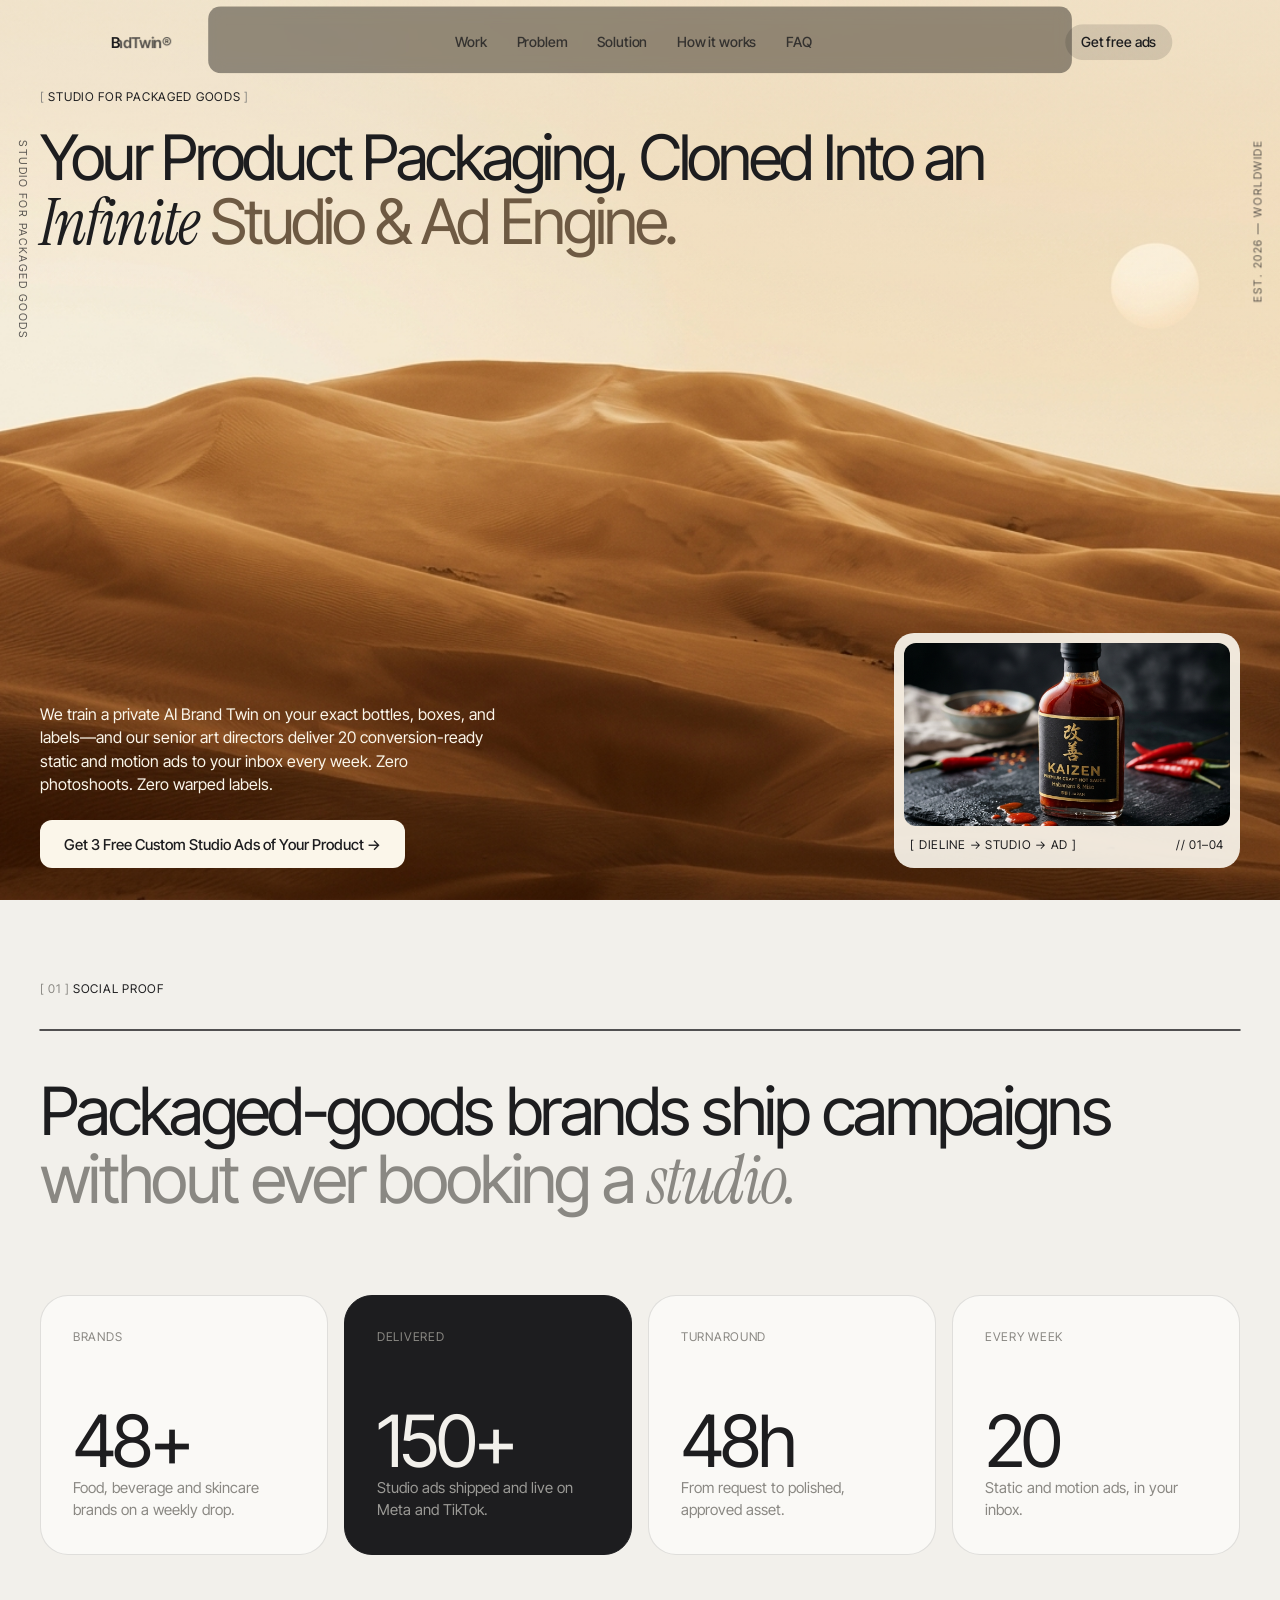
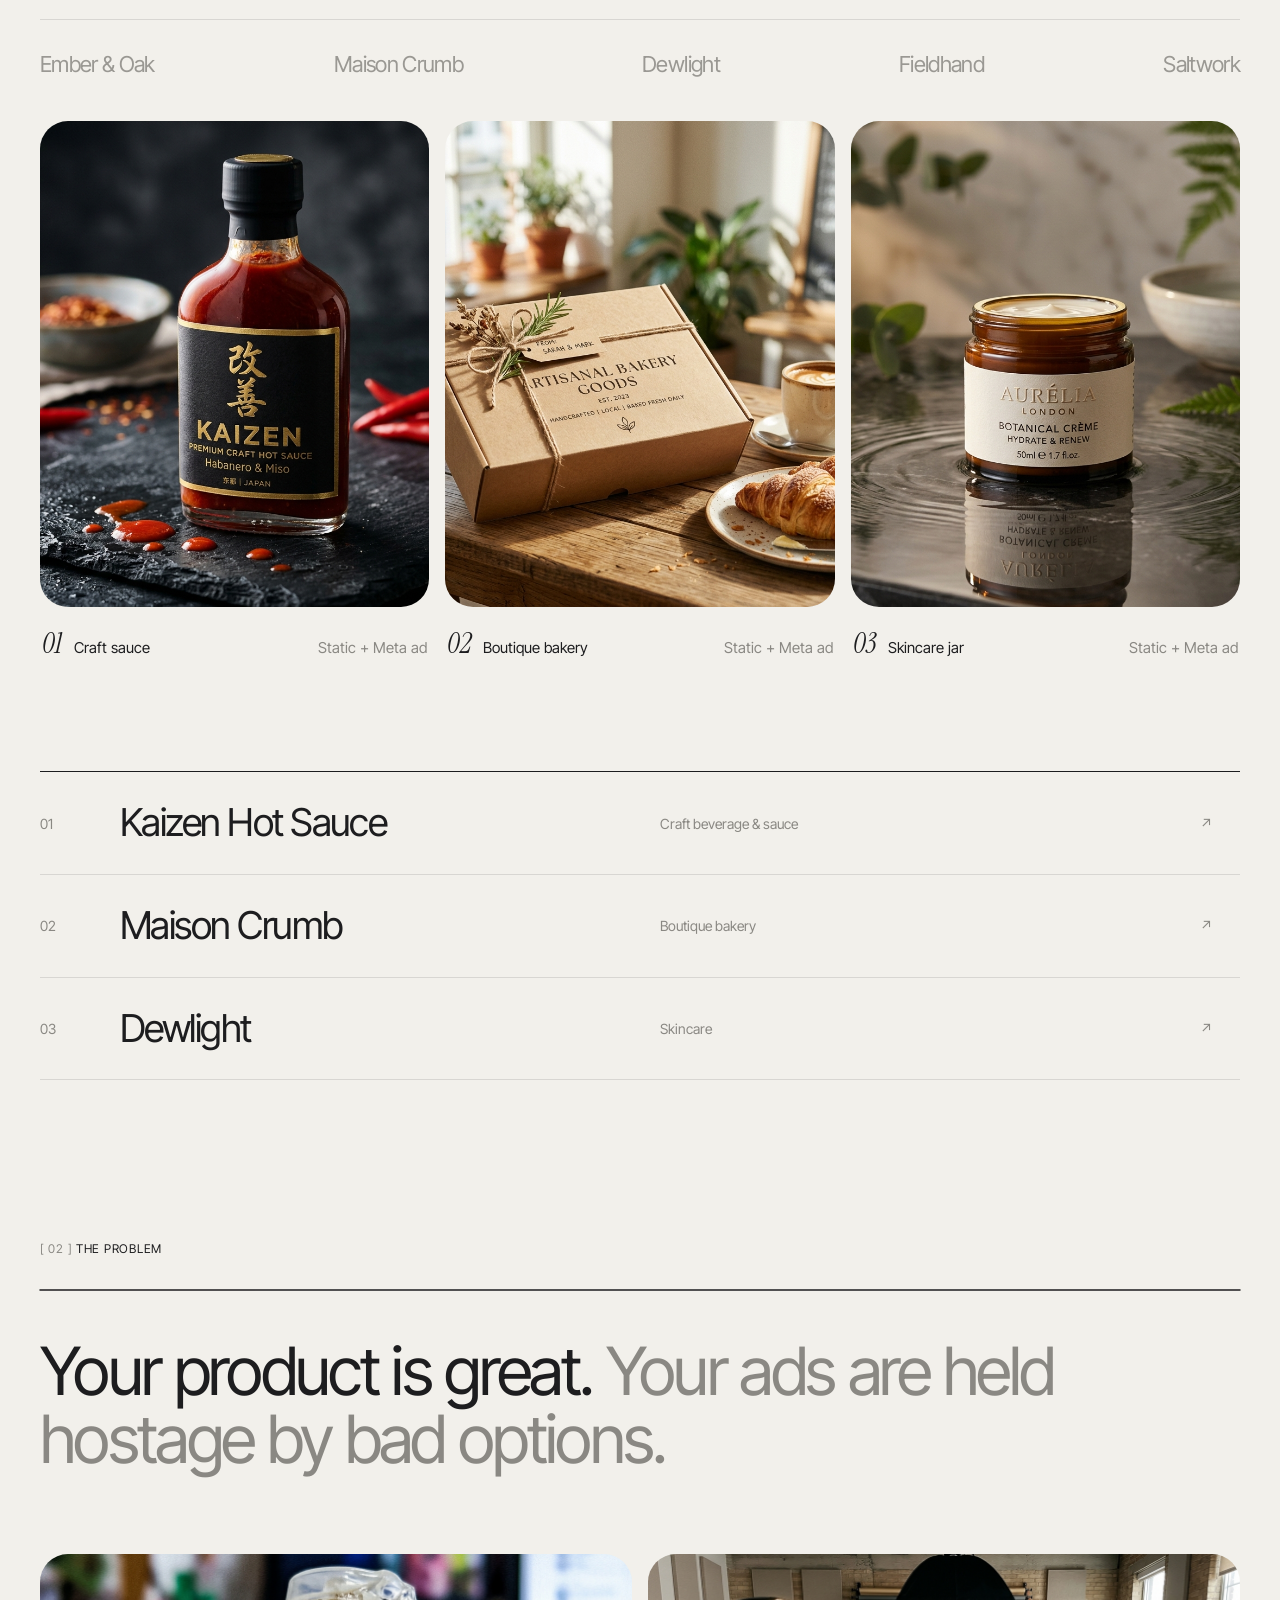
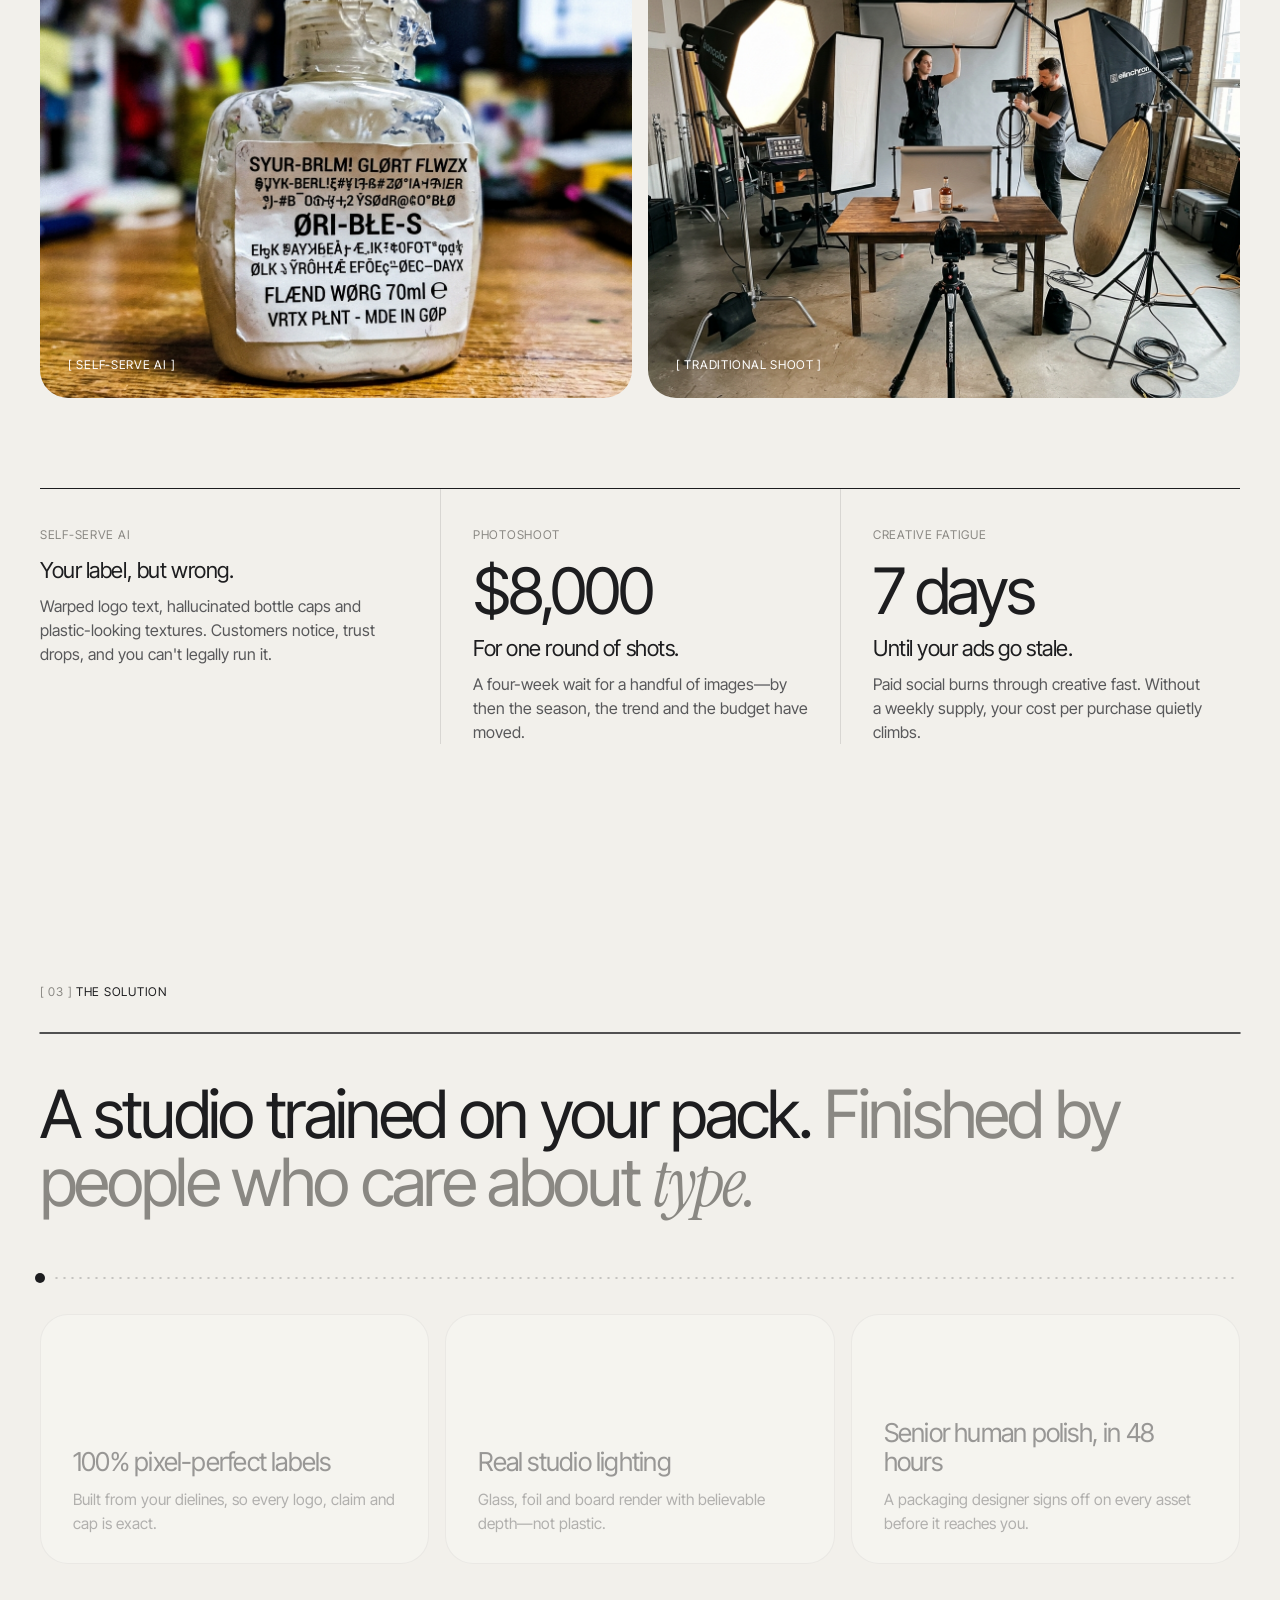
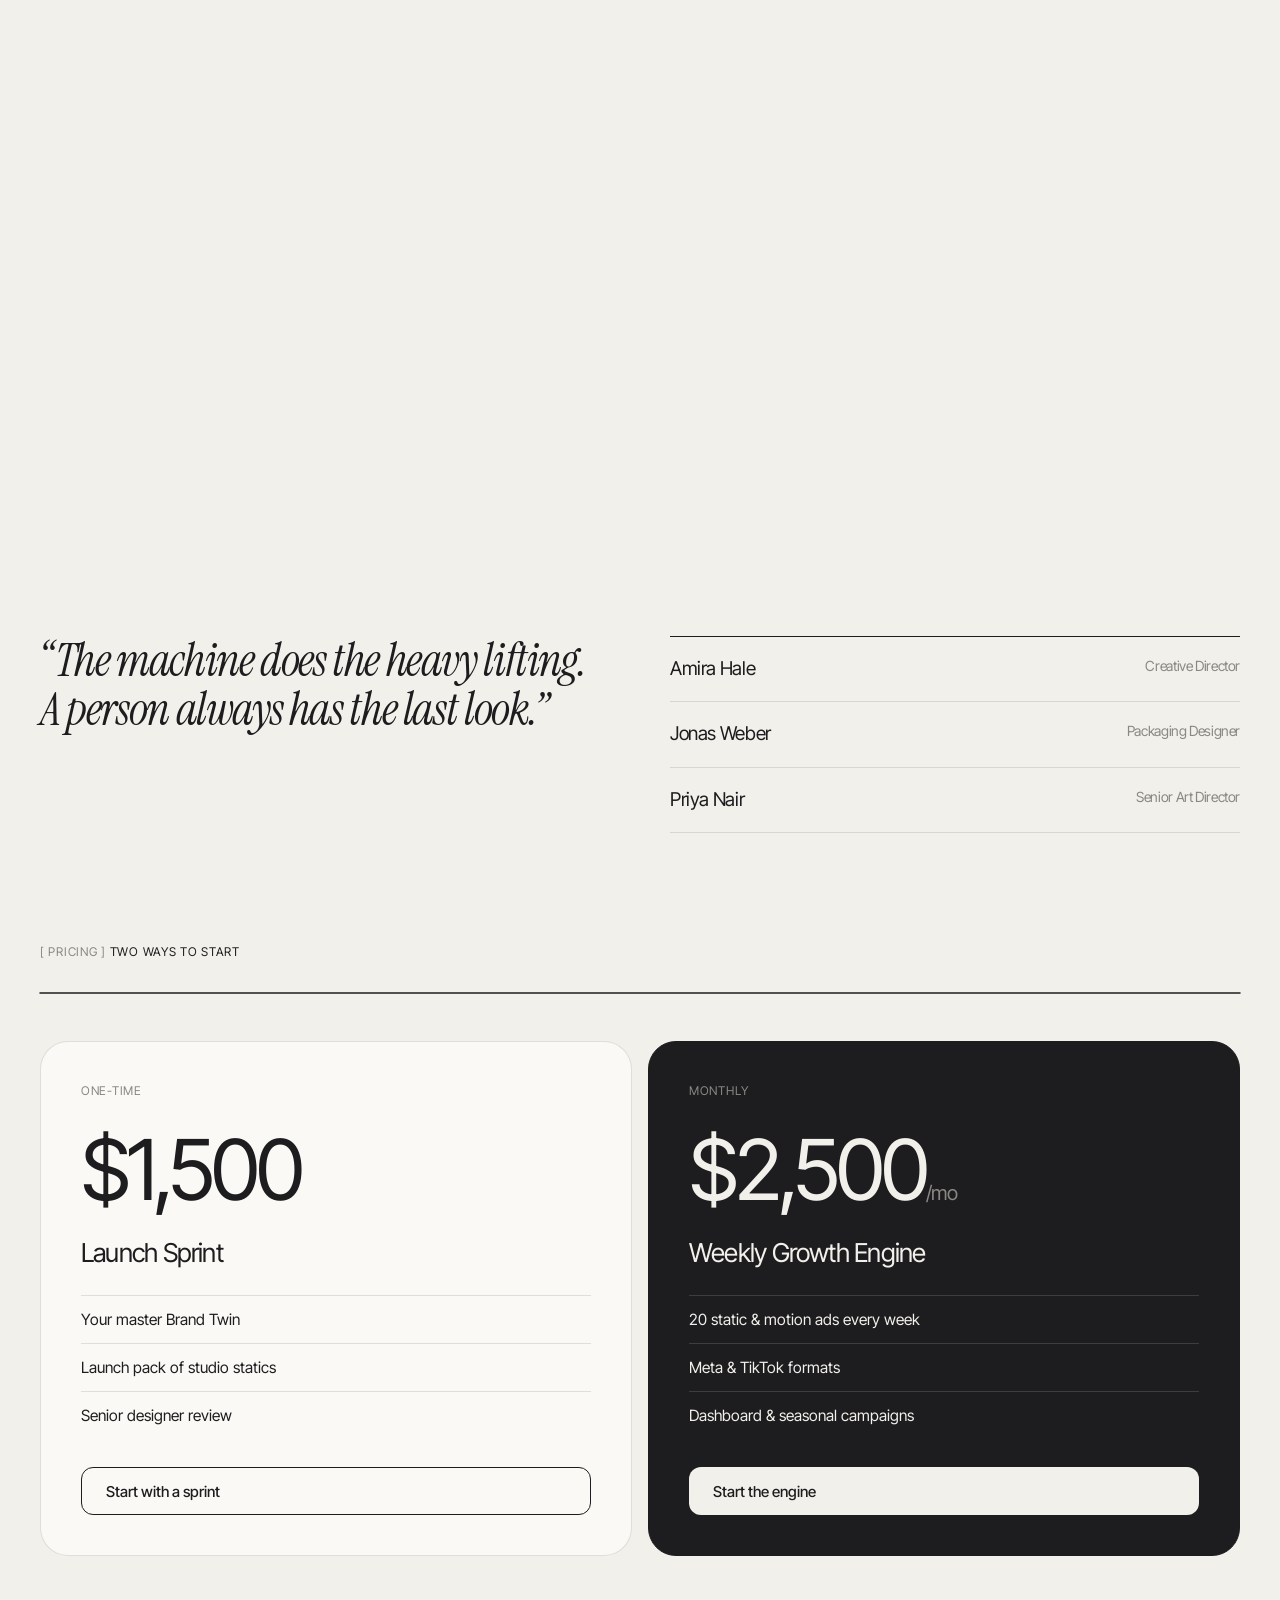
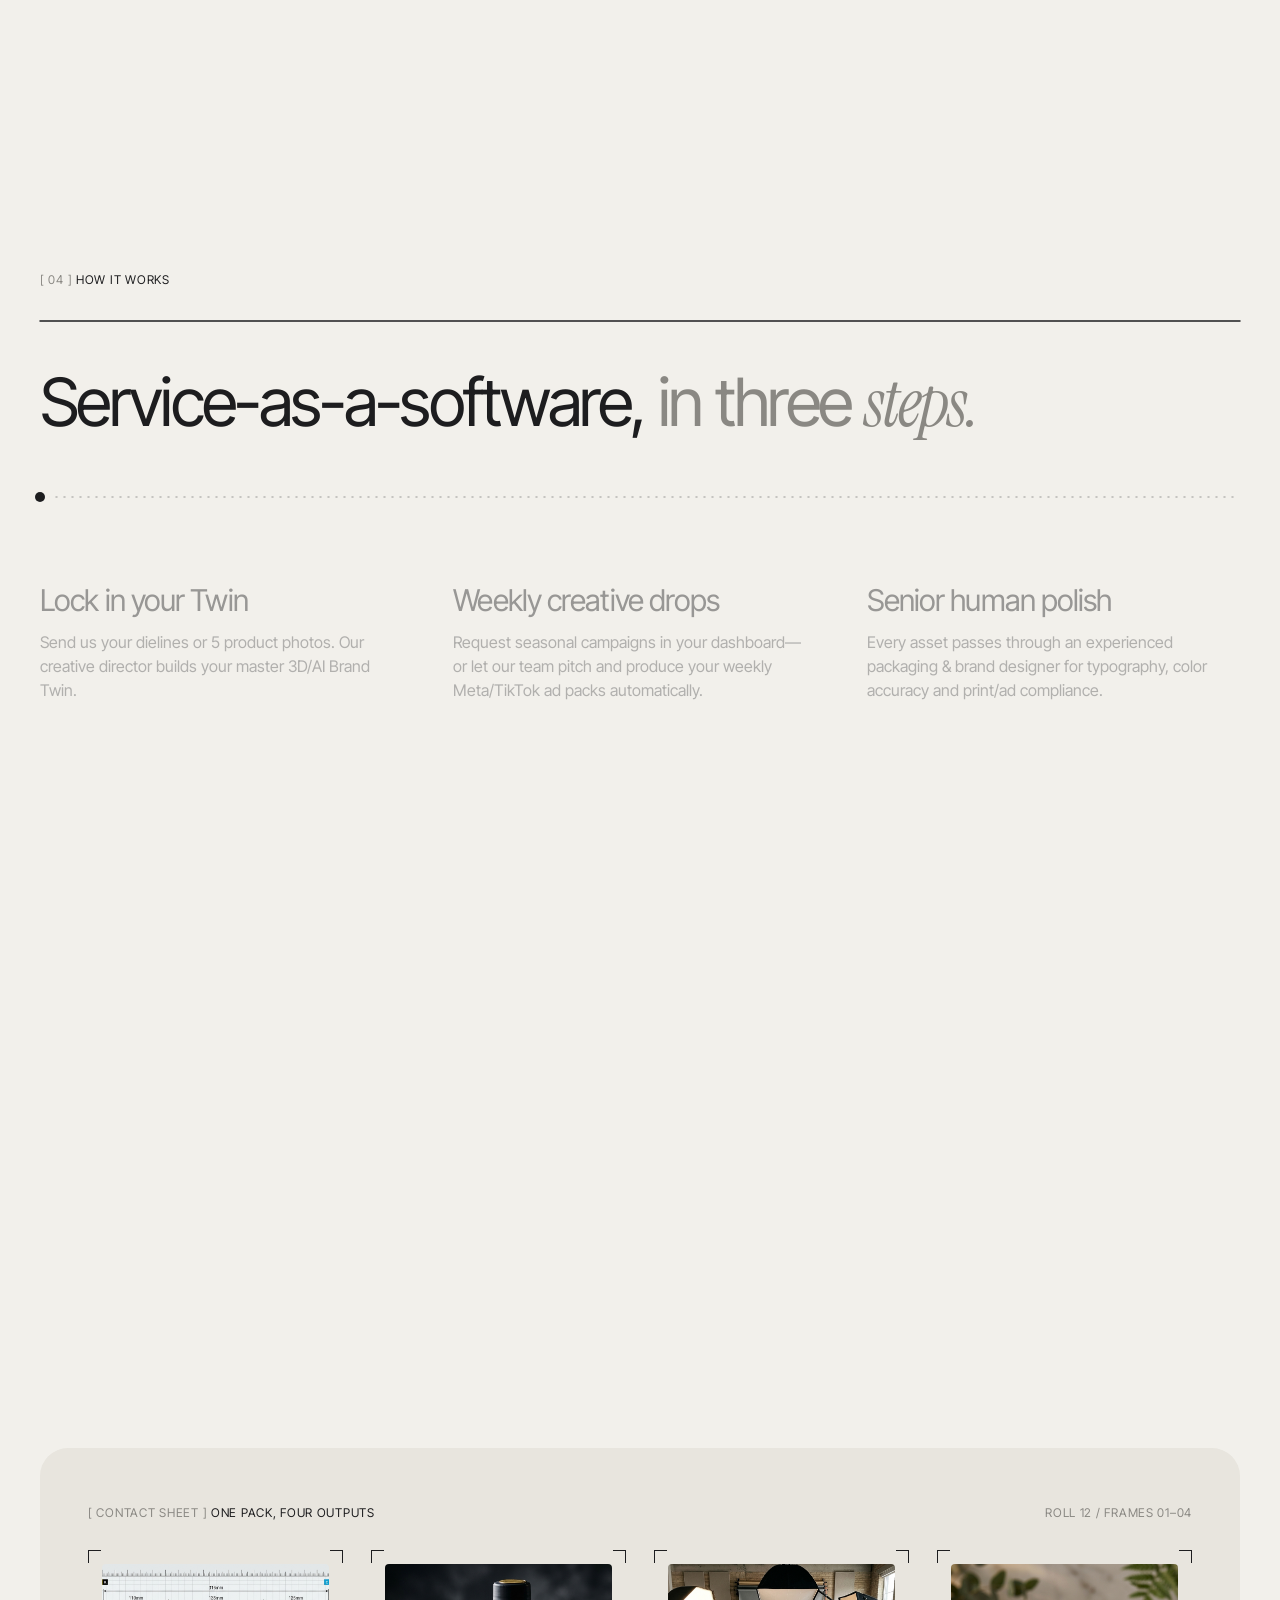
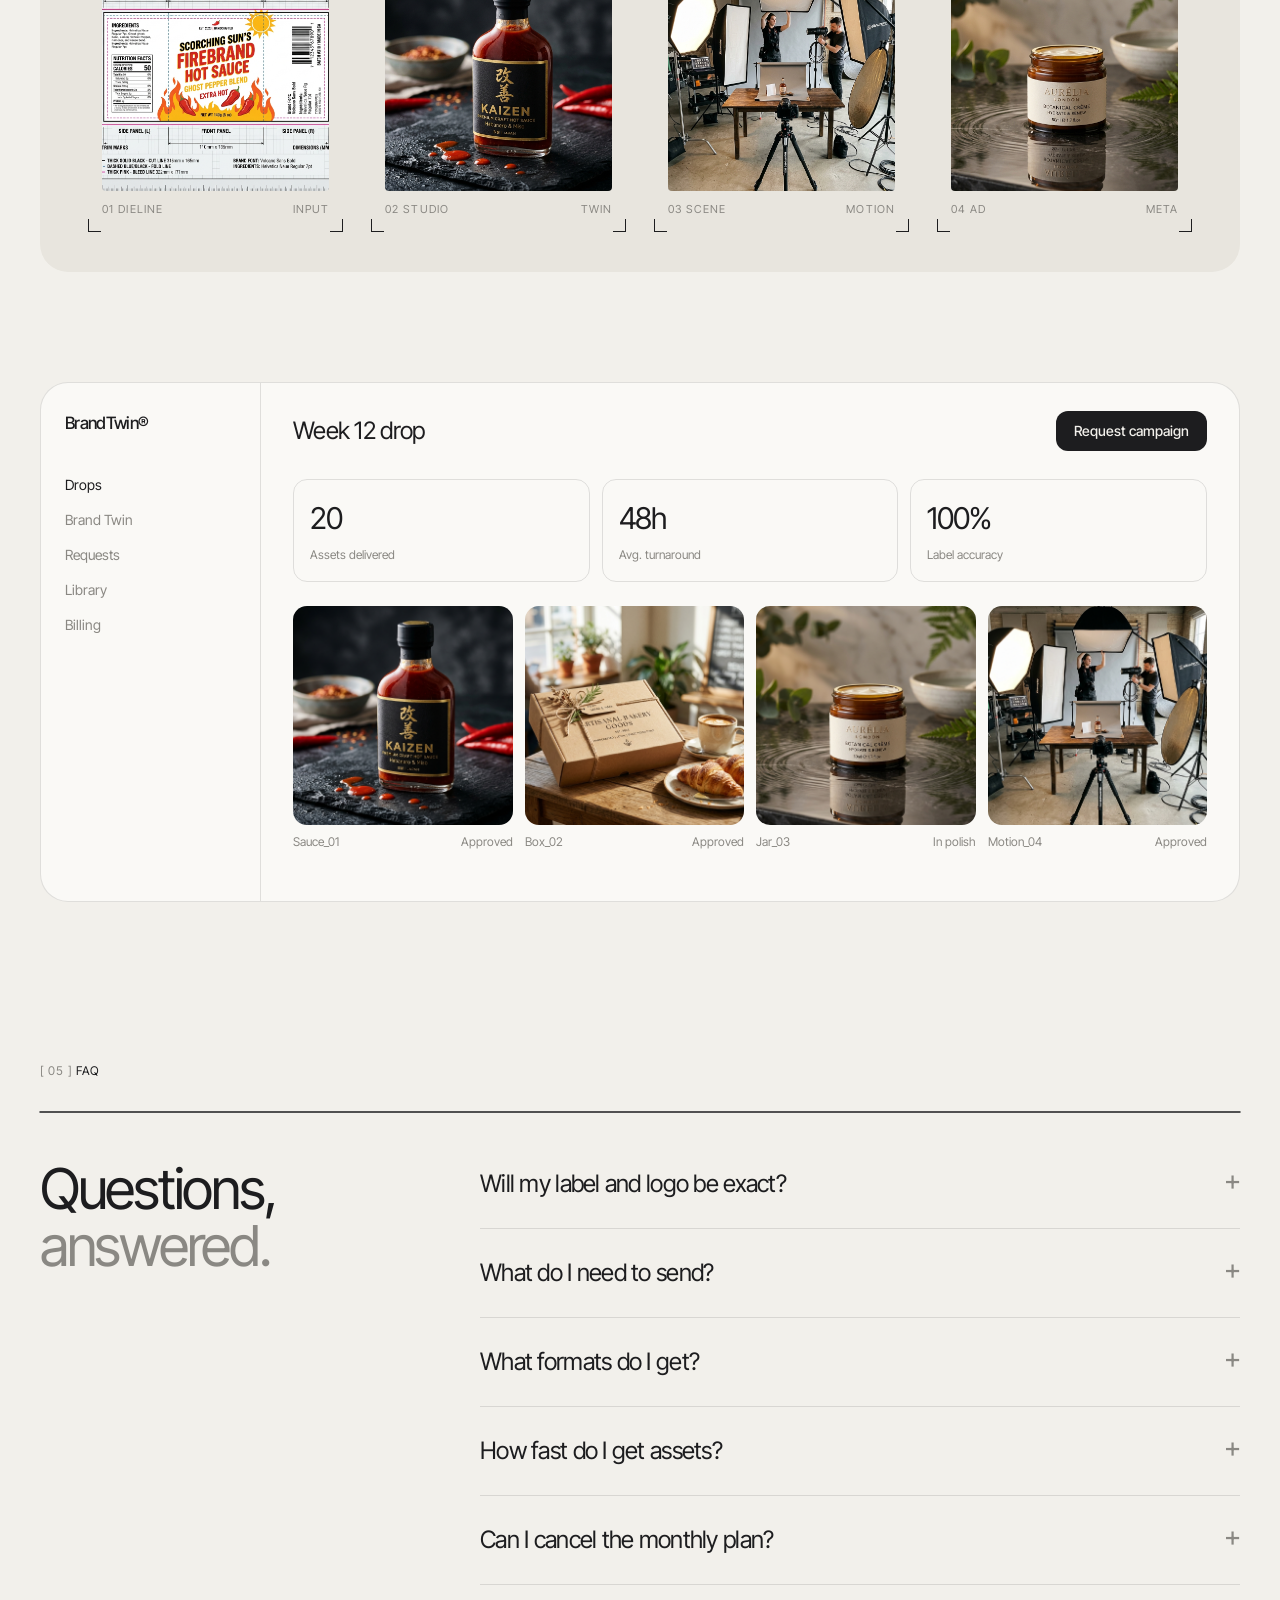
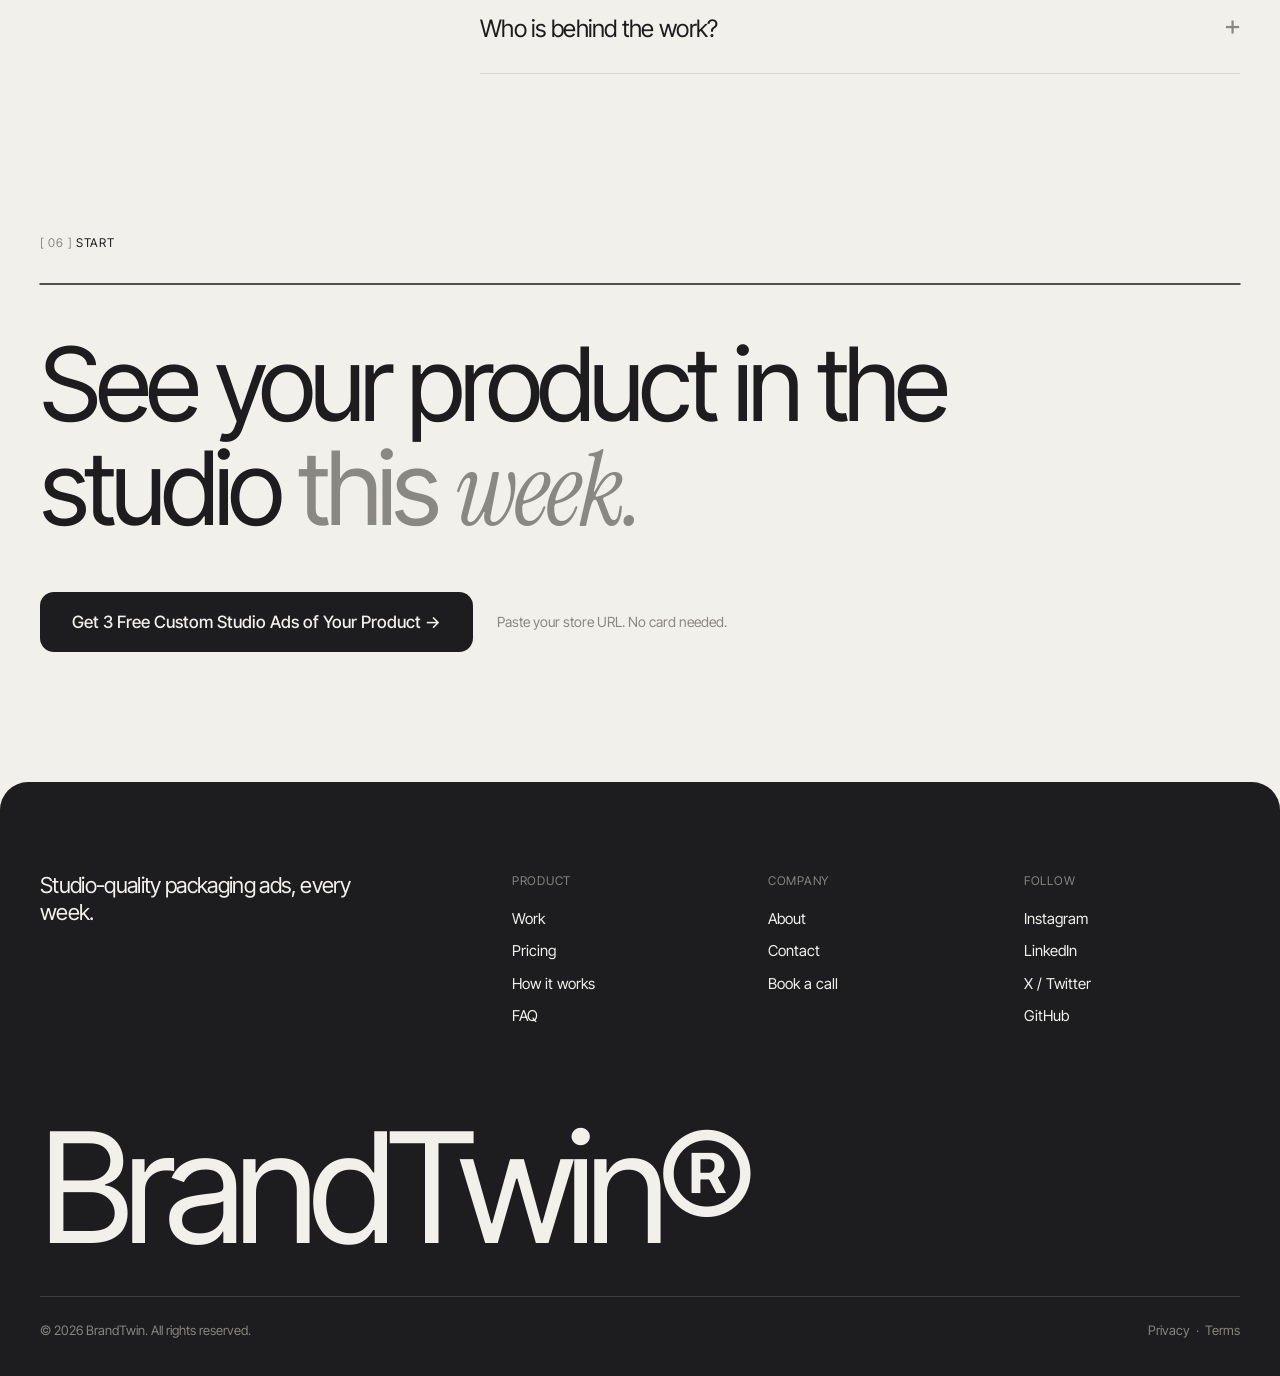
==== index.html @ da875413 "Increase process-rail scroll sensitivity so each scroll tick advances one step" ====
<!DOCTYPE html>
<html lang="en">
<head>
<meta charset="utf-8">
<meta name="viewport" content="width=device-width, initial-scale=1">
<title>BrandTwin — Your Product Packaging, Cloned Into an Infinite Studio & Ad Engine</title>
<meta name="description" content="A private AI Brand Twin trained on your packaging, polished by senior art directors. 20 conversion-ready ads every week.">
<link rel="preconnect" href="https://fonts.googleapis.com">
<link rel="preconnect" href="https://fonts.gstatic.com" crossorigin>
<link href="https://fonts.googleapis.com/css2?family=Inter+Tight:wght@300;400;500&family=Instrument+Serif:ital@0;1&display=swap" rel="stylesheet">
<link rel="stylesheet" href="floating-navbar.css">
<link rel="stylesheet" href="elastic-divider.css">
<link rel="stylesheet" href="process-rail.css">
<style>
:root{--bg:#F2F0EB;--ink:#1D1D1F;--mute:#8A8883;--line:rgba(29,29,31,.12);--card:#FAF9F6;--accent:#CC5500;--r:28px}
*{box-sizing:border-box;margin:0;padding:0}
html{scroll-behavior:smooth}
body{background:var(--bg);color:var(--ink);font-family:'Inter Tight',-apple-system,'Helvetica Neue',Arial,sans-serif;font-weight:400;line-height:1.5;-webkit-font-smoothing:antialiased}
img,video{display:block;max-width:100%}
a{color:inherit;text-decoration:none}
.wrap{max-width:1360px;margin:0 auto;padding:0 40px}
.cap{font-size:12px;letter-spacing:.06em;text-transform:uppercase;color:var(--mute);font-weight:400}
.cap b{font-weight:400;color:var(--ink)}
h1,h2,h3{font-weight:400;letter-spacing:-.04em;line-height:1.02}
h2{font-size:clamp(36px,5.2vw,76px)}
h2 em,h1 em{font-style:normal;color:var(--mute)}
section{padding:80px 0}
.logo{font-size:20px;letter-spacing:-.04em;font-weight:500}
.btn{display:inline-flex;align-items:center;gap:10px;height:48px;padding:0 24px;border-radius:12px;background:var(--ink);color:var(--bg);font:500 15px 'Inter Tight',sans-serif;border:0;cursor:pointer;transition:background .25s}
.btn:hover{background:var(--accent)}
.btn.sm{height:40px;padding:0 18px;font-size:14px}
.btn.ghost{background:transparent;color:var(--ink);border:1px solid var(--ink)}
.btn.ghost:hover{background:var(--ink);color:var(--bg)}
/* hero */
.hero{padding:120px 0 80px;border:0}
.hero h1{font-size:clamp(44px,7.4vw,118px);letter-spacing:-.05em;max-width:1200px;margin:28px 0 36px}
.hero-row{display:grid;grid-template-columns:1.1fr .9fr;gap:60px;align-items:end;margin-bottom:56px}
.hero-row p{font-size:19px;line-height:1.45;color:#4a4a4c;max-width:560px}
.hero-act{display:flex;gap:20px;align-items:center;flex-wrap:wrap;justify-content:flex-end}
.hero-act span{font-size:13px;color:var(--mute)}
.frame{position:relative;border-radius:var(--r);overflow:hidden;background:#ddd;aspect-ratio:16/8}
.frame video,.frame img{width:100%;height:100%;object-fit:cover}
.frame .tag{position:absolute;left:28px;bottom:24px;color:#fff;font-size:12px;letter-spacing:.06em;text-transform:uppercase}
.frame .ct{position:absolute;right:28px;bottom:24px;color:#fff;font-size:12px;letter-spacing:.06em}
/* proof */
.stats{display:grid;grid-template-columns:repeat(4,1fr);gap:16px;margin-top:80px}
.stat{border-radius:var(--r);background:var(--card);border:1px solid var(--line);padding:32px;min-height:260px;display:flex;flex-direction:column;justify-content:space-between}
.stat strong{font-weight:400;font-size:72px;letter-spacing:-.05em;line-height:1}
.stat p{font-size:15px;color:var(--mute);max-width:200px}
.stat.dark{background:var(--ink);color:var(--bg);border-color:var(--ink)}
.stat.dark p{color:#9b9a96}
.brands{display:flex;justify-content:space-between;flex-wrap:wrap;gap:20px;margin-top:64px;padding-top:28px;border-top:1px solid var(--line);font-size:22px;letter-spacing:-.03em;color:#9a9893}
.cases{display:grid;grid-template-columns:repeat(3,1fr);gap:16px;margin-top:40px}
.case .frame{aspect-ratio:4/5;border-radius:var(--r)}
.case .ph{display:flex;justify-content:space-between;padding:16px 2px;font-size:15px}
.case .ph span{color:var(--mute)}
.case .frame img{transition:transform .8s cubic-bezier(.2,.7,.2,1)}
.case:hover .frame img{transform:scale(1.04)}
/* problem */
.prob-top{display:grid;grid-template-columns:1fr 2fr;gap:60px}
.cost{display:grid;grid-template-columns:repeat(3,1fr);margin-top:90px;border-top:1px solid var(--ink)}
.cost>div{padding:32px 32px 0 0}
.cost>div+div{padding-left:32px;border-left:1px solid var(--line)}
.cost h3{font-size:22px;letter-spacing:-.02em;margin:14px 0 12px}
.cost .big{font-size:64px;letter-spacing:-.05em;line-height:1}
.cost p{color:#58585a;font-size:16px;max-width:340px}
.pair{display:grid;grid-template-columns:1fr 1fr;gap:16px;margin-top:80px}
.pair .frame{aspect-ratio:4/3}
.pair .frame .tag{color:#fff}
/* solution */
.sol-grid{display:grid;grid-template-columns:repeat(3,1fr);gap:16px;margin-top:80px}
.sol{background:var(--card);border:1px solid var(--line);border-radius:var(--r);padding:28px 32px;min-height:250px;display:flex;flex-direction:column;justify-content:space-between;cursor:pointer}
.sol h3{font-size:26px;letter-spacing:-.03em;margin-bottom:12px;line-height:1.1}
.sol p{color:#58585a;font-size:15.5px}
.price{display:grid;grid-template-columns:1fr 1fr;gap:16px;margin-top:16px}
.tier{border-radius:var(--r);padding:40px;border:1px solid var(--line);background:var(--card);display:flex;flex-direction:column;gap:28px;min-height:380px}
.tier.dark{background:var(--ink);color:var(--bg);border-color:var(--ink)}
.tier .amt{font-size:84px;letter-spacing:-.05em;line-height:1}
.tier .amt small{font-size:20px;color:var(--mute);letter-spacing:-.02em}
.tier ul{list-style:none;margin-top:auto;font-size:15.5px}
.tier li{padding:12px 0;border-top:1px solid var(--line)}
.tier.dark li{border-color:rgba(255,255,255,.14)}
.tier.dark .btn{background:var(--bg);color:var(--ink)}
.tier.dark .btn:hover{background:var(--accent);color:#fff}
/* how */
.steps{display:grid;grid-template-columns:repeat(3,1fr);gap:40px;margin:80px 0}
.steps-rail{column-gap:40px}
.step{padding-top:8px;cursor:pointer}
.step h3{font-size:30px;letter-spacing:-.03em;margin:32px 0 14px}
.step p{color:#58585a;max-width:360px}
.dash{border-radius:var(--r);background:var(--card);border:1px solid var(--line);overflow:hidden;display:grid;grid-template-columns:220px 1fr;min-height:520px}
.dash aside{border-right:1px solid var(--line);padding:28px 24px;font-size:14px;display:flex;flex-direction:column;gap:14px;color:var(--mute)}
.dash aside .logo{color:var(--ink);margin-bottom:24px;font-size:17px}
.dash aside .on{color:var(--ink)}
.dash main{padding:28px 32px}
.dh{display:flex;justify-content:space-between;align-items:center;margin-bottom:28px}
.dh h4{font-weight:400;font-size:24px;letter-spacing:-.03em}
.dg{display:grid;grid-template-columns:repeat(4,1fr);gap:12px}
.dg img{border-radius:14px;aspect-ratio:1;object-fit:cover;width:100%}
.dg .it{font-size:12px;color:var(--mute);display:flex;justify-content:space-between;margin-top:8px}
.dm{display:grid;grid-template-columns:repeat(3,1fr);gap:12px;margin-bottom:24px}
.dm div{border:1px solid var(--line);border-radius:14px;padding:16px}
.dm strong{display:block;font-weight:400;font-size:30px;letter-spacing:-.04em}
.dm span{font-size:12px;color:var(--mute)}
/* faq */
.faq-grid{display:grid;grid-template-columns:1fr 2fr;gap:60px}
details{border-top:1px solid var(--line);padding:26px 0}
details:last-child{border-bottom:1px solid var(--line)}
summary{list-style:none;cursor:pointer;display:flex;justify-content:space-between;font-size:24px;letter-spacing:-.03em}
summary::-webkit-details-marker{display:none}
summary::after{content:"+";color:var(--mute);font-size:28px;line-height:1}
details[open] summary::after{content:"–"}
details p{margin-top:16px;color:#58585a;max-width:620px;font-size:16.5px}
/* cta */
.cta{text-align:left}
.cta h2{font-size:clamp(44px,8vw,128px);letter-spacing:-.05em;margin:28px 0 48px;max-width:1100px}
.cta .row{display:flex;gap:24px;align-items:center;flex-wrap:wrap}
.cta .row span{color:var(--mute);font-size:14px}
.btn.lg{height:60px;padding:0 32px;font-size:17px;border-radius:14px}
/* footer */
footer{background:var(--ink);color:var(--bg);padding:90px 0 36px;border-radius:var(--r) var(--r) 0 0}
.fg{display:grid;grid-template-columns:2fr 1fr 1fr 1fr;gap:40px}
.fl{font-size:clamp(60px,12vw,190px);letter-spacing:-.06em;line-height:.9;margin-top:90px;font-weight:400}
footer h5{font-weight:400;font-size:12px;letter-spacing:.06em;text-transform:uppercase;color:#85847f;margin-bottom:18px}
footer ul{list-style:none;display:grid;gap:10px;font-size:15px}
footer a:hover{color:var(--accent)}
footer .lead{font-size:22px;letter-spacing:-.03em;max-width:340px;line-height:1.25}
.fb{display:flex;justify-content:space-between;margin-top:40px;padding-top:24px;border-top:1px solid rgba(255,255,255,.14);font-size:13px;color:#85847f}
/* modal */
.md{position:fixed;inset:0;background:rgba(20,20,20,.5);display:none;align-items:center;justify-content:center;z-index:100;padding:20px}
.md.on{display:flex}
.box{background:var(--bg);border-radius:var(--r);padding:40px;width:100%;max-width:480px}
.box h3{font-size:32px;letter-spacing:-.04em;margin:12px 0 24px}
.box input{width:100%;height:52px;border:1px solid var(--line);background:var(--card);border-radius:12px;padding:0 16px;font:400 16px 'Inter Tight',sans-serif;margin-bottom:12px;color:var(--ink)}
.box input:focus{outline:2px solid var(--ink);outline-offset:1px}
.box .x{float:right;background:none;border:0;font-size:14px;color:var(--mute);cursor:pointer}
.rv{opacity:0;transform:translateY(24px);transition:opacity .9s cubic-bezier(.2,.7,.2,1),transform .9s cubic-bezier(.2,.7,.2,1)}
.rv.in{opacity:1;transform:none}
section{padding:80px 0}
section.cta{padding-bottom:130px}
.eldv_block{margin-bottom:-28px}
.eldv_divider{margin-bottom:-12px}
.faq-grid details:first-child{border-top:0;padding-top:6px}
@media(prefers-reduced-motion:reduce){.rv{opacity:0;transform:none;transition:none}html{scroll-behavior:auto}}
@media(max-width:900px){
.wrap{padding:0 20px}section{padding:48px 0}section.cta{padding-bottom:88px}.links{display:none}
.eldv_block{margin-bottom:-20px}.eldv_divider{margin-bottom:-8px}
.hero-row,.prob-top,.faq-grid,.pair,.price,.sol-grid,.cases,.steps,.cost,.fg{grid-template-columns:1fr}
.hero-act{justify-content:flex-start}.stats{grid-template-columns:1fr 1fr}.stat strong{font-size:48px}.stat{min-height:200px;padding:22px}
.frame{aspect-ratio:4/3}.cost>div+div{padding-left:0;border-left:0}.cost>div{padding-right:0}
.dash{grid-template-columns:1fr}.dash aside{display:none}.dg,.dm{grid-template-columns:1fr 1fr}.tier .amt{font-size:60px}
.fb{flex-direction:column;gap:8px}summary{font-size:20px}
}

.ser{font-family:'Instrument Serif',Georgia,serif;font-style:italic;font-weight:400;letter-spacing:-.03em;color:var(--ink)}
h2 em .ser,h1 em .ser{color:inherit}
.hero{position:relative;overflow:hidden;padding:120px 0 0;background:#E9E6DF}
.hero-bg{position:absolute;left:0;right:0;top:-8%;height:116%;background:url(hero_landscape.jpg) center bottom/cover no-repeat;will-change:transform}
.hero-bg::after{content:"";position:absolute;inset:0;background:linear-gradient(to bottom,rgba(242,240,235,.55),rgba(242,240,235,0) 45%,rgba(242,240,235,0) 80%,var(--bg))}
.hero .wrap{position:relative}
.vt{position:absolute;top:140px;font-size:11px;letter-spacing:.14em;text-transform:uppercase;color:var(--ink);writing-mode:vertical-rl;opacity:.7;z-index:2}
.vt.l{left:14px}.vt.r{right:14px;transform:rotate(180deg)}
.stage{position:relative;margin-top:30px;padding-bottom:120px}
.stage .frame{aspect-ratio:16/9;width:78%;margin-left:auto}
.stage .mini{position:absolute;left:0;bottom:60px;width:28%;aspect-ratio:4/5;border-radius:var(--r);overflow:hidden;transform:rotate(-3deg);border:8px solid var(--bg)}
.stage .mini img{width:100%;height:100%;object-fit:cover}
.note{position:absolute;left:24%;top:-30px;font-family:'Instrument Serif',serif;font-style:italic;font-size:26px;color:var(--ink);transform:rotate(-4deg);white-space:nowrap;z-index:2}
.note svg{display:block;margin:2px 0 0 40px}
.hero-row{margin-bottom:0}
.cases{align-items:start}
.case:nth-child(2){margin-top:90px}
.case:nth-child(3){margin-top:30px}
.case:nth-child(2) .frame{aspect-ratio:3/4}
.case .num{font-family:'Instrument Serif',serif;font-style:italic;font-weight:400;font-size:28px;color:var(--ink)}
.case .ph{align-items:baseline;gap:12px}
.idx{margin-top:90px;border-top:1px solid var(--ink)}
.idx a{display:grid;grid-template-columns:80px 1fr 1fr 40px;align-items:center;padding:22px 0;border-bottom:1px solid var(--line);font-size:clamp(24px,3vw,44px);letter-spacing:-.04em;transition:padding .35s,color .35s}
.idx a span{font-size:14px;color:var(--mute);letter-spacing:0}
.idx a:hover{padding-left:20px;color:var(--accent)}
.sheet{margin:80px 0 110px;background:#E8E5DE;border-radius:var(--r);padding:56px 48px 40px}
.sheet-row{display:grid;grid-template-columns:repeat(4,1fr);gap:28px}
.cs{position:relative;padding:14px}
.cs::before,.cs::after,.cs i::before,.cs i::after{content:"";position:absolute;width:12px;height:12px;border:0 solid var(--ink)}
.cs::before{left:0;top:0;border-width:1px 0 0 1px}.cs::after{right:0;top:0;border-width:1px 1px 0 0}
.cs i::before{left:0;bottom:0;border-width:0 0 1px 1px}.cs i::after{right:0;bottom:0;border-width:0 1px 1px 0}
.cs img{aspect-ratio:1;object-fit:cover;width:100%;border-radius:4px}
.cs figcaption{display:flex;justify-content:space-between;font-size:11px;letter-spacing:.1em;text-transform:uppercase;color:var(--mute);margin-top:10px}
.sheet-top{display:flex;justify-content:space-between;margin-bottom:28px}
.team{display:grid;grid-template-columns:1fr 1fr;gap:60px;margin-top:80px;align-items:start}
.team .quote{font-family:'Instrument Serif',serif;font-style:italic;font-size:clamp(30px,3.6vw,52px);line-height:1.08;letter-spacing:-.03em}
.ppl{border-top:1px solid var(--ink)}
.ppl div{display:flex;justify-content:space-between;padding:18px 0;border-bottom:1px solid var(--line);font-size:19px;letter-spacing:-.02em}
.ppl span{color:var(--mute);font-size:14px}
@media(max-width:900px){.vt{display:none}.stage .frame{width:100%}.stage .mini{position:relative;bottom:auto;width:50%;margin-top:-60px;margin-left:10px}.stage{padding-bottom:60px}.note{display:none}
.case:nth-child(n){margin-top:0}.idx a{grid-template-columns:40px 1fr}.idx a span:nth-of-type(2),.idx a span:last-child{display:none}.sheet-row{grid-template-columns:1fr 1fr}.sheet{padding:28px 16px}.team{grid-template-columns:1fr}}

/* v4 hero: one-viewport landscape */
.hero{height:100vh;height:100svh;min-height:620px;padding:0;display:flex;flex-direction:column;background:#E9D9BC}
.hero-bg{top:0;height:100%;background-position:center bottom;transform:none!important}
.hero-bg::after{background:linear-gradient(to bottom,rgba(242,236,222,.35),rgba(242,236,222,0) 40%)}
.hero>.wrap{flex:1;display:flex;flex-direction:column;width:100%;padding-top:96px;padding-bottom:36px}
.hero h1{font-size:clamp(38px,5.6vw,92px);margin:20px 0 0;max-width:1000px}
.hero h1 em{color:#6e5a43}
.hero-low{margin-top:auto;display:flex;justify-content:space-between;align-items:flex-end;gap:40px}
.hero-low p{font-size:clamp(15px,1.25vw,18px);line-height:1.45;color:var(--ink);max-width:460px;margin-bottom:24px}
.vcard{width:clamp(280px,27vw,400px);background:rgba(250,246,236,.92);border-radius:20px;padding:10px;flex:none}
.vcard video{width:100%;aspect-ratio:16/9;object-fit:cover;border-radius:12px;background:#ddd}
.vcard .cap{display:flex;justify-content:space-between;padding:10px 6px 4px;color:var(--ink)}
.case:nth-child(2),.case:nth-child(3){margin-top:0}
.case:nth-child(2) .frame{aspect-ratio:4/5}
.hero-low p{color:#FBF6EA}
.hero-low .btn{background:#FBF6EA;color:var(--ink)}
.hero-low .btn:hover{background:var(--accent);color:#fff}
.hero h1{font-size:clamp(38px,4.9vw,84px)}
.hero>.wrap{padding-top:88px;padding-bottom:32px}
@media(max-width:900px){.hero-low p{color:var(--ink)}.hero-low .btn{background:var(--ink);color:var(--bg)}.hero{height:auto;min-height:100svh}.hero>.wrap{padding-top:88px}.hero-low{flex-direction:column;align-items:flex-start;gap:20px;margin-top:36px}.vcard{width:100%}.hero-low p{margin-bottom:0}.hero-bg{background-position:60% bottom}}
@media(max-height:700px) and (min-width:901px){.hero h1{font-size:clamp(38px,4.6vw,70px)}}
</style>
</head>
<body>
<header
  class="fnb_wrap"
  data-anm-floating-navbar
  data-anm-dock-threshold="80"
  data-anm-dock-duration="0.42"
  data-anm-dock-ease="annnimate"
  data-anm-dock-mode="toggle"
  data-anm-dock-offset="12"
  data-anm-dock-mark="B"
>
  <div class="fnb_bg" data-anm-fnb-bg aria-hidden="true"></div>

  <nav class="fnb_nav" data-anm-fnb-nav aria-label="Main">
    <a class="fnb_logo" data-anm-fnb-logo href="#top" aria-label="BrandTwin">
      <span class="fnb_logo_text" data-anm-fnb-logo-text>BrandTwin®</span>
    </a>

    <ul class="fnb_links">
      <li class="fnb_links_item"><a class="fnb_link" data-anm-fnb-link href="#proof">Work</a></li>
      <li class="fnb_links_item"><a class="fnb_link" data-anm-fnb-link href="#problem">Problem</a></li>
      <li class="fnb_links_item"><a class="fnb_link" data-anm-fnb-link href="#solution">Solution</a></li>
      <li class="fnb_links_item"><a class="fnb_link" data-anm-fnb-link href="#how">How it works</a></li>
      <li class="fnb_links_item"><a class="fnb_link" data-anm-fnb-link href="#faq">FAQ</a></li>
    </ul>

    <a class="fnb_cta" data-anm-fnb-cta href="#cta" data-open>Get free ads</a>
  </nav>
</header>

<header class="hero" id="top"><div class="hero-bg" id="hbg"></div><span class="vt l">Studio for packaged goods</span><span class="vt r">Est. 2026 — Worldwide</span><div class="wrap">
<div class="cap rv">[ <b>Studio for packaged goods</b> ]</div>
<h1 class="rv">Your Product Packaging, Cloned Into an <span class="ser">Infinite</span> <em>Studio &amp; Ad Engine.</em></h1>
<div class="hero-low rv">
<div><p>We train a private AI Brand Twin on your exact bottles, boxes, and labels—and our senior art directors deliver 20 conversion-ready static and motion ads to your inbox every week. Zero photoshoots. Zero warped labels.</p>
<button class="btn" data-open>Get 3 Free Custom Studio Ads of Your Product →</button></div>
<div class="vcard"><video autoplay muted loop playsinline poster="sauce_studio.jpg"><source src="hero_split_screen.mp4" type="video/mp4"></video>
<div class="cap"><span>[ Dieline → Studio → Ad ]</span><span>// 01–04</span></div></div>
</div>
</div></header>

<section id="proof" data-anm-fnb-hide-start><div class="wrap">
<div class="eldv_block rv"><div class="cap">[ 01 ] <b>Social proof</b></div></div>
<div class="eldv_divider" data-anm-elastic-divider data-anm-color="#1D1D1F" data-anm-weight="1.5" data-anm-frequency="2.6" data-anm-damping="0.72" data-anm-sensitivity="1" data-anm-max-amplitude="38"><svg class="eldv_svg" data-anm-elastic-divider-svg aria-hidden="true" focusable="false"><path class="eldv_path" data-anm-elastic-divider-path fill="none" stroke-linecap="round"></path></svg></div>
<h2 class="rv" style="max-width:1100px">Packaged-goods brands ship campaigns <em>without ever booking a <span class="ser">studio.</span></em></h2>
<div class="stats rv">
<div class="stat"><span class="cap">Brands</span><div><strong>48+</strong><p>Food, beverage and skincare brands on a weekly drop.</p></div></div>
<div class="stat dark"><span class="cap">Delivered</span><div><strong>150+</strong><p>Studio ads shipped and live on Meta and TikTok.</p></div></div>
<div class="stat"><span class="cap">Turnaround</span><div><strong>48h</strong><p>From request to polished, approved asset.</p></div></div>
<div class="stat"><span class="cap">Every week</span><div><strong>20</strong><p>Static and motion ads, in your inbox.</p></div></div>
</div>
<div class="brands rv"><span>Ember &amp; Oak</span><span>Maison Crumb</span><span>Dewlight</span><span>Fieldhand</span><span>Saltwork</span></div>
<div class="cases rv">
<div class="case"><div class="frame"><img src="sauce_studio.jpg" alt="Craft sauce studio shot"></div><div class="ph"><b class="num">01</b><b style="font-weight:400;margin-right:auto">Craft sauce</b><span>Static + Meta ad</span></div></div>
<div class="case"><div class="frame"><img src="bakery_studio.jpg" alt="Bakery box studio shot"></div><div class="ph"><b class="num">02</b><b style="font-weight:400;margin-right:auto">Boutique bakery</b><span>Static + Meta ad</span></div></div>
<div class="case"><div class="frame"><img src="cosmetics_studio.jpg" alt="Skincare jar studio shot"></div><div class="ph"><b class="num">03</b><b style="font-weight:400;margin-right:auto">Skincare jar</b><span>Static + Meta ad</span></div></div>
</div>
<div class="idx rv">
<a href="#proof"><span>01</span>Kaizen Hot Sauce<span>Craft beverage &amp; sauce</span><span>↗</span></a>
<a href="#proof"><span>02</span>Maison Crumb<span>Boutique bakery</span><span>↗</span></a>
<a href="#proof"><span>03</span>Dewlight<span>Skincare</span><span>↗</span></a>
</div>
</div></section>

<section id="problem"><div class="wrap">
<div class="eldv_block rv"><div class="cap">[ 02 ] <b>The problem</b></div></div>
<div class="eldv_divider" data-anm-elastic-divider data-anm-color="#1D1D1F" data-anm-weight="1.5" data-anm-frequency="2.6" data-anm-damping="0.72" data-anm-sensitivity="1" data-anm-max-amplitude="38"><svg class="eldv_svg" data-anm-elastic-divider-svg aria-hidden="true" focusable="false"><path class="eldv_path" data-anm-elastic-divider-path fill="none" stroke-linecap="round"></path></svg></div>
<h2 class="rv" style="max-width:1100px">Your product is great. <em>Your ads are held hostage by bad options.</em></h2>
<div class="pair rv">
<div class="frame"><img src="generic_ai.jpg" alt="Generic AI output with warped label"><span class="tag">[ Self-serve AI ]</span></div>
<div class="frame"><img src="studio_shoot.jpg" alt="Traditional photoshoot"><span class="tag">[ Traditional shoot ]</span></div>
</div>
<div class="cost rv">
<div><span class="cap">Self-serve AI</span><h3>Your label, but wrong.</h3><p>Warped logo text, hallucinated bottle caps and plastic-looking textures. Customers notice, trust drops, and you can't legally run it.</p></div>
<div><span class="cap">Photoshoot</span><div class="big" style="margin-top:14px">$8,000</div><h3>For one round of shots.</h3><p>A four-week wait for a handful of images—by then the season, the trend and the budget have moved.</p></div>
<div><span class="cap">Creative fatigue</span><div class="big" style="margin-top:14px">7 days</div><h3>Until your ads go stale.</h3><p>Paid social burns through creative fast. Without a weekly supply, your cost per purchase quietly climbs.</p></div>
</div>
</div></section>

<section id="solution" style="padding-top:0"><div class="wrap">
<div class="prl_wrap" data-anm-process-rail data-anm-scrub="0.25" data-anm-bead-size="10" data-anm-sticky="true" data-anm-stagger="0.08">
  <div class="prl_stage">
    <div>
      <div class="eldv_block rv"><div class="cap">[ 03 ] <b>The solution</b></div></div>
      <div class="eldv_divider" data-anm-elastic-divider data-anm-color="#1D1D1F" data-anm-weight="1.5" data-anm-frequency="2.6" data-anm-damping="0.72" data-anm-sensitivity="1" data-anm-max-amplitude="38"><svg class="eldv_svg" data-anm-elastic-divider-svg aria-hidden="true" focusable="false"><path class="eldv_path" data-anm-elastic-divider-path fill="none" stroke-linecap="round"></path></svg></div>
      <h2 class="rv" style="max-width:1100px">A studio trained on your pack. <em>Finished by people who care about <span class="ser">type.</span></em></h2>
    </div>
    <div class="prl_rail" data-anm-prl-rail>
      <svg class="prl_svg prl_svg_desktop" viewBox="0 0 1200 40" aria-hidden="true" focusable="false">
        <path class="prl_path" data-anm-prl-path="desktop" d="M 20 20 L 1180 20" />
      </svg>
      <svg class="prl_svg prl_svg_mobile" viewBox="0 0 80 560" aria-hidden="true" focusable="false">
        <path class="prl_path" data-anm-prl-path="mobile" d="M 40 16 L 40 544" />
      </svg>
      <span class="prl_bead" data-anm-prl-bead></span>
      <ol class="prl_steps">
        <li class="prl_step sol" data-anm-prl-step>
          <span class="cap prl_step_num" data-anm-prl-num aria-hidden="true">01</span>
          <div><h3>100% pixel-perfect labels</h3><p>Built from your dielines, so every logo, claim and cap is exact.</p></div>
        </li>
        <li class="prl_step sol" data-anm-prl-step>
          <span class="cap prl_step_num" data-anm-prl-num aria-hidden="true">02</span>
          <div><h3>Real studio lighting</h3><p>Glass, foil and board render with believable depth—not plastic.</p></div>
        </li>
        <li class="prl_step sol" data-anm-prl-step>
          <span class="cap prl_step_num" data-anm-prl-num aria-hidden="true">03</span>
          <div><h3>Senior human polish, in 48 hours</h3><p>A packaging designer signs off on every asset before it reaches you.</p></div>
        </li>
      </ol>
    </div>
  </div>
</div>
<div class="team rv"><div class="quote">“The machine does the heavy lifting. A person always has the last look.”</div>
<div class="ppl"><div>Amira Hale<span>Creative Director</span></div><div>Jonas Weber<span>Packaging Designer</span></div><div>Priya Nair<span>Senior Art Director</span></div></div></div>
<div class="eldv_block rv" style="margin-top:110px"><div class="cap">[ Pricing ] <b>Two ways to start</b></div></div>
<div class="eldv_divider" data-anm-elastic-divider data-anm-color="#1D1D1F" data-anm-weight="1.5" data-anm-frequency="2.6" data-anm-damping="0.72" data-anm-sensitivity="1" data-anm-max-amplitude="38"><svg class="eldv_svg" data-anm-elastic-divider-svg aria-hidden="true" focusable="false"><path class="eldv_path" data-anm-elastic-divider-path fill="none" stroke-linecap="round"></path></svg></div>
<div class="price rv" style="margin-top:0">
<div class="tier"><span class="cap">One-time</span><div class="amt">$1,500</div><div><h3 style="font-size:26px;letter-spacing:-.03em">Launch Sprint</h3></div>
<ul><li>Your master Brand Twin</li><li>Launch pack of studio statics</li><li>Senior designer review</li></ul><button class="btn ghost" data-open>Start with a sprint</button></div>
<div class="tier dark"><span class="cap">Monthly</span><div class="amt">$2,500<small>/mo</small></div><div><h3 style="font-size:26px;letter-spacing:-.03em">Weekly Growth Engine</h3></div>
<ul><li>20 static &amp; motion ads every week</li><li>Meta &amp; TikTok formats</li><li>Dashboard &amp; seasonal campaigns</li></ul><button class="btn" data-open>Start the engine</button></div>
</div>
</div></section>

<section id="how" style="padding-top:0"><div class="wrap">
<div class="prl_wrap" data-anm-process-rail data-anm-scrub="0.25" data-anm-bead-size="10" data-anm-sticky="true" data-anm-stagger="0.08">
  <div class="prl_stage">
    <div>
      <div class="eldv_block rv"><div class="cap">[ 04 ] <b>How it works</b></div></div>
      <div class="eldv_divider" data-anm-elastic-divider data-anm-color="#1D1D1F" data-anm-weight="1.5" data-anm-frequency="2.6" data-anm-damping="0.72" data-anm-sensitivity="1" data-anm-max-amplitude="38"><svg class="eldv_svg" data-anm-elastic-divider-svg aria-hidden="true" focusable="false"><path class="eldv_path" data-anm-elastic-divider-path fill="none" stroke-linecap="round"></path></svg></div>
      <h2 class="rv">Service-as-a-software, <em>in three <span class="ser">steps.</span></em></h2>
    </div>
    <div class="prl_rail" data-anm-prl-rail>
      <svg class="prl_svg prl_svg_desktop" viewBox="0 0 1200 40" aria-hidden="true" focusable="false">
        <path class="prl_path" data-anm-prl-path="desktop" d="M 20 20 L 1180 20" />
      </svg>
      <svg class="prl_svg prl_svg_mobile" viewBox="0 0 80 560" aria-hidden="true" focusable="false">
        <path class="prl_path" data-anm-prl-path="mobile" d="M 40 16 L 40 544" />
      </svg>
      <span class="prl_bead" data-anm-prl-bead></span>
      <ol class="prl_steps steps-rail">
        <li class="prl_step step" data-anm-prl-step>
          <span class="cap prl_step_num" data-anm-prl-num aria-hidden="true">Step 01</span>
          <h3>Lock in your Twin</h3>
          <p>Send us your dielines or 5 product photos. Our creative director builds your master 3D/AI Brand Twin.</p>
        </li>
        <li class="prl_step step" data-anm-prl-step>
          <span class="cap prl_step_num" data-anm-prl-num aria-hidden="true">Step 02</span>
          <h3>Weekly creative drops</h3>
          <p>Request seasonal campaigns in your dashboard—or let our team pitch and produce your weekly Meta/TikTok ad packs automatically.</p>
        </li>
        <li class="prl_step step" data-anm-prl-step>
          <span class="cap prl_step_num" data-anm-prl-num aria-hidden="true">Step 03</span>
          <h3>Senior human polish</h3>
          <p>Every asset passes through an experienced packaging &amp; brand designer for typography, color accuracy and print/ad compliance.</p>
        </li>
      </ol>
    </div>
  </div>
</div>
<div class="sheet rv">
<div class="sheet-top"><span class="cap">[ Contact sheet ] <b>One pack, four outputs</b></span><span class="cap">Roll 12 / Frames 01–04</span></div>
<div class="sheet-row">
<figure class="cs"><i></i><img src="sauce_dieline.jpg" alt="Dieline"><figcaption><span>01 Dieline</span><span>Input</span></figcaption></figure>
<figure class="cs"><i></i><img src="sauce_studio.jpg" alt="Studio"><figcaption><span>02 Studio</span><span>Twin</span></figcaption></figure>
<figure class="cs"><i></i><img src="studio_shoot.jpg" alt="Scene"><figcaption><span>03 Scene</span><span>Motion</span></figcaption></figure>
<figure class="cs"><i></i><img src="cosmetics_studio.jpg" alt="Ad"><figcaption><span>04 Ad</span><span>Meta</span></figcaption></figure>
</div></div>
<div class="dash rv">
<aside><div class="logo">BrandTwin®</div><span class="on">Drops</span><span>Brand Twin</span><span>Requests</span><span>Library</span><span>Billing</span></aside>
<main>
<div class="dh"><h4>Week 12 drop</h4><span class="btn sm">Request campaign</span></div>
<div class="dm"><div><strong>20</strong><span>Assets delivered</span></div><div><strong>48h</strong><span>Avg. turnaround</span></div><div><strong>100%</strong><span>Label accuracy</span></div></div>
<div class="dg">
<div><img src="sauce_studio.jpg" alt=""><div class="it"><span>Sauce_01</span><span>Approved</span></div></div>
<div><img src="bakery_studio.jpg" alt=""><div class="it"><span>Box_02</span><span>Approved</span></div></div>
<div><img src="cosmetics_studio.jpg" alt=""><div class="it"><span>Jar_03</span><span>In polish</span></div></div>
<div><img src="studio_shoot.jpg" alt=""><div class="it"><span>Motion_04</span><span>Approved</span></div></div>
</div></main></div>
</div></section>

<section id="faq"><div class="wrap">
<div class="eldv_block rv"><div class="cap">[ 05 ] <b>FAQ</b></div></div>
<div class="eldv_divider" data-anm-elastic-divider data-anm-color="#1D1D1F" data-anm-weight="1.5" data-anm-frequency="2.6" data-anm-damping="0.72" data-anm-sensitivity="1" data-anm-max-amplitude="38"><svg class="eldv_svg" data-anm-elastic-divider-svg aria-hidden="true" focusable="false"><path class="eldv_path" data-anm-elastic-divider-path fill="none" stroke-linecap="round"></path></svg></div>
<div class="faq-grid">
<div><h2 class="rv" style="font-size:clamp(36px,4.4vw,64px)">Questions, <em>answered.</em></h2></div>
<div class="rv">
<details><summary>Will my label and logo be exact?</summary><p>Yes. We build from your dielines and vector artwork, and a senior designer checks every asset against them before delivery.</p></details>
<details><summary>What do I need to send?</summary><p>Your dielines, or five clear product photos. That's enough for us to build your master Brand Twin.</p></details>
<details><summary>What formats do I get?</summary><p>Static and motion ads sized for Meta and TikTok, plus clean studio shots for your store.</p></details>
<details><summary>How fast do I get assets?</summary><p>Requests are delivered within 48 hours, and your weekly pack of 20 lands in your inbox automatically.</p></details>
<details><summary>Can I cancel the monthly plan?</summary><p>Yes, anytime. The Brand Twin built for you stays yours.</p></details>
<details><summary>Who is behind the work?</summary><p>AI does the heavy lifting; senior art directors and packaging designers direct and finish every piece.</p></details>
</div></div></div></section>

<section class="cta" id="cta"><div class="wrap">
<div class="eldv_block rv"><div class="cap">[ 06 ] <b>Start</b></div></div>
<div class="eldv_divider" data-anm-elastic-divider data-anm-color="#1D1D1F" data-anm-weight="1.5" data-anm-frequency="2.6" data-anm-damping="0.72" data-anm-sensitivity="1" data-anm-max-amplitude="38"><svg class="eldv_svg" data-anm-elastic-divider-svg aria-hidden="true" focusable="false"><path class="eldv_path" data-anm-elastic-divider-path fill="none" stroke-linecap="round"></path></svg></div>
<h2 class="rv" style="margin-top:0">See your product in the studio <em>this <span class="ser">week.</span></em></h2>
<div class="row rv"><button class="btn lg" data-open>Get 3 Free Custom Studio Ads of Your Product →</button><span>Paste your store URL. No card needed.</span></div>
</div></section>

<footer><div class="wrap">
<div class="fg">
<div class="lead">Studio-quality packaging ads, every week.</div>
<div><h5>Product</h5><ul><li><a href="#proof">Work</a></li><li><a href="#solution">Pricing</a></li><li><a href="#how">How it works</a></li><li><a href="#faq">FAQ</a></li></ul></div>
<div><h5>Company</h5><ul><li><a href="#top">About</a></li><li><a href="mailto:hello@brandtwin.com">Contact</a></li><li><a href="#" data-open>Book a call</a></li></ul></div>
<div><h5>Follow</h5><ul><li><a href="#">Instagram</a></li><li><a href="#">LinkedIn</a></li><li><a href="#">X / Twitter</a></li><li><a href="https://github.com/Waqasdevs/brandtwin">GitHub</a></li></ul></div>
</div>
<div class="fl">BrandTwin®</div>
<div class="fb"><span>© 2026 BrandTwin. All rights reserved.</span><span><a href="#">Privacy</a> &nbsp;·&nbsp; <a href="#">Terms</a></span></div>
</div></footer>

<div class="md" id="md"><form class="box" id="f">
<button type="button" class="x" id="cl">Close</button>
<div class="cap">[ Free offer ]</div>
<div id="fb"><h3>Get 3 free studio ads</h3>
<input name="n" placeholder="Your name" required><input type="email" name="e" placeholder="Email" required><input type="url" name="u" placeholder="Store URL — https://" required>
<button class="btn" style="width:100%;justify-content:center">Send my 3 free ads</button></div>
</form></div>

<script>
const md=document.getElementById('md');
document.querySelectorAll('[data-open]').forEach(b=>b.addEventListener('click',e=>{e.preventDefault();md.classList.add('on')}));
document.getElementById('cl').onclick=()=>md.classList.remove('on');
md.addEventListener('click',e=>{if(e.target===md)md.classList.remove('on')});
document.getElementById('f').addEventListener('submit',e=>{e.preventDefault();document.getElementById('fb').innerHTML='<h3>Thank you.</h3><p style="color:#58585a">We\'ll send your 3 free studio ads within 48 hours.</p>'});
const io=new IntersectionObserver(es=>es.forEach(x=>{if(x.isIntersecting){x.target.classList.add('in');io.unobserve(x.target)}}),{threshold:.1});
document.querySelectorAll('.rv').forEach(el=>io.observe(el));
</script>
<script src="gsap.min.js"></script>
<script src="ScrollTrigger.min.js"></script>
<script src="CustomEase.min.js"></script>
<script src="MotionPathPlugin.min.js"></script>
<script src="DrawSVGPlugin.min.js"></script>
<script src="floating-navbar.js"></script>
<script src="elastic-divider.js"></script>
<script src="process-rail.js"></script>
</body>
</html>
---- floating-navbar.css ----
@font-face {
  font-family: 'Switzer';
  src: url('/fonts/Switzer-Variable.woff2') format('woff2');
  font-weight: 100 900;
  font-display: swap;
}

.fnb_wrap {
  --fnb-margin: 40px;
  --fnb-bar-h: 88px;
  --fnb-fg: #1D1D1F;
  --fnb-ring: rgba(29, 29, 31, 0.35);
  --fnb-sans: 'Inter Tight', -apple-system, BlinkMacSystemFont, 'Helvetica Neue', Arial, sans-serif;

  position: fixed;
  top: 0;
  left: 0;
  right: 0;
  z-index: 50;
  height: var(--fnb-bar-h);
  font-family: var(--fnb-sans);
  -webkit-font-smoothing: antialiased;
  pointer-events: none;
  transition: transform 0.42s cubic-bezier(0.3, 0.9, 0.1, 1);
}

.fnb_wrap.is-docked {
  --fnb-fg: rgba(255, 250, 242, 0.94);
  --fnb-ring: rgba(255, 255, 255, 0.35);
}

.fnb_wrap.is-hidden {
  transform: translateY(-100%);
  transition: transform 0.36s cubic-bezier(0.7, 0, 0.16, 1);
}

.fnb_wrap.is-hidden:focus-within {
  transform: none;
}

/* The glass layer is taller than the bar so a low-floating pill never runs out of box to clip into. */
.fnb_bg {
  --fnb-ct: 0px;
  --fnb-cx: 0px;
  --fnb-cb: 32px;
  --fnb-cr: 0px;
  --fnb-fill: 0;
  --fnb-blur: 0px;
  --fnb-sat: 1;

  position: absolute;
  top: 0;
  left: 0;
  right: 0;
  height: calc(var(--fnb-bar-h) + 32px);
  background-color: rgba(29, 29, 31, var(--fnb-fill));
  -webkit-backdrop-filter: blur(var(--fnb-blur)) saturate(var(--fnb-sat));
  backdrop-filter: blur(var(--fnb-blur)) saturate(var(--fnb-sat));
  clip-path: inset(var(--fnb-ct) var(--fnb-cx) var(--fnb-cb) var(--fnb-cx) round var(--fnb-cr));
  pointer-events: none;
  will-change: clip-path;
}

.fnb_nav {
  position: relative;
  display: grid;
  grid-template-columns: 1fr auto 1fr;
  align-items: center;
  height: 100%;
  padding: 0 var(--fnb-margin);
  color: var(--fnb-fg);
  transition: color 0.32s cubic-bezier(0.3, 0.9, 0.1, 1);
}

.fnb_logo {
  grid-column: 1;
  justify-self: start;
  display: inline-flex;
  align-items: baseline;
  font-size: 15px;
  font-weight: 600;
  letter-spacing: -0.02em;
  line-height: 1;
  color: inherit;
  text-decoration: none;
  border-radius: 2px;
  pointer-events: auto;
}

.fnb_logo_text {
  display: inline-flex;
  align-items: baseline;
}

.fnb_logo_mark {
  display: inline-block;
  border-radius: 2px;
}

/* Static mask: clips the folding letters at the mark's right edge, with vertical headroom. */
.fnb_logo_tail {
  display: inline-block;
  clip-path: inset(-0.3em 0 -0.3em 0);
}

.fnb_logo_tail_inner {
  display: inline-block;
  will-change: transform;
}

.fnb_links {
  grid-column: 2;
  display: flex;
  align-items: center;
  gap: 32px;
  margin: 0;
  padding: 0;
  list-style: none;
}

.fnb_links_item {
  display: block;
}

.fnb_link {
  display: inline-block;
  padding: 6px 0;
  font-size: 14px;
  font-weight: 500;
  letter-spacing: -0.01em;
  line-height: 1;
  color: inherit;
  text-decoration: none;
  opacity: 0.8;
  border-radius: 2px;
  pointer-events: auto;
  transition: opacity 0.18s cubic-bezier(0.7, 0, 0.16, 1);
}

.fnb_link:hover {
  opacity: 1;
}

.fnb_cta {
  grid-column: 3;
  justify-self: end;
  position: relative;
  isolation: isolate;
  display: inline-flex;
  align-items: center;
  height: 36px;
  padding: 0 16px;
  border-radius: 999px;
  font-size: 14px;
  font-weight: 500;
  letter-spacing: -0.01em;
  line-height: 1;
  color: inherit;
  text-decoration: none;
  pointer-events: auto;
}

.fnb_cta::before {
  content: '';
  position: absolute;
  inset: 0;
  z-index: -1;
  border-radius: inherit;
  background-color: currentColor;
  opacity: 0.14;
  transition: opacity 0.2s cubic-bezier(0.7, 0, 0.16, 1);
}

.fnb_cta:hover::before {
  opacity: 0.24;
}

.fnb_logo:focus-visible,
.fnb_link:focus-visible,
.fnb_cta:focus-visible {
  outline: 1px solid var(--fnb-ring);
  outline-offset: 2px;
}

.fnb_wrap.is-docked .fnb_logo:focus-visible {
  outline: none;
}

.fnb_wrap.is-docked .fnb_logo:focus-visible .fnb_logo_mark {
  outline: 1px solid var(--fnb-ring);
  outline-offset: 2px;
}

/* Docked layout, applied for one synchronous measurement only - the JS reads it, then removes it. */
.fnb_wrap.is-measuring .fnb_nav {
  display: flex;
  justify-content: center;
}

.fnb_wrap.is-measuring .fnb_logo {
  margin-right: 24px;
}

.fnb_wrap.is-measuring .fnb_logo_tail {
  display: none;
}

.fnb_wrap.is-measuring .fnb_links {
  gap: 20px;
  margin-right: 10px;
}

.fnb_page {
  position: relative;
  width: 100%;
  font-family: 'Switzer', -apple-system, BlinkMacSystemFont, sans-serif;
  -webkit-font-smoothing: antialiased;
}

.fnb_hero {
  position: relative;
  height: 100vh;
  height: 100dvh;
  min-height: 560px;
  overflow: hidden;
  background-color: #101010;
}

.fnb_hero_img {
  position: absolute;
  inset: 0;
  width: 100%;
  height: 100%;
  object-fit: cover;
  object-position: 66% 50%;
  filter: brightness(0.86) saturate(0.92);
}

.fnb_hero_scrim {
  position: absolute;
  inset: 0;
  background:
    linear-gradient(to bottom, rgba(16, 16, 16, 0.42) 0%, rgba(16, 16, 16, 0) 22%),
    linear-gradient(to top, rgba(16, 16, 16, 0.5) 0%, rgba(16, 16, 16, 0) 42%);
  pointer-events: none;
}

.fnb_hero_title {
  position: absolute;
  left: 40px;
  bottom: 40px;
  max-width: 7.4em;
  margin: 0;
  font-size: clamp(64px, 11vw, 176px);
  font-weight: 500;
  letter-spacing: -0.045em;
  line-height: 0.92;
  color: rgba(255, 250, 242, 0.92);
}

.fnb_body {
  display: grid;
  grid-template-columns: repeat(12, minmax(0, 1fr));
  column-gap: 20px;
  row-gap: 18vh;
  align-content: start;
  min-height: 200vh;
  padding: 22vh 40px 24vh;
  box-sizing: border-box;
  background-color: #ebebe9;
}

.fnb_text {
  grid-column: 9 / 13;
  max-width: 340px;
  margin: 0;
  font-size: 15px;
  font-weight: 380;
  line-height: 1.55;
  letter-spacing: -0.01em;
  color: rgba(16, 16, 16, 0.78);
}

.fnb_media {
  position: relative;
  margin: 0;
  overflow: hidden;
  background-color: #dededc;
}

.fnb_media_wide {
  grid-column: 1 / 8;
  aspect-ratio: 3 / 2;
}

.fnb_media_tall {
  grid-column: 9 / 12;
  align-self: end;
  margin-top: 30vh;
  aspect-ratio: 4 / 5;
}

.fnb_media_img {
  position: absolute;
  inset: 0;
  width: 100%;
  height: 100%;
  object-fit: cover;
}

@media (prefers-reduced-motion: reduce) {
  .fnb_wrap,
  .fnb_wrap.is-hidden {
    transition: none;
  }
}

@media (max-width: 767px) {
  .fnb_wrap {
    --fnb-margin: 20px;
    --fnb-bar-h: 72px;
  }

  .fnb_links {
    display: none;
  }

  .fnb_hero_title {
    left: 20px;
    bottom: 28px;
  }

  .fnb_body {
    grid-template-columns: minmax(0, 1fr);
    row-gap: 12vh;
    padding: 16vh 20px 20vh;
  }

  .fnb_text,
  .fnb_media_wide {
    grid-column: 1;
  }

  .fnb_media_tall {
    grid-column: 1;
    justify-self: end;
    width: 68%;
    margin-top: 0;
  }
}
---- elastic-divider.css ----
.eldv_stage {
  --eldv-bg:        #ebebe9;
  --eldv-fg:        rgba(16, 16, 16, 0.92);
  --eldv-fg-dim:    rgba(16, 16, 16, 0.6);
  --eldv-margin:    40px;
  --eldv-container: 1080px;
  --eldv-sans:      'Switzer', -apple-system, BlinkMacSystemFont, sans-serif;
  box-sizing: border-box;
  width: 100%;
  min-height: 100vh;
  min-height: 100dvh;
  padding: var(--eldv-margin);
  display: flex;
  align-items: center;
  justify-content: center;
  background: var(--eldv-bg);
  font-family: var(--eldv-sans);
  -webkit-font-smoothing: antialiased;
  /* The preview template's overlay layer is pointer-events: none; the stage must be hit-testable again. */
  pointer-events: auto;
}

.eldv_container {
  width: 100%;
  max-width: var(--eldv-container);
}

.eldv_block {
  display: flex;
  align-items: flex-end;
  justify-content: space-between;
  gap: 40px;
  /* Sits close above the line, just clear of the string's widest swing. */
  margin-bottom: -20px;
}

.eldv_label {
  font-size: 13px;
  font-weight: 500;
  letter-spacing: -0.01em;
  color: var(--eldv-fg);
}

.eldv_text {
  margin: 0;
  white-space: nowrap;
  font-size: 15px;
  font-weight: 380;
  line-height: 1.55;
  letter-spacing: -0.01em;
  color: var(--eldv-fg-dim);
}

/* The separator: as wide as its container, and tall enough that the string has room to swing both ways. */
.eldv_divider {
  position: relative;
  width: 100%;
  height: 120px;
  /* A sideways swipe flicks the line; a vertical drag stays with the browser and scrolls the page. */
  touch-action: pan-y;
}

.eldv_svg {
  position: absolute;
  inset: 0;
  display: block;
  width: 100%;
  height: 100%;
  overflow: visible;
  pointer-events: none;
}

.eldv_path {
  fill: none;
}

@media (max-width: 767px) {
  .eldv_stage {
    --eldv-margin: 20px;
  }

  .eldv_block {
    flex-direction: column;
    align-items: flex-start;
    gap: 10px;
    margin-bottom: -12px;
  }

  .eldv_text {
    white-space: normal;
  }

  .eldv_divider {
    height: 96px;
  }
}
---- process-rail.css ----
/* the scroll track; JS makes it tall where the stage sticks, auto elsewhere */
.prl_wrap {
  position: relative;
  width: 100%;
  height: var(--prl-track, auto);
  background: transparent;
  color: inherit;
  font-family: inherit;
  -webkit-font-smoothing: antialiased;
}

/* the visible block: CSS sticky holds it while the track scrolls past, no JS pin */
.prl_stage {
  position: sticky;
  top: 0;
  display: grid;
  align-content: center;
  width: 100%;
  min-height: 100vh;
  min-height: 100svh;
  padding: 40px 0;
}

.prl_wrap[data-anm-sticky="false"] .prl_stage {
  position: relative;
  min-height: 0;
  padding: 0;
}

.prl_rail {
  position: relative;
  align-self: center;
  width: 100%;
  max-width: 1360px;
  margin: 48px auto 0;
}

/* JS fits the line to the steps; the svg is a fixed-height strip above them */
.prl_svg {
  display: block;
  width: 100%;
  height: 24px;
  overflow: visible;
}

.prl_svg_mobile {
  display: none;
}

.prl_path,
.prl_path_ghost {
  fill: none;
  stroke: var(--ink, #1D1D1F);
  stroke-width: 1.5;
  stroke-linecap: round;
  stroke-linejoin: round;
}

.prl_path {
  opacity: 0.85;
}

/* the route is dotted underneath so the eye knows where the bead is headed */
.prl_path_ghost {
  opacity: 0.28;
  stroke-dasharray: 1 7;
}

.prl_bead {
  position: absolute;
  top: 0;
  left: 0;
  z-index: 2;
  width: var(--prl-bead, 10px);
  height: var(--prl-bead, 10px);
  border-radius: 50%;
  background: var(--ink, #1D1D1F);
  box-shadow: 0 0 0 calc(var(--prl-bead, 10px) * 0.5) var(--bg, #F2F0EB);
  pointer-events: none;
  will-change: transform;
}

/* equal columns: even spacing, and each step's anchor is its column's middle */
.prl_steps {
  display: grid;
  grid-auto-flow: column;
  grid-auto-columns: 1fr;
  column-gap: 16px;
  margin: 24px 0 0;
  padding: 0;
  list-style: none;
}

.prl_step {
  position: relative;
  min-width: 0;
  will-change: opacity;
}

.prl_step_btn {
  display: block;
  width: 100%;
  margin: 0;
  padding: 0;
  border: 0;
  border-radius: 4px;
  background: transparent;
  color: inherit;
  font: inherit;
  text-align: left;
  cursor: pointer;
  -webkit-tap-highlight-color: transparent;
}

.prl_step_btn:focus-visible {
  outline: 1px solid rgba(16, 16, 16, 0.3);
  outline-offset: 4px;
}

.prl_step_num {
  display: block;
  height: 1em;
  font-size: 13px;
  font-weight: 500;
  line-height: 1;
  letter-spacing: -0.01em;
  color: rgba(16, 16, 16, 0.62);
  font-variant-numeric: tabular-nums;
}

/* a digit is a 1em window over a strip of glyphs; overflow clip plus the
   invisible in-flow glyph keeps the baseline where text expects it */
.prl_col {
  position: relative;
  display: inline-block;
  overflow: clip;
  width: 0.64em;
  height: 1em;
  line-height: 1;
  vertical-align: baseline;
}

.prl_col::before {
  content: '0';
  visibility: hidden;
}

.prl_strip {
  position: absolute;
  top: 0;
  left: 0;
  width: 100%;
  will-change: transform;
}

.prl_glyph {
  display: block;
  height: 1em;
  line-height: 1;
  text-align: center;
}

.prl_step_title {
  display: block;
  margin-top: 12px;
  font-size: 15px;
  font-weight: 500;
  line-height: 1.2;
  letter-spacing: -0.01em;
}

.prl_step_text {
  display: block;
  margin-top: 6px;
  font-size: 13px;
  line-height: 1.5;
  letter-spacing: -0.01em;
  color: rgba(16, 16, 16, 0.62);
}

/* the active step's image; its space is reserved so a card never changes height */
.prl_step_media {
  display: block;
  width: 100%;
  margin-top: 16px;
  aspect-ratio: 4 / 3;
  overflow: hidden;
  transform-origin: 50% 0;
  will-change: transform, opacity;
}

.prl_step_media img {
  display: block;
  width: 100%;
  height: 100%;
  object-fit: cover;
}

@media (max-width: 767px) {
  /* phones never stick: the stacked steps are taller than the screen */
  .prl_stage {
    position: relative;
    padding: 20px;
  }

  /* the steps stack beside a vertical line JS fits to them */
  .prl_rail {
    padding-left: 72px;
    padding-bottom: 0;
  }

  .prl_svg_desktop {
    display: none;
  }

  .prl_svg_mobile {
    display: block;
    position: absolute;
    top: 0;
    left: 0;
    width: 72px;
    height: 100%;
  }

  /* equal-height rows: every step holds the room its image needs, so nothing
     shifts when an image comes in and the bead spacing stays even */
  .prl_steps {
    grid-auto-flow: row;
    grid-auto-rows: 1fr;
    row-gap: 48px;
    column-gap: 0;
    margin-top: 0;
  }
}

@media (prefers-reduced-motion: reduce) {
  .prl_bead,
  .prl_step,
  .prl_strip,
  .prl_step_media {
    will-change: auto;
  }
}
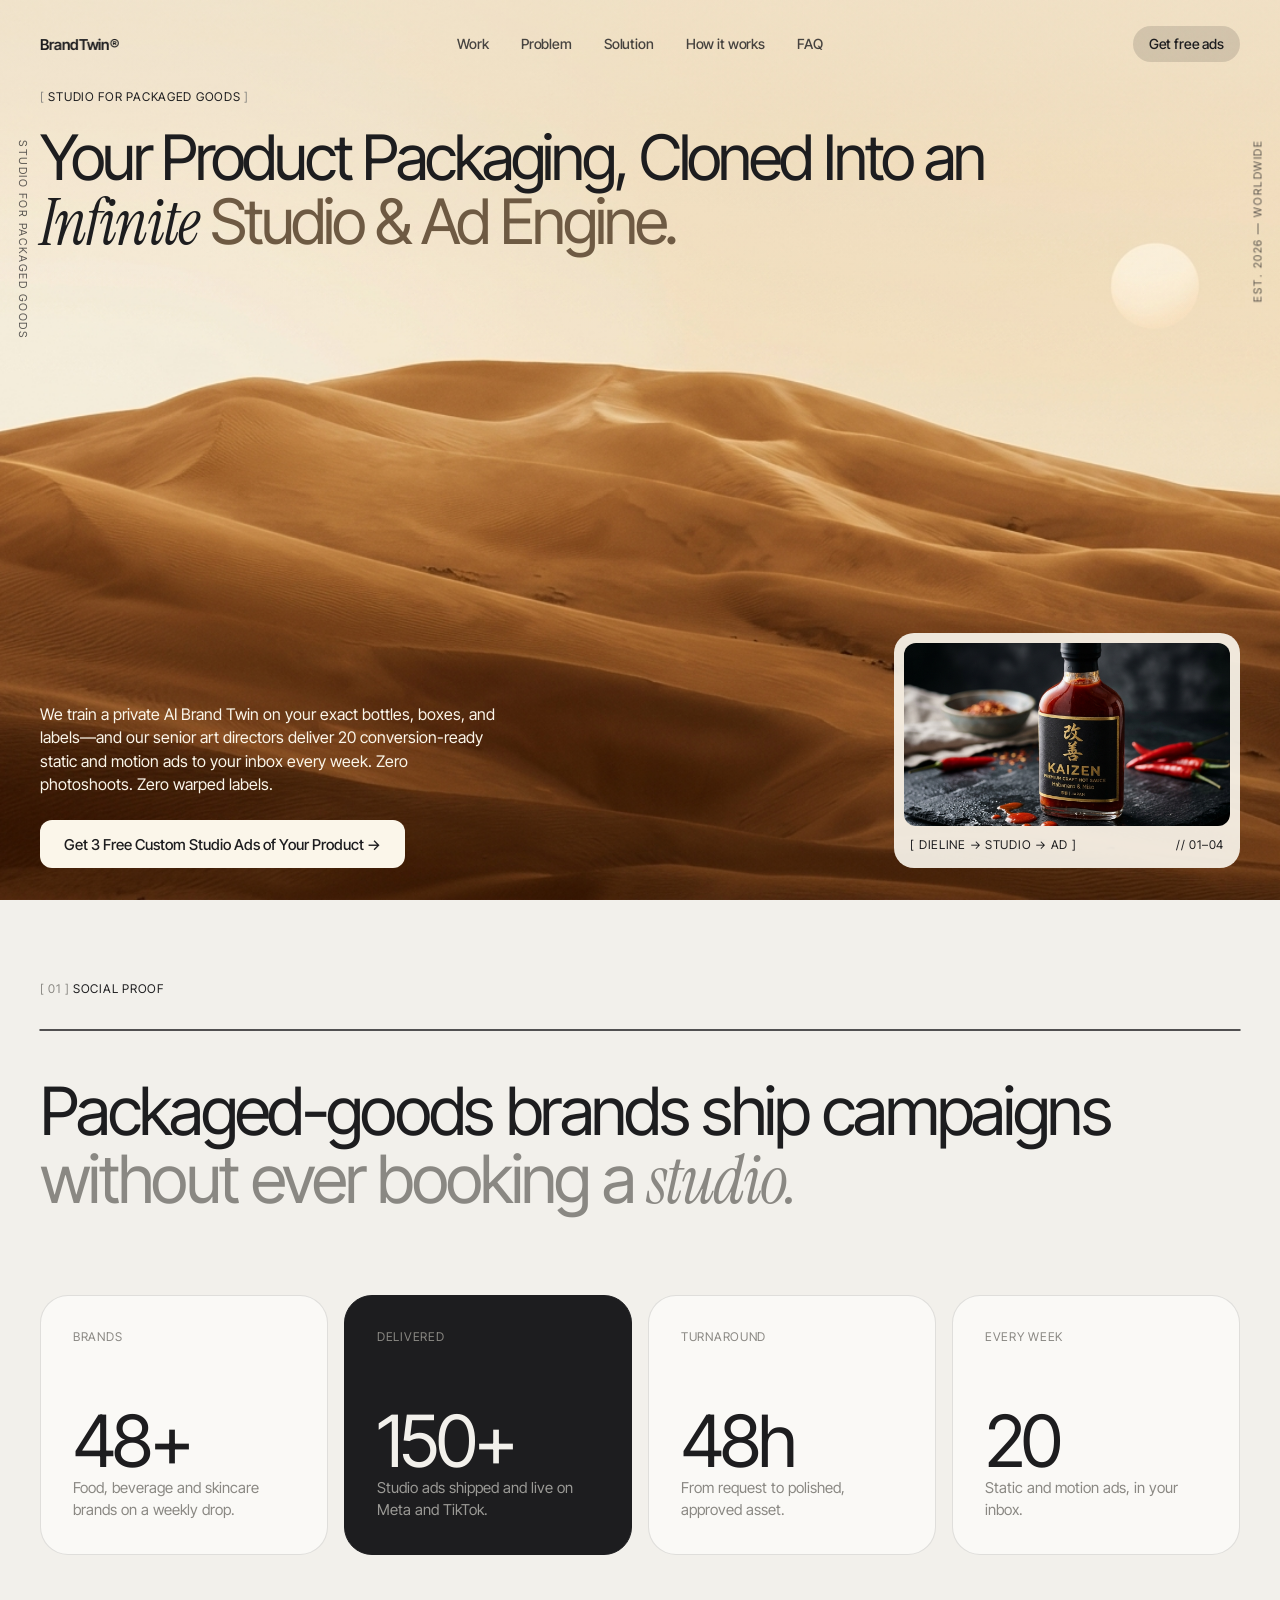
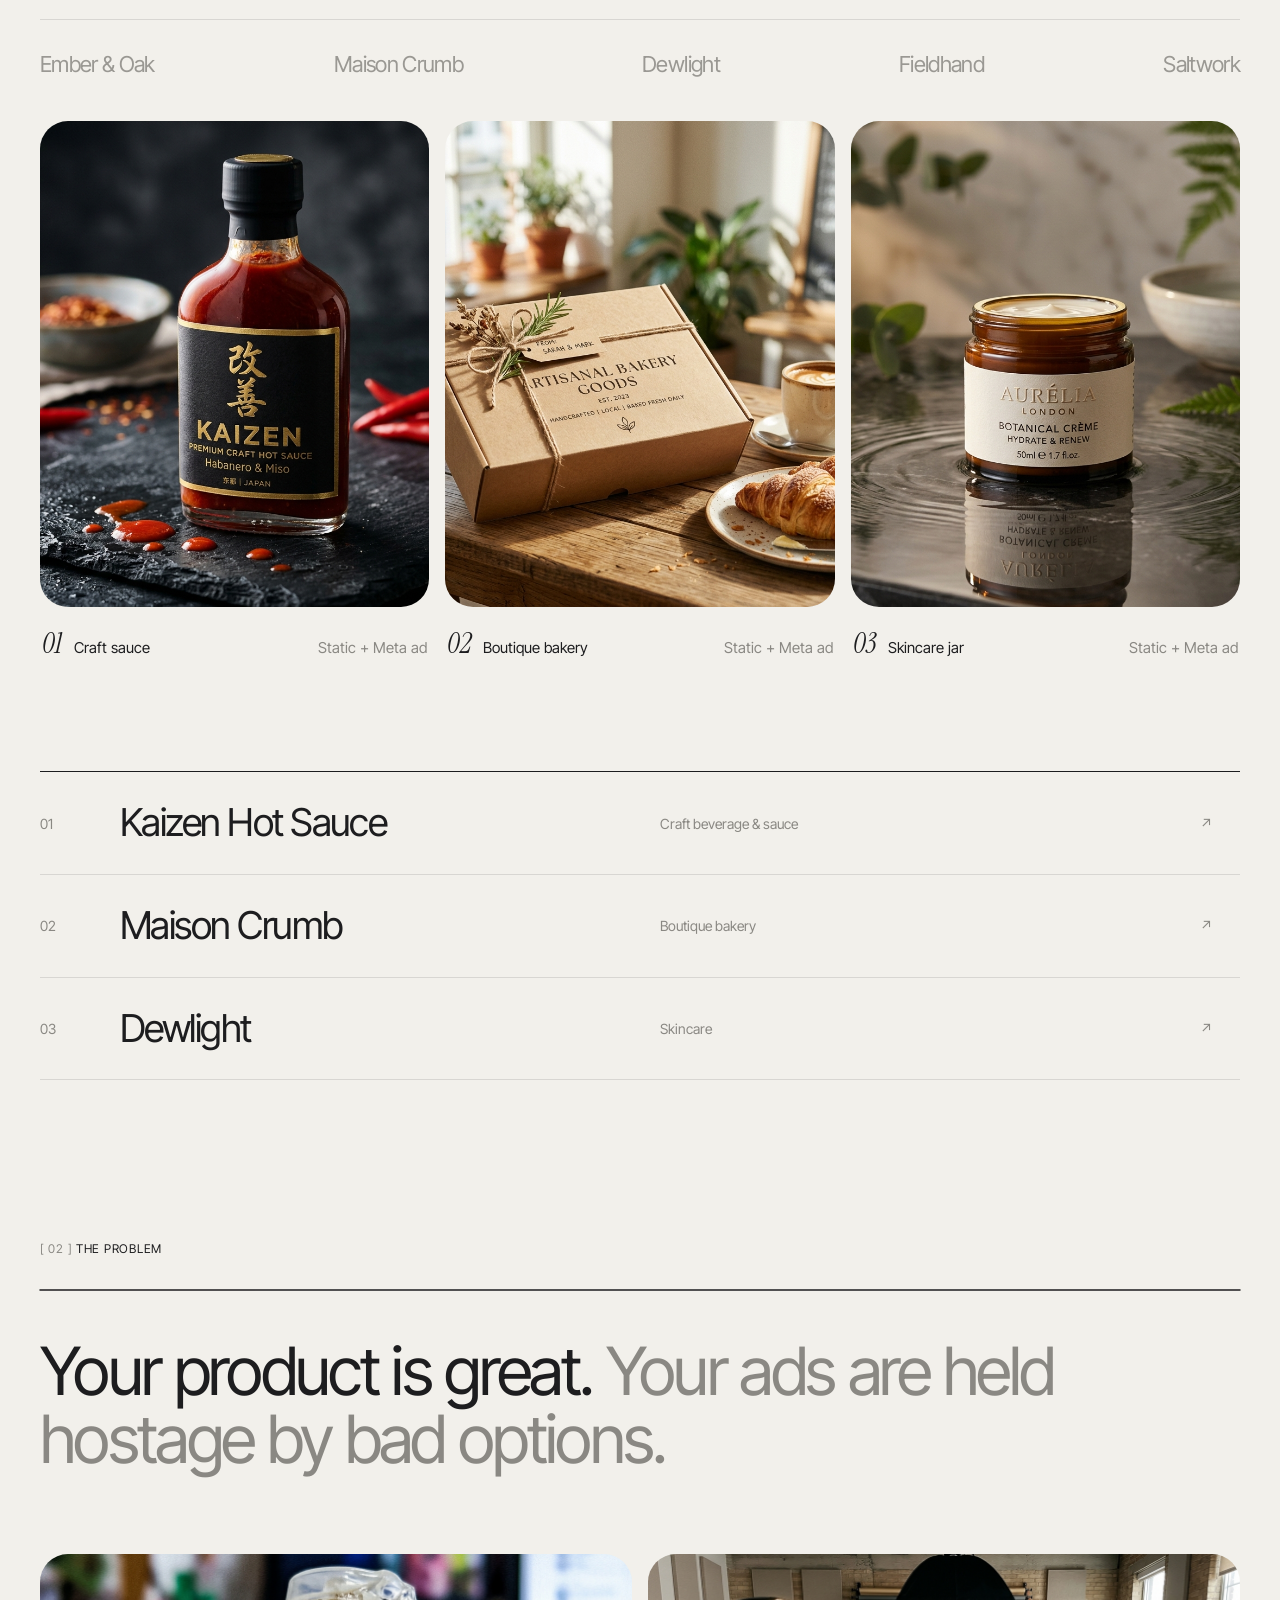
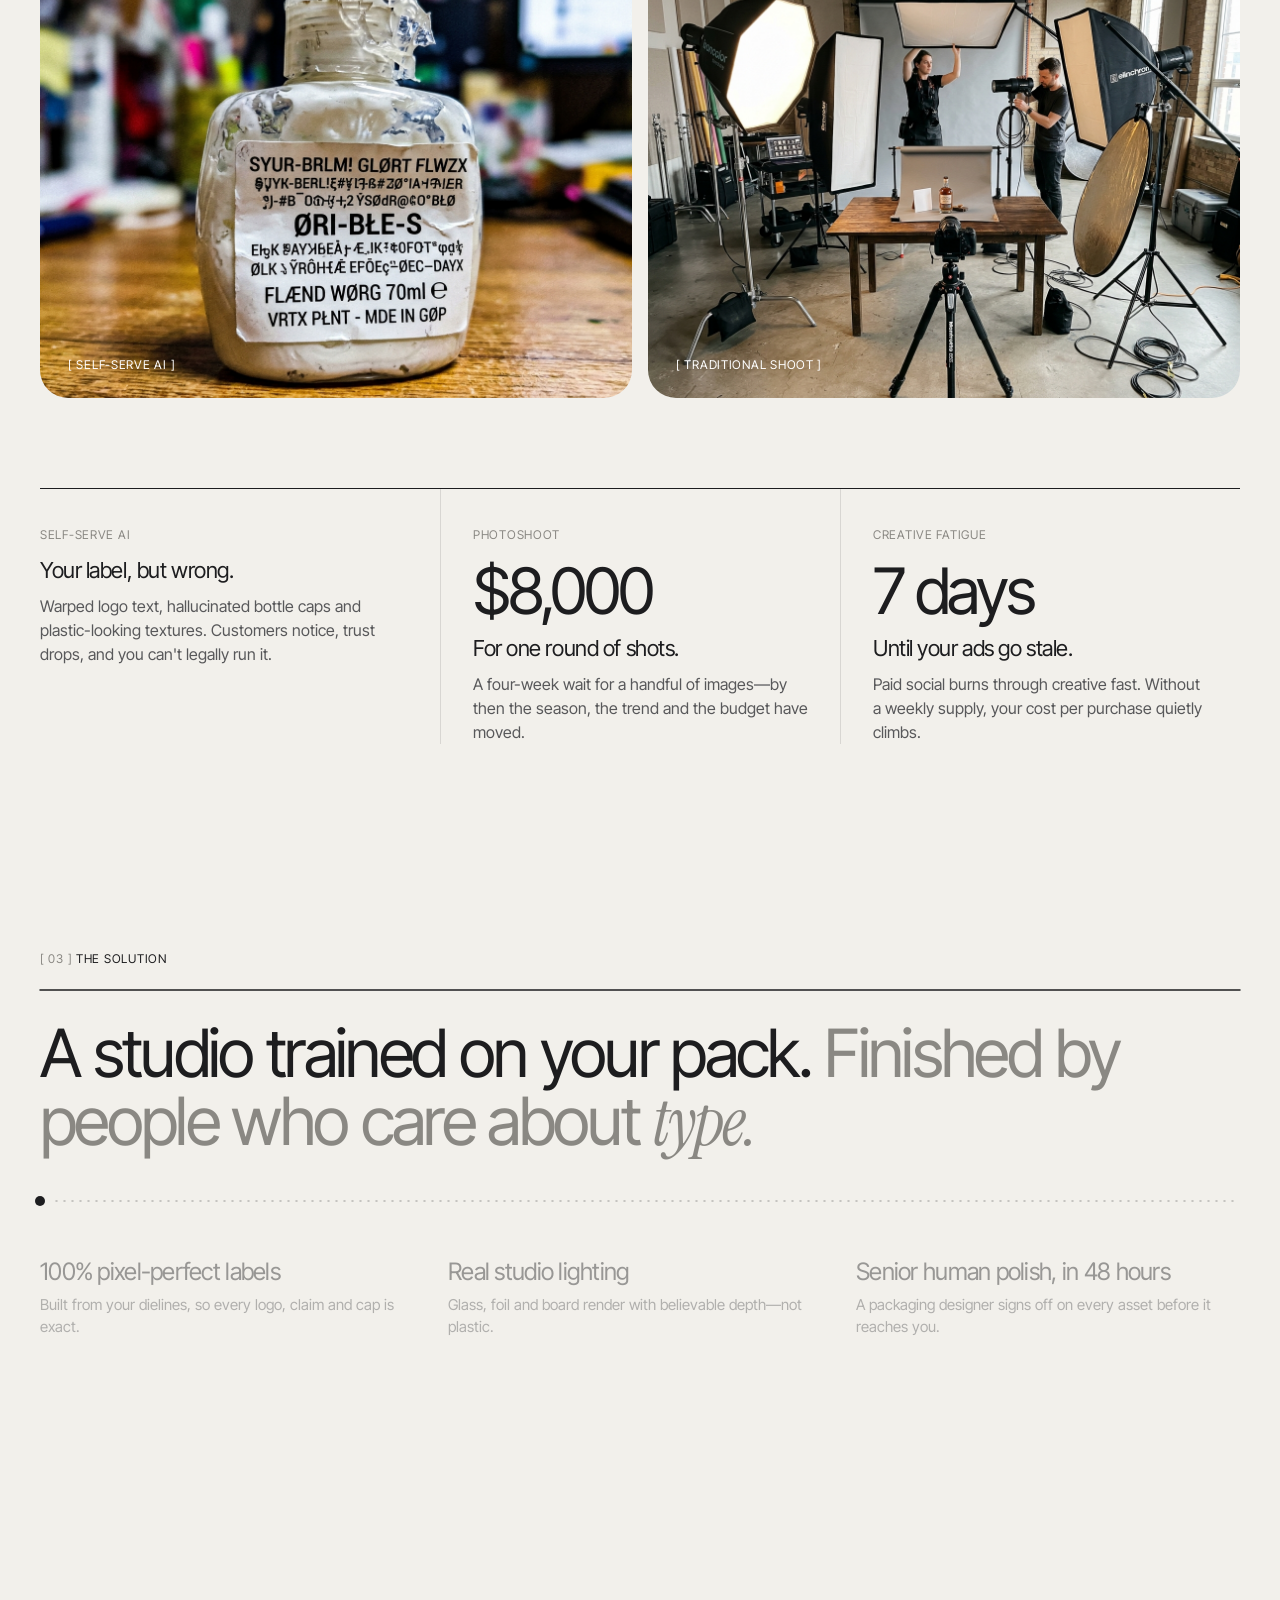
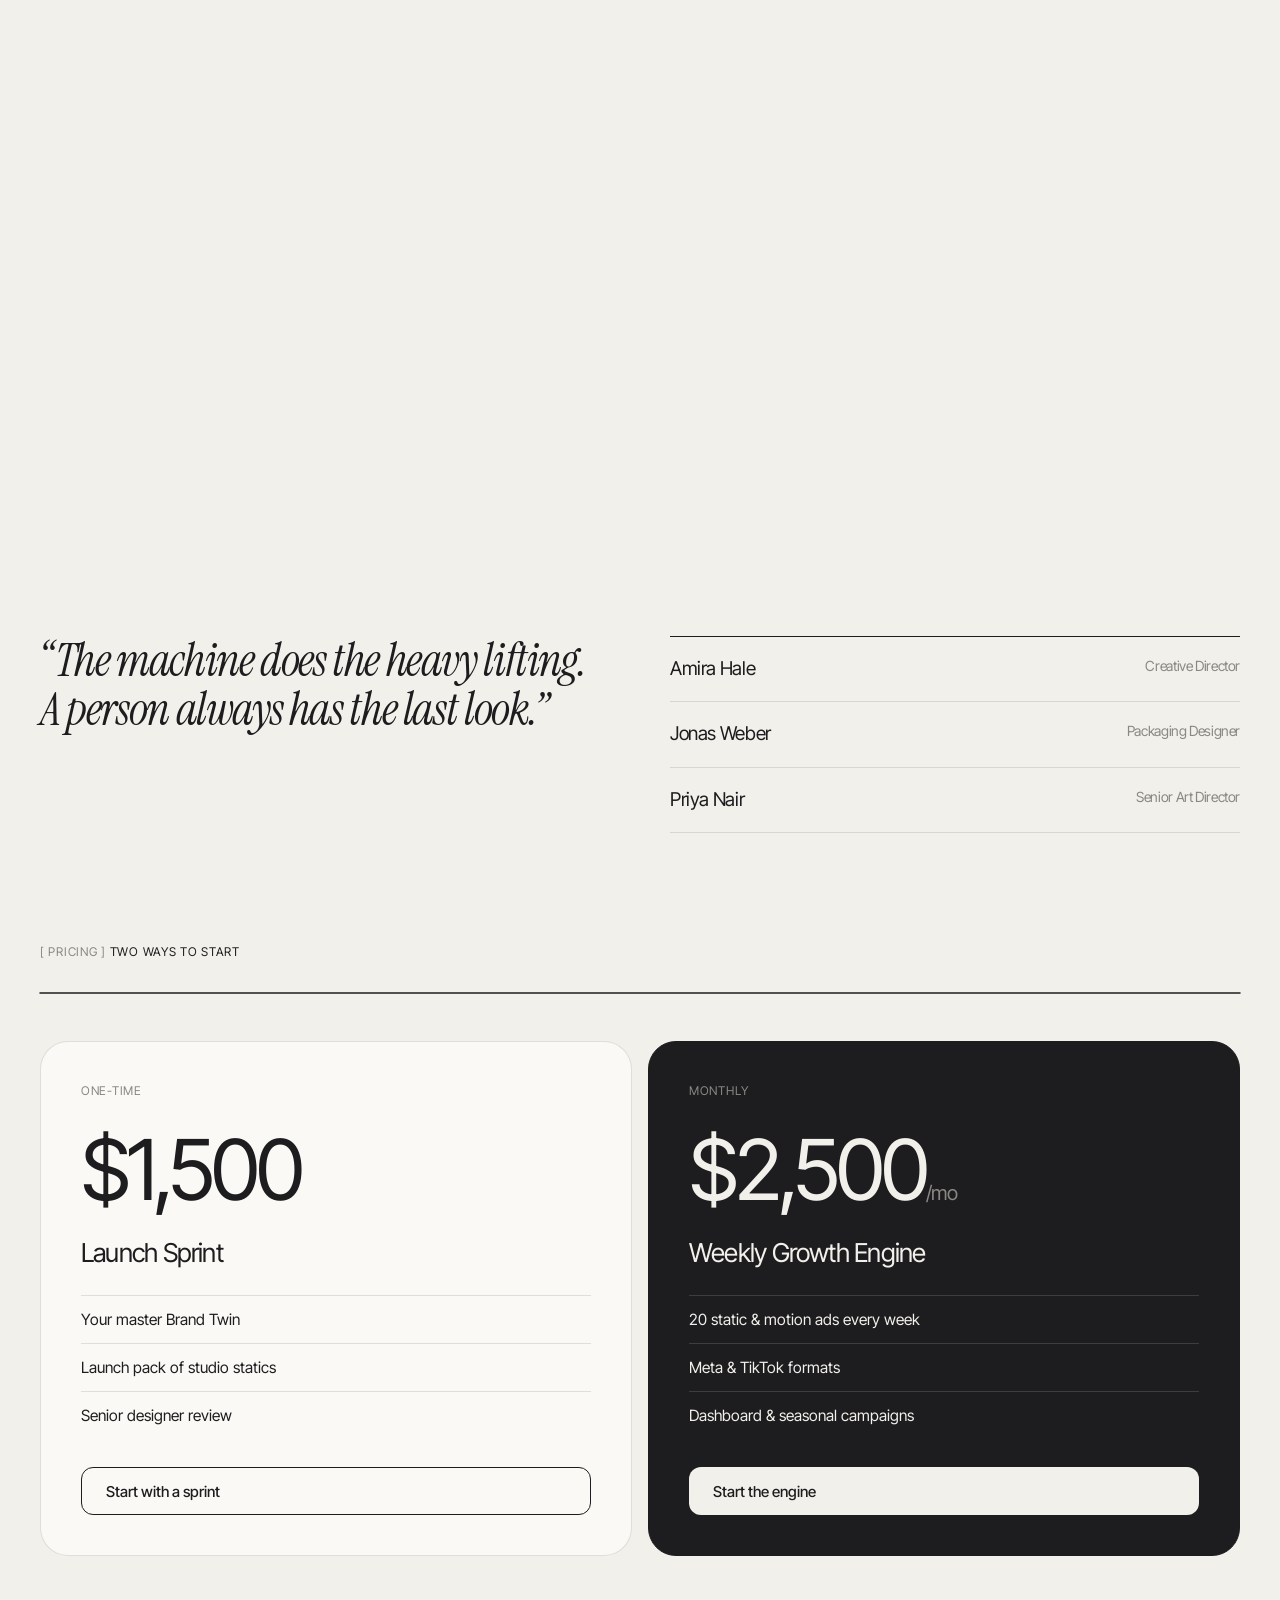
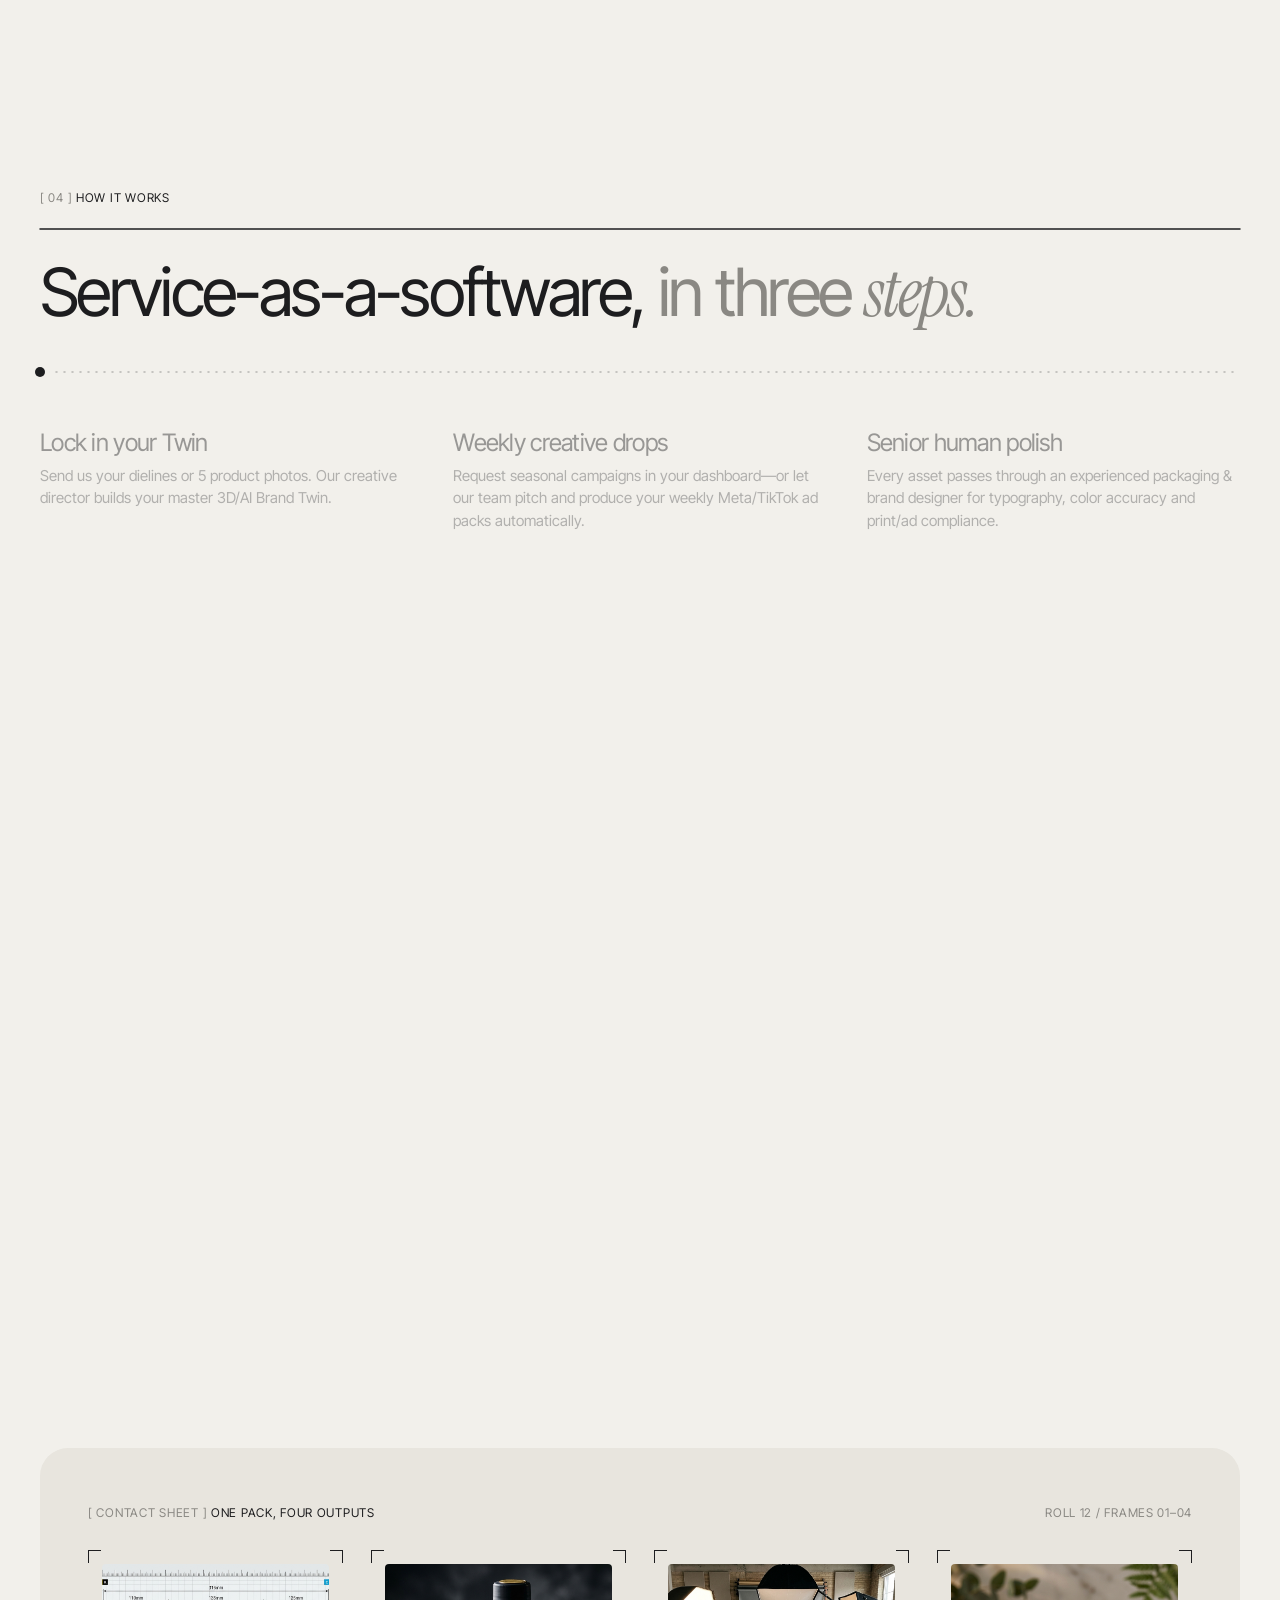
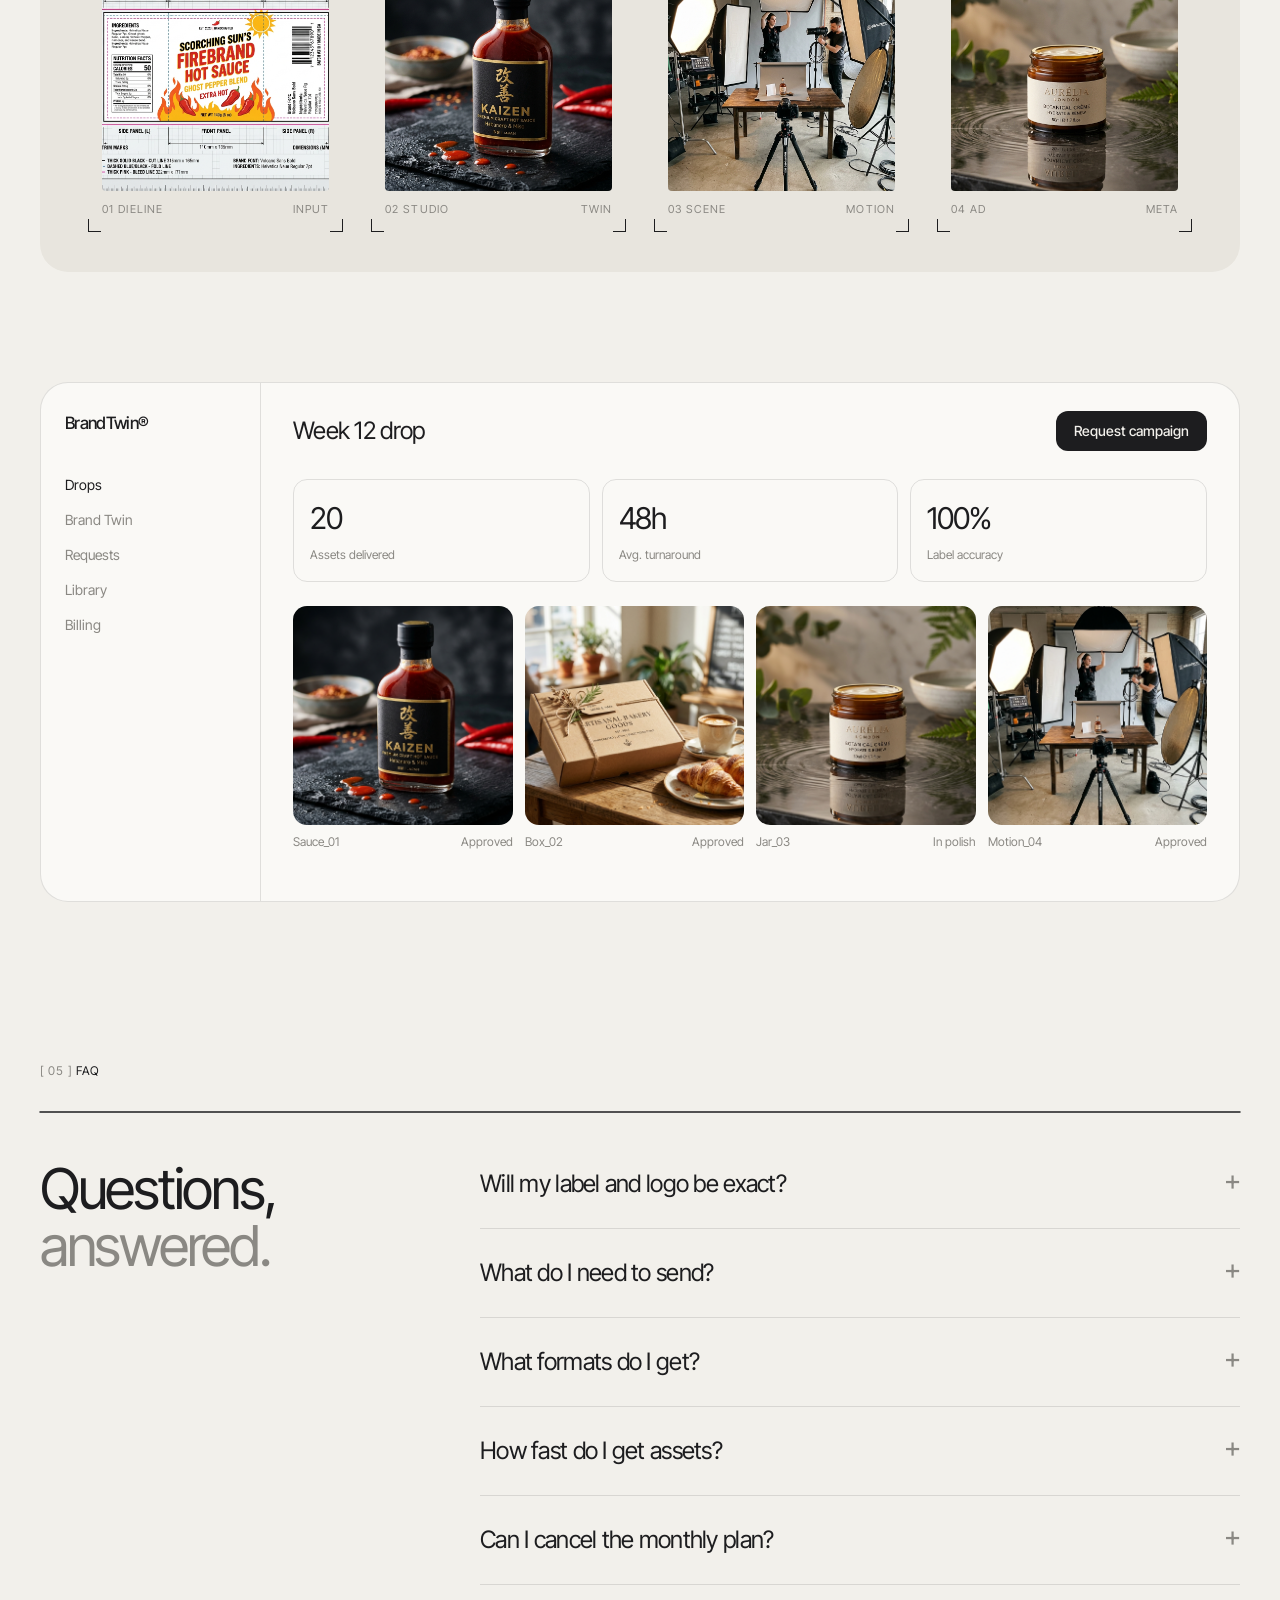
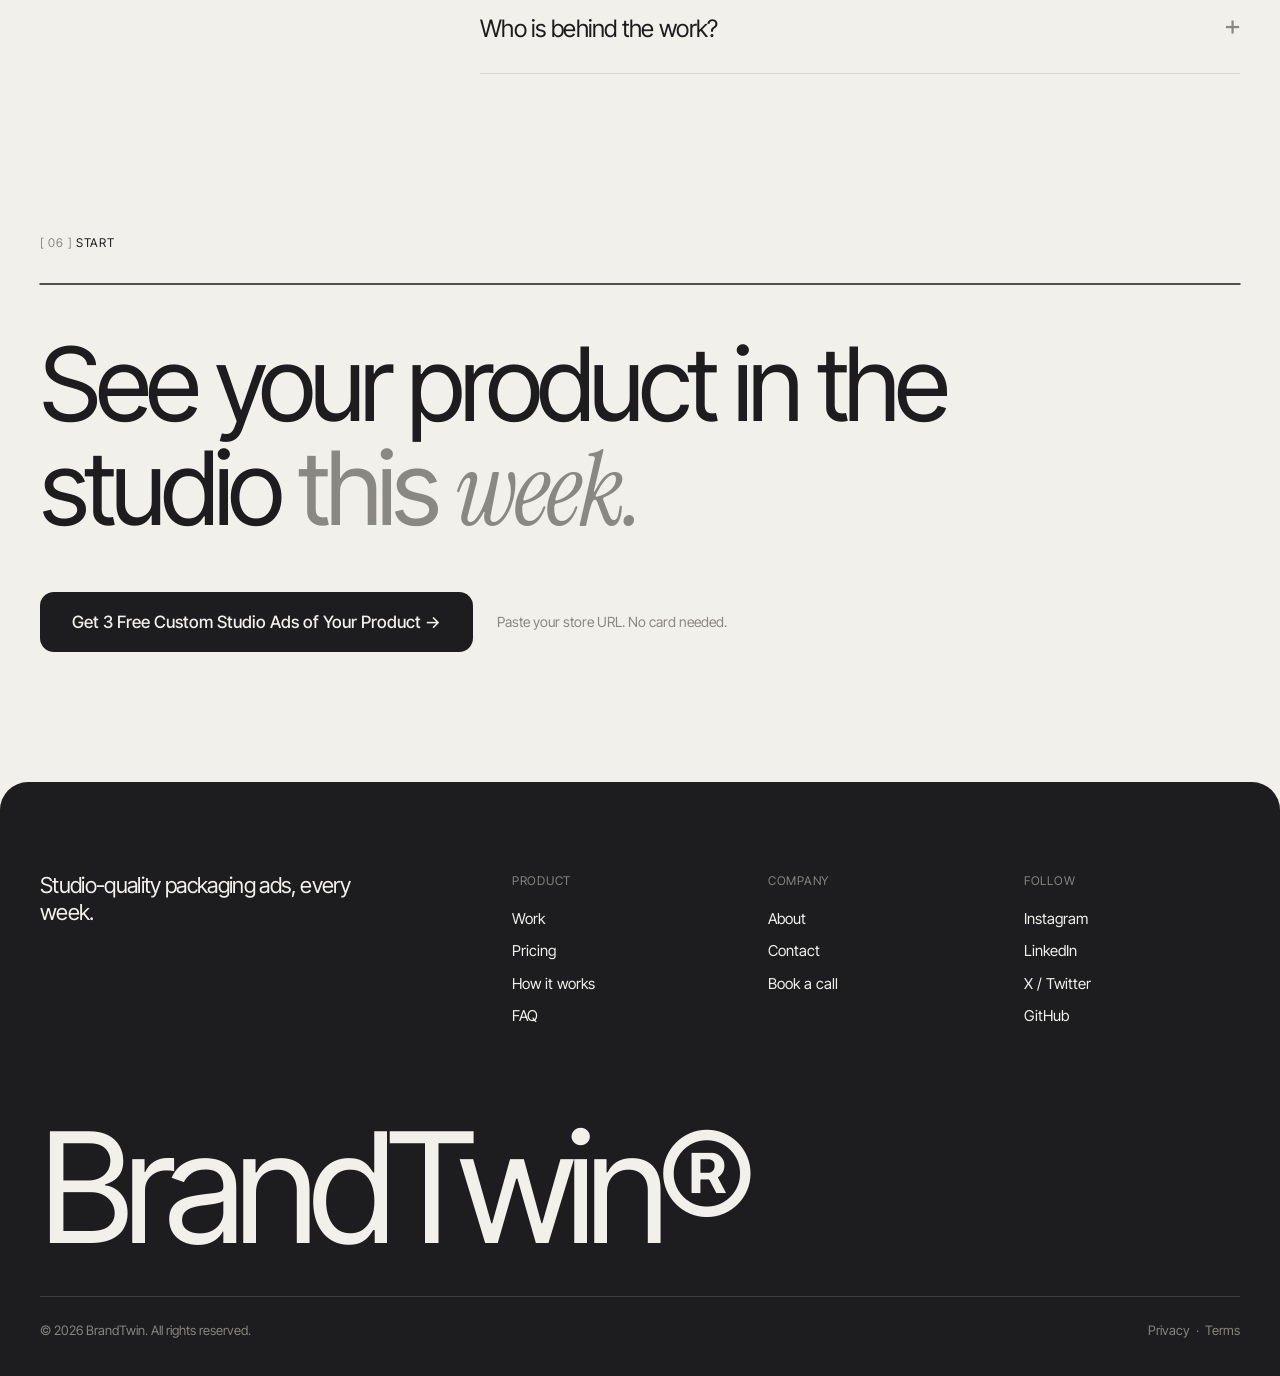
==== commit 5c408d2a: "Add step media images to process-rail in The Solution and How It Works" ====
--- a/index.html
+++ b/index.html
@@ -313,17 +313,35 @@
       </svg>
       <span class="prl_bead" data-anm-prl-bead></span>
       <ol class="prl_steps">
-        <li class="prl_step sol" data-anm-prl-step>
-          <span class="cap prl_step_num" data-anm-prl-num aria-hidden="true">01</span>
-          <div><h3>100% pixel-perfect labels</h3><p>Built from your dielines, so every logo, claim and cap is exact.</p></div>
-        </li>
-        <li class="prl_step sol" data-anm-prl-step>
-          <span class="cap prl_step_num" data-anm-prl-num aria-hidden="true">02</span>
-          <div><h3>Real studio lighting</h3><p>Glass, foil and board render with believable depth—not plastic.</p></div>
-        </li>
-        <li class="prl_step sol" data-anm-prl-step>
-          <span class="cap prl_step_num" data-anm-prl-num aria-hidden="true">03</span>
-          <div><h3>Senior human polish, in 48 hours</h3><p>A packaging designer signs off on every asset before it reaches you.</p></div>
+        <li class="prl_step" data-anm-prl-step>
+          <button type="button" class="prl_step_btn">
+            <span class="prl_step_num" data-anm-prl-num aria-hidden="true">01</span>
+            <span class="prl_step_title">100% pixel-perfect labels</span>
+            <span class="prl_step_text">Built from your dielines, so every logo, claim and cap is exact.</span>
+            <span class="prl_step_media" data-anm-prl-media>
+              <img src="sauce_dieline.jpg" alt="100% pixel-perfect labels built from dielines" loading="lazy" />
+            </span>
+          </button>
+        </li>
+        <li class="prl_step" data-anm-prl-step>
+          <button type="button" class="prl_step_btn">
+            <span class="prl_step_num" data-anm-prl-num aria-hidden="true">02</span>
+            <span class="prl_step_title">Real studio lighting</span>
+            <span class="prl_step_text">Glass, foil and board render with believable depth—not plastic.</span>
+            <span class="prl_step_media" data-anm-prl-media>
+              <img src="sauce_studio.jpg" alt="Real studio lighting on glass and foil packaging" loading="lazy" />
+            </span>
+          </button>
+        </li>
+        <li class="prl_step" data-anm-prl-step>
+          <button type="button" class="prl_step_btn">
+            <span class="prl_step_num" data-anm-prl-num aria-hidden="true">03</span>
+            <span class="prl_step_title">Senior human polish, in 48 hours</span>
+            <span class="prl_step_text">A packaging designer signs off on every asset before it reaches you.</span>
+            <span class="prl_step_media" data-anm-prl-media>
+              <img src="cosmetics_studio.jpg" alt="Senior human polish on studio packaging shot" loading="lazy" />
+            </span>
+          </button>
         </li>
       </ol>
     </div>
@@ -358,20 +376,35 @@
       </svg>
       <span class="prl_bead" data-anm-prl-bead></span>
       <ol class="prl_steps steps-rail">
-        <li class="prl_step step" data-anm-prl-step>
-          <span class="cap prl_step_num" data-anm-prl-num aria-hidden="true">Step 01</span>
-          <h3>Lock in your Twin</h3>
-          <p>Send us your dielines or 5 product photos. Our creative director builds your master 3D/AI Brand Twin.</p>
-        </li>
-        <li class="prl_step step" data-anm-prl-step>
-          <span class="cap prl_step_num" data-anm-prl-num aria-hidden="true">Step 02</span>
-          <h3>Weekly creative drops</h3>
-          <p>Request seasonal campaigns in your dashboard—or let our team pitch and produce your weekly Meta/TikTok ad packs automatically.</p>
-        </li>
-        <li class="prl_step step" data-anm-prl-step>
-          <span class="cap prl_step_num" data-anm-prl-num aria-hidden="true">Step 03</span>
-          <h3>Senior human polish</h3>
-          <p>Every asset passes through an experienced packaging &amp; brand designer for typography, color accuracy and print/ad compliance.</p>
+        <li class="prl_step" data-anm-prl-step>
+          <button type="button" class="prl_step_btn">
+            <span class="prl_step_num" data-anm-prl-num aria-hidden="true">Step 01</span>
+            <span class="prl_step_title">Lock in your Twin</span>
+            <span class="prl_step_text">Send us your dielines or 5 product photos. Our creative director builds your master 3D/AI Brand Twin.</span>
+            <span class="prl_step_media" data-anm-prl-media>
+              <img src="bakery_dieline.jpg" alt="Lock in your Brand Twin from packaging dielines" loading="lazy" />
+            </span>
+          </button>
+        </li>
+        <li class="prl_step" data-anm-prl-step>
+          <button type="button" class="prl_step_btn">
+            <span class="prl_step_num" data-anm-prl-num aria-hidden="true">Step 02</span>
+            <span class="prl_step_title">Weekly creative drops</span>
+            <span class="prl_step_text">Request seasonal campaigns in your dashboard—or let our team pitch and produce your weekly Meta/TikTok ad packs automatically.</span>
+            <span class="prl_step_media" data-anm-prl-media>
+              <img src="bakery_studio.jpg" alt="Weekly creative drops of studio packaging ads" loading="lazy" />
+            </span>
+          </button>
+        </li>
+        <li class="prl_step" data-anm-prl-step>
+          <button type="button" class="prl_step_btn">
+            <span class="prl_step_num" data-anm-prl-num aria-hidden="true">Step 03</span>
+            <span class="prl_step_title">Senior human polish</span>
+            <span class="prl_step_text">Every asset passes through an experienced packaging &amp; brand designer for typography, color accuracy and print/ad compliance.</span>
+            <span class="prl_step_media" data-anm-prl-media>
+              <img src="studio_shoot.jpg" alt="Senior human polish and studio art direction" loading="lazy" />
+            </span>
+          </button>
         </li>
       </ol>
     </div>
--- a/process-rail.css
+++ b/process-rail.css
@@ -18,7 +18,16 @@
   width: 100%;
   min-height: 100vh;
   min-height: 100svh;
-  padding: 40px 0;
+  padding: 28px 0;
+}
+
+.prl_stage .eldv_block {
+  margin-bottom: -16px;
+}
+
+.prl_stage .eldv_divider {
+  height: 76px;
+  margin-bottom: -8px;
 }
 
 .prl_wrap[data-anm-sticky="false"] .prl_stage {
@@ -32,7 +41,7 @@
   align-self: center;
   width: 100%;
   max-width: 1360px;
-  margin: 48px auto 0;
+  margin: 32px auto 0;
 }
 
 /* JS fits the line to the steps; the svg is a fixed-height strip above them */
@@ -85,8 +94,8 @@
   display: grid;
   grid-auto-flow: column;
   grid-auto-columns: 1fr;
-  column-gap: 16px;
-  margin: 24px 0 0;
+  column-gap: 24px;
+  margin: 20px 0 0;
   padding: 0;
   list-style: none;
 }
@@ -98,7 +107,9 @@
 }
 
 .prl_step_btn {
-  display: block;
+  display: flex;
+  flex-direction: column;
+  height: 100%;
   width: 100%;
   margin: 0;
   padding: 0;
@@ -120,11 +131,12 @@
 .prl_step_num {
   display: block;
   height: 1em;
-  font-size: 13px;
-  font-weight: 500;
+  font-size: 12px;
+  font-weight: 400;
   line-height: 1;
-  letter-spacing: -0.01em;
-  color: rgba(16, 16, 16, 0.62);
+  letter-spacing: 0.06em;
+  text-transform: uppercase;
+  color: var(--mute, #8A8883);
   font-variant-numeric: tabular-nums;
 }
 
@@ -162,28 +174,30 @@
 
 .prl_step_title {
   display: block;
-  margin-top: 12px;
+  margin-top: 14px;
+  font-size: 24px;
+  font-weight: 400;
+  line-height: 1.12;
+  letter-spacing: -0.03em;
+  color: var(--ink, #1D1D1F);
+}
+
+.prl_step_text {
+  display: block;
+  margin-top: 8px;
+  margin-bottom: 18px;
   font-size: 15px;
-  font-weight: 500;
-  line-height: 1.2;
-  letter-spacing: -0.01em;
-}
-
-.prl_step_text {
-  display: block;
-  margin-top: 6px;
-  font-size: 13px;
-  line-height: 1.5;
-  letter-spacing: -0.01em;
-  color: rgba(16, 16, 16, 0.62);
+  line-height: 1.48;
+  color: #58585a;
 }
 
 /* the active step's image; its space is reserved so a card never changes height */
 .prl_step_media {
   display: block;
   width: 100%;
-  margin-top: 16px;
-  aspect-ratio: 4 / 3;
+  margin-top: auto;
+  aspect-ratio: 16 / 10;
+  border-radius: 18px;
   overflow: hidden;
   transform-origin: 50% 0;
   will-change: transform, opacity;
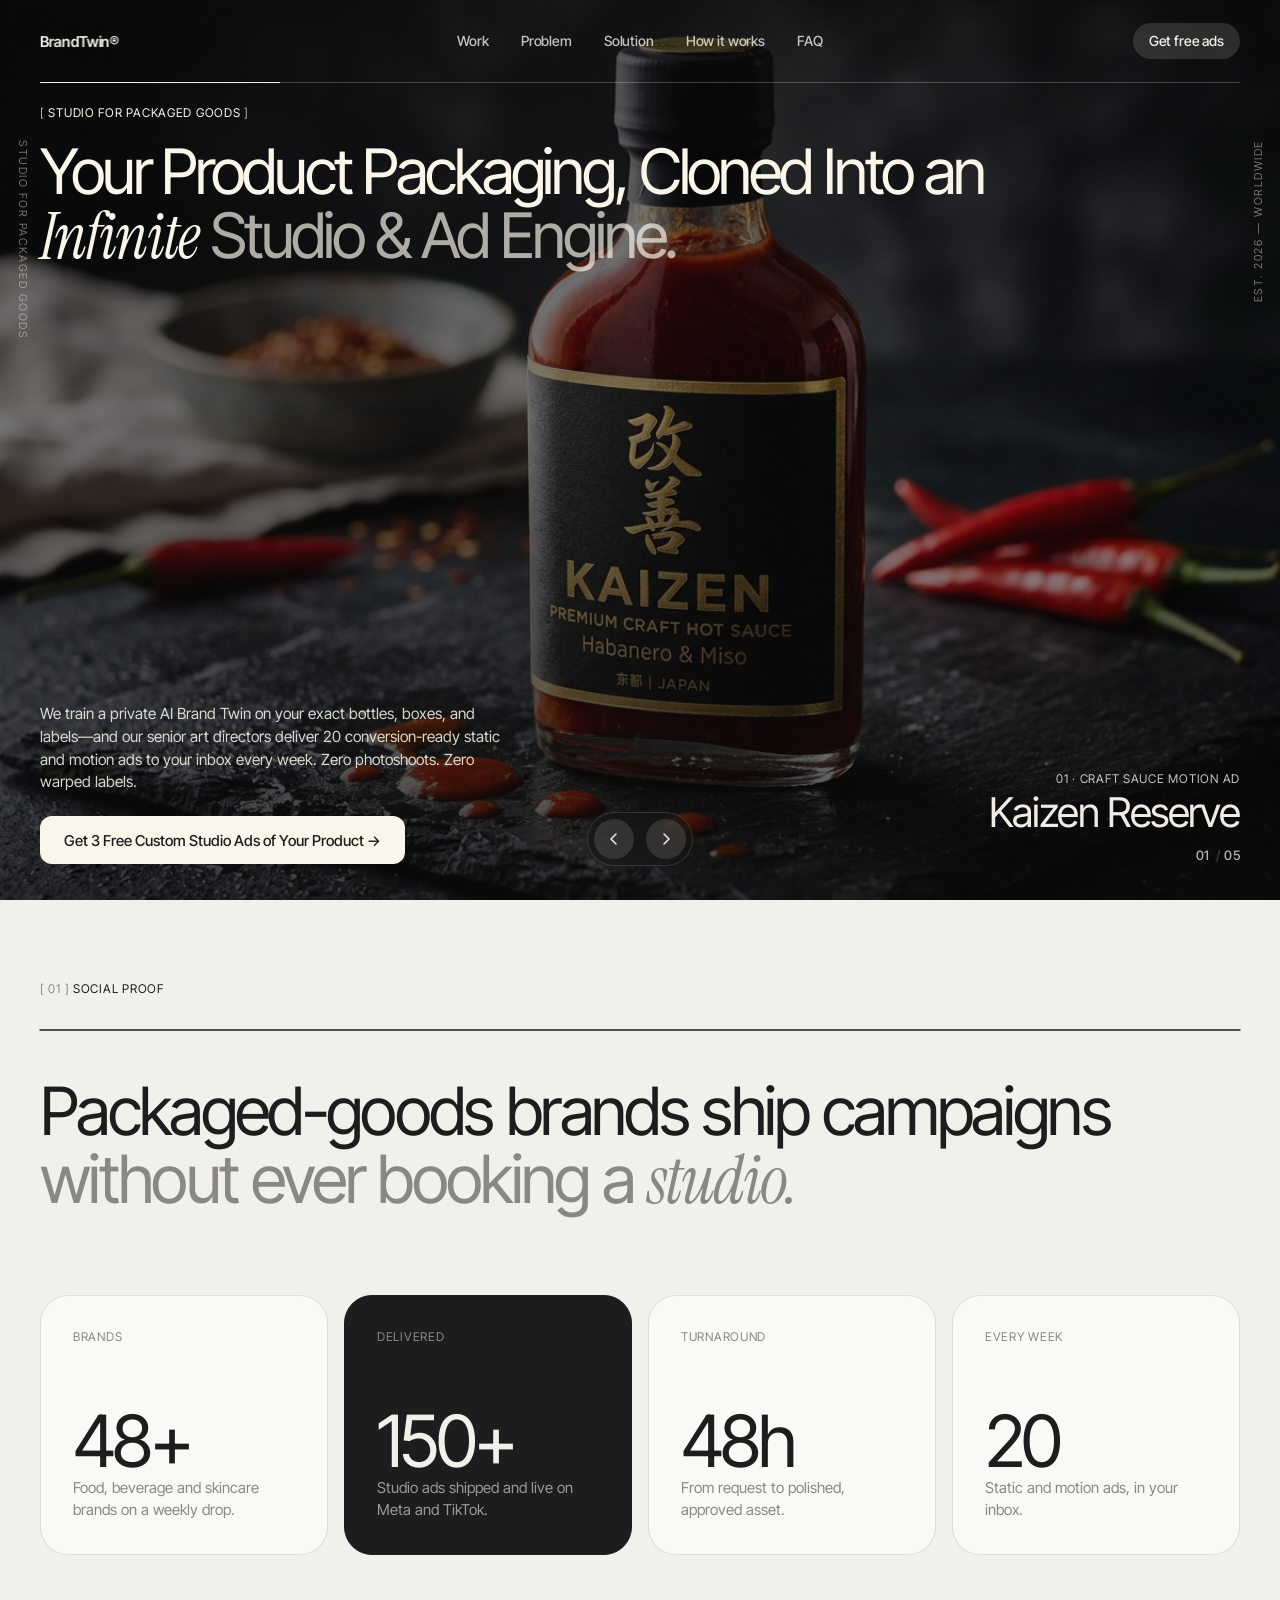
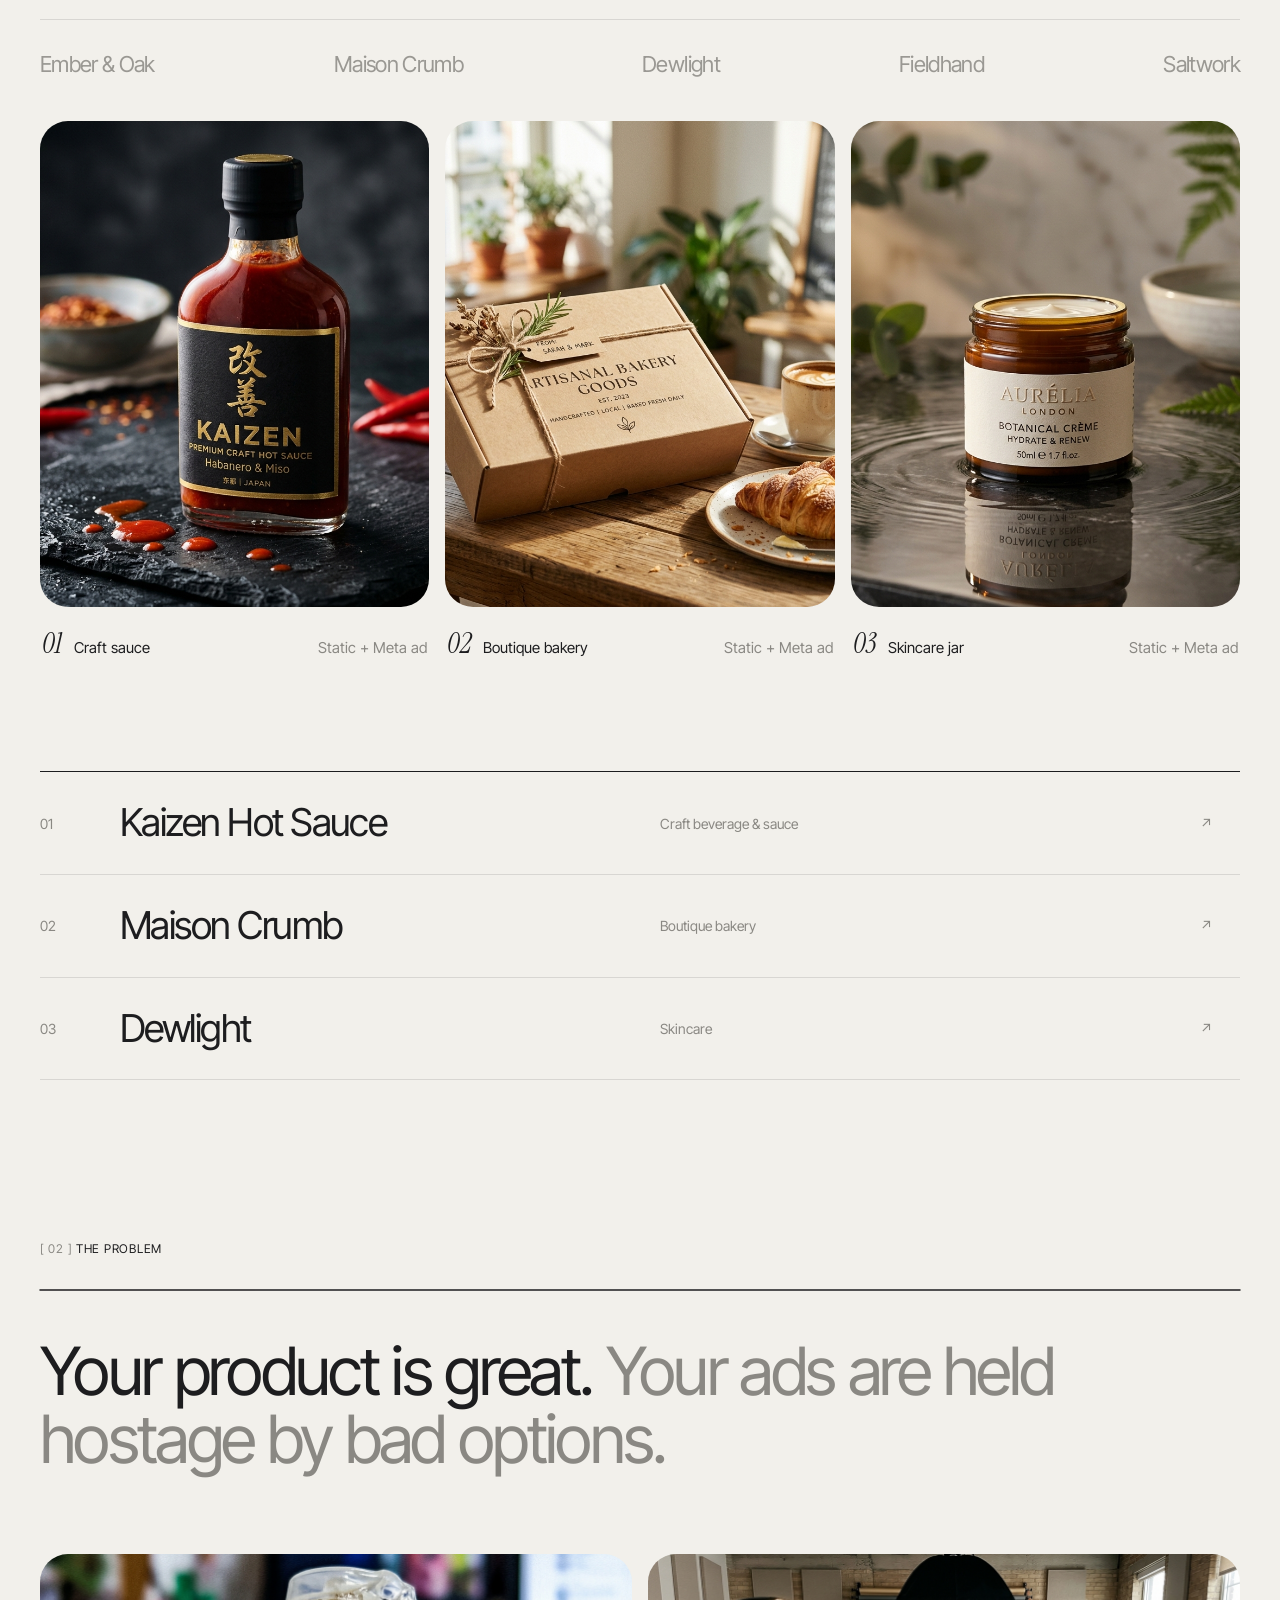
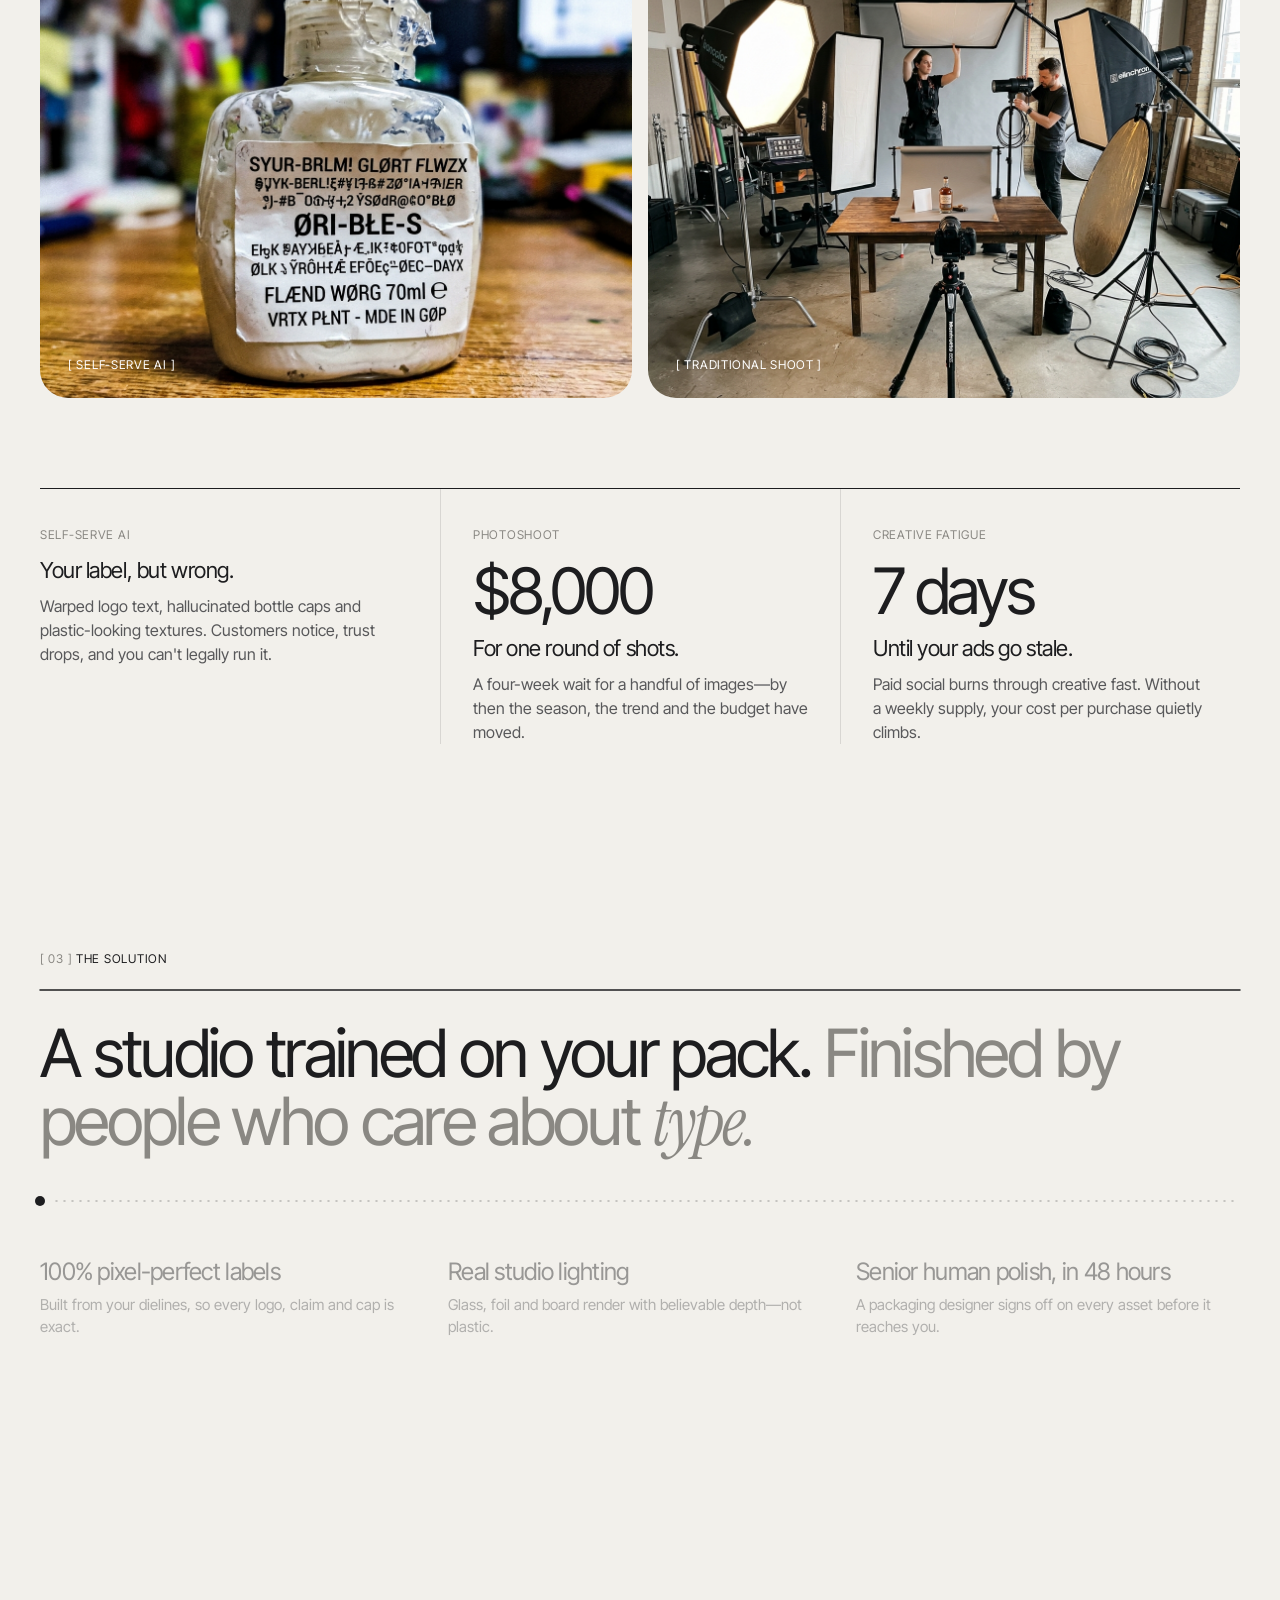
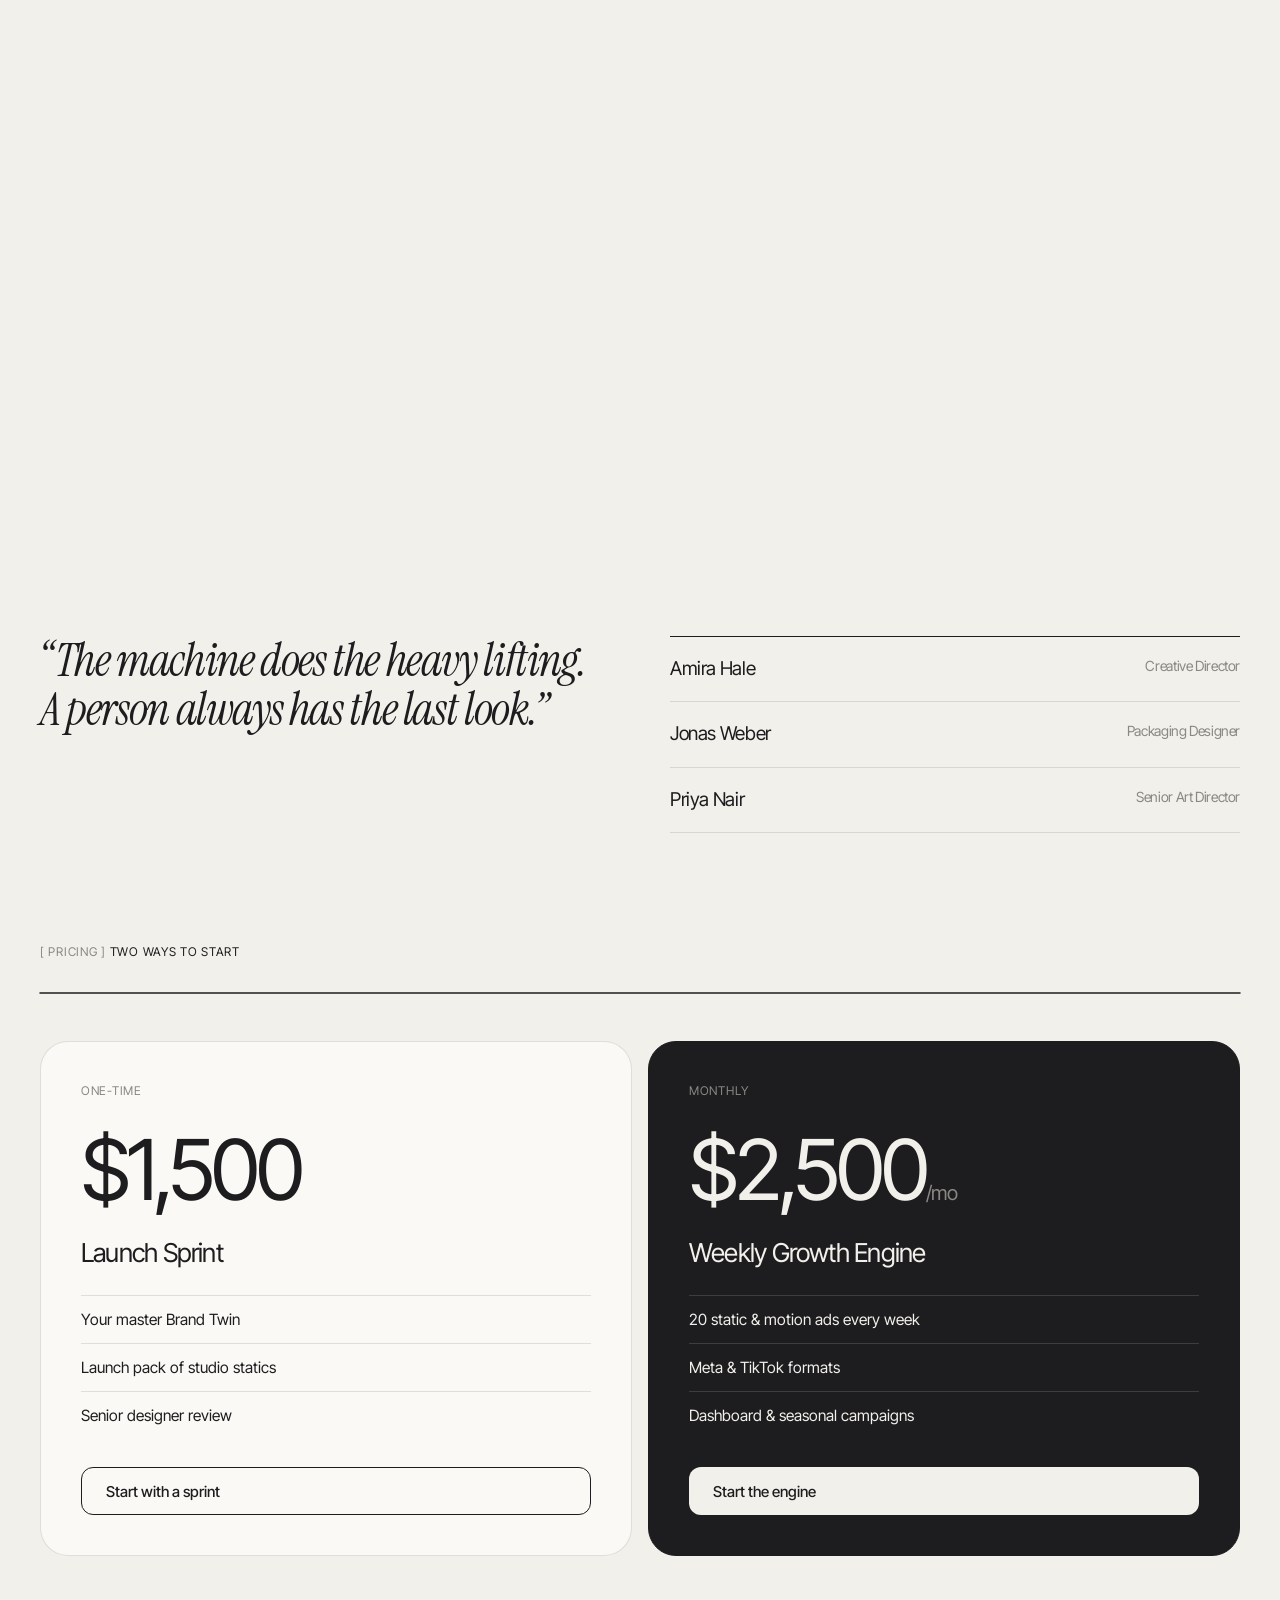
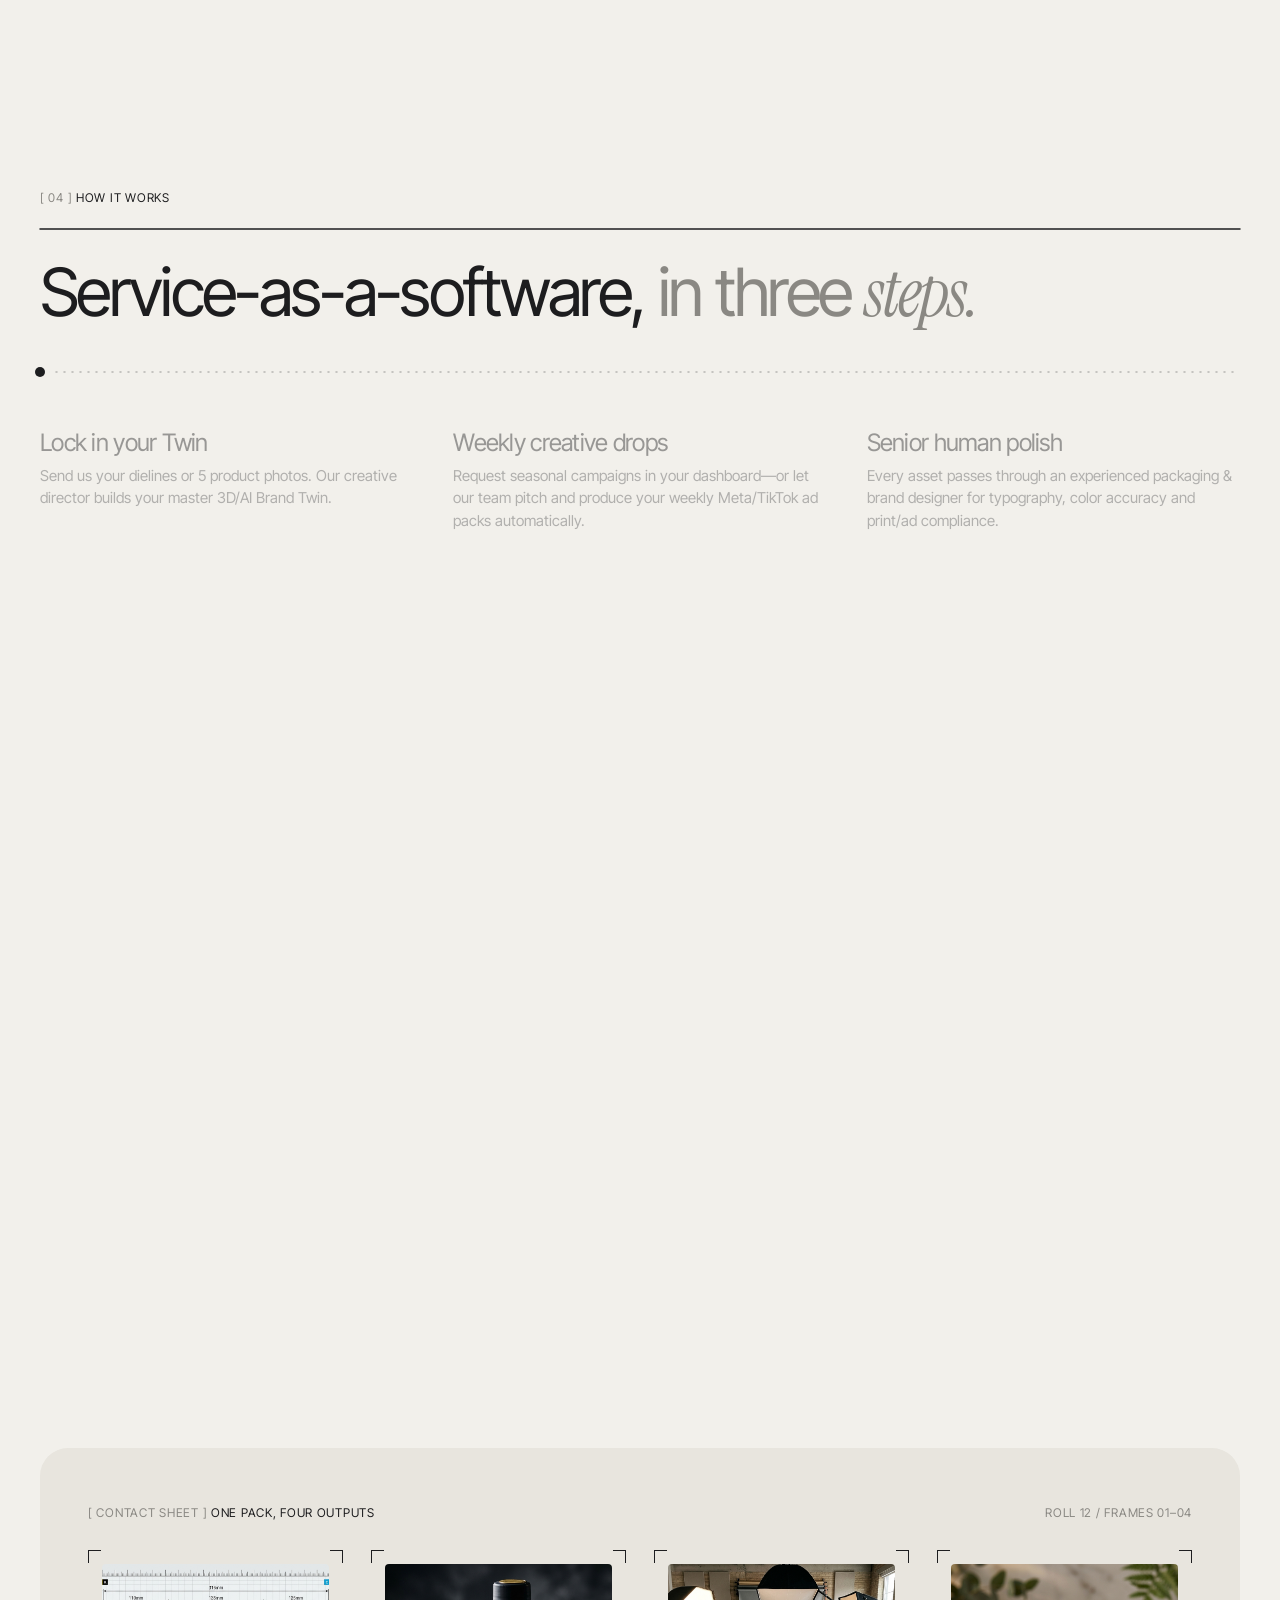
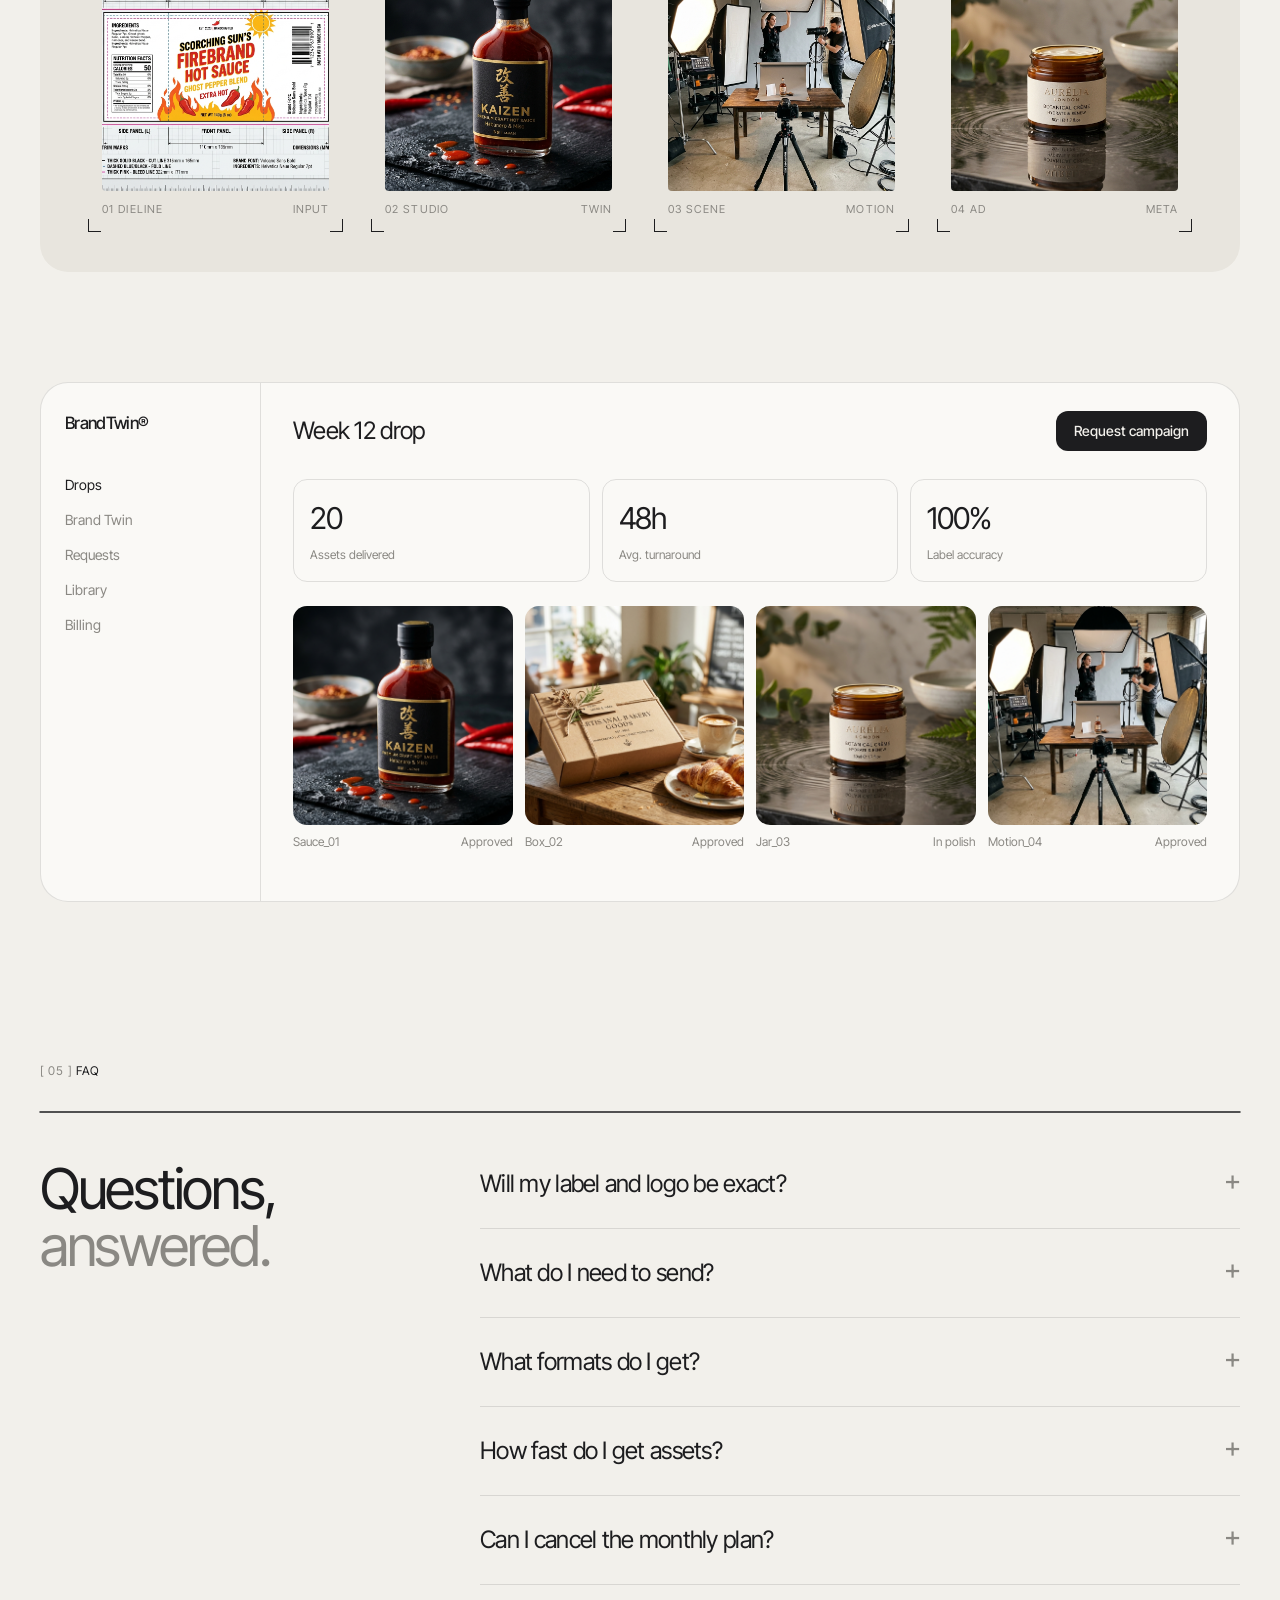
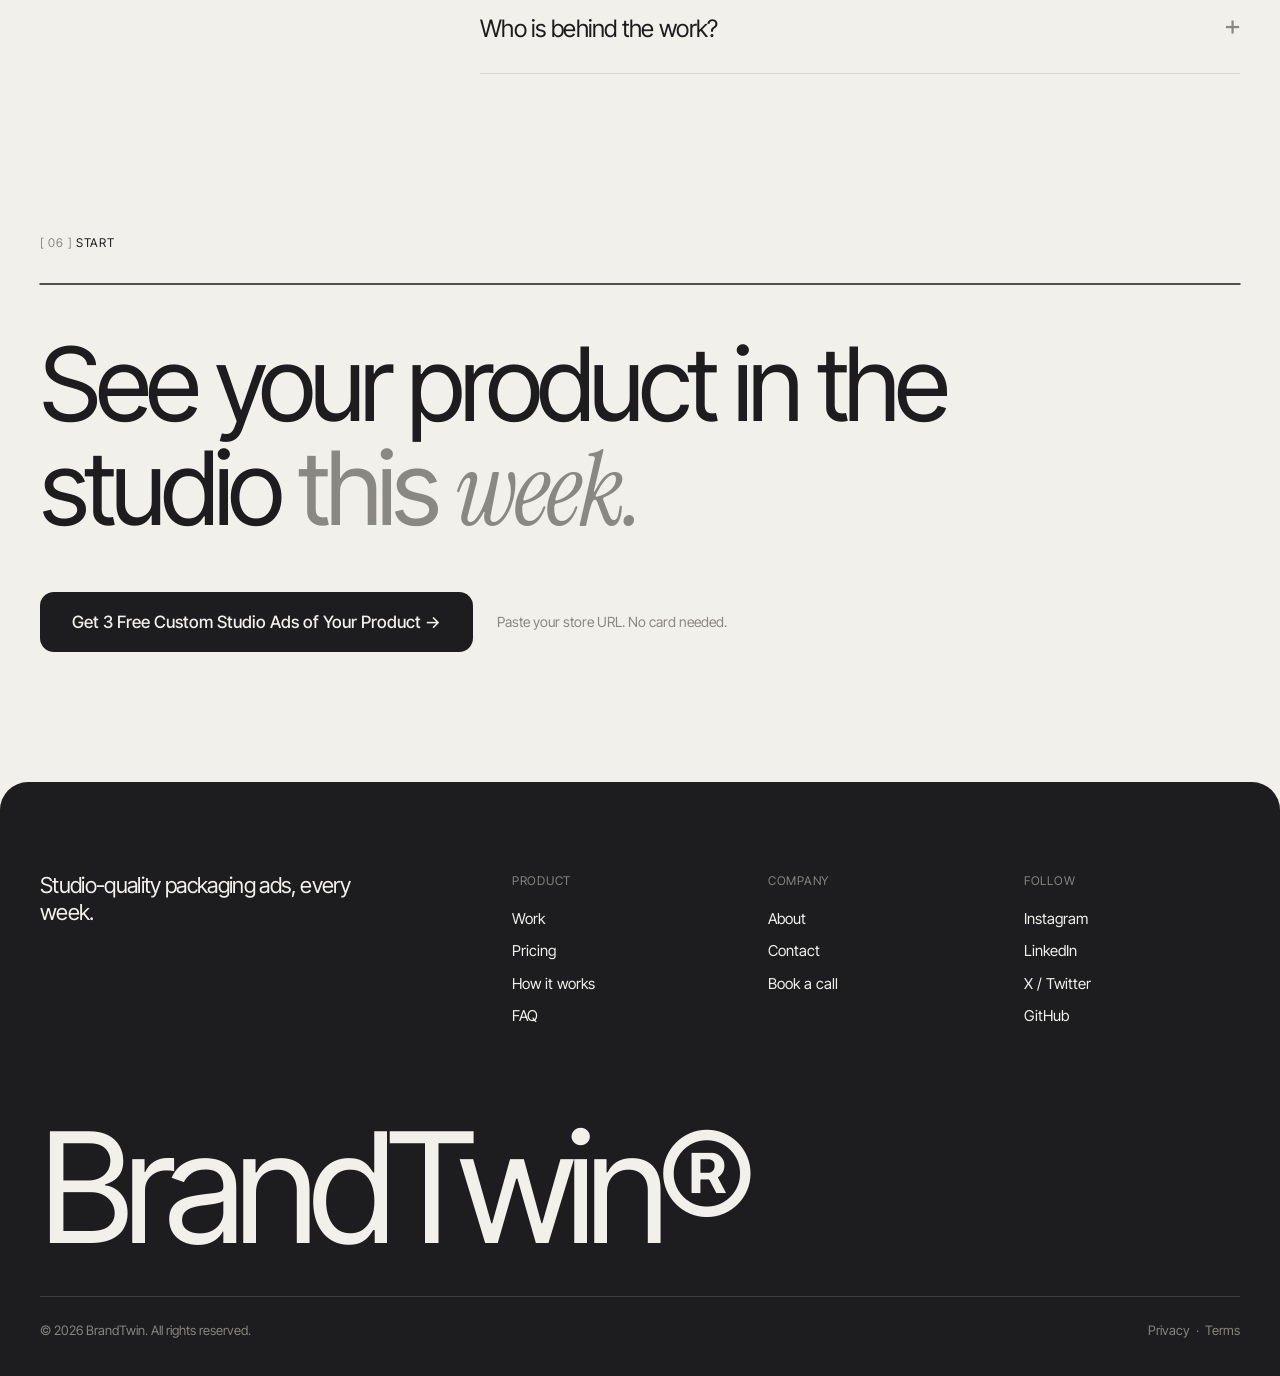
==== commit 776a6e1d: "Add Annnimate 12-column video curtain-slider to hero section background" ====
--- a/index.html
+++ b/index.html
@@ -11,6 +11,7 @@
 <link rel="stylesheet" href="floating-navbar.css">
 <link rel="stylesheet" href="elastic-divider.css">
 <link rel="stylesheet" href="process-rail.css">
+<link rel="stylesheet" href="curtain-slider.css">
 <style>
 :root{--bg:#F2F0EB;--ink:#1D1D1F;--mute:#8A8883;--line:rgba(29,29,31,.12);--card:#FAF9F6;--accent:#CC5500;--r:28px}
 *{box-sizing:border-box;margin:0;padding:0}
@@ -194,27 +195,23 @@
 @media(max-width:900px){.vt{display:none}.stage .frame{width:100%}.stage .mini{position:relative;bottom:auto;width:50%;margin-top:-60px;margin-left:10px}.stage{padding-bottom:60px}.note{display:none}
 .case:nth-child(n){margin-top:0}.idx a{grid-template-columns:40px 1fr}.idx a span:nth-of-type(2),.idx a span:last-child{display:none}.sheet-row{grid-template-columns:1fr 1fr}.sheet{padding:28px 16px}.team{grid-template-columns:1fr}}
 
-/* v4 hero: one-viewport landscape */
-.hero{height:100vh;height:100svh;min-height:620px;padding:0;display:flex;flex-direction:column;background:#E9D9BC}
-.hero-bg{top:0;height:100%;background-position:center bottom;transform:none!important}
-.hero-bg::after{background:linear-gradient(to bottom,rgba(242,236,222,.35),rgba(242,236,222,0) 40%)}
-.hero>.wrap{flex:1;display:flex;flex-direction:column;width:100%;padding-top:96px;padding-bottom:36px}
-.hero h1{font-size:clamp(38px,5.6vw,92px);margin:20px 0 0;max-width:1000px}
-.hero h1 em{color:#6e5a43}
+/* v4 hero: full-bleed 5-video curtain slider */
+.hero{height:100vh;height:100svh;min-height:660px;padding:0;display:flex;flex-direction:column;background:#101010;color:#FBF6EA}
+.hero>.wrap{flex:1;display:flex;flex-direction:column;width:100%;padding-top:104px;padding-bottom:36px;position:relative;z-index:3;pointer-events:none}
+.hero .cap{color:rgba(251,246,234,.72)}
+.hero .cap b{color:#FBF6EA}
+.hero h1{font-size:clamp(38px,4.9vw,84px);margin:18px 0 0;max-width:980px;color:#FBF6EA}
+.hero h1 .ser{color:#FBF6EA}
+.hero h1 em{color:rgba(251,246,234,.68)}
+.vt{color:rgba(251,246,234,.62);z-index:3;pointer-events:none}
 .hero-low{margin-top:auto;display:flex;justify-content:space-between;align-items:flex-end;gap:40px}
-.hero-low p{font-size:clamp(15px,1.25vw,18px);line-height:1.45;color:var(--ink);max-width:460px;margin-bottom:24px}
-.vcard{width:clamp(280px,27vw,400px);background:rgba(250,246,236,.92);border-radius:20px;padding:10px;flex:none}
-.vcard video{width:100%;aspect-ratio:16/9;object-fit:cover;border-radius:12px;background:#ddd}
-.vcard .cap{display:flex;justify-content:space-between;padding:10px 6px 4px;color:var(--ink)}
+.hero-low p{font-size:clamp(15px,1.2vw,17.5px);line-height:1.48;color:rgba(251,246,234,.86);max-width:460px;margin-bottom:22px}
+.hero-low .btn{background:#FBF6EA;color:var(--ink);pointer-events:auto}
+.hero-low .btn:hover{background:var(--accent);color:#fff}
 .case:nth-child(2),.case:nth-child(3){margin-top:0}
 .case:nth-child(2) .frame{aspect-ratio:4/5}
-.hero-low p{color:#FBF6EA}
-.hero-low .btn{background:#FBF6EA;color:var(--ink)}
-.hero-low .btn:hover{background:var(--accent);color:#fff}
-.hero h1{font-size:clamp(38px,4.9vw,84px)}
-.hero>.wrap{padding-top:88px;padding-bottom:32px}
-@media(max-width:900px){.hero-low p{color:var(--ink)}.hero-low .btn{background:var(--ink);color:var(--bg)}.hero{height:auto;min-height:100svh}.hero>.wrap{padding-top:88px}.hero-low{flex-direction:column;align-items:flex-start;gap:20px;margin-top:36px}.vcard{width:100%}.hero-low p{margin-bottom:0}.hero-bg{background-position:60% bottom}}
-@media(max-height:700px) and (min-width:901px){.hero h1{font-size:clamp(38px,4.6vw,70px)}}
+@media(max-width:900px){.hero{height:100svh;min-height:640px}.hero>.wrap{padding-top:90px;padding-bottom:96px}.hero-low{flex-direction:column;align-items:flex-start;gap:16px;margin-top:auto}.hero-low p{margin-bottom:14px}}
+@media(max-height:700px) and (min-width:901px){.hero h1{font-size:clamp(36px,4.4vw,66px)}}
 </style>
 </head>
 <body>
@@ -247,16 +244,48 @@
   </nav>
 </header>
 
-<header class="hero" id="top"><div class="hero-bg" id="hbg"></div><span class="vt l">Studio for packaged goods</span><span class="vt r">Est. 2026 — Worldwide</span><div class="wrap">
-<div class="cap rv">[ <b>Studio for packaged goods</b> ]</div>
-<h1 class="rv">Your Product Packaging, Cloned Into an <span class="ser">Infinite</span> <em>Studio &amp; Ad Engine.</em></h1>
-<div class="hero-low rv">
-<div><p>We train a private AI Brand Twin on your exact bottles, boxes, and labels—and our senior art directors deliver 20 conversion-ready static and motion ads to your inbox every week. Zero photoshoots. Zero warped labels.</p>
-<button class="btn" data-open>Get 3 Free Custom Studio Ads of Your Product →</button></div>
-<div class="vcard"><video autoplay muted loop playsinline poster="sauce_studio.jpg"><source src="hero_split_screen.mp4" type="video/mp4"></video>
-<div class="cap"><span>[ Dieline → Studio → Ad ]</span><span>// 01–04</span></div></div>
-</div>
-</div></header>
+<header class="hero" id="top">
+  <div
+    class="cs_wrap"
+    data-anm-curtain-slider
+    data-anm-duration="1.1"
+    data-anm-ease="annnimate"
+    data-anm-columns="12"
+    data-anm-auto="5"
+    data-anm-drag="true"
+  >
+    <div class="cs_slides" data-anm-cs-slides>
+      <div class="cs_slide" data-anm-cs-slide data-title="Kaizen Reserve" data-label="01 · Craft Sauce Motion Ad">
+        <video src="hero_ad_01.mp4" poster="sauce_studio.jpg" muted loop playsinline></video>
+      </div>
+      <div class="cs_slide" data-anm-cs-slide data-title="Dewlight Botanical" data-label="02 · Skincare Studio Film">
+        <video src="hero_ad_02.mp4" poster="cosmetics_studio.jpg" muted loop playsinline></video>
+      </div>
+      <div class="cs_slide" data-anm-cs-slide data-title="Maison Crumb" data-label="03 · Boutique Packaging Ad">
+        <video src="hero_ad_03.mp4" poster="bakery_studio.jpg" muted loop playsinline></video>
+      </div>
+      <div class="cs_slide" data-anm-cs-slide data-title="Virtual Studio Set" data-label="04 · Lighting &amp; Physics Engine">
+        <video src="hero_ad_04.mp4" poster="studio_shoot.jpg" muted loop playsinline></video>
+      </div>
+      <div class="cs_slide" data-anm-cs-slide data-title="Dieline to Final Ad" data-label="05 · End-to-End Pipeline">
+        <video src="hero_split_screen.mp4" poster="sauce_dieline.jpg" muted loop playsinline></video>
+      </div>
+    </div>
+    <div class="cs_stage" data-anm-cs-stage></div>
+  </div>
+  <span class="vt l">Studio for packaged goods</span>
+  <span class="vt r">Est. 2026 — Worldwide</span>
+  <div class="wrap">
+    <div class="cap rv">[ <b>Studio for packaged goods</b> ]</div>
+    <h1 class="rv">Your Product Packaging, Cloned Into an <span class="ser">Infinite</span> <em>Studio &amp; Ad Engine.</em></h1>
+    <div class="hero-low rv">
+      <div>
+        <p>We train a private AI Brand Twin on your exact bottles, boxes, and labels—and our senior art directors deliver 20 conversion-ready static and motion ads to your inbox every week. Zero photoshoots. Zero warped labels.</p>
+        <button class="btn" data-open>Get 3 Free Custom Studio Ads of Your Product →</button>
+      </div>
+    </div>
+  </div>
+</header>
 
 <section id="proof" data-anm-fnb-hide-start><div class="wrap">
 <div class="eldv_block rv"><div class="cap">[ 01 ] <b>Social proof</b></div></div>
@@ -488,5 +517,6 @@
 <script src="floating-navbar.js"></script>
 <script src="elastic-divider.js"></script>
 <script src="process-rail.js"></script>
+<script src="curtain-slider.js"></script>
 </body>
 </html>
--- a/floating-navbar.css
+++ b/floating-navbar.css
@@ -7,9 +7,9 @@
 
 .fnb_wrap {
   --fnb-margin: 40px;
-  --fnb-bar-h: 88px;
-  --fnb-fg: #1D1D1F;
-  --fnb-ring: rgba(29, 29, 31, 0.35);
+  --fnb-bar-h: 82px;
+  --fnb-fg: rgba(255, 250, 242, 0.94);
+  --fnb-ring: rgba(255, 250, 242, 0.45);
   --fnb-sans: 'Inter Tight', -apple-system, BlinkMacSystemFont, 'Helvetica Neue', Arial, sans-serif;
 
   position: fixed;
--- a/curtain-slider.css
+++ b/curtain-slider.css
@@ -0,0 +1,337 @@
+/* Curtain Slider - full-bleed drop-in video/image slider. Advancing runs a
+   direction-aware 12-column clip-path curtain wipe on the outgoing layer
+   while the incoming layer zoom-settles and brightens beneath. */
+
+.cs_wrap {
+  --cs-bg:      #101010;
+  --cs-fg:      rgba(255, 250, 242, 0.94);
+  --cs-fg-soft: rgba(255, 250, 242, 0.78);
+  --cs-fg-dim:  rgba(255, 250, 242, 0.72);
+  --cs-line:    rgba(255, 255, 255, 0.22);
+  --cs-line-on: rgba(255, 250, 242, 0.92);
+  --cs-pill-bg: rgba(20, 20, 20, 0.42);
+  --cs-circle:  rgba(255, 255, 255, 0.12);
+  --cs-circle-hover: rgba(204, 85, 0, 0.88);
+  --cs-margin:  40px;
+  --cs-sans:    'Inter Tight', -apple-system, BlinkMacSystemFont, sans-serif;
+}
+
+.cs_wrap {
+  position: absolute;
+  inset: 0;
+  width: 100%;
+  height: 100%;
+  z-index: 1;
+  overflow: hidden;
+  background: var(--cs-bg);
+  font-family: var(--cs-sans);
+  -webkit-font-smoothing: antialiased;
+  touch-action: pan-y;
+  outline: none;
+  cursor: grab;
+}
+
+.cs_wrap:active {
+  cursor: grabbing;
+}
+
+.cs_slides {
+  display: none;
+}
+
+.cs_stage {
+  position: relative;
+  width: 100%;
+  height: 100%;
+}
+
+/* ---- Media layers: each layer is N column strips. ---- */
+.cs_layers {
+  position: absolute;
+  inset: 0;
+  z-index: 1;
+}
+
+.cs_layer {
+  position: absolute;
+  inset: 0;
+}
+
+.cs_strip {
+  position: absolute;
+  top: 0;
+  height: 100%;
+  overflow: hidden;
+}
+
+.cs_strip_inner {
+  position: absolute;
+  top: 0;
+  height: 100%;
+}
+
+.cs_layer_img,
+.cs_strip_canvas {
+  position: absolute;
+  inset: 0;
+  width: 100%;
+  height: 100%;
+  object-fit: cover;
+  object-position: center;
+  transform-origin: 50% 50%;
+  display: block;
+}
+
+/* Per-strip darkening overlay - dimming tweens THIS element's opacity
+   (GPU-composited) instead of filter: brightness on the media. */
+.cs_shade {
+  position: absolute;
+  inset: 0;
+  background: #0a0a0a;
+  opacity: 0;
+  pointer-events: none;
+}
+
+/* ---- Scrim for text legibility ---- */
+.cs_scrim {
+  position: absolute;
+  inset: 0;
+  z-index: 2;
+  background:
+    linear-gradient(to bottom, rgba(12, 12, 12, 0.62) 0%, rgba(12, 12, 12, 0.34) 45%, rgba(12, 12, 12, 0.72) 100%),
+    radial-gradient(circle at 24% 42%, rgba(12, 12, 12, 0.42) 0%, rgba(12, 12, 12, 0) 65%);
+  pointer-events: none;
+}
+
+/* ---- Label, bottom-right above title ---- */
+.cs_label {
+  position: absolute;
+  right: var(--cs-margin);
+  bottom: 112px;
+  z-index: 4;
+  font-size: 12px;
+  font-weight: 400;
+  letter-spacing: 0.06em;
+  text-transform: uppercase;
+  color: var(--cs-fg-soft);
+  pointer-events: none;
+  text-align: right;
+}
+
+.cs_label_line {
+  position: relative;
+  display: block;
+  white-space: nowrap;
+  width: max-content;
+  margin-left: auto;
+  overflow: hidden;
+}
+
+/* ---- Display title, bottom-right ---- */
+.cs_title {
+  position: absolute;
+  right: var(--cs-margin);
+  bottom: 66px;
+  z-index: 4;
+  margin: 0;
+  font-size: clamp(28px, 3.2vw, 46px);
+  font-weight: 400;
+  letter-spacing: -0.035em;
+  line-height: 1.02;
+  color: var(--cs-fg);
+  width: max-content;
+  max-width: calc(100% - var(--cs-margin) * 2);
+  pointer-events: none;
+  text-align: right;
+}
+
+.cs_title_line {
+  position: relative;
+  display: block;
+  white-space: nowrap;
+  width: max-content;
+  margin-left: auto;
+  overflow-x: visible;
+  overflow-y: hidden;
+  padding-bottom: 0.18em;
+  margin-bottom: -0.18em;
+}
+
+.cs_title_char {
+  position: relative;
+  display: inline-block;
+}
+
+/* ---- Index roller, bottom-right ---- */
+.cs_index {
+  position: absolute;
+  right: var(--cs-margin);
+  bottom: 38px;
+  z-index: 4;
+  display: flex;
+  align-items: center;
+  line-height: 1;
+  font-size: 13px;
+  font-weight: 500;
+  letter-spacing: 0.02em;
+  color: var(--cs-fg-dim);
+  pointer-events: none;
+}
+
+.cs_digit_wrap {
+  position: relative;
+  display: inline-block;
+  overflow-x: visible;
+  overflow-y: hidden;
+  height: 1em;
+  width: 0.62em;
+  vertical-align: top;
+}
+
+.cs_digit_roller {
+  position: absolute;
+  left: 0;
+  top: 0;
+  display: flex;
+  flex-direction: column;
+}
+
+.cs_digit_roller span {
+  display: block;
+  height: 1em;
+  line-height: 1;
+}
+
+.cs_index_divider {
+  display: inline-block;
+  margin: 0 0.3em;
+  color: var(--cs-line);
+  line-height: 1;
+}
+
+.cs_index_total {
+  display: inline-block;
+  line-height: 1;
+}
+
+/* ---- Progress hairline, below top navbar ---- */
+.cs_progress {
+  position: absolute;
+  left: var(--cs-margin);
+  right: var(--cs-margin);
+  top: 82px;
+  z-index: 4;
+  height: 1px;
+  background: var(--cs-line);
+  overflow: hidden;
+  pointer-events: none;
+}
+
+.cs_progress_fill {
+  position: absolute;
+  inset: 0;
+  background: var(--cs-line-on);
+  transform: scaleX(0);
+}
+
+/* ---- Control pill, bottom center ---- */
+.cs_pill {
+  position: absolute;
+  left: 50%;
+  bottom: 34px;
+  z-index: 6;
+  display: flex;
+  align-items: center;
+  gap: 12px;
+  padding: 6px;
+  border-radius: 999px;
+  background: var(--cs-pill-bg);
+  border: 1px solid rgba(255, 255, 255, 0.14);
+  -webkit-backdrop-filter: blur(14px);
+  backdrop-filter: blur(14px);
+  transform: translateX(-50%);
+  cursor: default;
+}
+
+.cs_arrow {
+  position: relative;
+  display: flex;
+  align-items: center;
+  justify-content: center;
+  width: 40px;
+  height: 40px;
+  flex: 0 0 auto;
+  border-radius: 999px;
+  border: none;
+  background: var(--cs-circle);
+  color: var(--cs-fg);
+  cursor: pointer;
+  transition: background-color 0.2s ease;
+}
+
+.cs_arrow:hover {
+  background: var(--cs-circle-hover);
+}
+
+.cs_arrow:focus-visible {
+  outline: 2px solid rgba(255, 255, 255, 0.8);
+  outline-offset: 2px;
+}
+
+.cs_arrow_icon {
+  position: relative;
+  display: block;
+  width: 16px;
+  height: 16px;
+}
+
+/* ---- Screen-reader-only live region ---- */
+.cs_live {
+  position: absolute;
+  width: 1px;
+  height: 1px;
+  overflow: hidden;
+  clip: rect(0 0 0 0);
+  white-space: nowrap;
+}
+
+/* Outgoing text lines get lifted onto an absolute overlay inside the same
+   element so the exit tween keeps running while the new line animates in. */
+.cs_line_out {
+  position: absolute;
+  top: 0;
+  right: 0;
+  width: max-content;
+  min-width: 100%;
+}
+
+/* ---- Mobile ---- */
+@media (max-width: 900px) {
+  .cs_wrap {
+    --cs-margin: 20px;
+  }
+
+  .cs_progress {
+    top: 70px;
+  }
+
+  .cs_label {
+    bottom: 84px;
+    font-size: 11px;
+  }
+
+  .cs_title {
+    bottom: 52px;
+    font-size: clamp(20px, 5.5vw, 28px);
+  }
+
+  .cs_index {
+    bottom: 28px;
+  }
+
+  .cs_pill {
+    left: 20px;
+    bottom: 22px;
+    transform: none;
+  }
+}
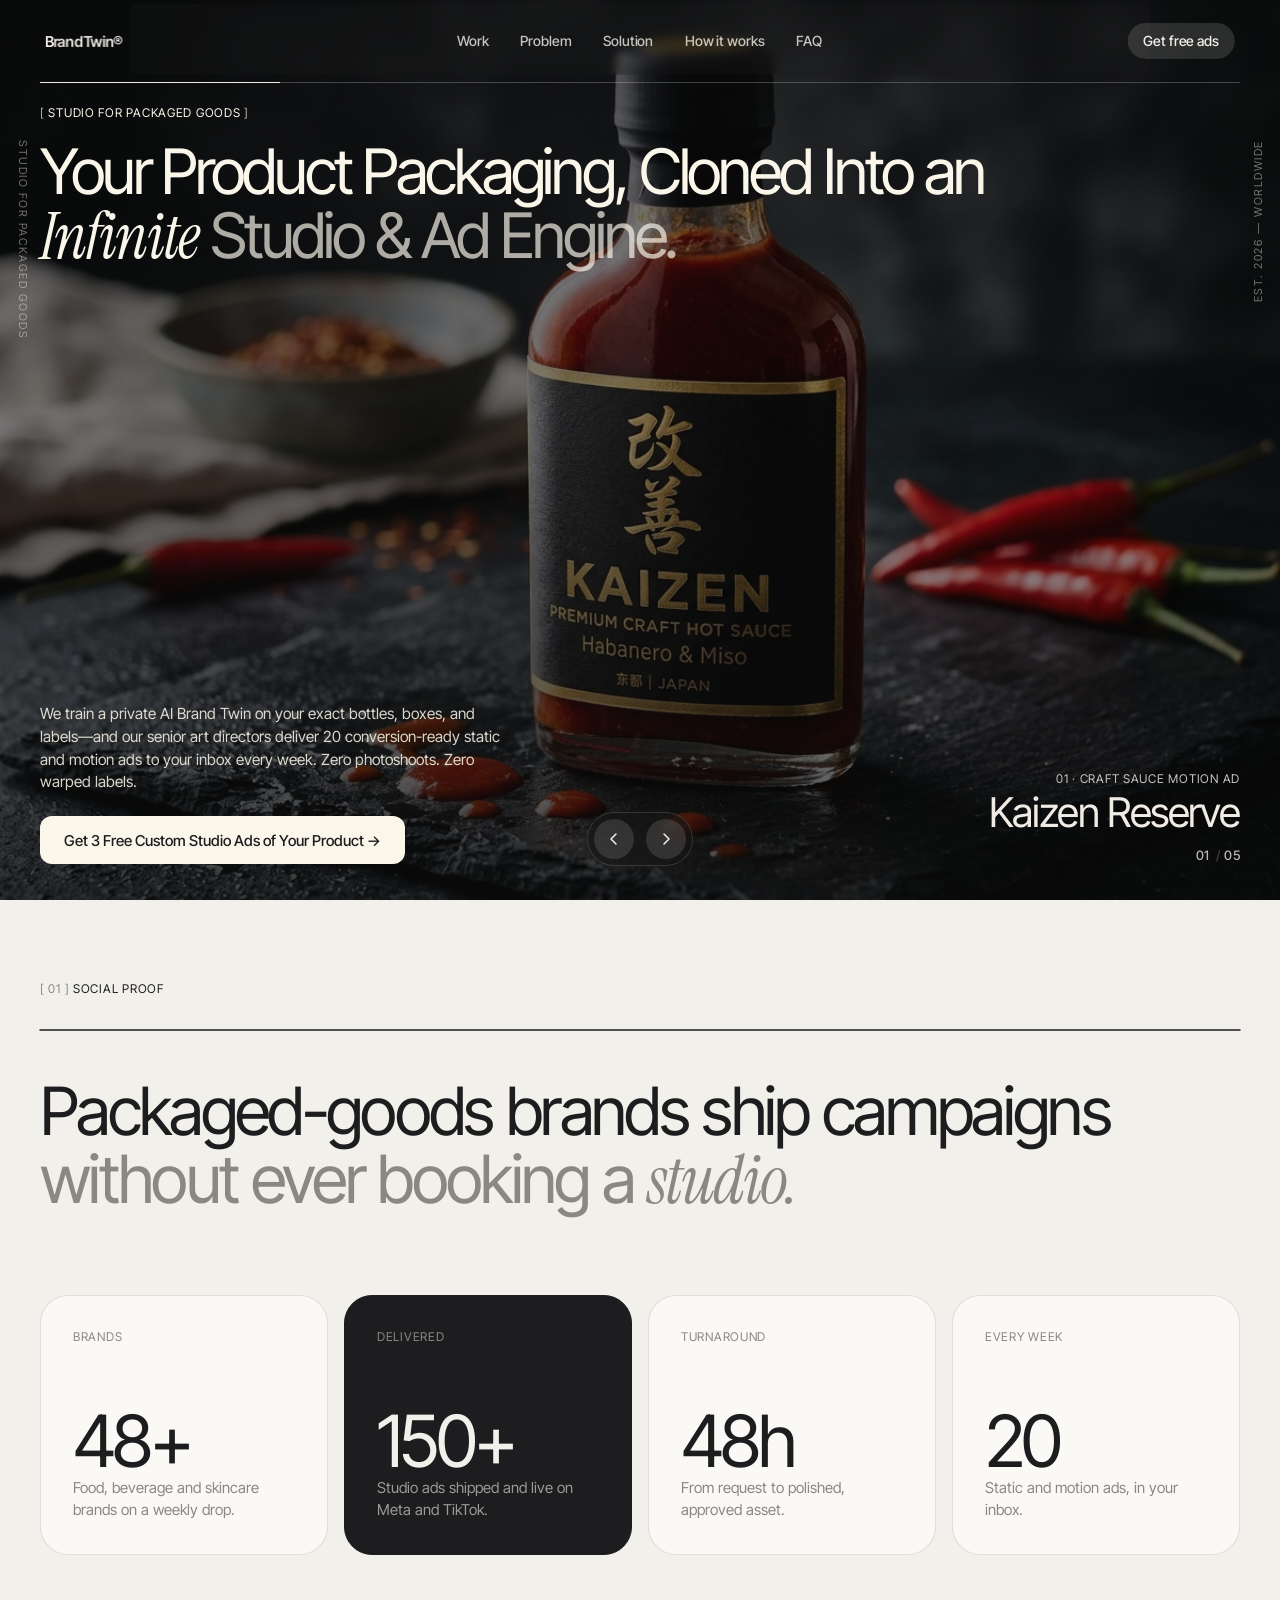
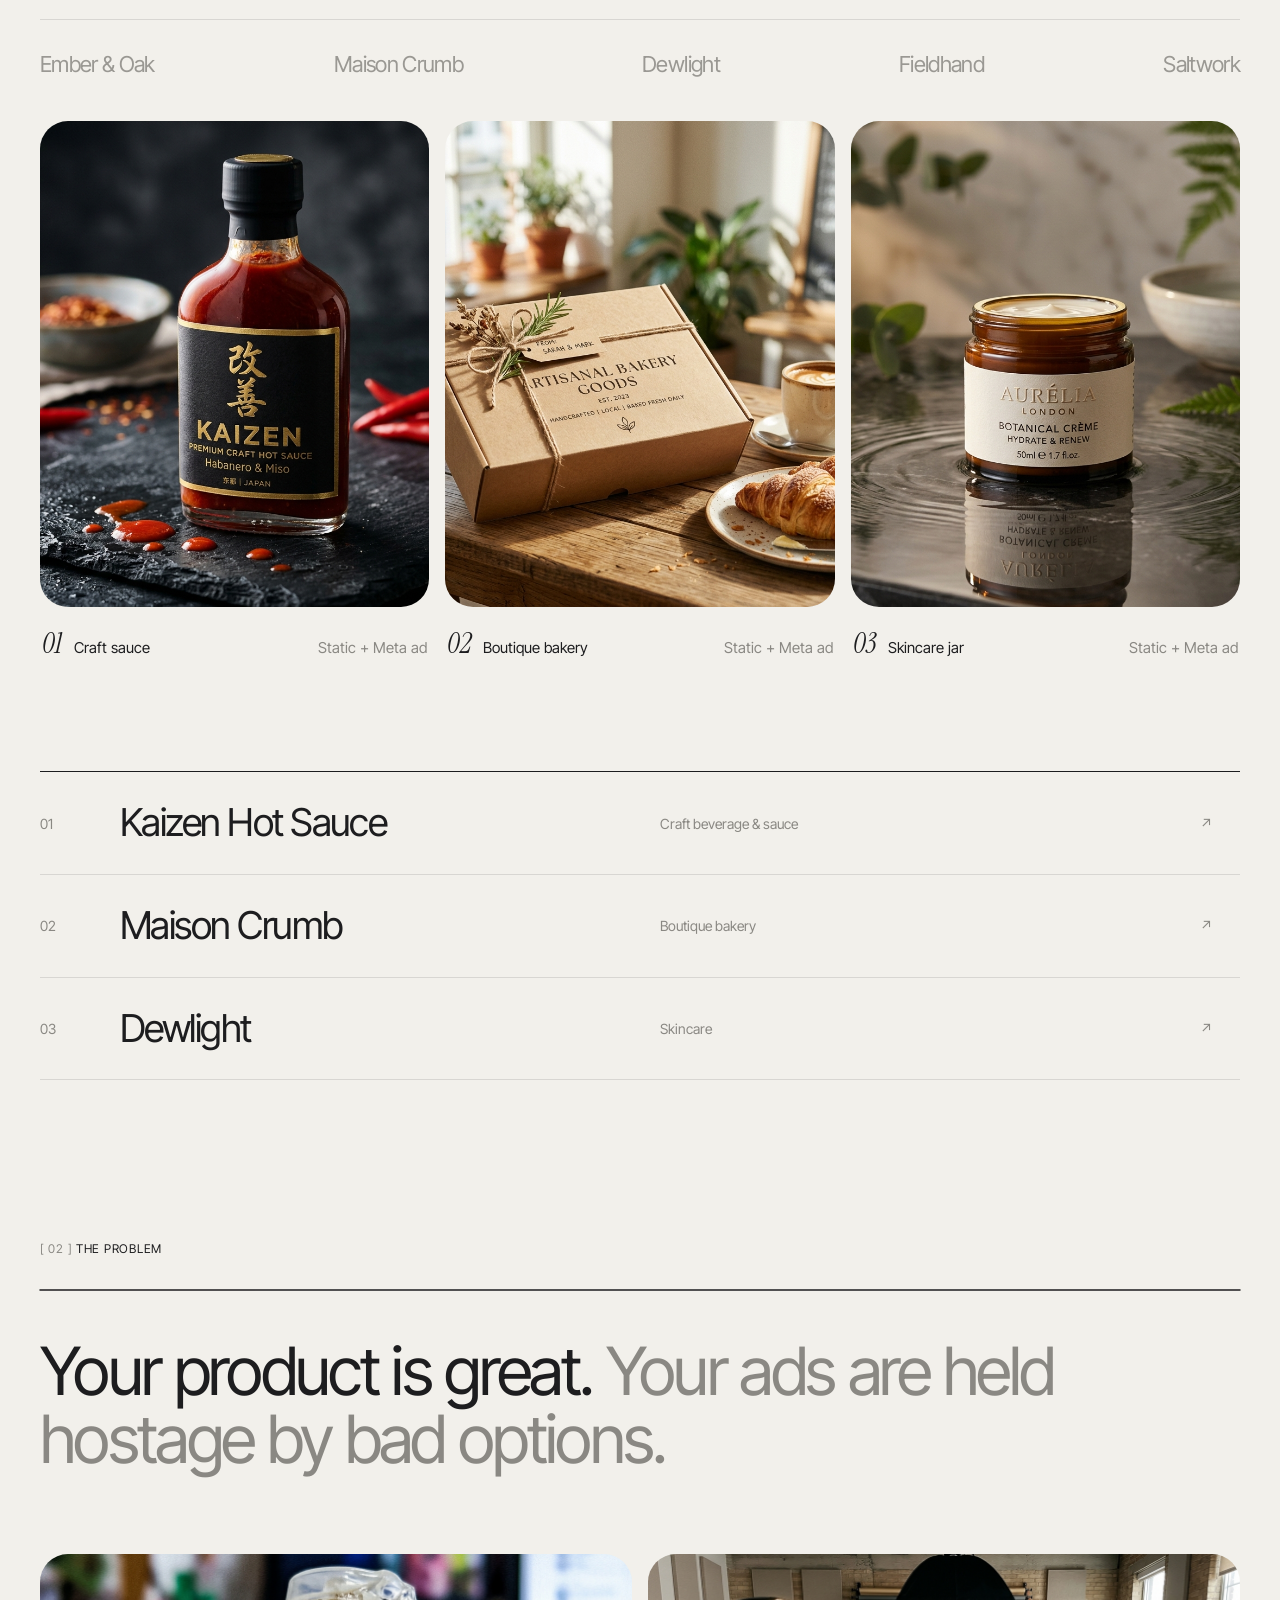
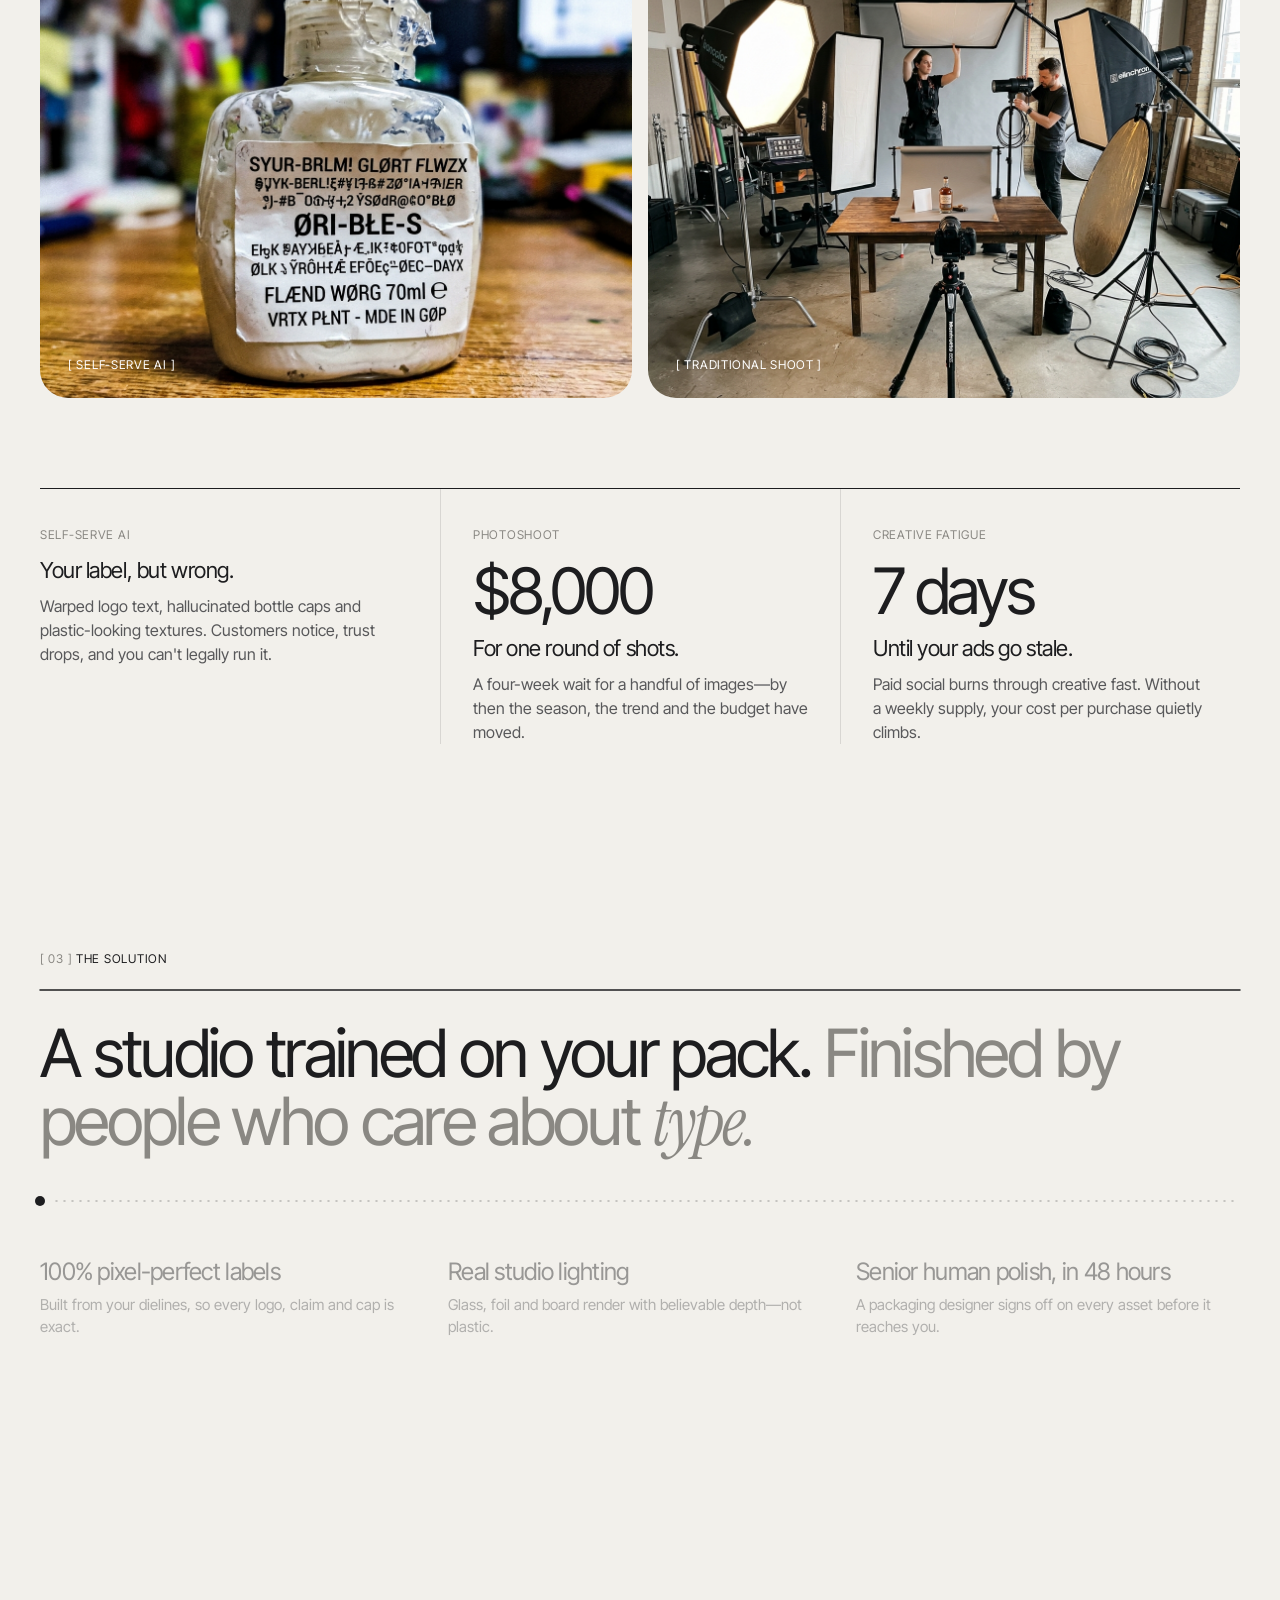
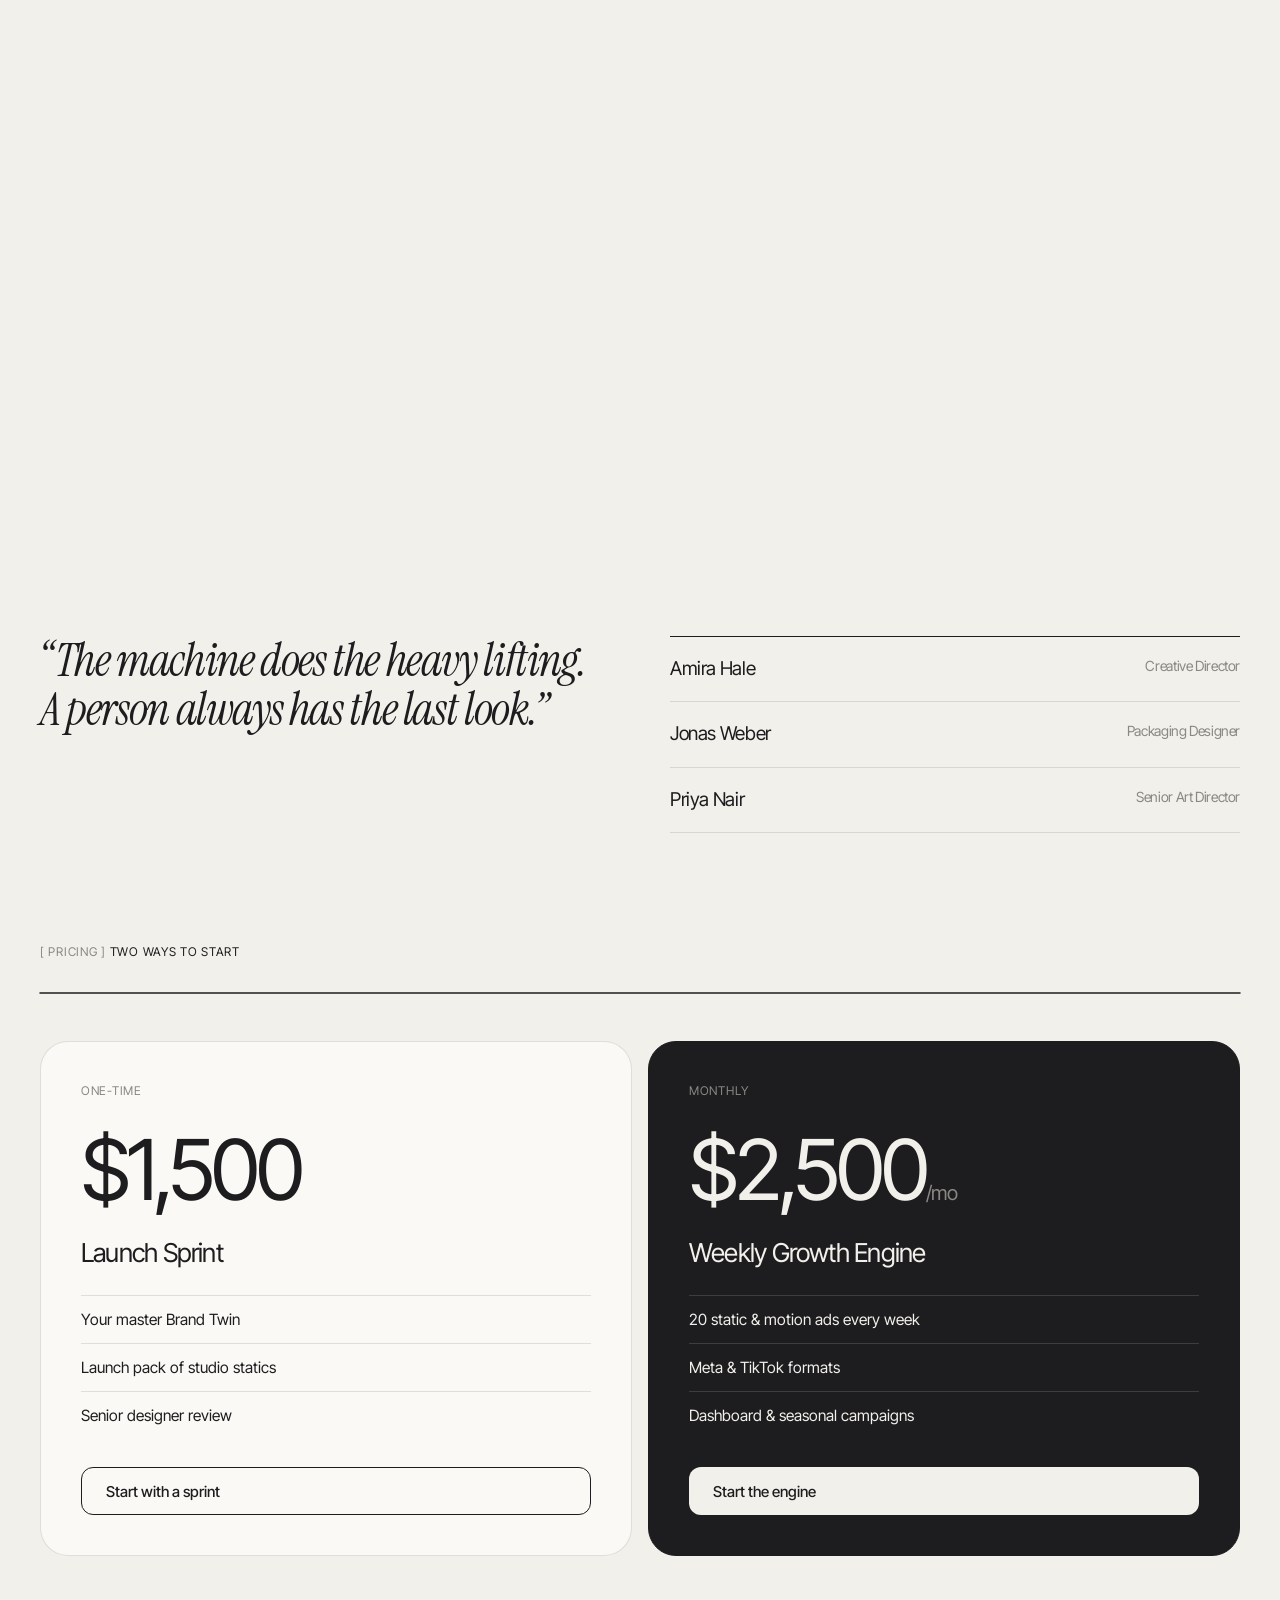
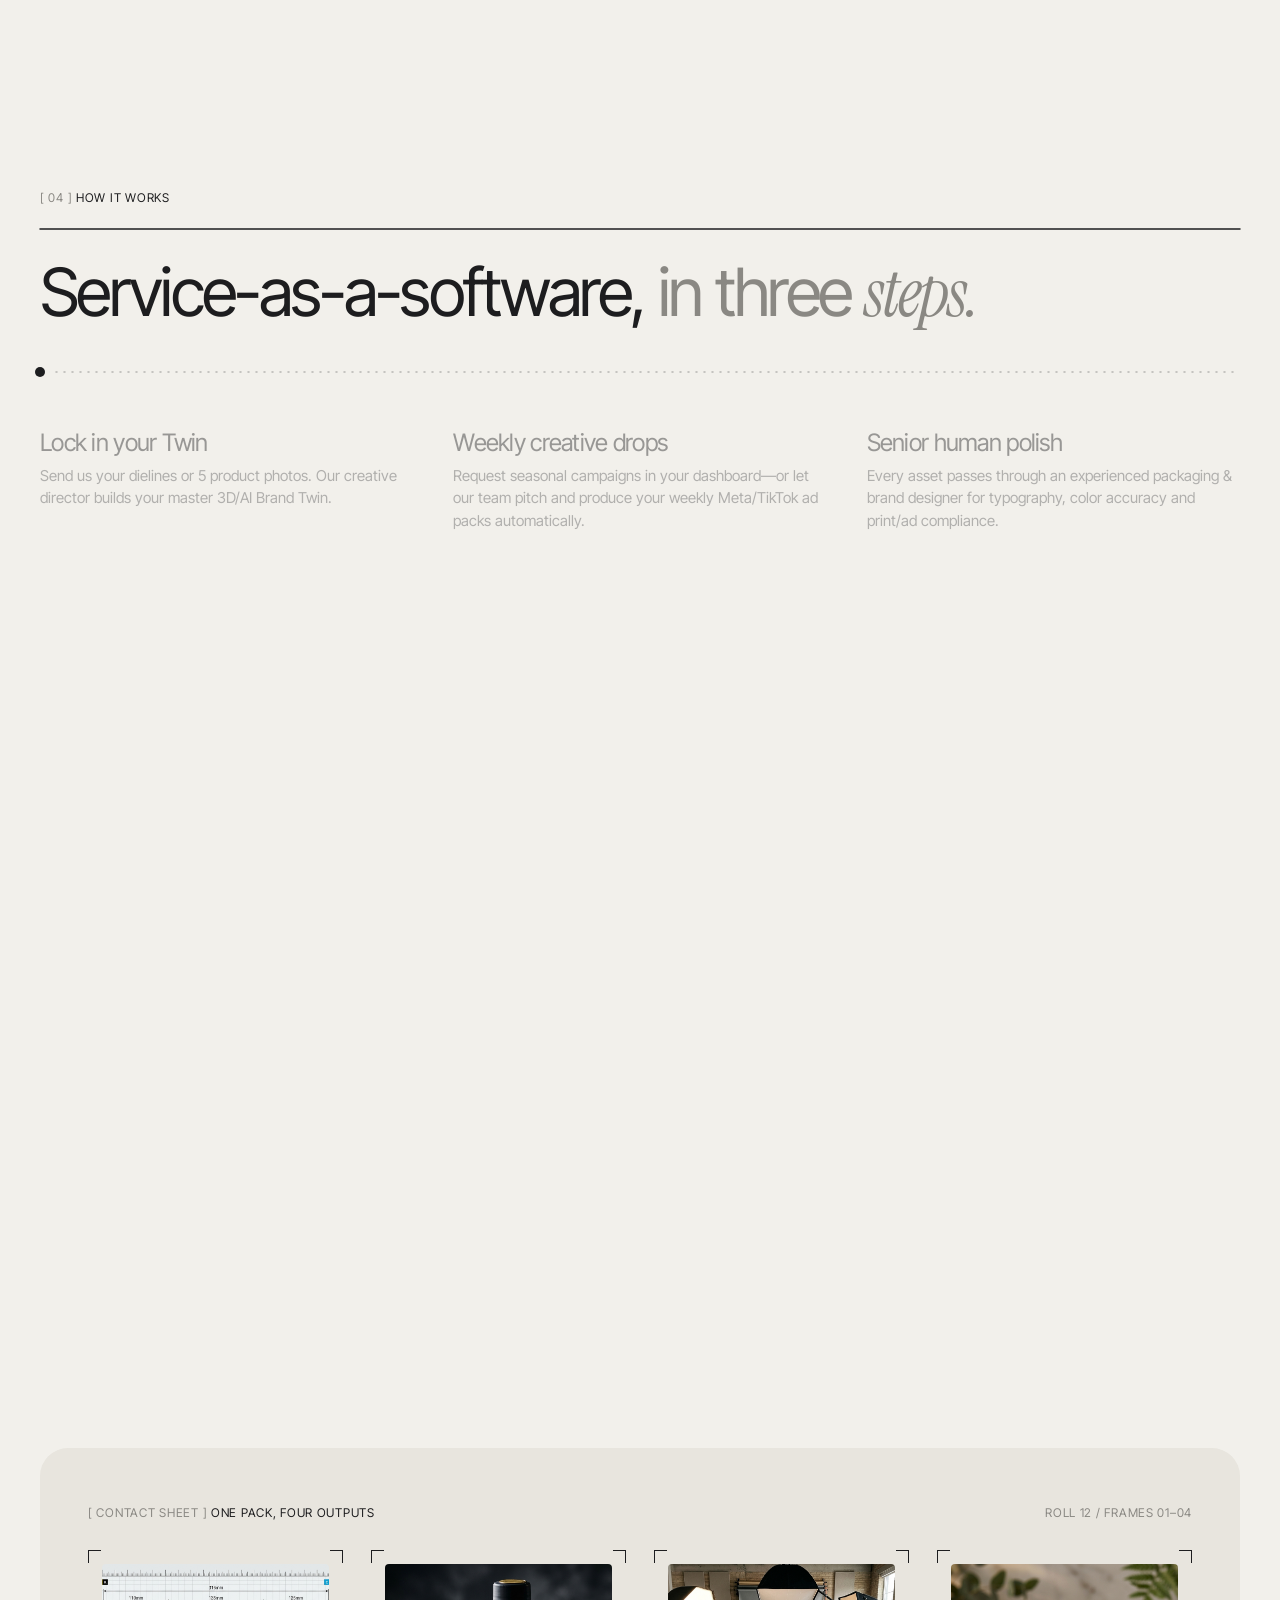
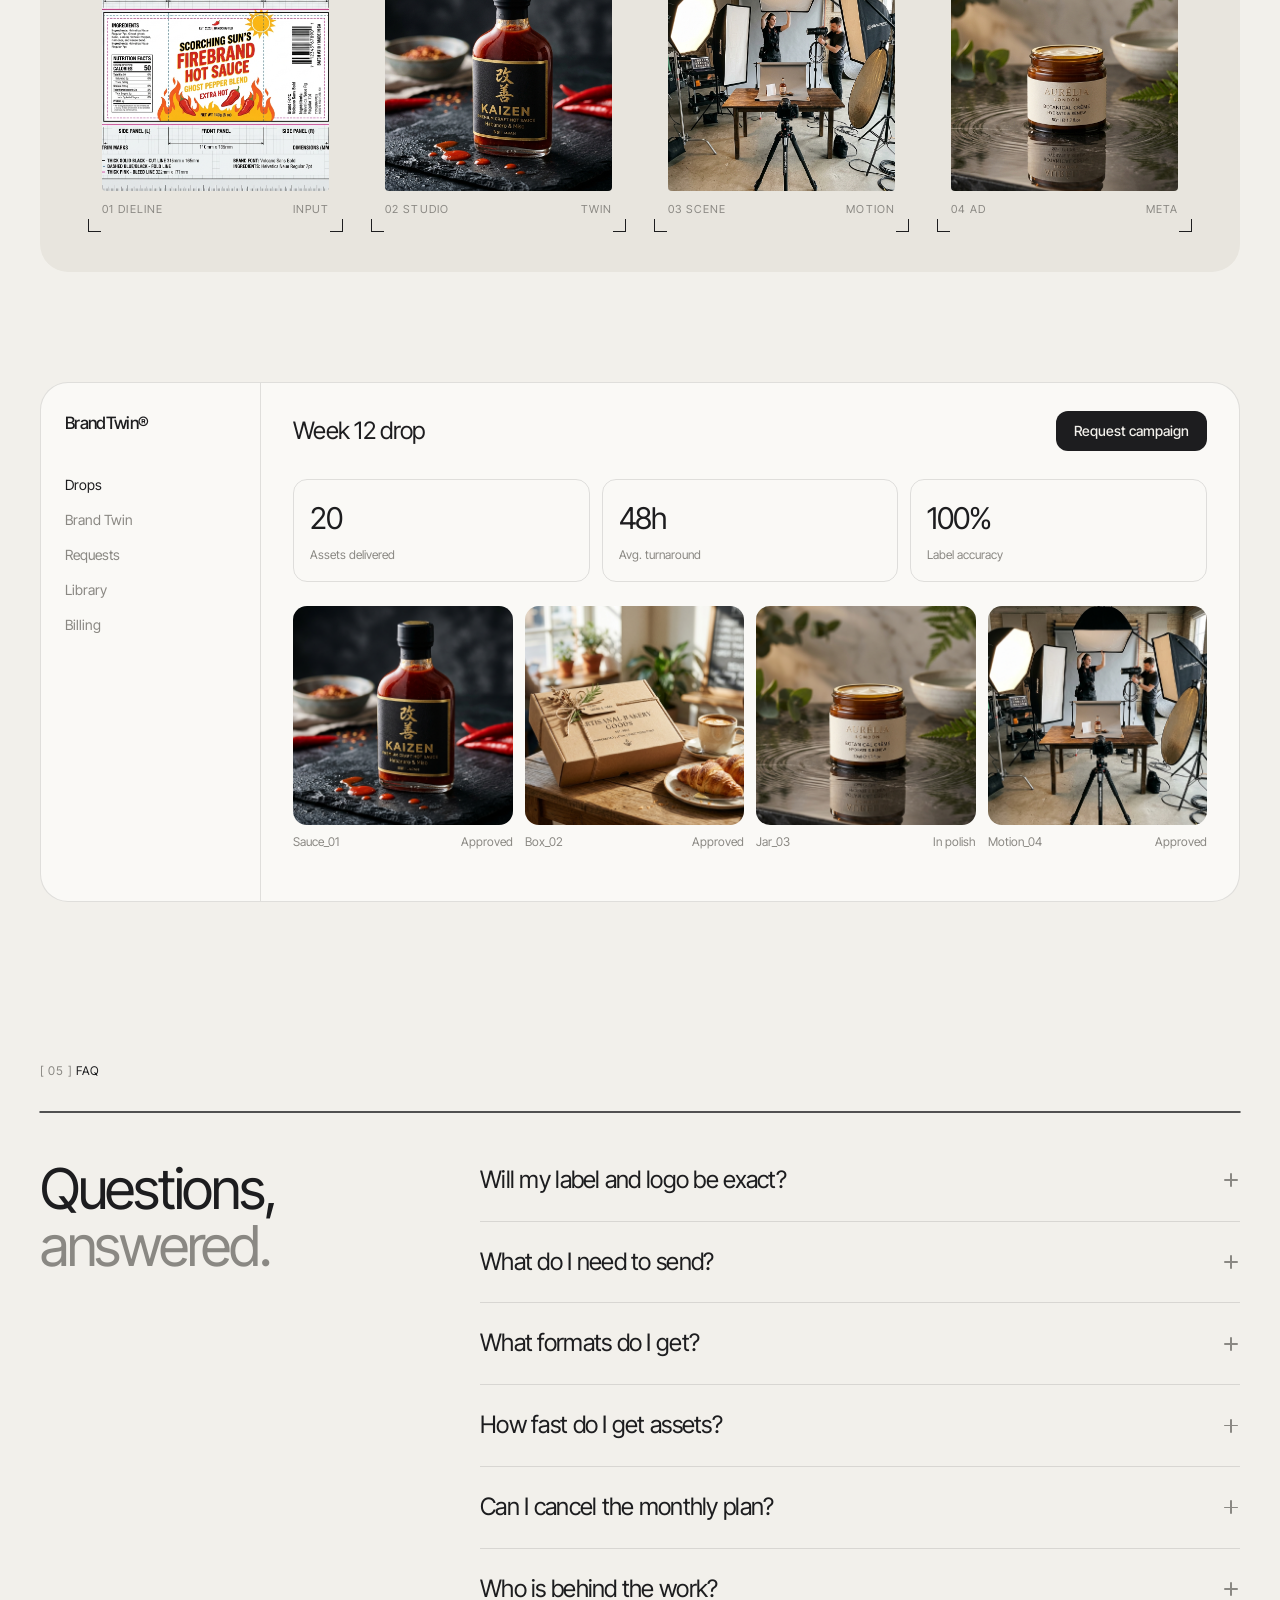
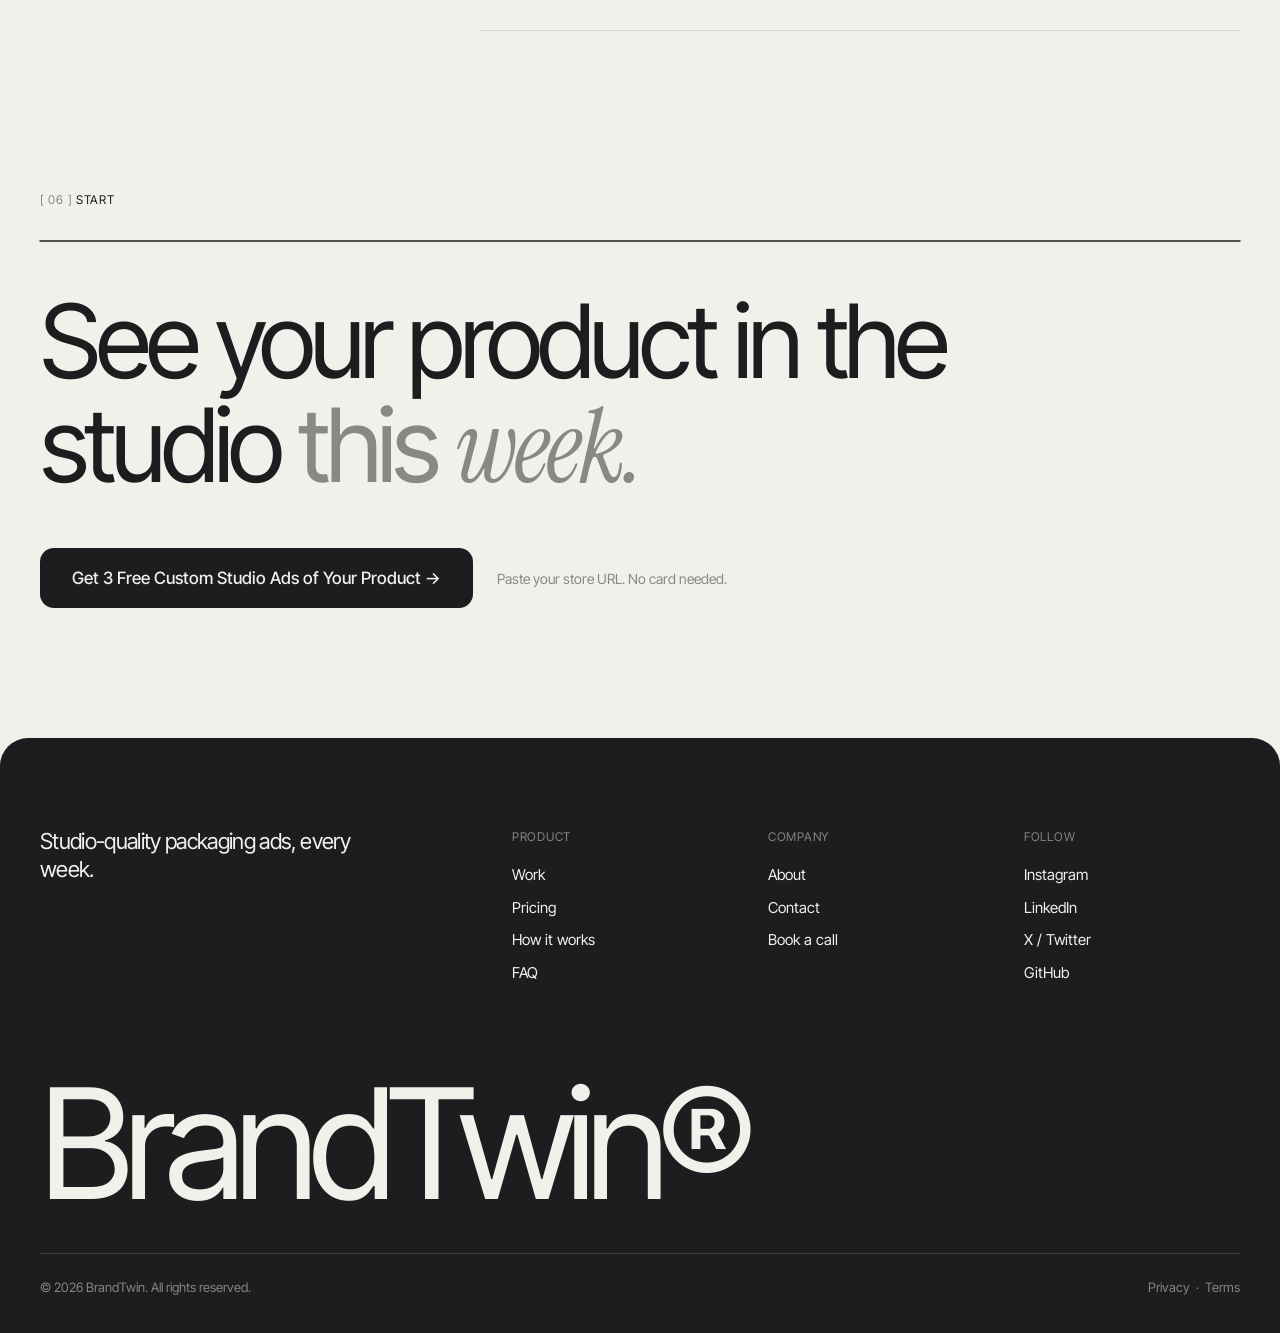
==== commit 33cd8ed6: "Add Annnimate accordion animation with SplitText line reveal to FAQ section" ====
--- a/index.html
+++ b/index.html
@@ -12,6 +12,7 @@
 <link rel="stylesheet" href="elastic-divider.css">
 <link rel="stylesheet" href="process-rail.css">
 <link rel="stylesheet" href="curtain-slider.css">
+<link rel="stylesheet" href="accordion.css">
 <style>
 :root{--bg:#F2F0EB;--ink:#1D1D1F;--mute:#8A8883;--line:rgba(29,29,31,.12);--card:#FAF9F6;--accent:#CC5500;--r:28px}
 *{box-sizing:border-box;margin:0;padding:0}
@@ -465,13 +466,91 @@
 <div class="eldv_divider" data-anm-elastic-divider data-anm-color="#1D1D1F" data-anm-weight="1.5" data-anm-frequency="2.6" data-anm-damping="0.72" data-anm-sensitivity="1" data-anm-max-amplitude="38"><svg class="eldv_svg" data-anm-elastic-divider-svg aria-hidden="true" focusable="false"><path class="eldv_path" data-anm-elastic-divider-path fill="none" stroke-linecap="round"></path></svg></div>
 <div class="faq-grid">
 <div><h2 class="rv" style="font-size:clamp(36px,4.4vw,64px)">Questions, <em>answered.</em></h2></div>
-<div class="rv">
-<details><summary>Will my label and logo be exact?</summary><p>Yes. We build from your dielines and vector artwork, and a senior designer checks every asset against them before delivery.</p></details>
-<details><summary>What do I need to send?</summary><p>Your dielines, or five clear product photos. That's enough for us to build your master Brand Twin.</p></details>
-<details><summary>What formats do I get?</summary><p>Static and motion ads sized for Meta and TikTok, plus clean studio shots for your store.</p></details>
-<details><summary>How fast do I get assets?</summary><p>Requests are delivered within 48 hours, and your weekly pack of 20 lands in your inbox automatically.</p></details>
-<details><summary>Can I cancel the monthly plan?</summary><p>Yes, anytime. The Brand Twin built for you stays yours.</p></details>
-<details><summary>Who is behind the work?</summary><p>AI does the heavy lifting; senior art directors and packaging designers direct and finish every piece.</p></details>
+<div class="accordion_section rv" data-anm-accordion data-anm-allow-multiple="false" data-anm-icon-mode="both">
+  <div class="accordion_item" data-anm-accordion-item data-anm-duration="0.55" data-anm-ease="expo.inOut">
+    <button type="button" class="accordion_trigger" data-anm-accordion-trigger>
+      <span class="accordion_title">Will my label and logo be exact?</span>
+      <span class="accordion_icon" data-anm-accordion-icon data-anm-icon-rotation="-180" aria-hidden="true">
+        <span class="accordion_icon_bar accordion_icon_h" data-anm-accordion-icon-horizontal></span>
+        <span class="accordion_icon_bar accordion_icon_v" data-anm-accordion-icon-vertical></span>
+      </span>
+    </button>
+    <div class="accordion_content" data-anm-accordion-content data-anm-accordion-stagger-text data-anm-stagger-start-delay="100">
+      <div class="accordion_inner">
+        <p class="accordion_text">Yes. We build from your dielines and vector artwork, and a senior designer checks every asset against them before delivery.</p>
+      </div>
+    </div>
+  </div>
+  <div class="accordion_item" data-anm-accordion-item data-anm-duration="0.55" data-anm-ease="expo.inOut">
+    <button type="button" class="accordion_trigger" data-anm-accordion-trigger>
+      <span class="accordion_title">What do I need to send?</span>
+      <span class="accordion_icon" data-anm-accordion-icon data-anm-icon-rotation="-180" aria-hidden="true">
+        <span class="accordion_icon_bar accordion_icon_h" data-anm-accordion-icon-horizontal></span>
+        <span class="accordion_icon_bar accordion_icon_v" data-anm-accordion-icon-vertical></span>
+      </span>
+    </button>
+    <div class="accordion_content" data-anm-accordion-content data-anm-accordion-stagger-text data-anm-stagger-start-delay="100">
+      <div class="accordion_inner">
+        <p class="accordion_text">Your dielines, or five clear product photos. That's enough for us to build your master Brand Twin.</p>
+      </div>
+    </div>
+  </div>
+  <div class="accordion_item" data-anm-accordion-item data-anm-duration="0.55" data-anm-ease="expo.inOut">
+    <button type="button" class="accordion_trigger" data-anm-accordion-trigger>
+      <span class="accordion_title">What formats do I get?</span>
+      <span class="accordion_icon" data-anm-accordion-icon data-anm-icon-rotation="-180" aria-hidden="true">
+        <span class="accordion_icon_bar accordion_icon_h" data-anm-accordion-icon-horizontal></span>
+        <span class="accordion_icon_bar accordion_icon_v" data-anm-accordion-icon-vertical></span>
+      </span>
+    </button>
+    <div class="accordion_content" data-anm-accordion-content data-anm-accordion-stagger-text data-anm-stagger-start-delay="100">
+      <div class="accordion_inner">
+        <p class="accordion_text">Static and motion ads sized for Meta and TikTok, plus clean studio shots for your store.</p>
+      </div>
+    </div>
+  </div>
+  <div class="accordion_item" data-anm-accordion-item data-anm-duration="0.55" data-anm-ease="expo.inOut">
+    <button type="button" class="accordion_trigger" data-anm-accordion-trigger>
+      <span class="accordion_title">How fast do I get assets?</span>
+      <span class="accordion_icon" data-anm-accordion-icon data-anm-icon-rotation="-180" aria-hidden="true">
+        <span class="accordion_icon_bar accordion_icon_h" data-anm-accordion-icon-horizontal></span>
+        <span class="accordion_icon_bar accordion_icon_v" data-anm-accordion-icon-vertical></span>
+      </span>
+    </button>
+    <div class="accordion_content" data-anm-accordion-content data-anm-accordion-stagger-text data-anm-stagger-start-delay="100">
+      <div class="accordion_inner">
+        <p class="accordion_text">Requests are delivered within 48 hours, and your weekly pack of 20 lands in your inbox automatically.</p>
+      </div>
+    </div>
+  </div>
+  <div class="accordion_item" data-anm-accordion-item data-anm-duration="0.55" data-anm-ease="expo.inOut">
+    <button type="button" class="accordion_trigger" data-anm-accordion-trigger>
+      <span class="accordion_title">Can I cancel the monthly plan?</span>
+      <span class="accordion_icon" data-anm-accordion-icon data-anm-icon-rotation="-180" aria-hidden="true">
+        <span class="accordion_icon_bar accordion_icon_h" data-anm-accordion-icon-horizontal></span>
+        <span class="accordion_icon_bar accordion_icon_v" data-anm-accordion-icon-vertical></span>
+      </span>
+    </button>
+    <div class="accordion_content" data-anm-accordion-content data-anm-accordion-stagger-text data-anm-stagger-start-delay="100">
+      <div class="accordion_inner">
+        <p class="accordion_text">Yes, anytime. The Brand Twin built for you stays yours.</p>
+      </div>
+    </div>
+  </div>
+  <div class="accordion_item" data-anm-accordion-item data-anm-duration="0.55" data-anm-ease="expo.inOut">
+    <button type="button" class="accordion_trigger" data-anm-accordion-trigger>
+      <span class="accordion_title">Who is behind the work?</span>
+      <span class="accordion_icon" data-anm-accordion-icon data-anm-icon-rotation="-180" aria-hidden="true">
+        <span class="accordion_icon_bar accordion_icon_h" data-anm-accordion-icon-horizontal></span>
+        <span class="accordion_icon_bar accordion_icon_v" data-anm-accordion-icon-vertical></span>
+      </span>
+    </button>
+    <div class="accordion_content" data-anm-accordion-content data-anm-accordion-stagger-text data-anm-stagger-start-delay="100">
+      <div class="accordion_inner">
+        <p class="accordion_text">AI does the heavy lifting; senior art directors and packaging designers direct and finish every piece.</p>
+      </div>
+    </div>
+  </div>
 </div></div></div></section>
 
 <section class="cta" id="cta"><div class="wrap">
@@ -514,9 +593,11 @@
 <script src="CustomEase.min.js"></script>
 <script src="MotionPathPlugin.min.js"></script>
 <script src="DrawSVGPlugin.min.js"></script>
+<script src="SplitText.min.js"></script>
 <script src="floating-navbar.js"></script>
 <script src="elastic-divider.js"></script>
 <script src="process-rail.js"></script>
 <script src="curtain-slider.js"></script>
+<script src="accordion.js"></script>
 </body>
 </html>
--- a/accordion.css
+++ b/accordion.css
@@ -0,0 +1,128 @@
+/* Accordion — smooth GSAP height + rotating/fading icon + SplitText line-by-line reveal */
+
+.accordion_section {
+  width: 100%;
+}
+
+.accordion_item {
+  border-top: 1px solid var(--line, rgba(29, 29, 31, 0.12));
+}
+
+.accordion_item:first-child {
+  border-top: 0;
+}
+
+.accordion_item:last-child {
+  border-bottom: 1px solid var(--line, rgba(29, 29, 31, 0.12));
+}
+
+.accordion_trigger {
+  width: 100%;
+  display: flex;
+  align-items: center;
+  justify-content: space-between;
+  gap: 24px;
+  padding: 26px 0;
+  background: none;
+  border: 0;
+  color: var(--ink, #1D1D1F);
+  font-family: inherit;
+  font-size: 24px;
+  font-weight: 400;
+  letter-spacing: -0.03em;
+  line-height: 1.2;
+  text-align: left;
+  cursor: pointer;
+  transition: color 0.25s ease;
+}
+
+.accordion_item:first-child .accordion_trigger {
+  padding-top: 6px;
+}
+
+.accordion_trigger:hover {
+  color: var(--accent, #CC5500);
+}
+
+.accordion_trigger:focus-visible {
+  outline: 1px solid var(--ink, #1D1D1F);
+  outline-offset: 4px;
+  border-radius: 4px;
+}
+
+.accordion_title {
+  flex: 1;
+}
+
+.accordion_icon {
+  position: relative;
+  width: 18px;
+  height: 18px;
+  flex: 0 0 18px;
+  display: inline-flex;
+  align-items: center;
+  justify-content: center;
+  color: var(--mute, #8A8883);
+  transform-origin: 50% 50%;
+  transition: color 0.25s ease;
+}
+
+.accordion_trigger:hover .accordion_icon {
+  color: var(--accent, #CC5500);
+}
+
+.accordion_icon_bar {
+  position: absolute;
+  background-color: currentColor;
+  border-radius: 1px;
+}
+
+.accordion_icon_h {
+  width: 14px;
+  height: 1.5px;
+}
+
+.accordion_icon_v {
+  width: 1.5px;
+  height: 14px;
+}
+
+.accordion_content {
+  overflow: hidden;
+  will-change: height;
+}
+
+.accordion_inner {
+  padding-bottom: 26px;
+}
+
+.accordion_text {
+  margin: 0;
+  color: #58585a;
+  max-width: 620px;
+  font-size: 16.5px;
+  line-height: 1.55;
+}
+
+.accordion_split_line-mask {
+  overflow: hidden;
+  display: block;
+  padding-bottom: 0.08em;
+  margin-bottom: -0.08em;
+}
+
+.accordion_split_line {
+  display: block;
+  will-change: transform;
+}
+
+@media (max-width: 900px) {
+  .accordion_trigger {
+    font-size: 20px;
+    padding: 22px 0;
+  }
+
+  .accordion_inner {
+    padding-bottom: 22px;
+  }
+}
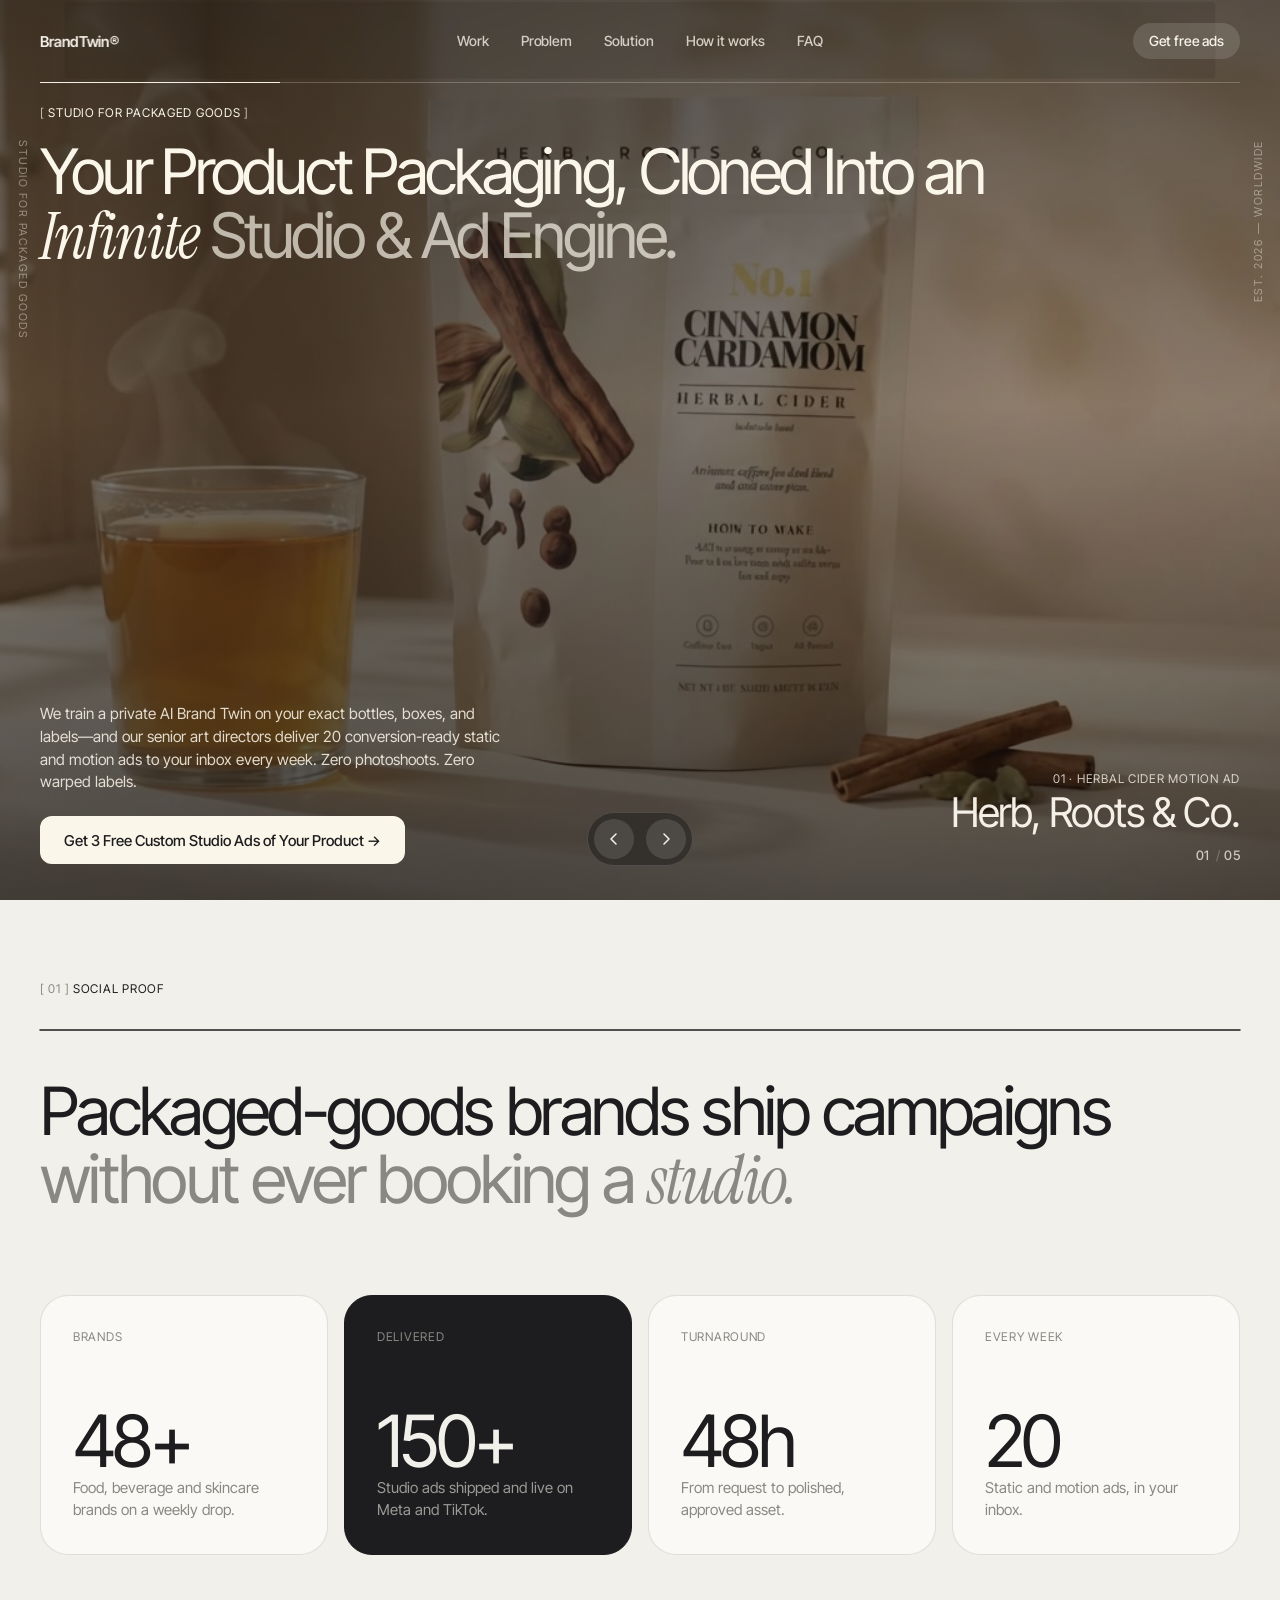
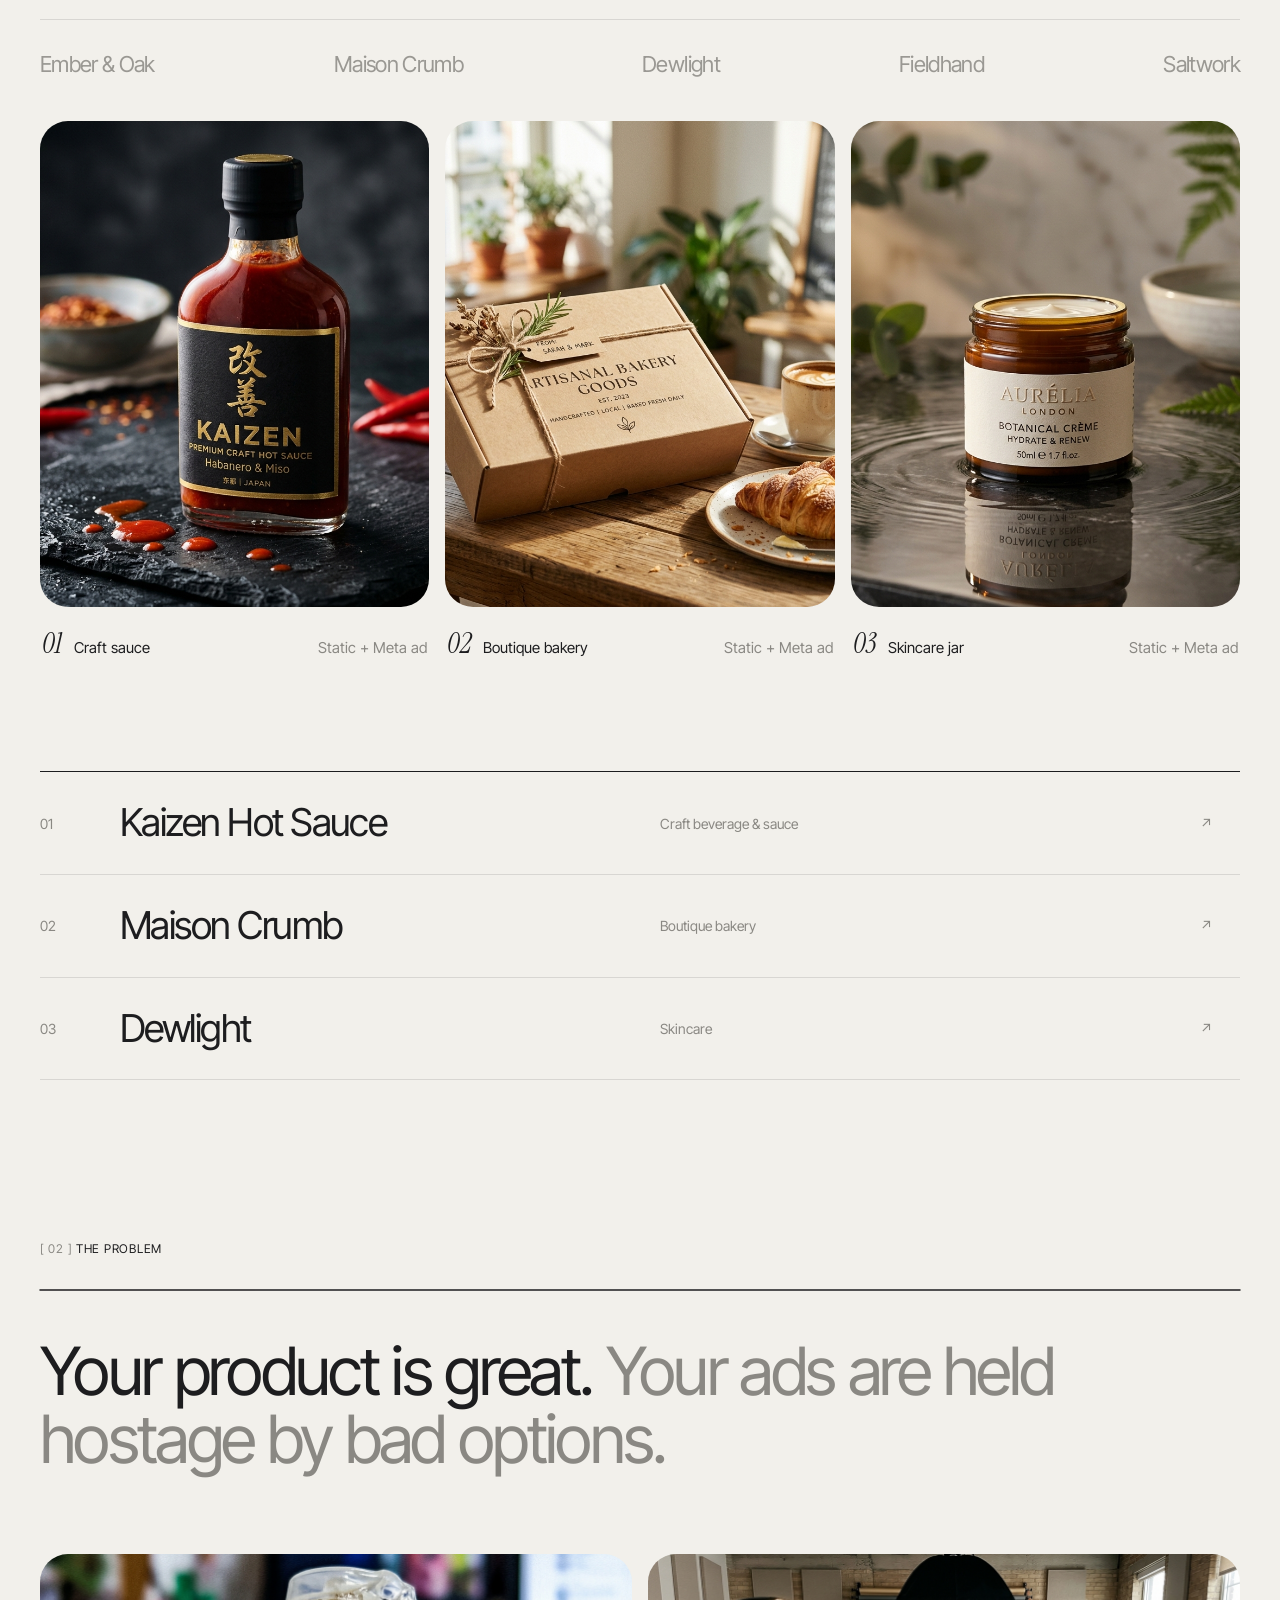
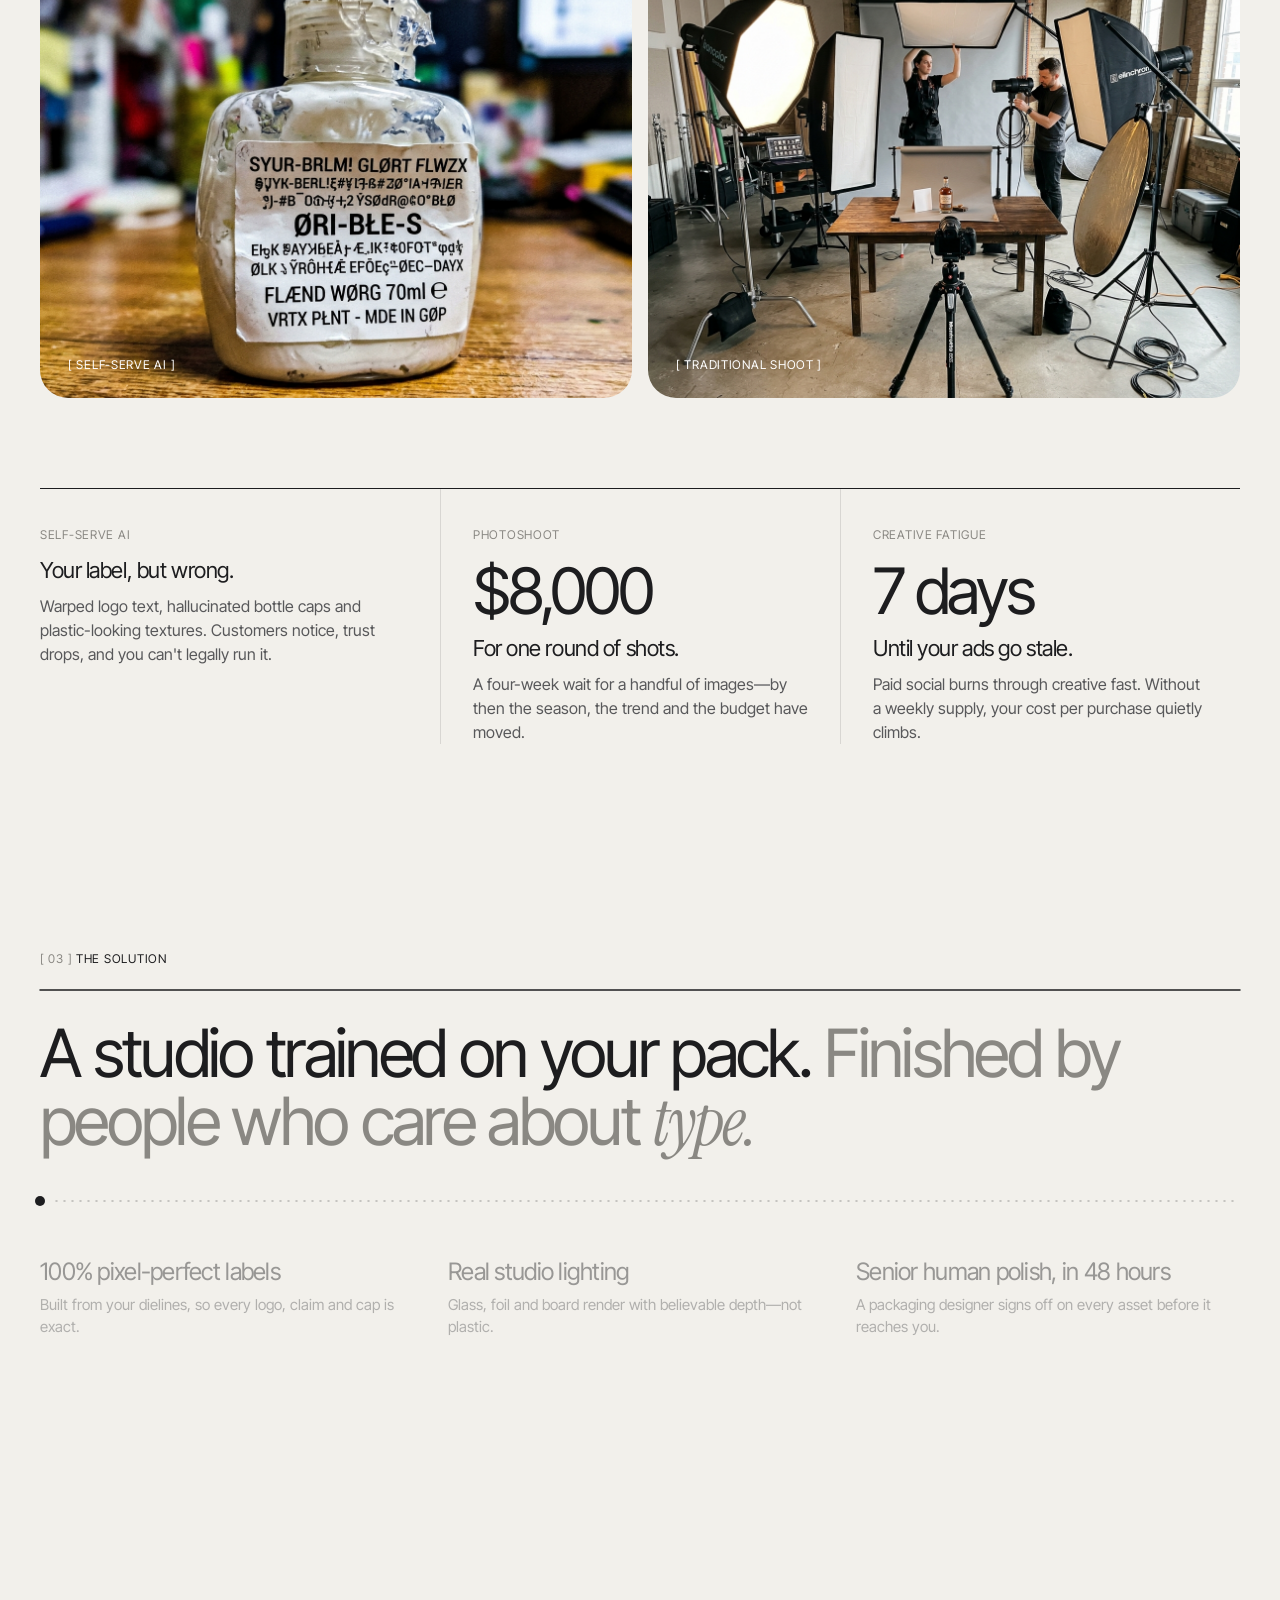
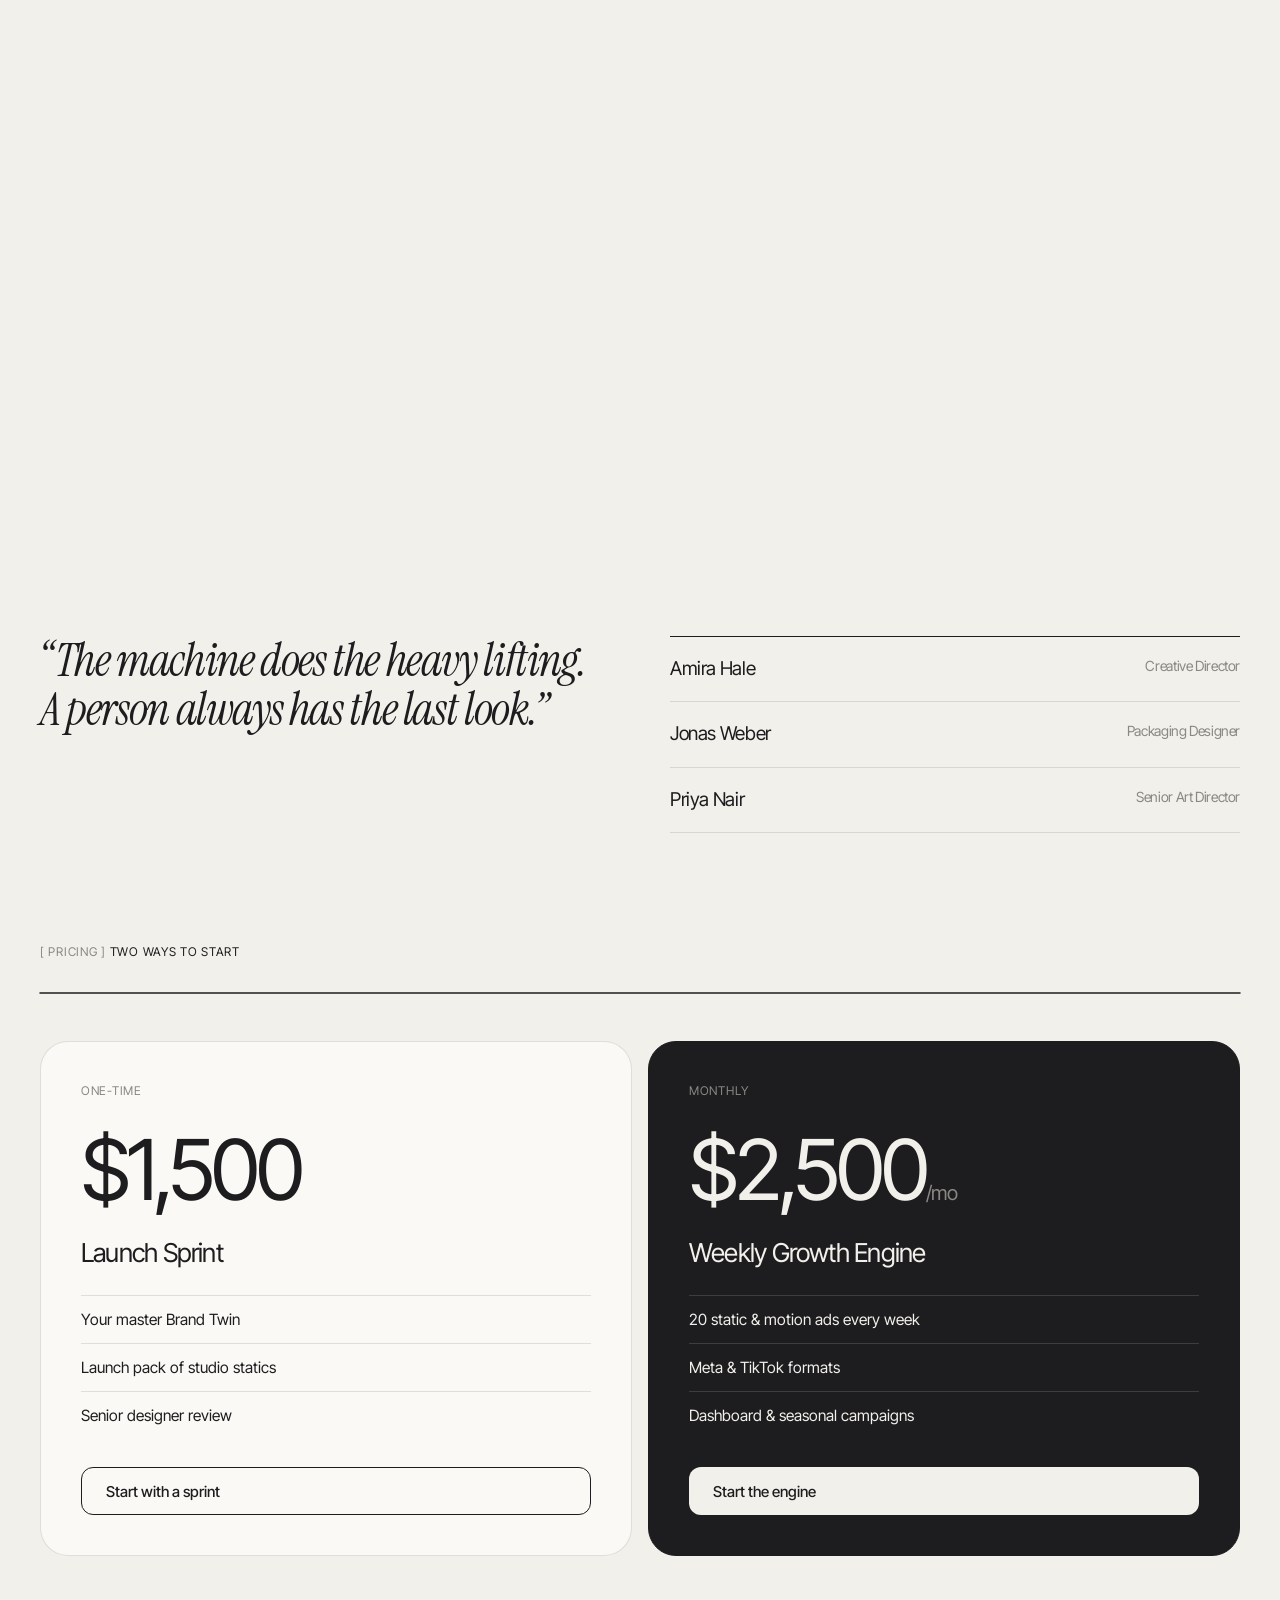
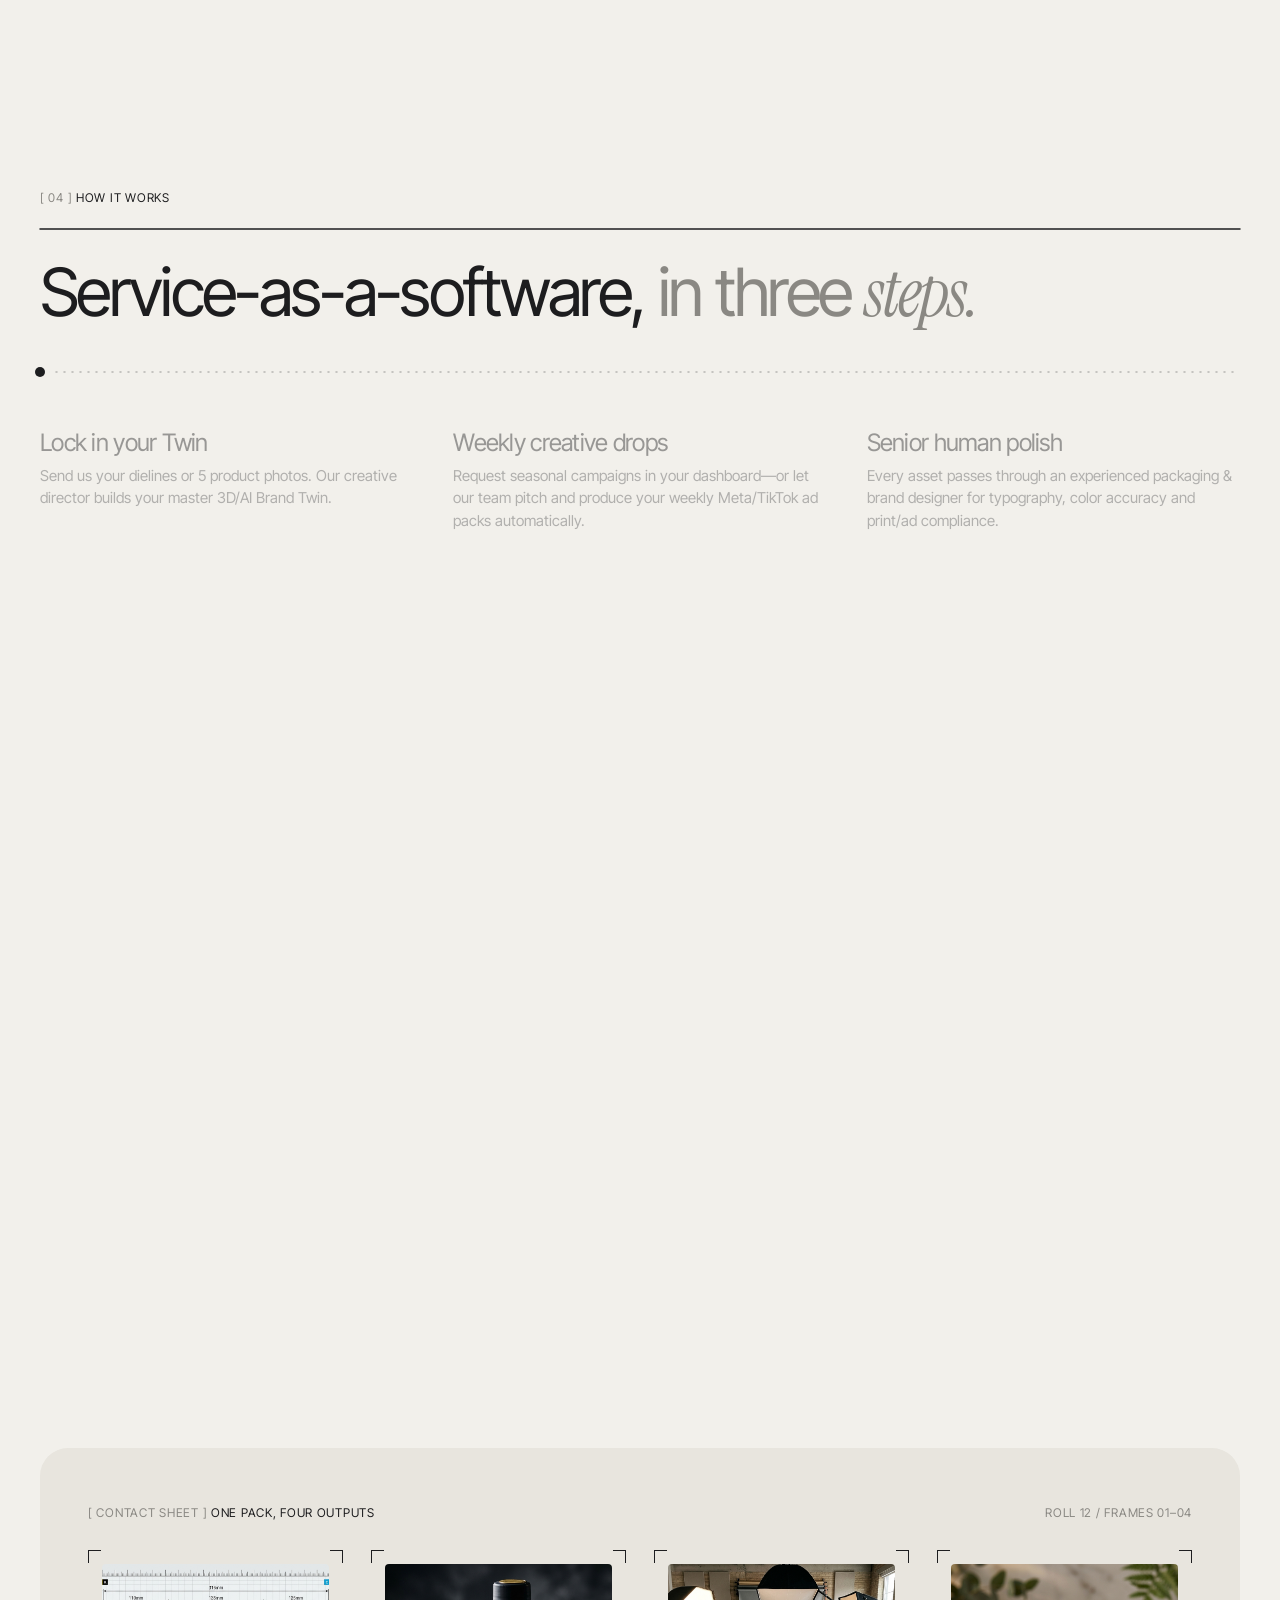
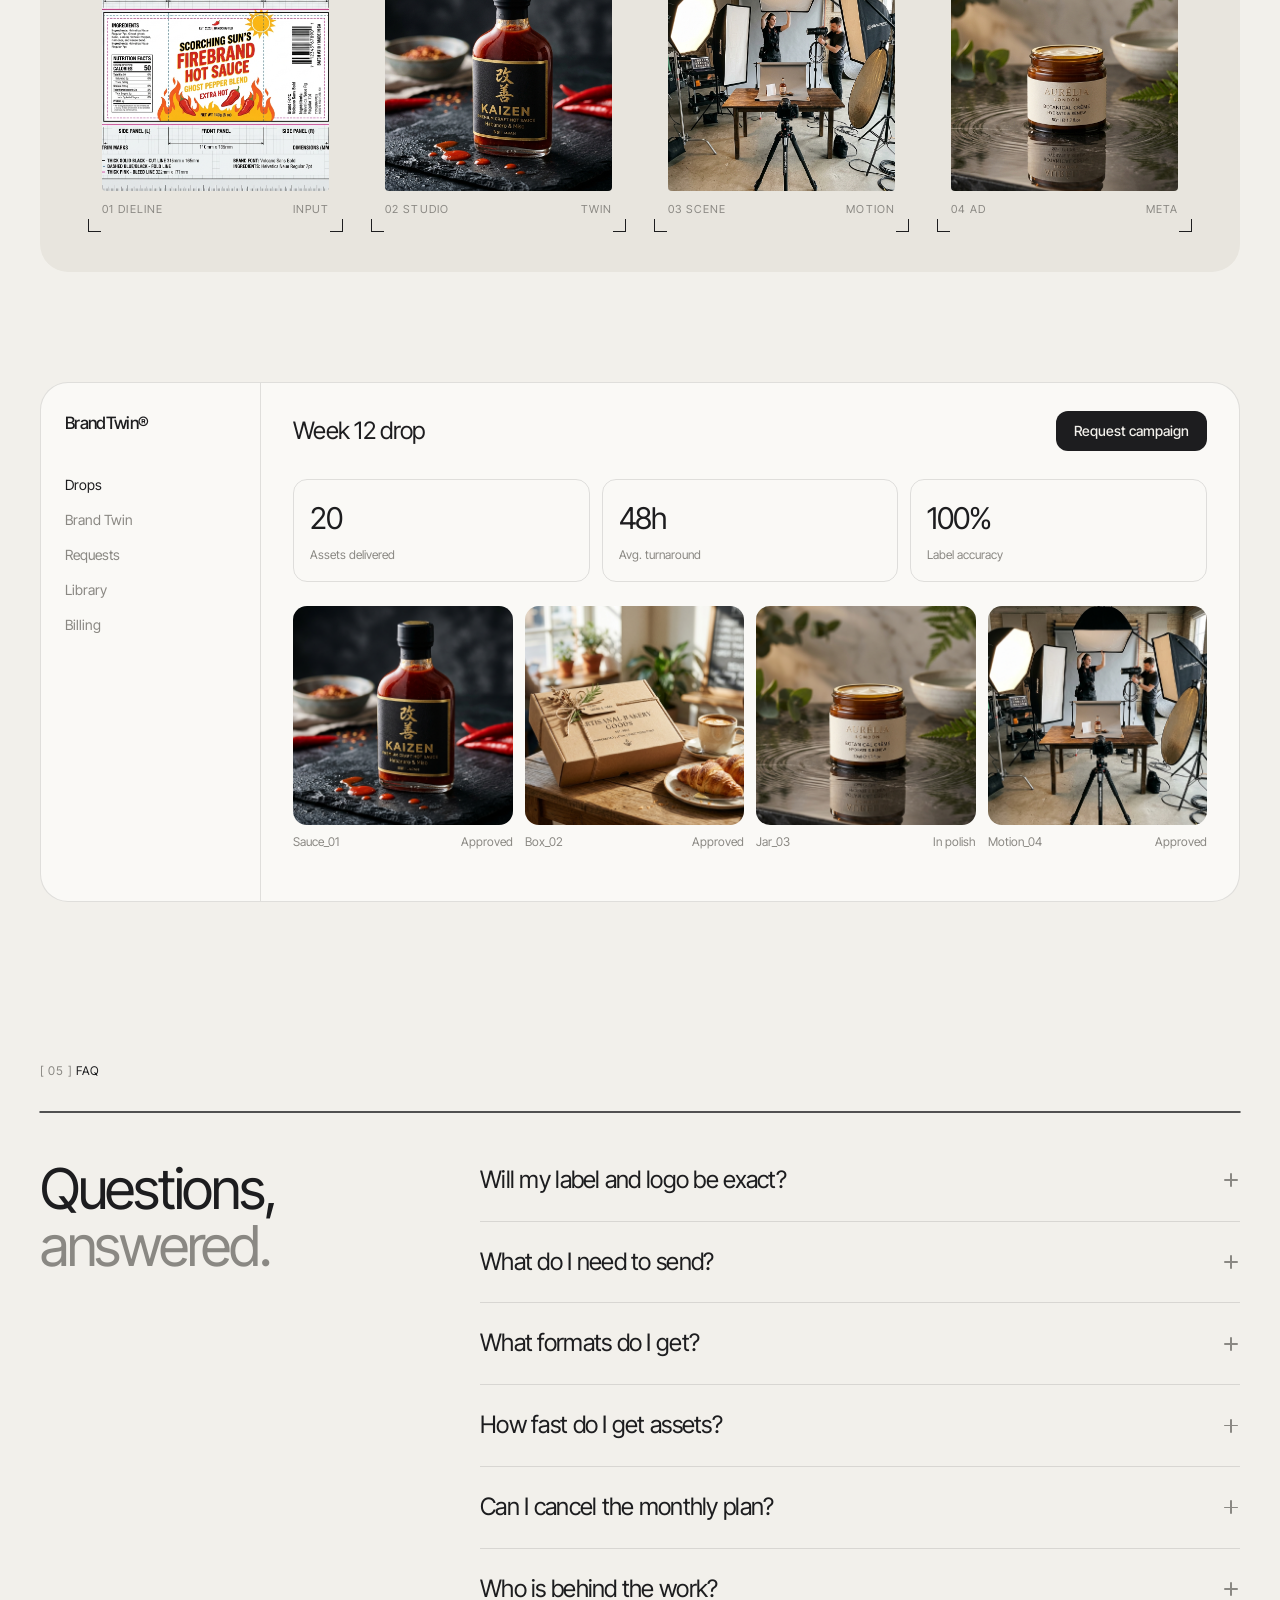
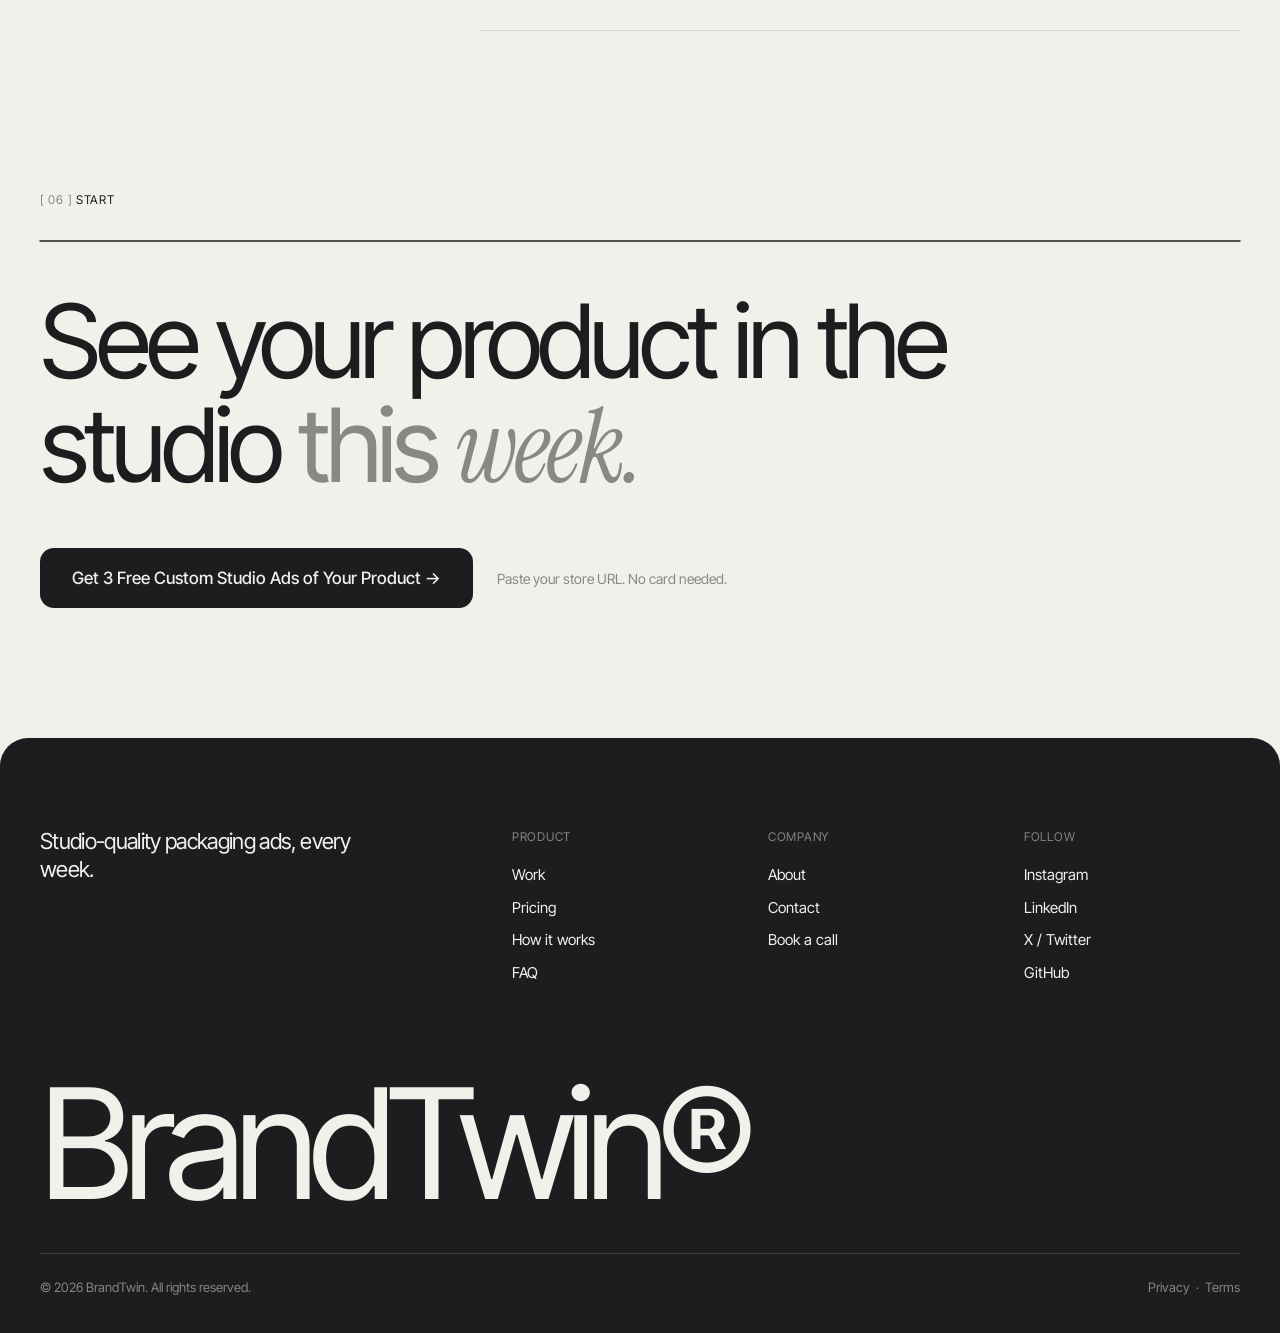
==== commit e119291e: "Replace hero slide 01 placeholder with Herb, Roots & Co. Herbal Cider ad" ====
--- a/index.html
+++ b/index.html
@@ -256,8 +256,8 @@
     data-anm-drag="true"
   >
     <div class="cs_slides" data-anm-cs-slides>
-      <div class="cs_slide" data-anm-cs-slide data-title="Kaizen Reserve" data-label="01 · Craft Sauce Motion Ad">
-        <video src="hero_ad_01.mp4" poster="sauce_studio.jpg" muted loop playsinline></video>
+      <div class="cs_slide" data-anm-cs-slide data-title="Herb, Roots &amp; Co." data-label="01 · Herbal Cider Motion Ad">
+        <video src="hero_herbal_cider.mp4" poster="hero_herbal_cider_poster.jpg" muted loop playsinline></video>
       </div>
       <div class="cs_slide" data-anm-cs-slide data-title="Dewlight Botanical" data-label="02 · Skincare Studio Film">
         <video src="hero_ad_02.mp4" poster="cosmetics_studio.jpg" muted loop playsinline></video>
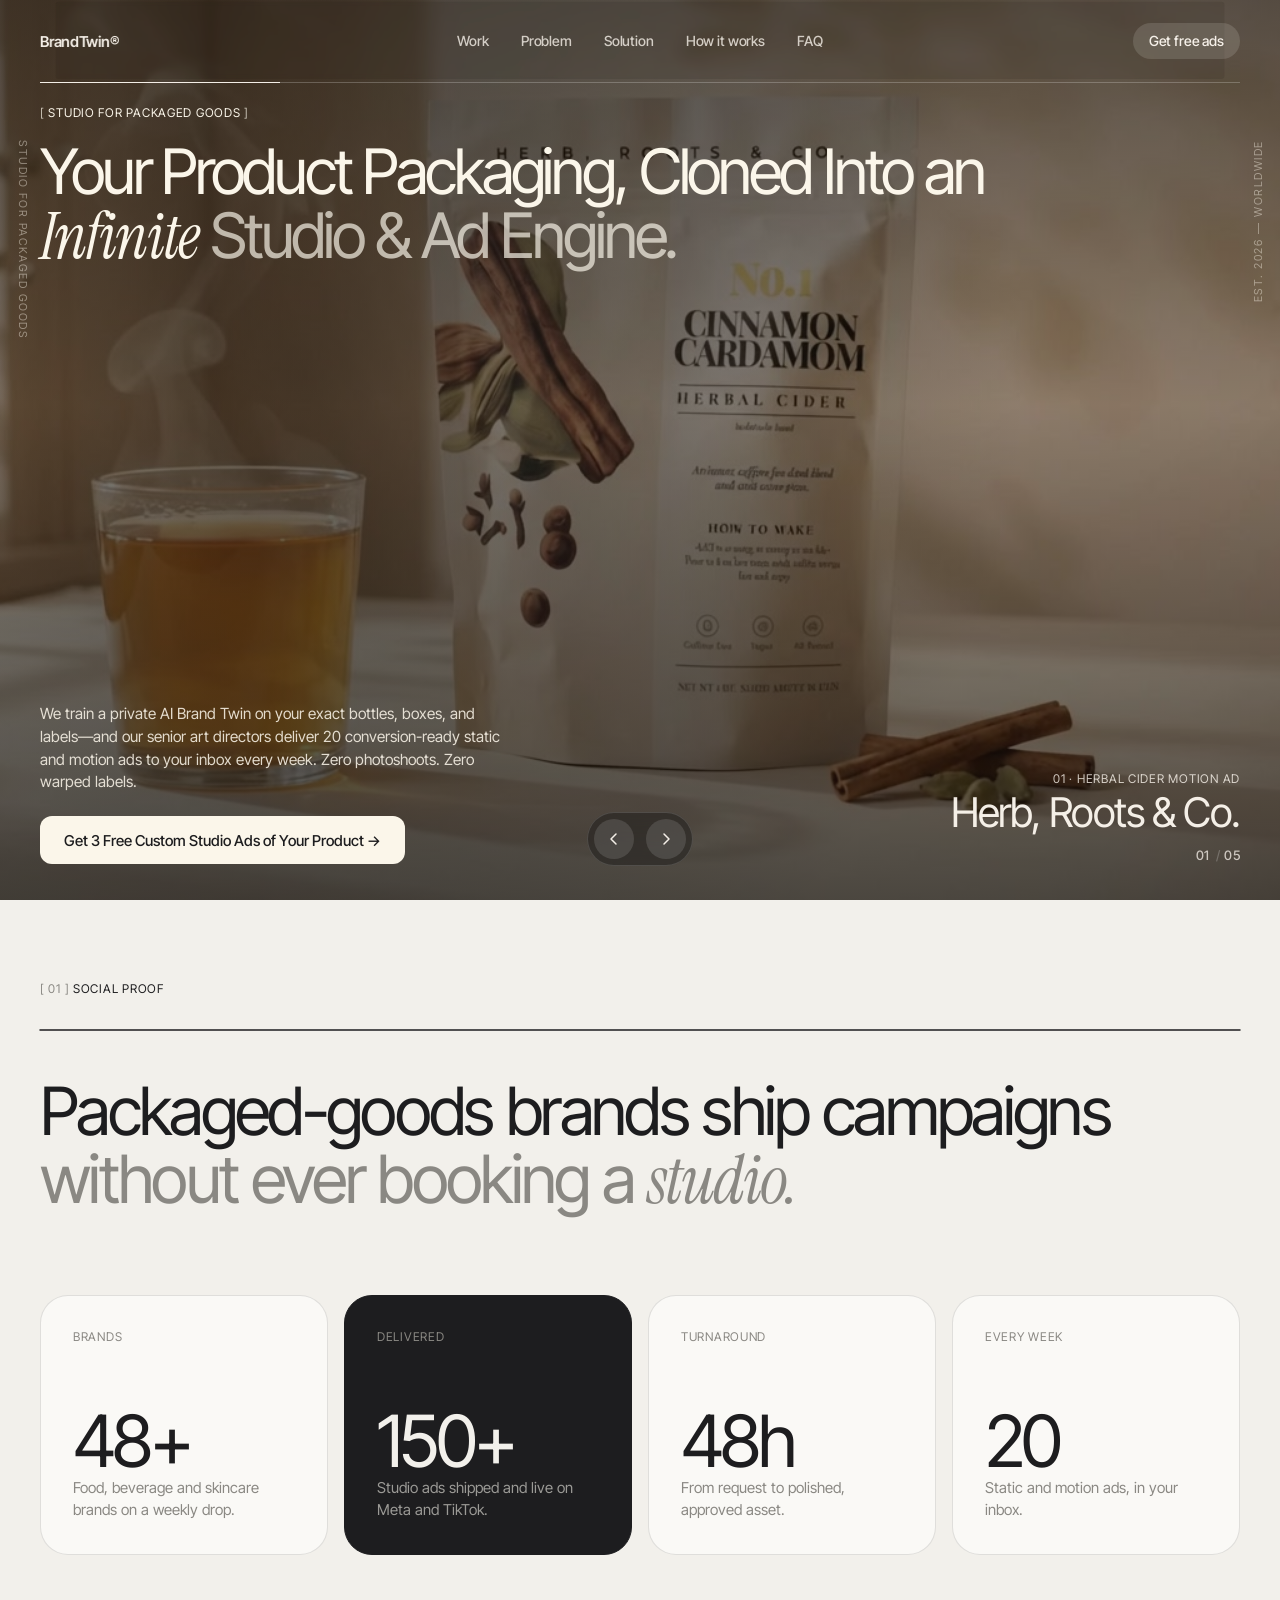
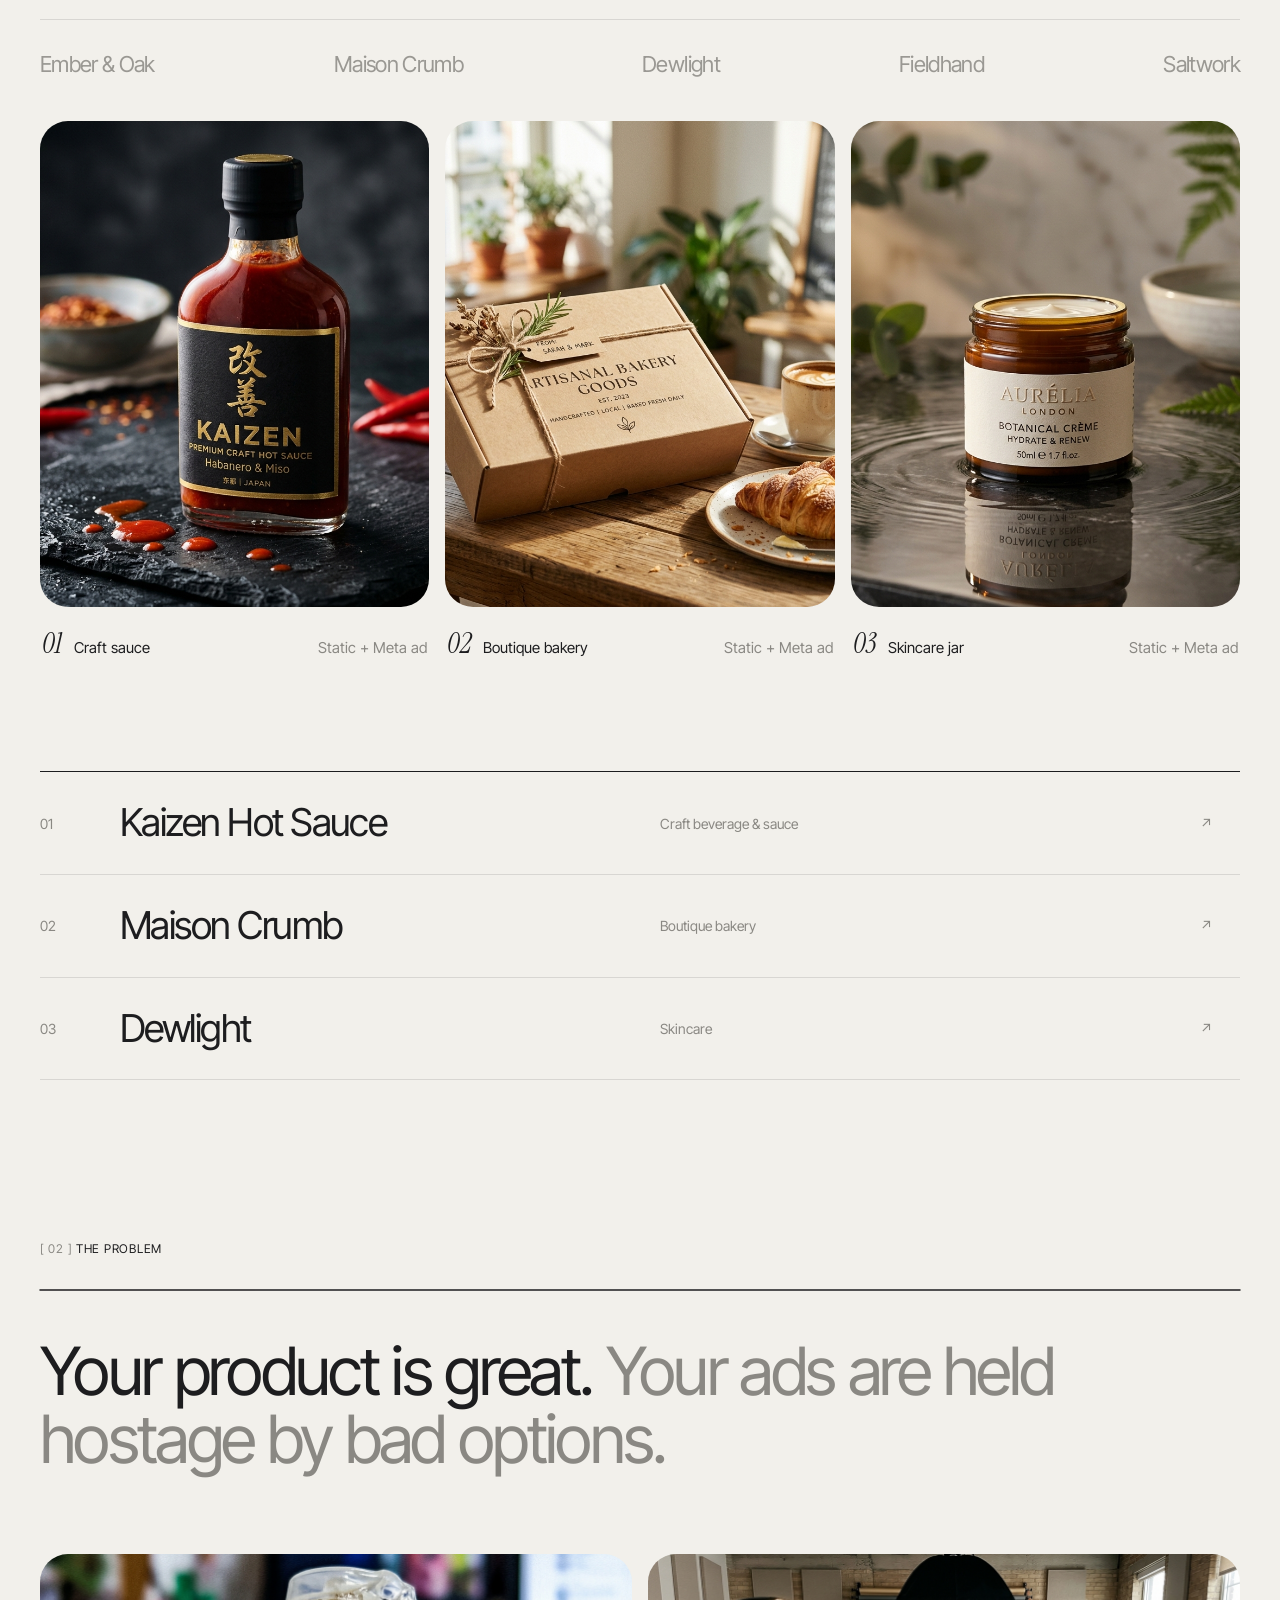
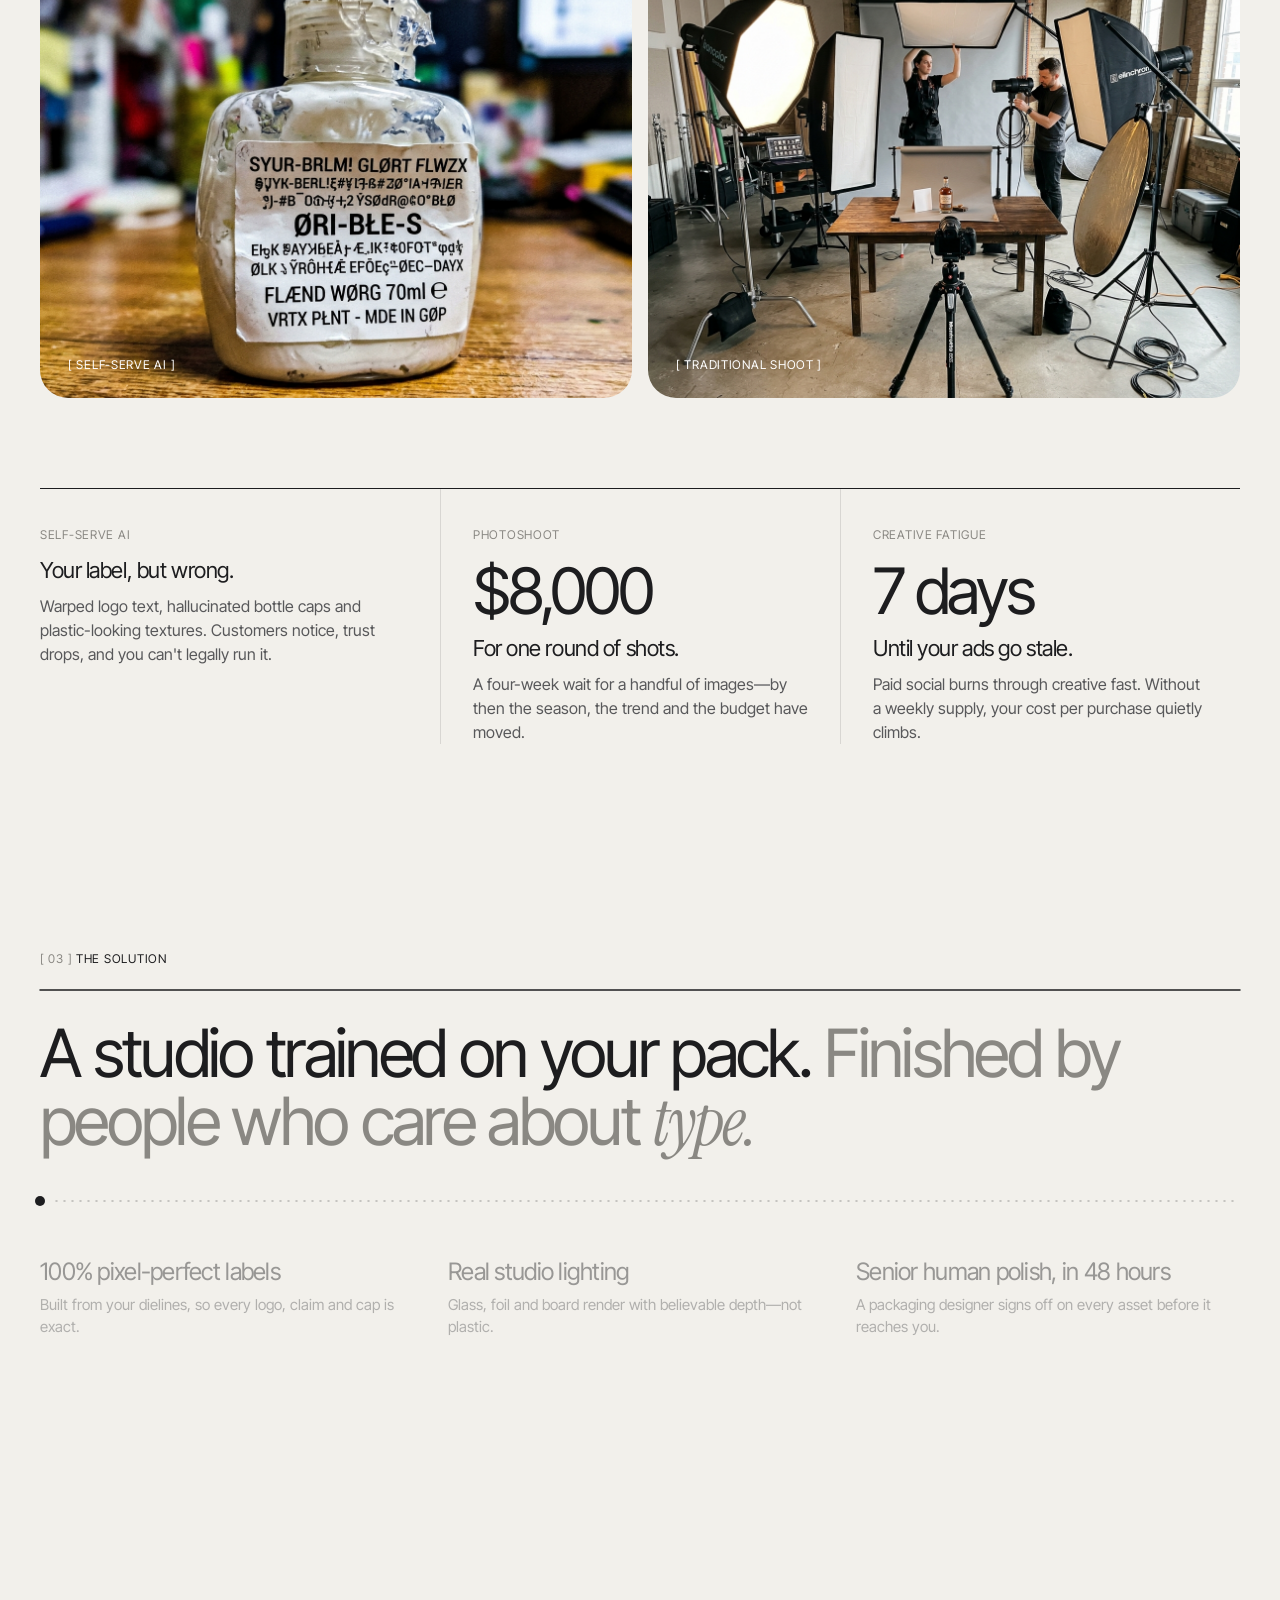
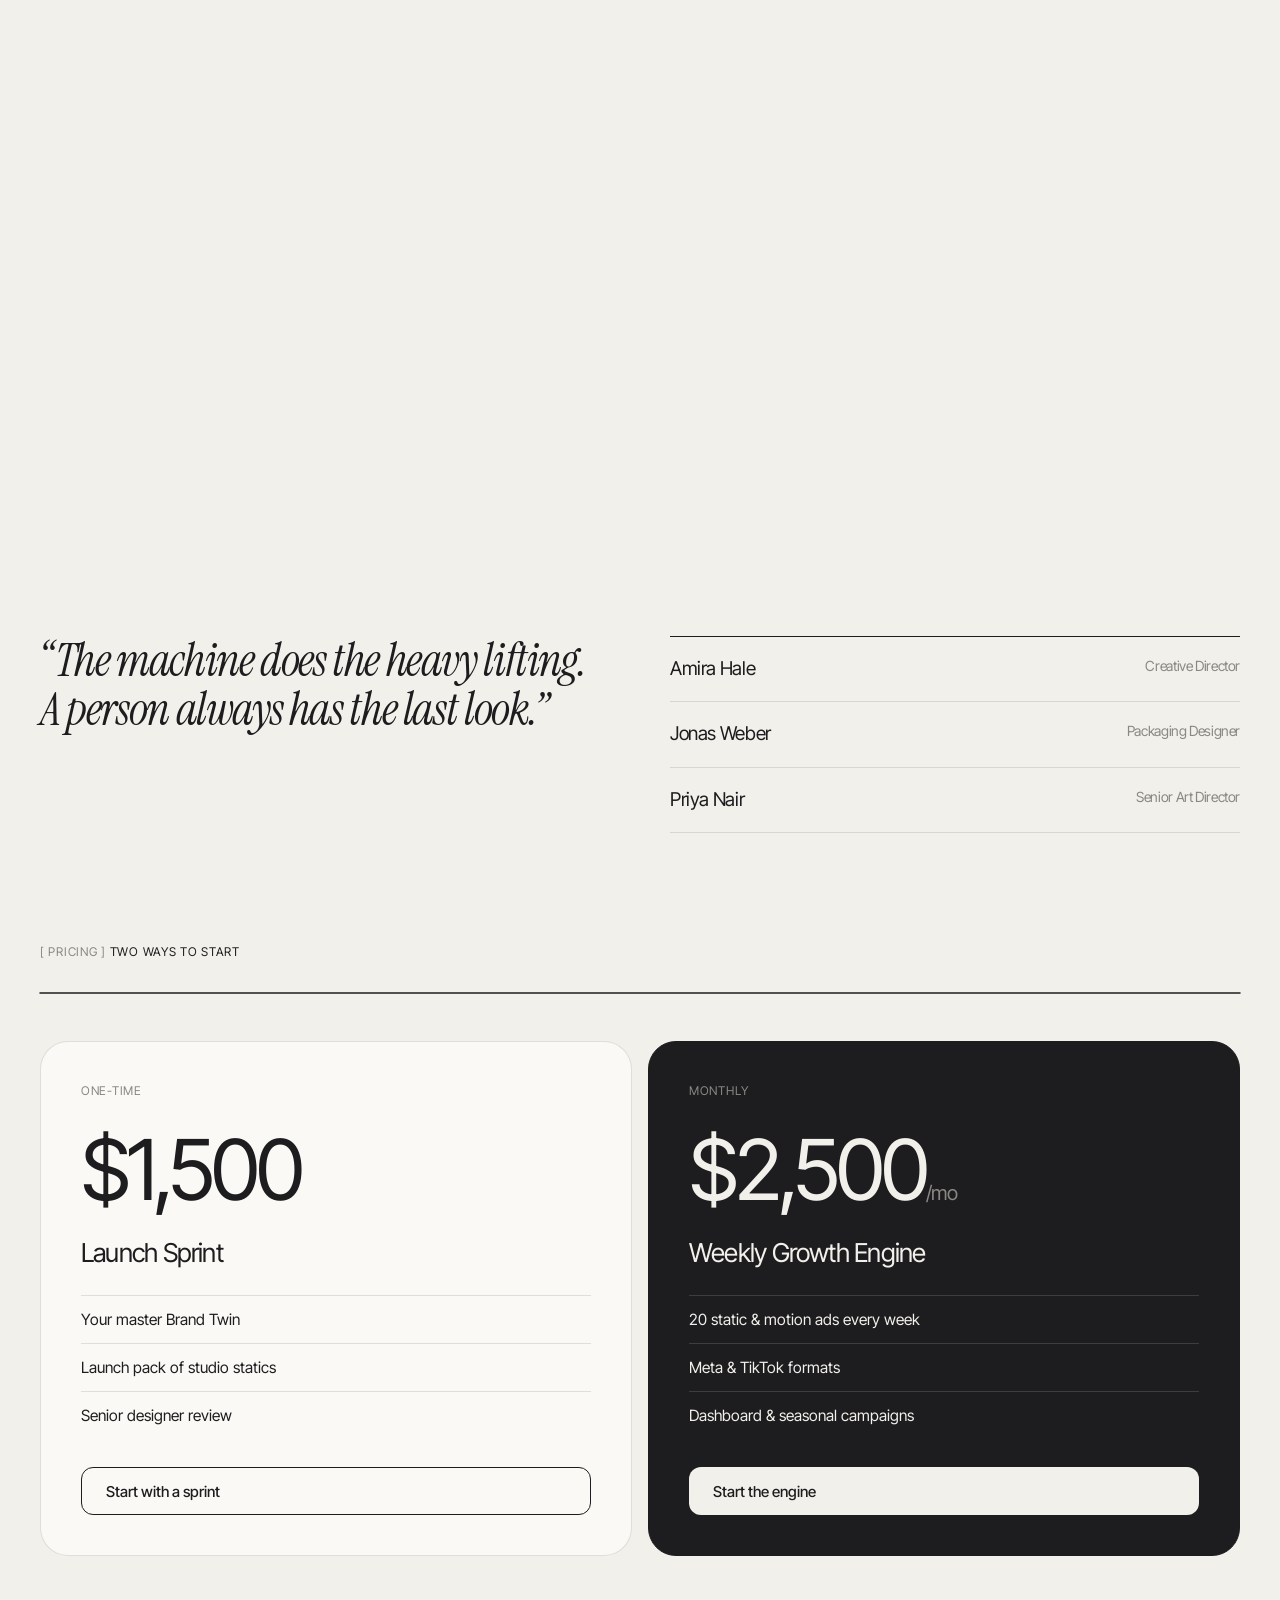
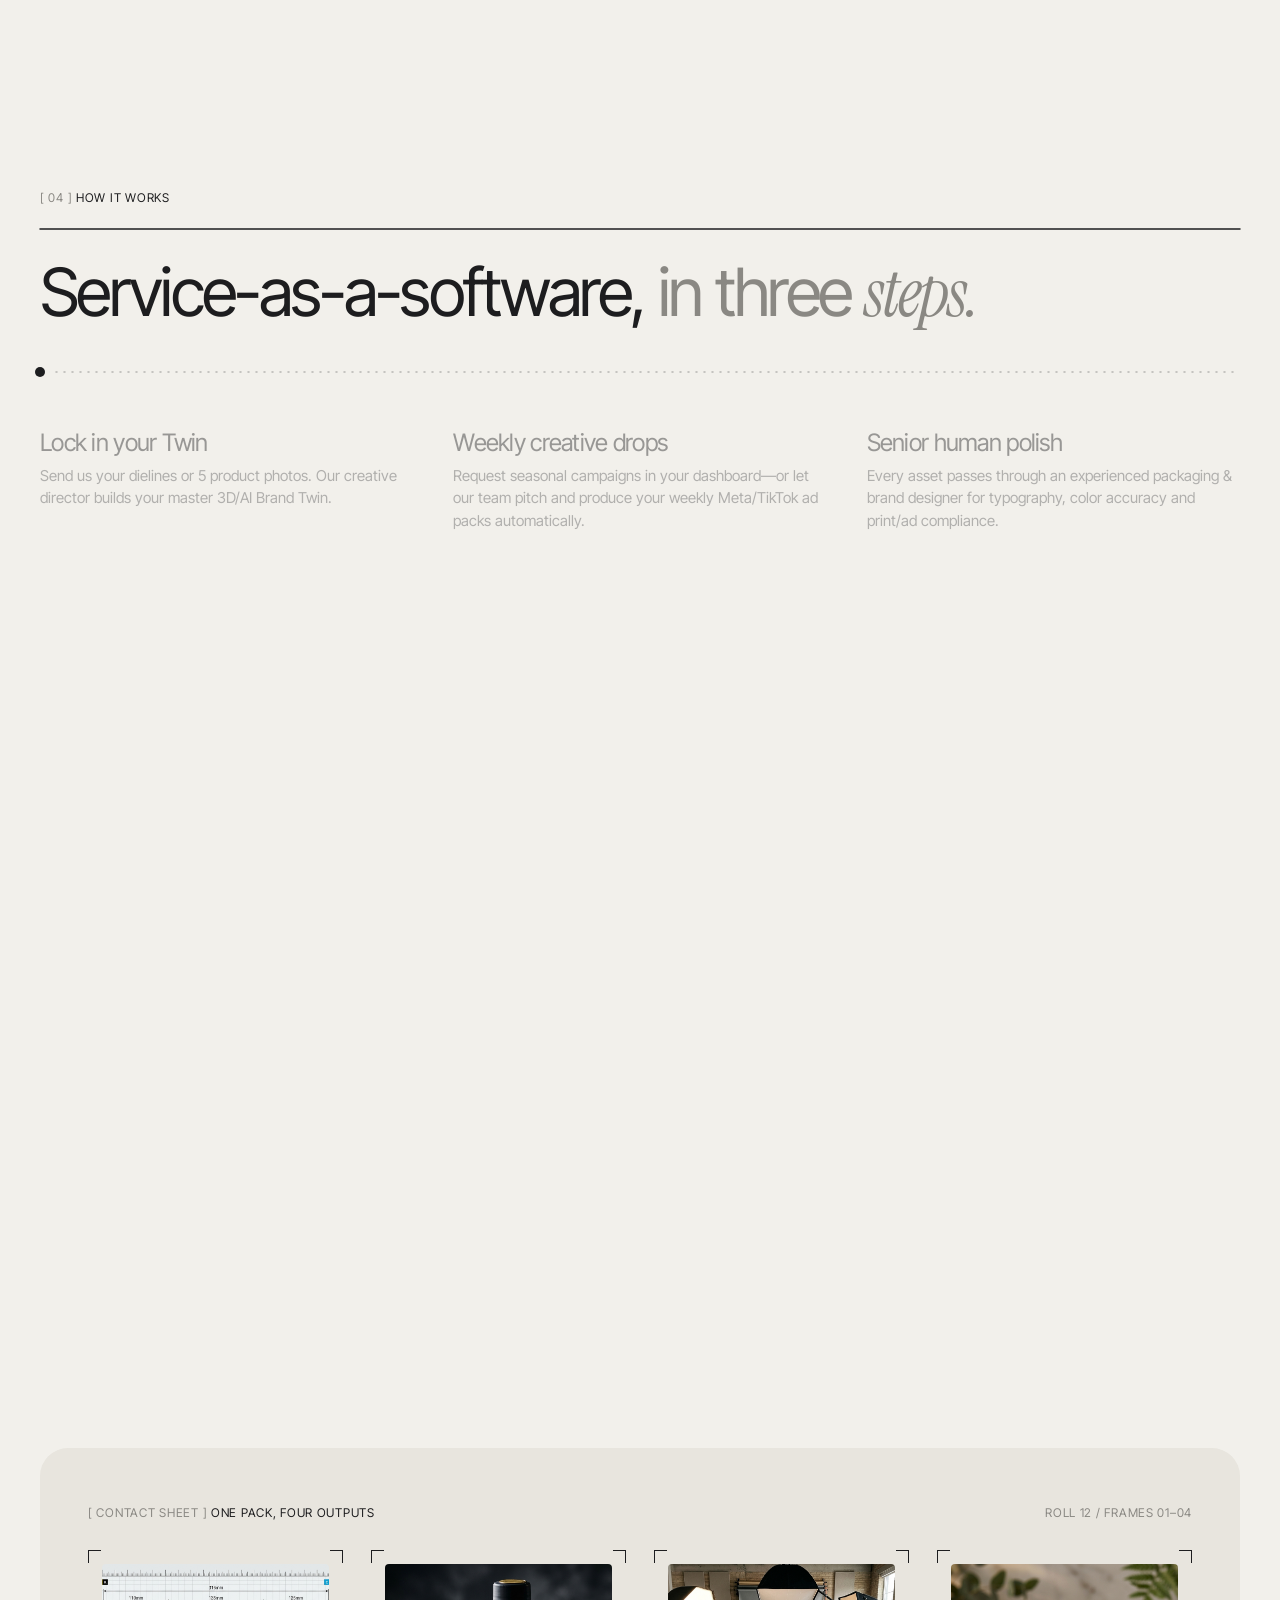
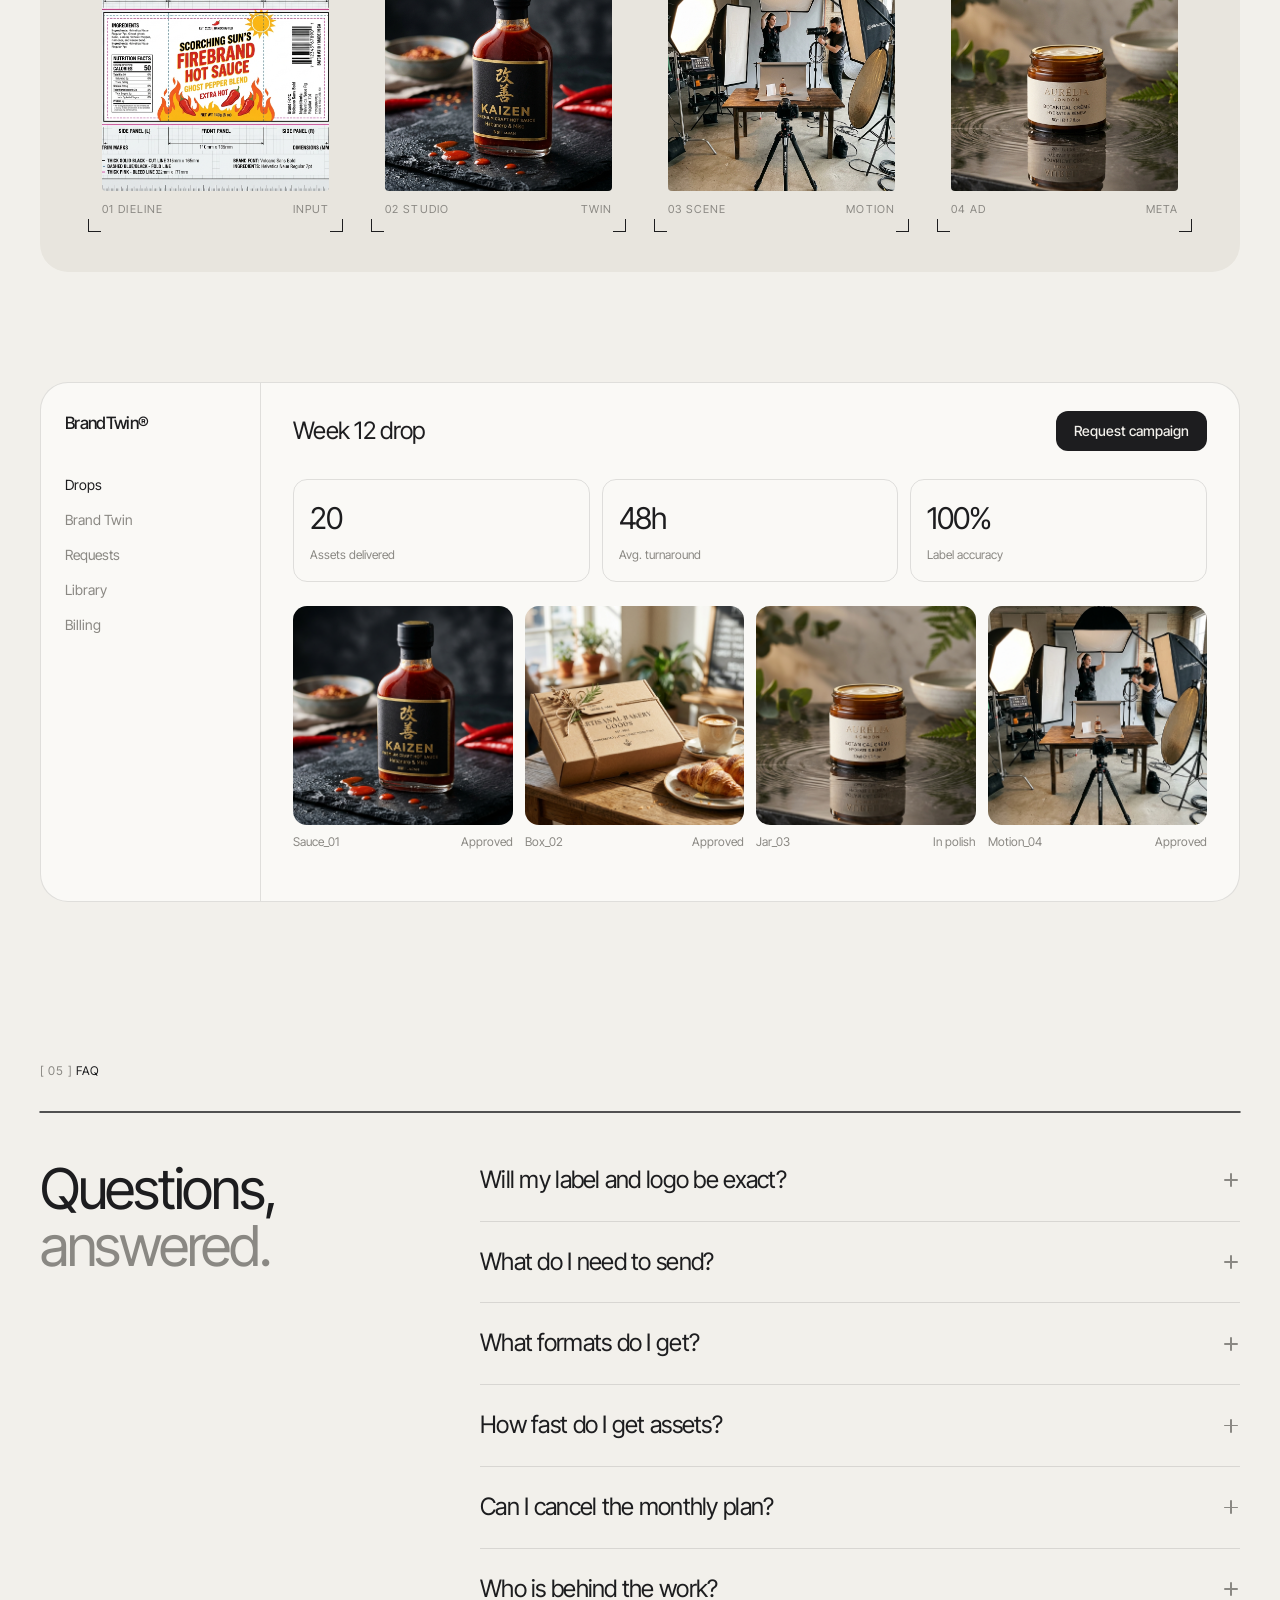
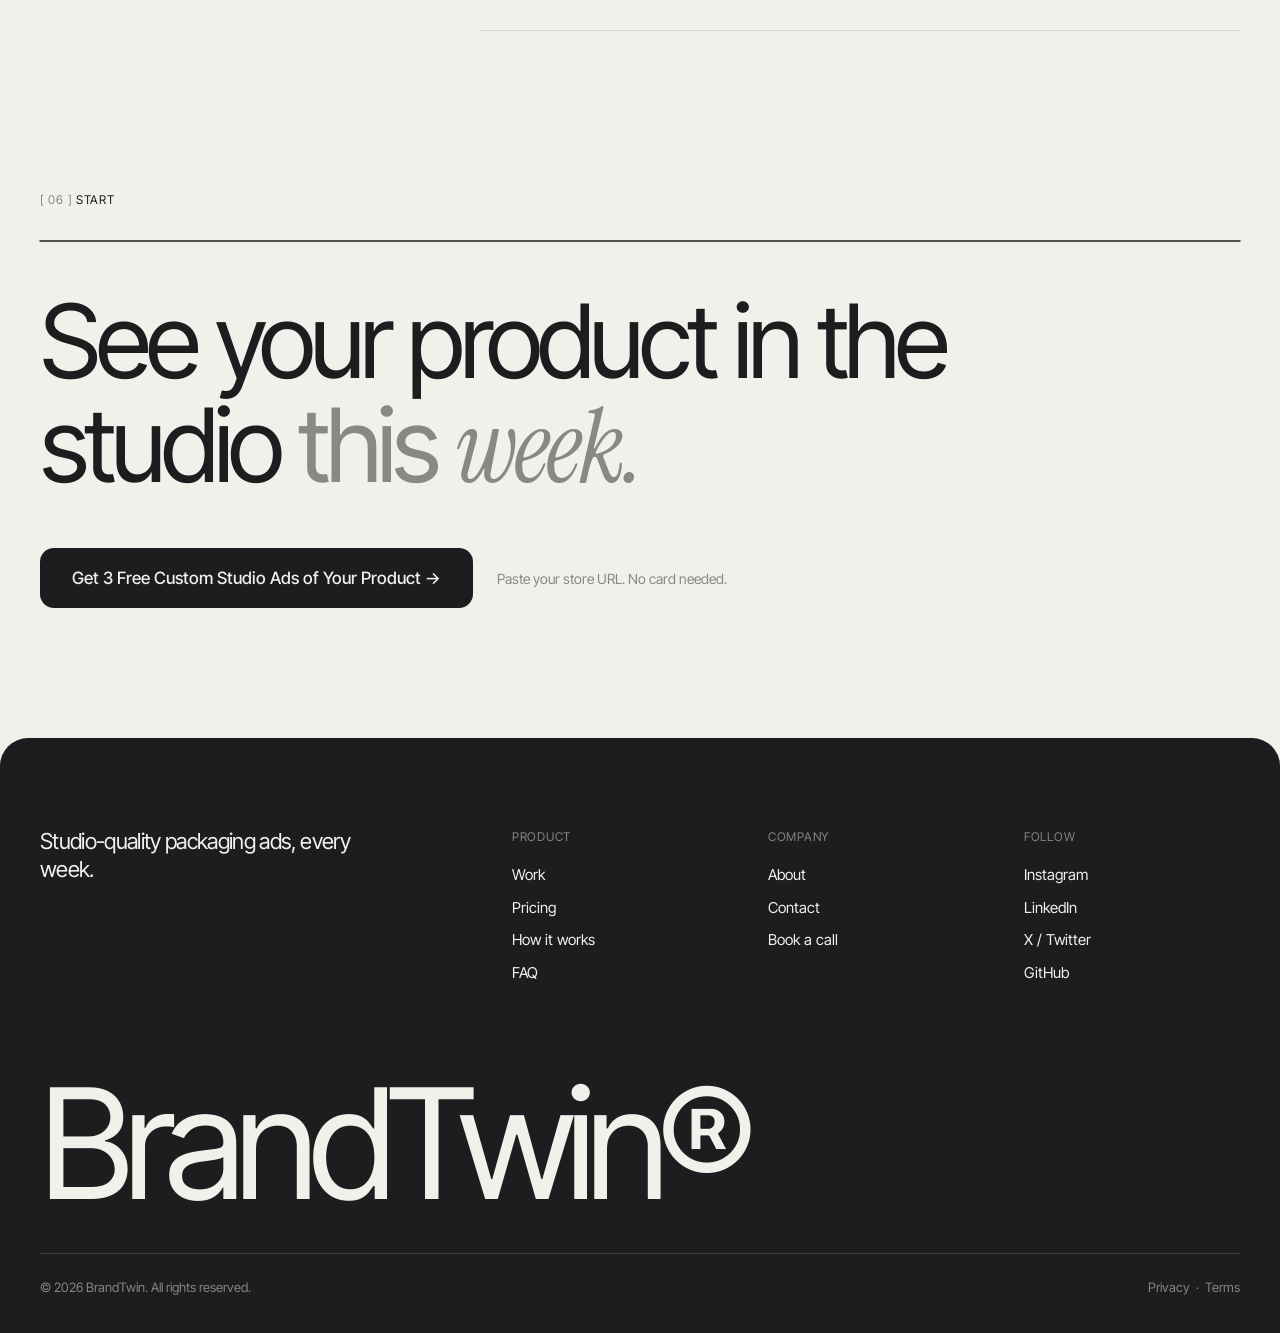
==== commit 734b9a9b: "Replace hero slide 02 placeholder with Asa Cha Ceremonial Matcha ad" ====
--- a/index.html
+++ b/index.html
@@ -259,8 +259,8 @@
       <div class="cs_slide" data-anm-cs-slide data-title="Herb, Roots &amp; Co." data-label="01 · Herbal Cider Motion Ad">
         <video src="hero_herbal_cider.mp4" poster="hero_herbal_cider_poster.jpg" muted loop playsinline></video>
       </div>
-      <div class="cs_slide" data-anm-cs-slide data-title="Dewlight Botanical" data-label="02 · Skincare Studio Film">
-        <video src="hero_ad_02.mp4" poster="cosmetics_studio.jpg" muted loop playsinline></video>
+      <div class="cs_slide" data-anm-cs-slide data-title="Asa Cha" data-label="02 · Ceremonial Matcha Film">
+        <video src="hero_ceremonial_matcha.mp4" poster="hero_ceremonial_matcha_poster.jpg" muted loop playsinline></video>
       </div>
       <div class="cs_slide" data-anm-cs-slide data-title="Maison Crumb" data-label="03 · Boutique Packaging Ad">
         <video src="hero_ad_03.mp4" poster="bakery_studio.jpg" muted loop playsinline></video>
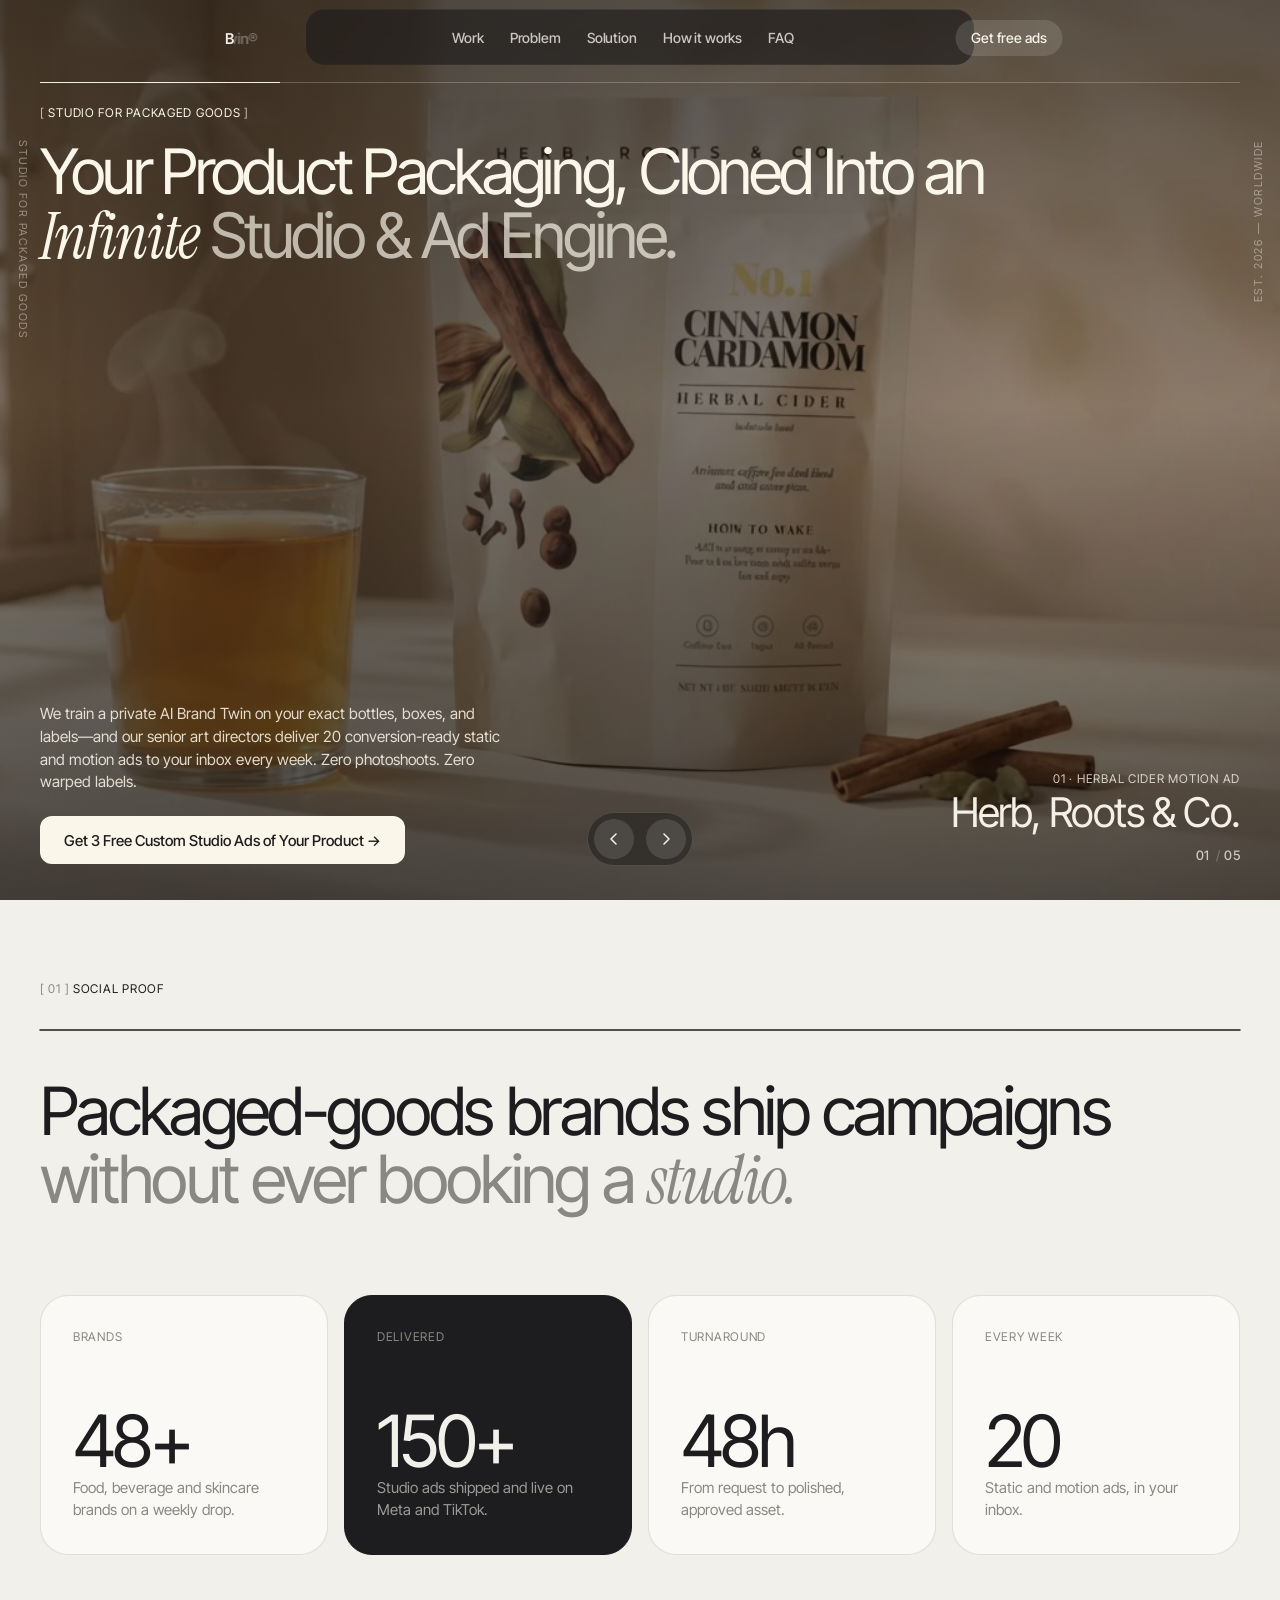
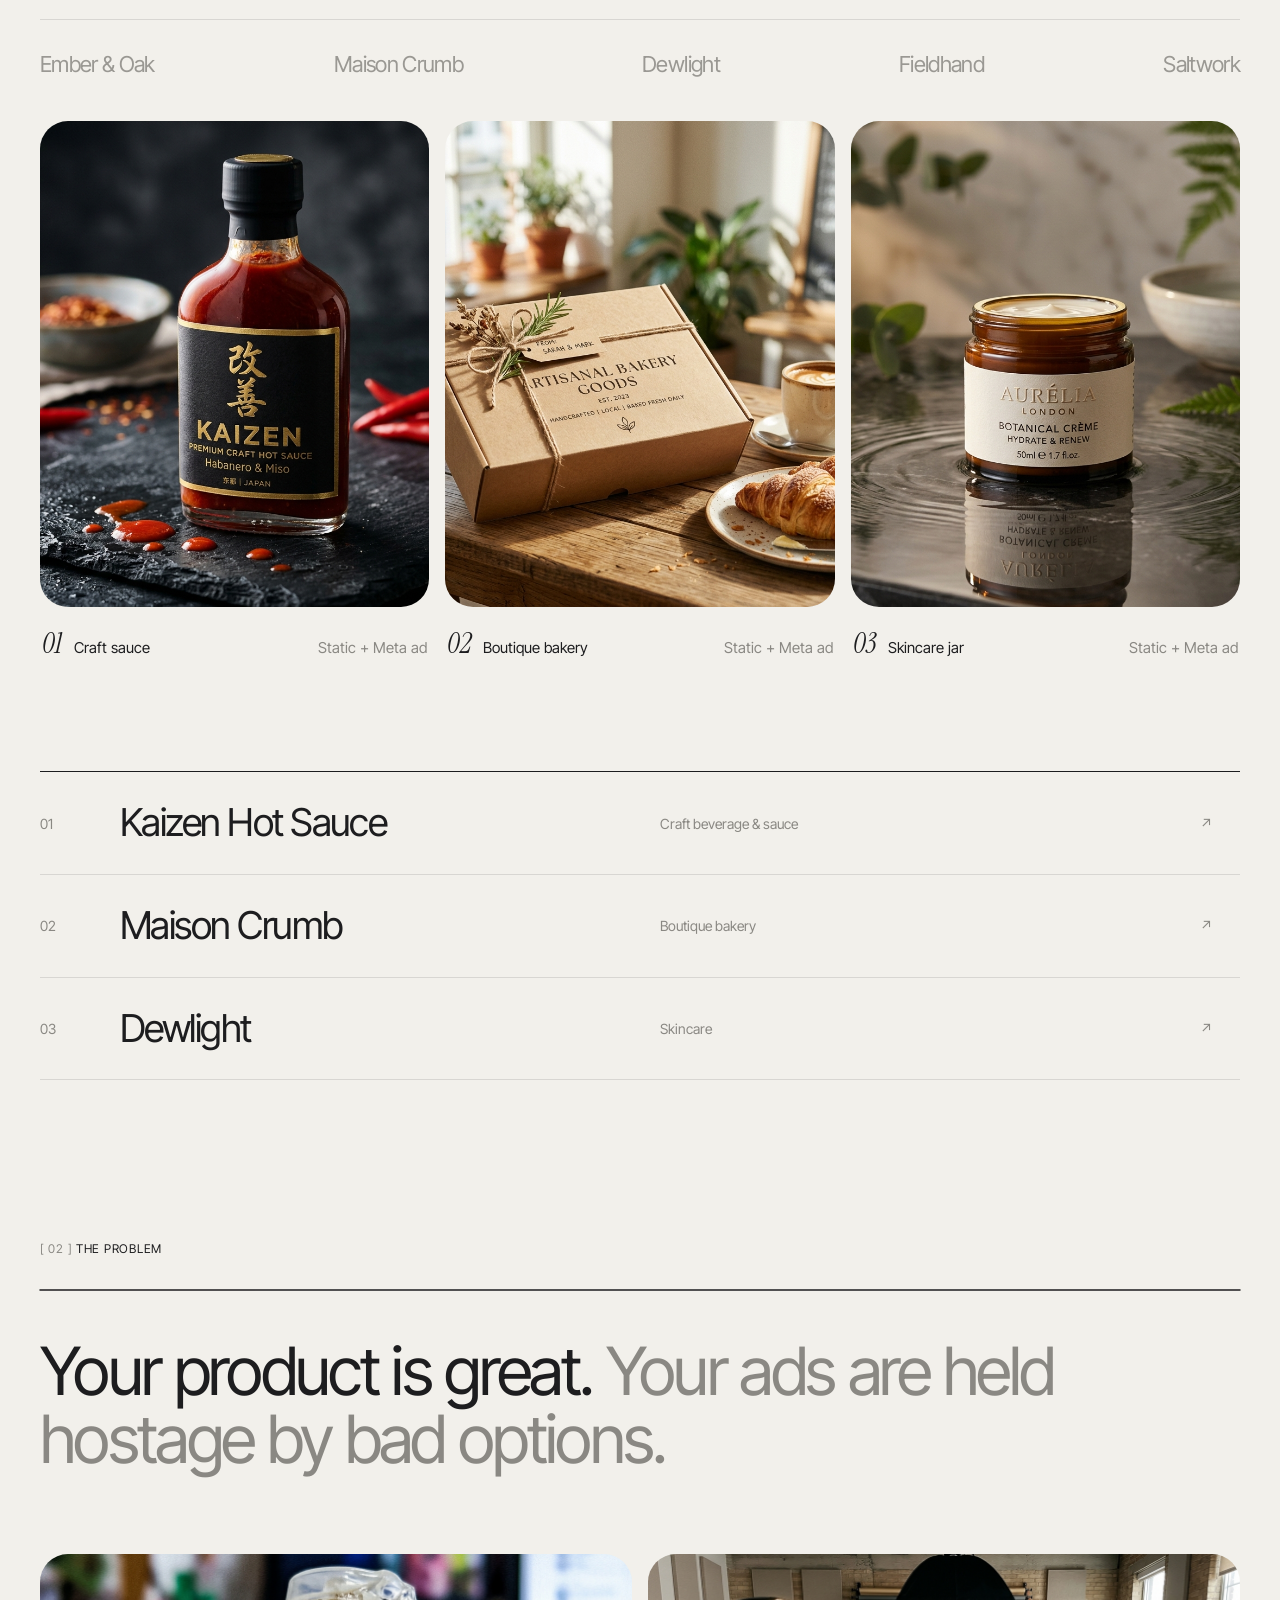
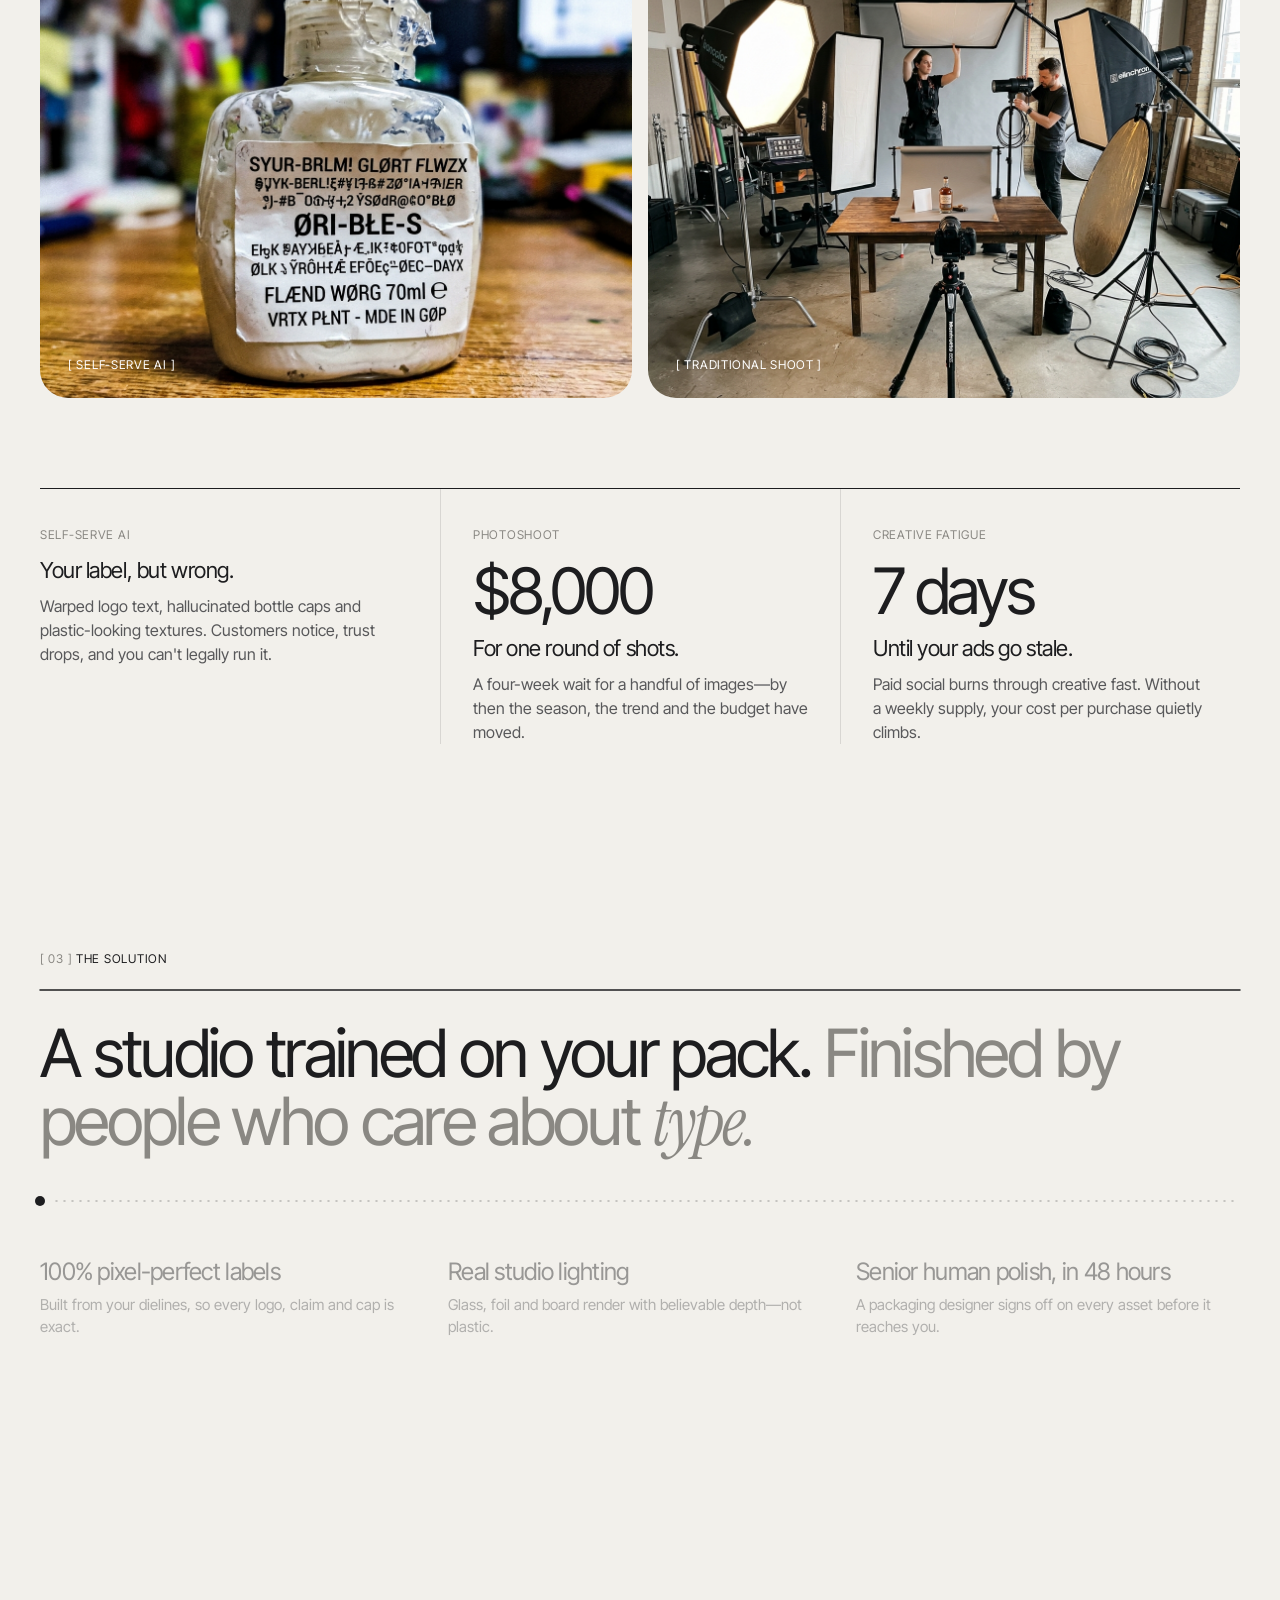
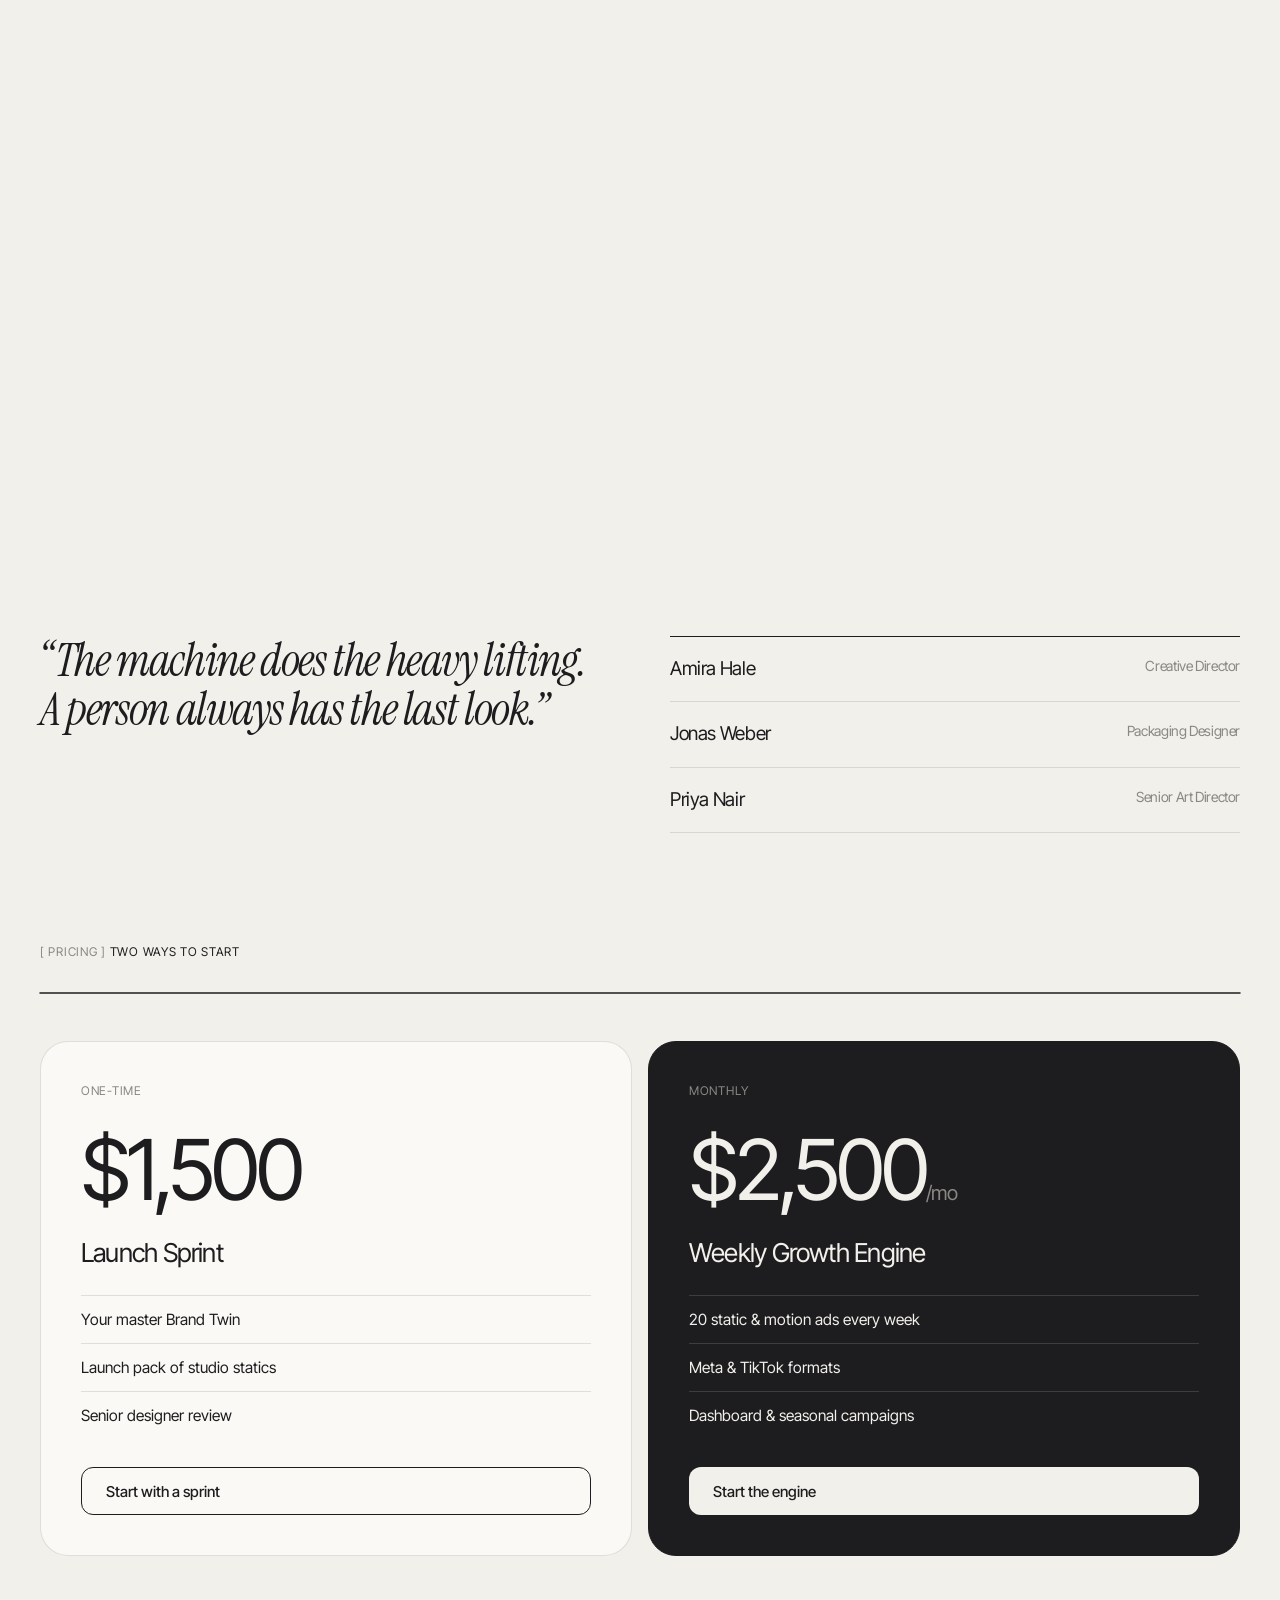
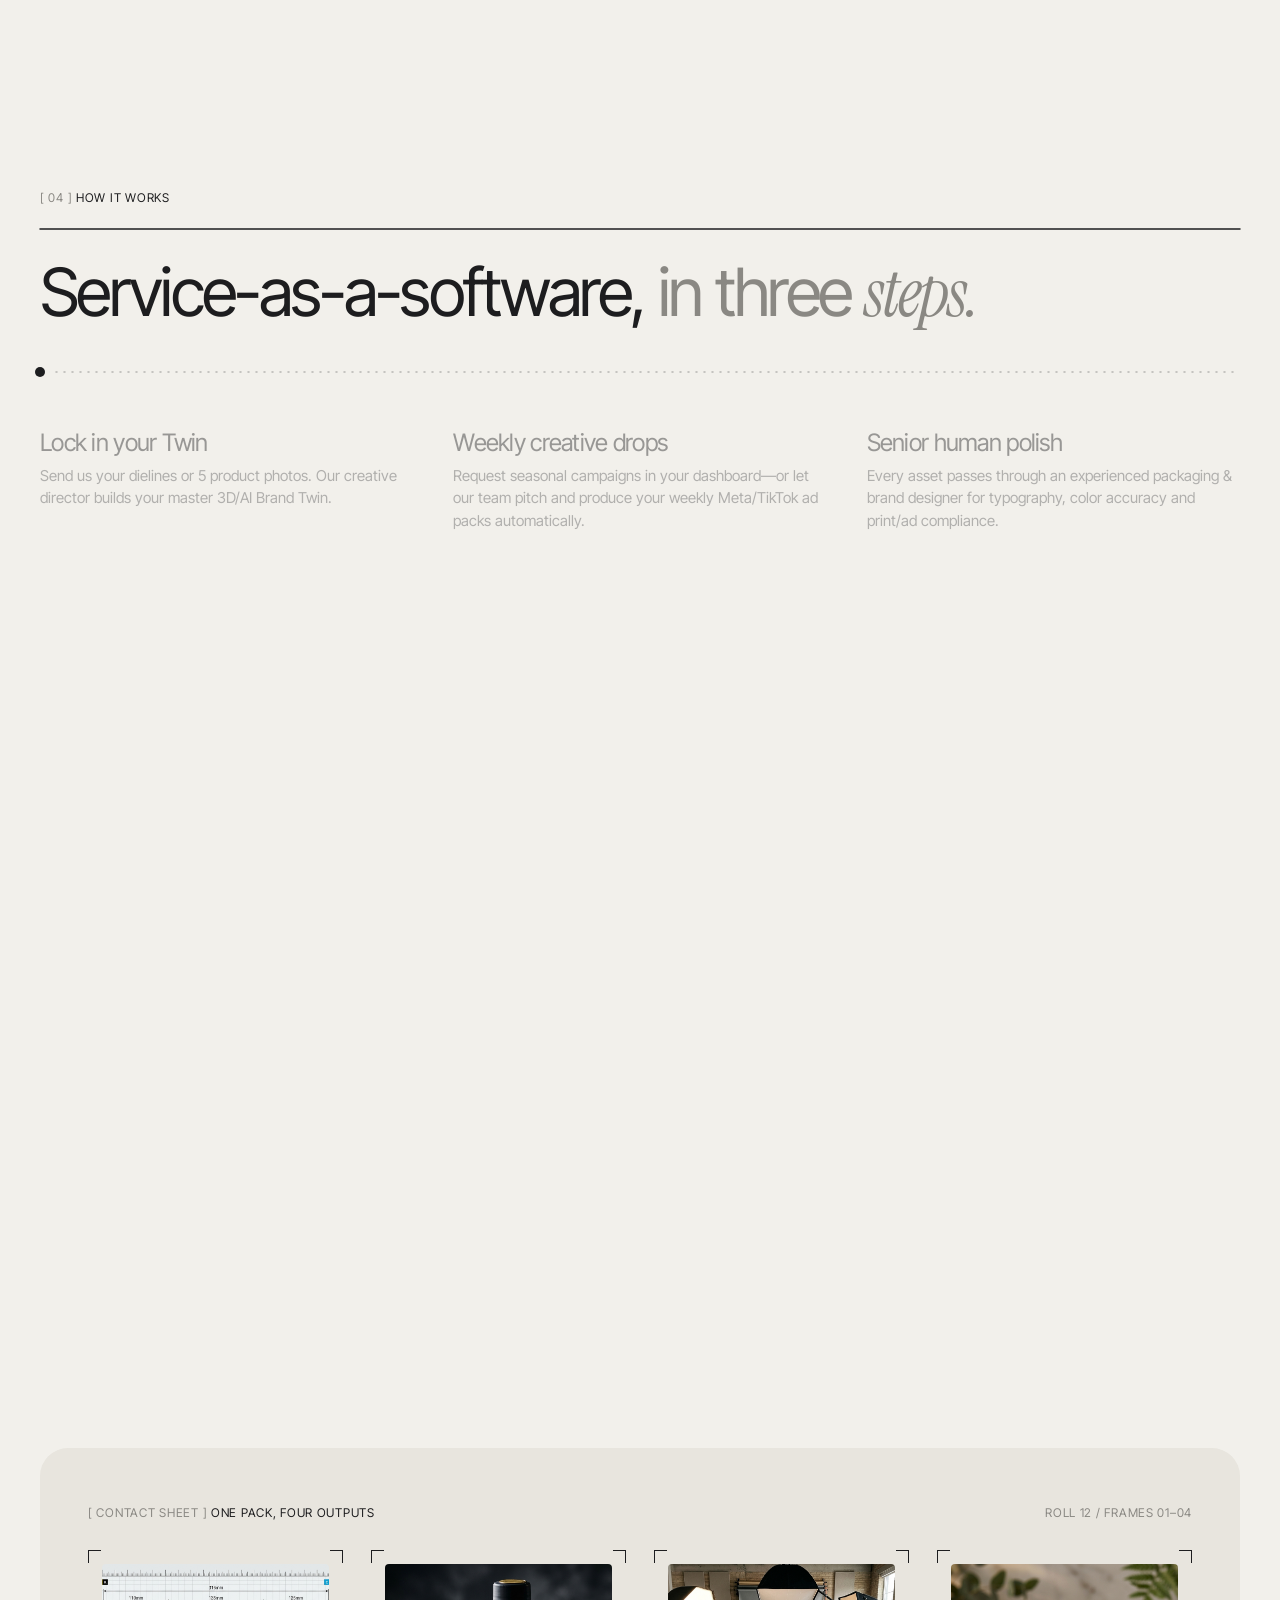
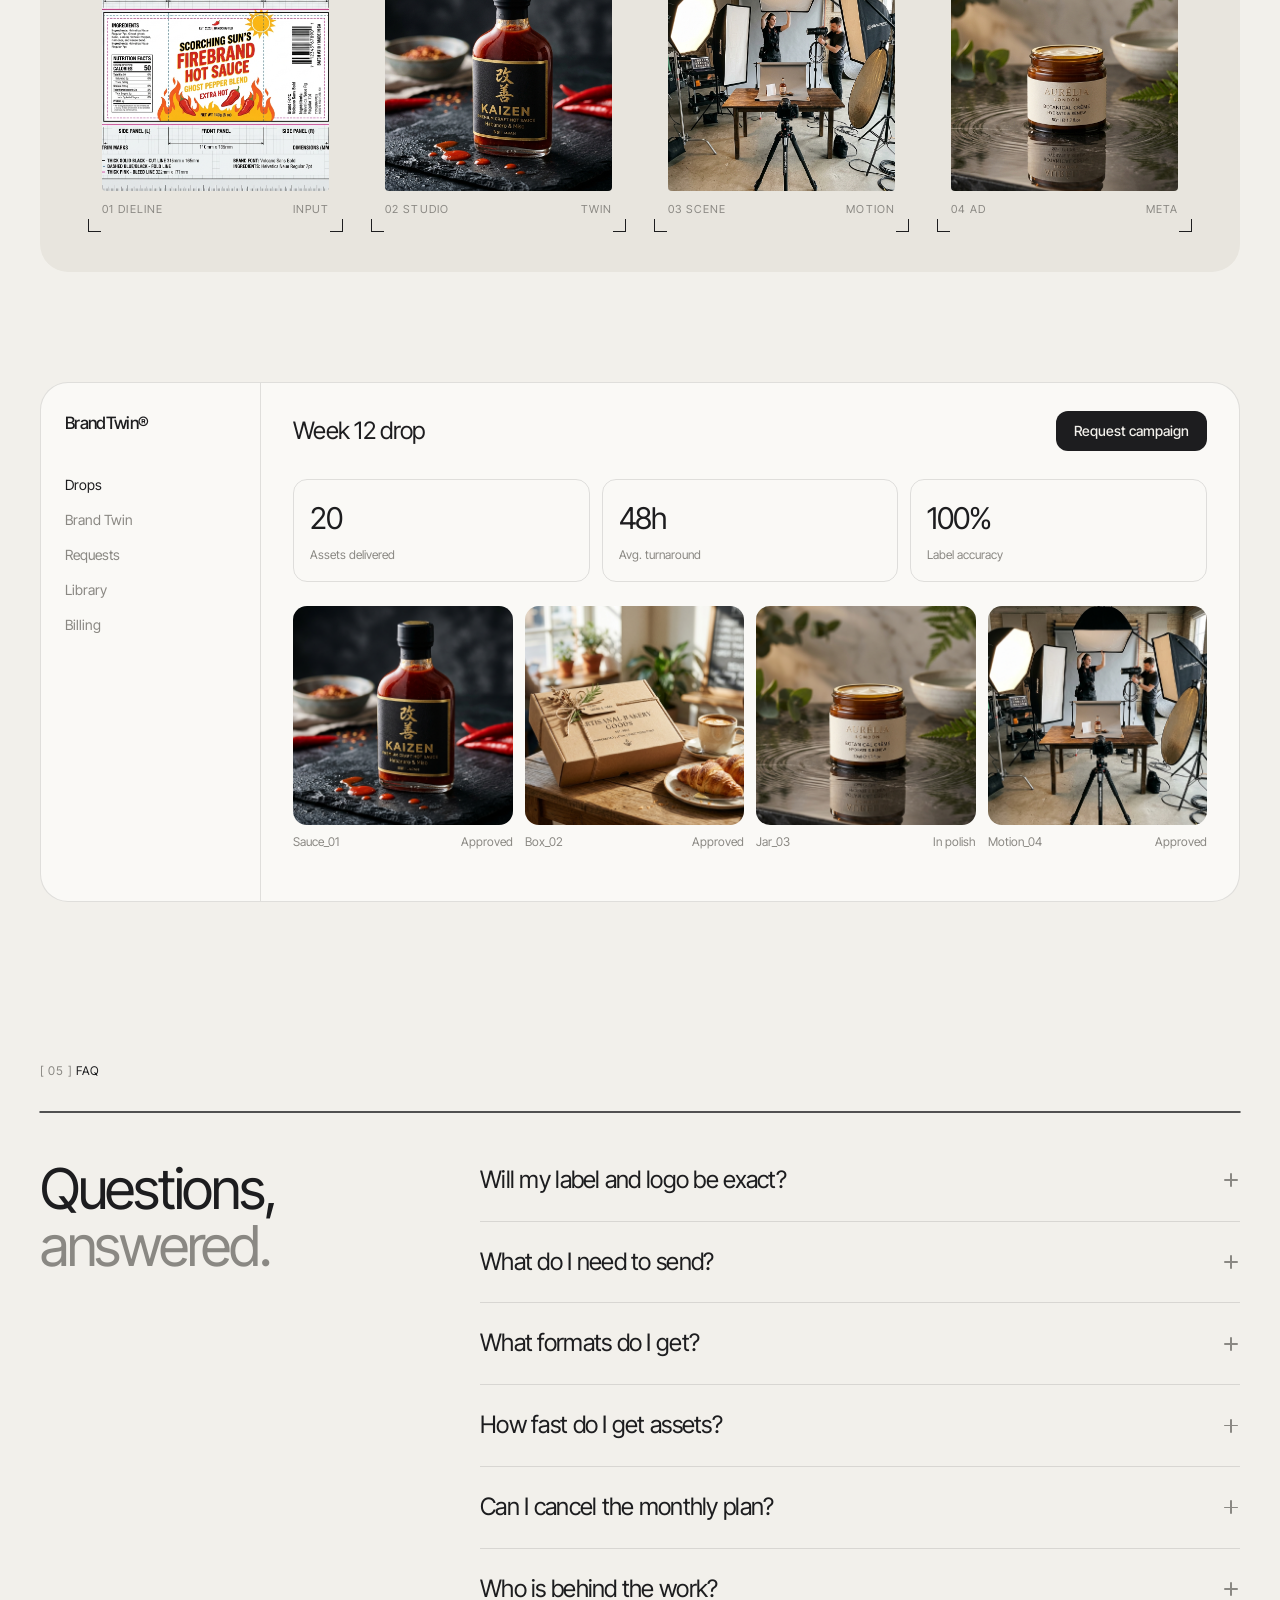
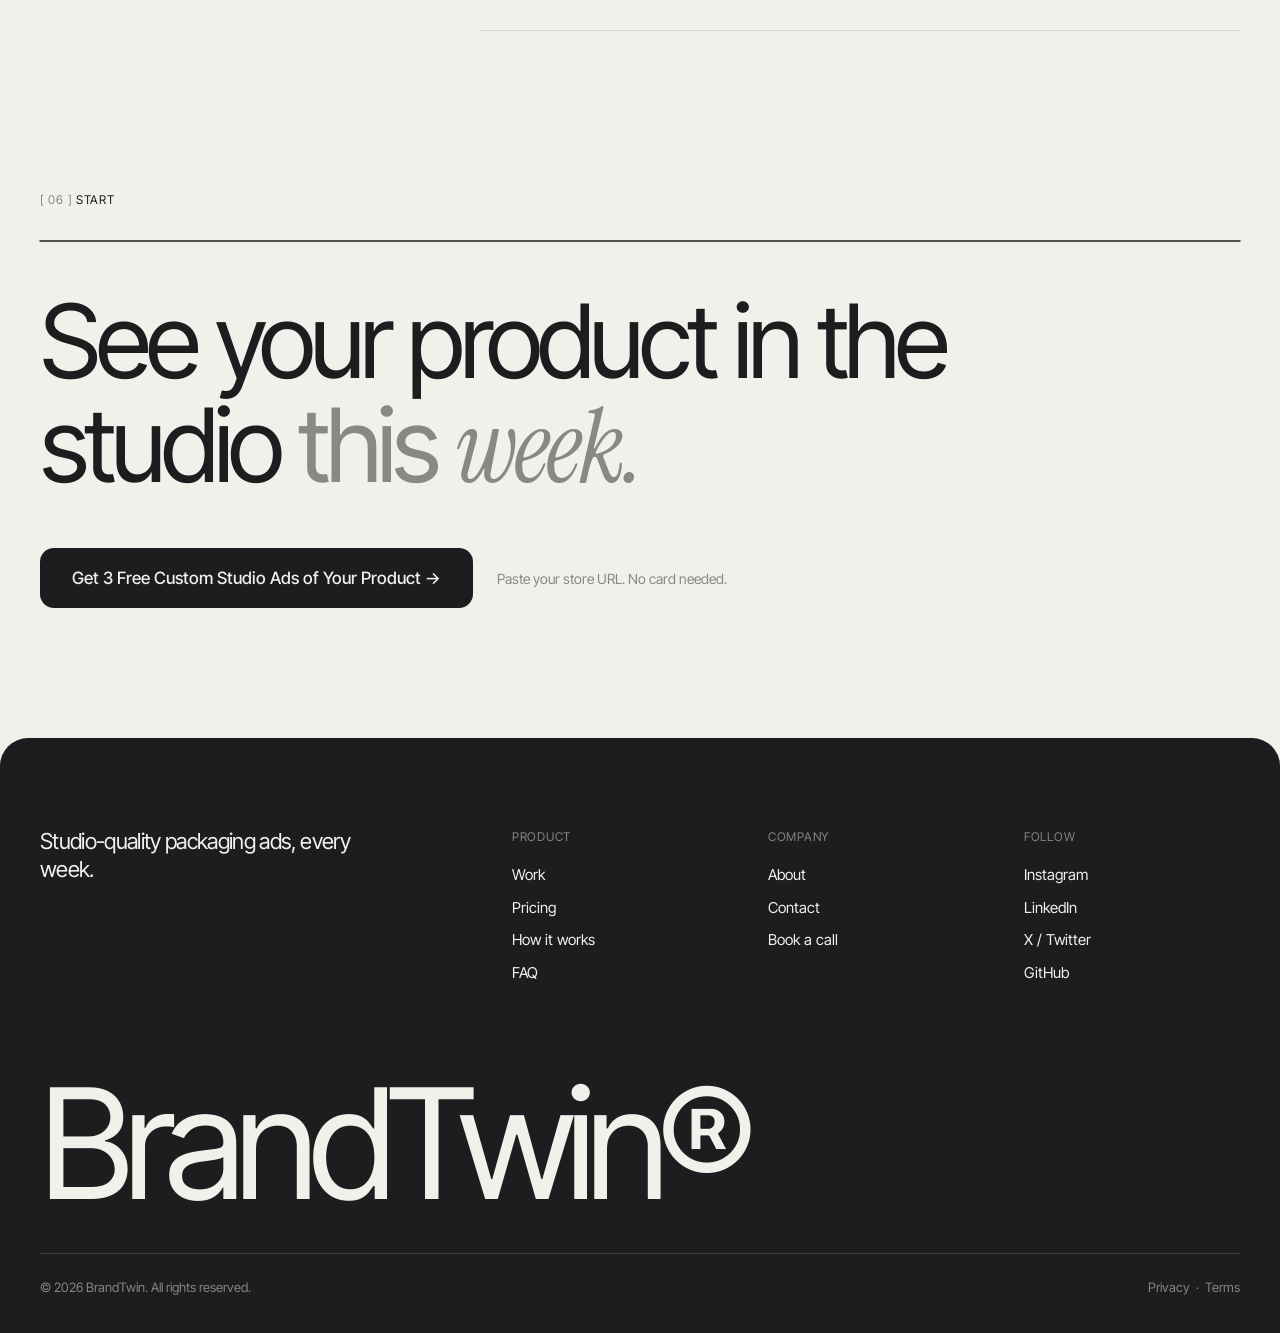
==== commit 0a2ae67f: "Replace hero slide 03 placeholder with Calibré Botanical Tallow Balm ad" ====
--- a/index.html
+++ b/index.html
@@ -262,8 +262,8 @@
       <div class="cs_slide" data-anm-cs-slide data-title="Asa Cha" data-label="02 · Ceremonial Matcha Film">
         <video src="hero_ceremonial_matcha.mp4" poster="hero_ceremonial_matcha_poster.jpg" muted loop playsinline></video>
       </div>
-      <div class="cs_slide" data-anm-cs-slide data-title="Maison Crumb" data-label="03 · Boutique Packaging Ad">
-        <video src="hero_ad_03.mp4" poster="bakery_studio.jpg" muted loop playsinline></video>
+      <div class="cs_slide" data-anm-cs-slide data-title="Calibré" data-label="03 · Botanical Tallow Balm Ad">
+        <video src="hero_tallow_balm.mp4" poster="hero_tallow_balm_poster.jpg" muted loop playsinline></video>
       </div>
       <div class="cs_slide" data-anm-cs-slide data-title="Virtual Studio Set" data-label="04 · Lighting &amp; Physics Engine">
         <video src="hero_ad_04.mp4" poster="studio_shoot.jpg" muted loop playsinline></video>
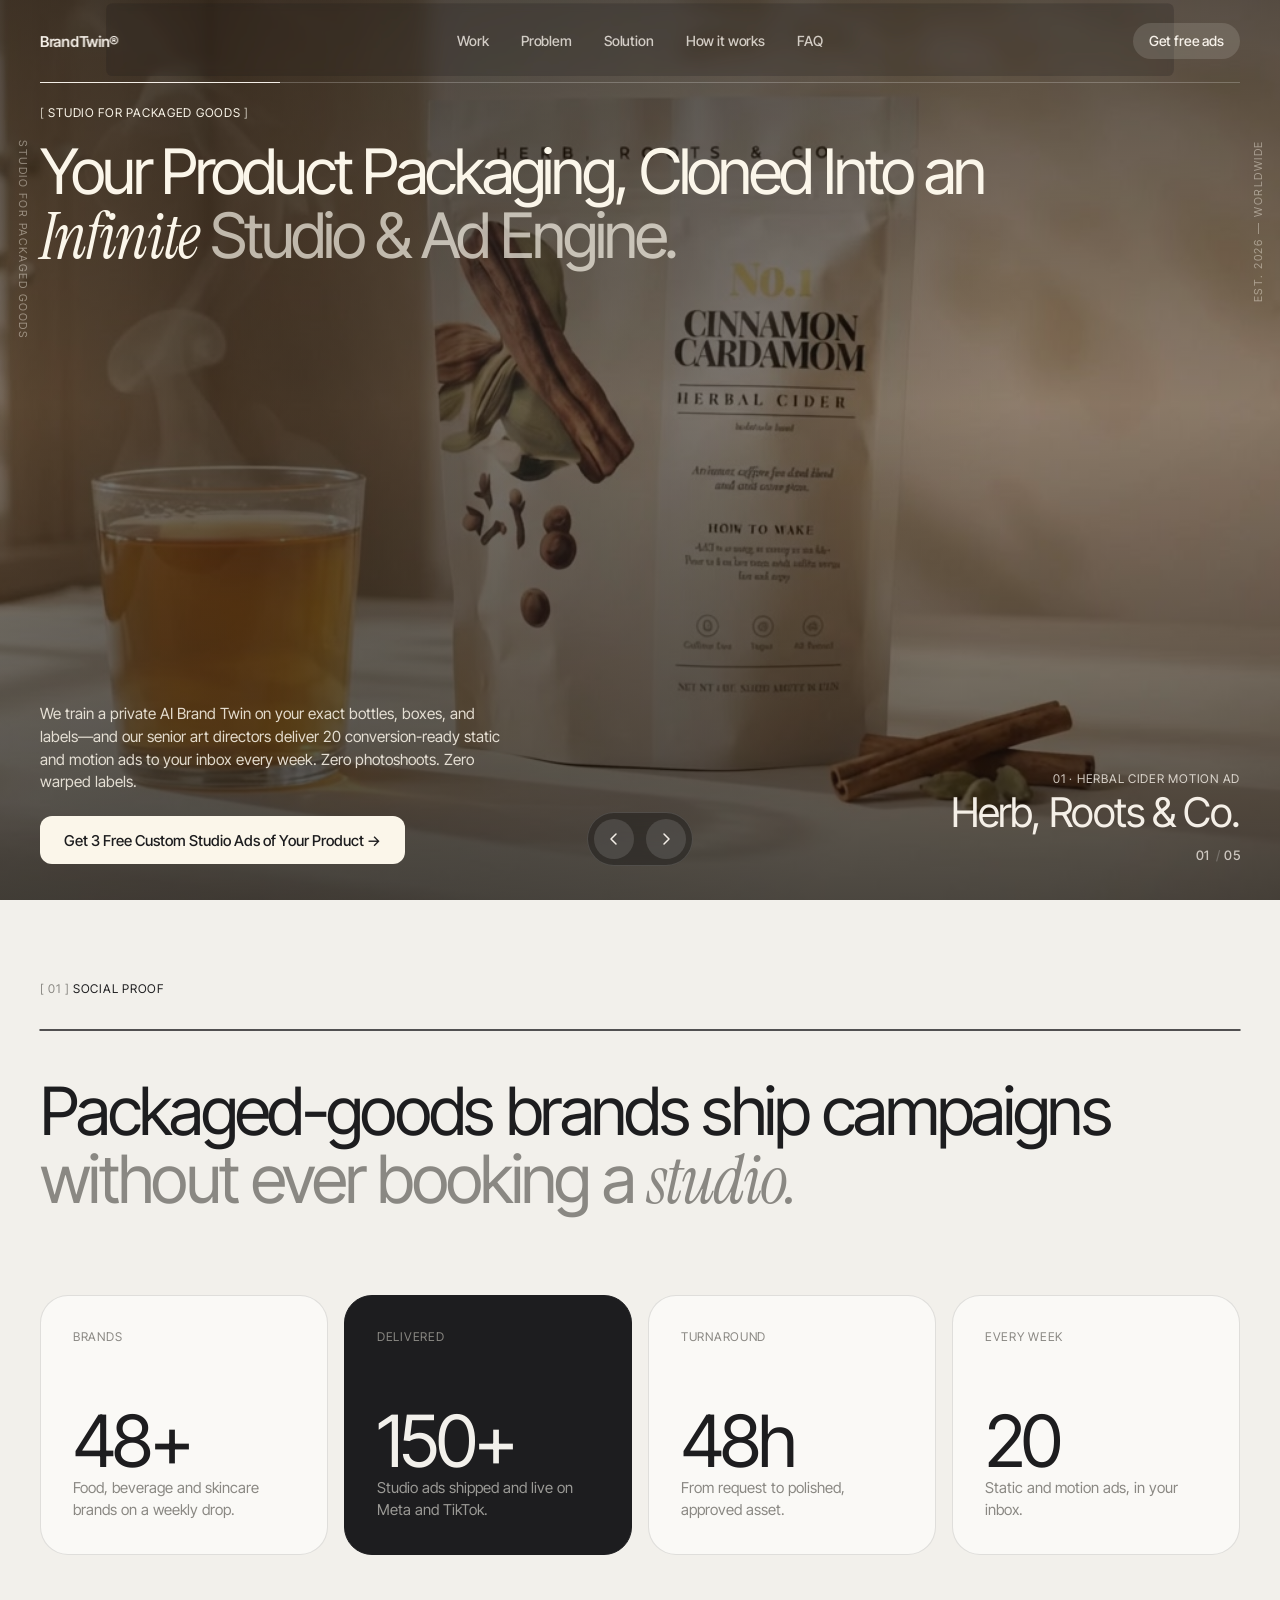
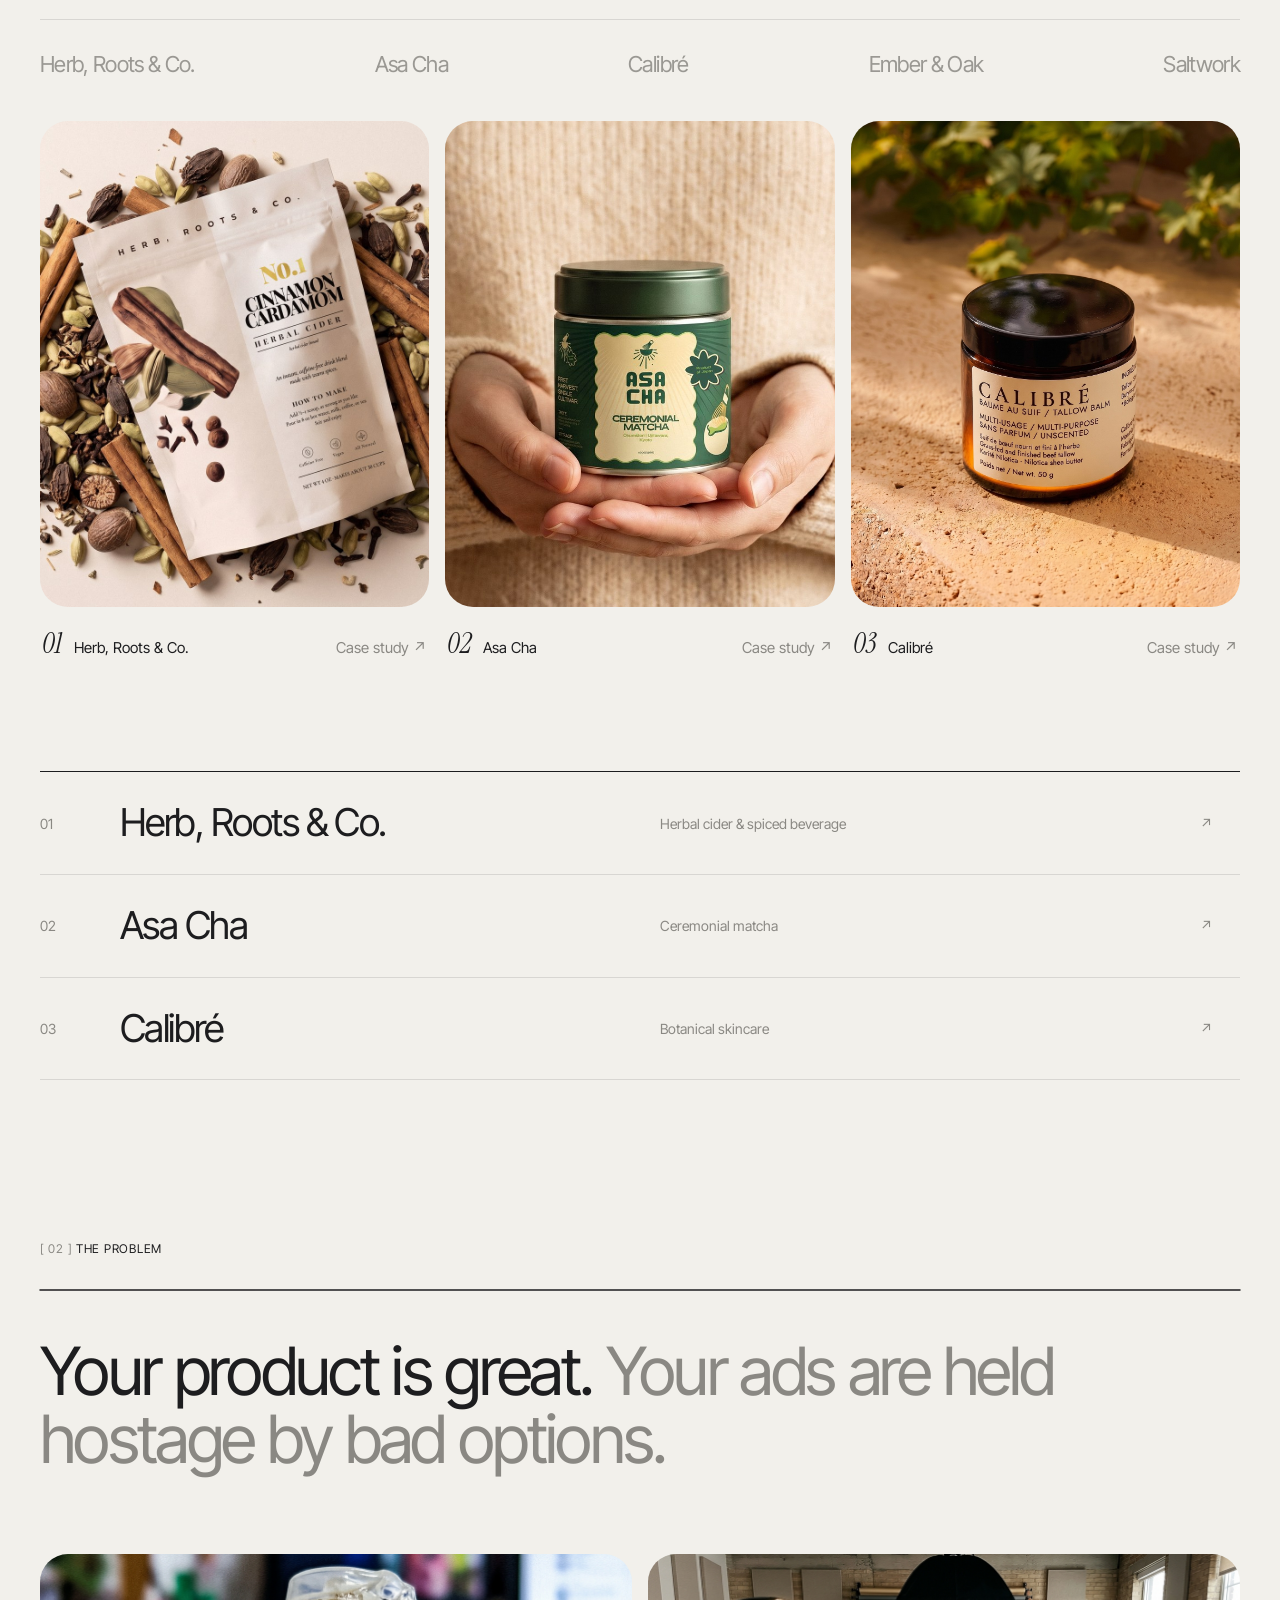
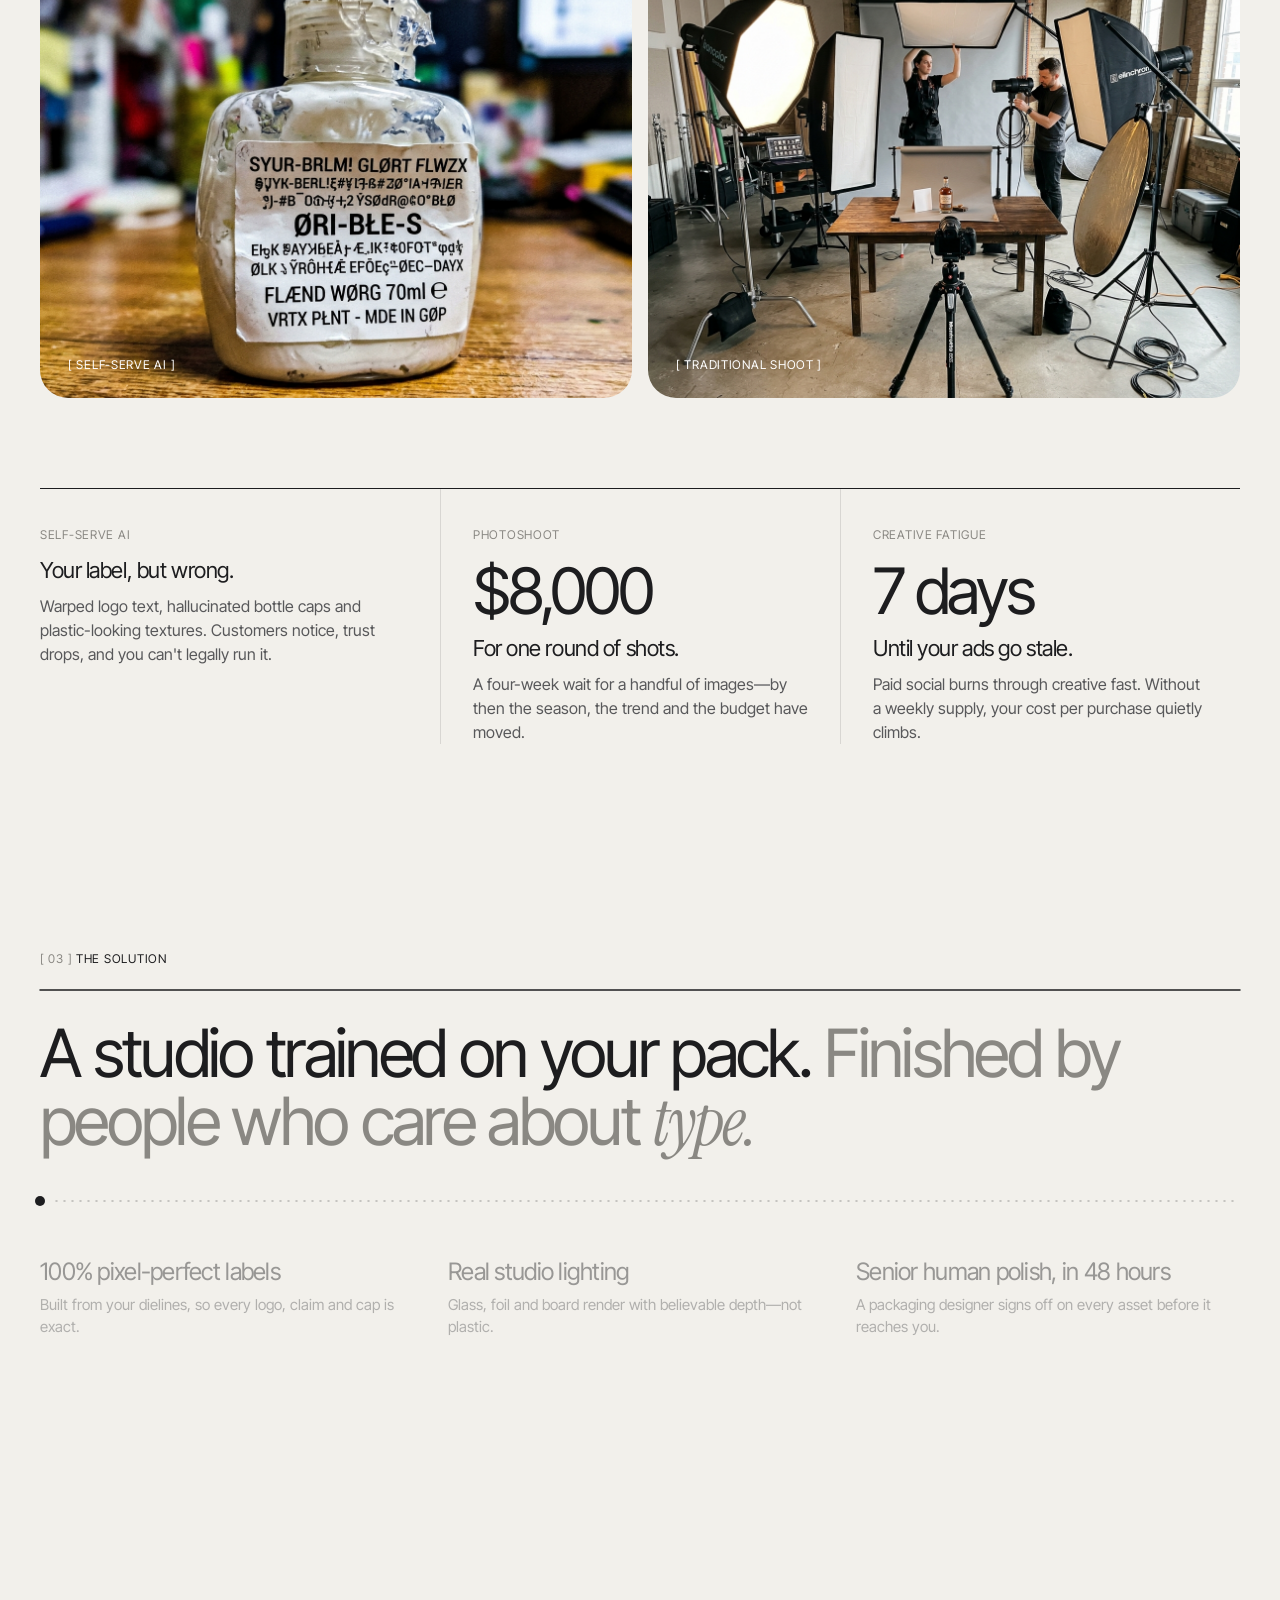
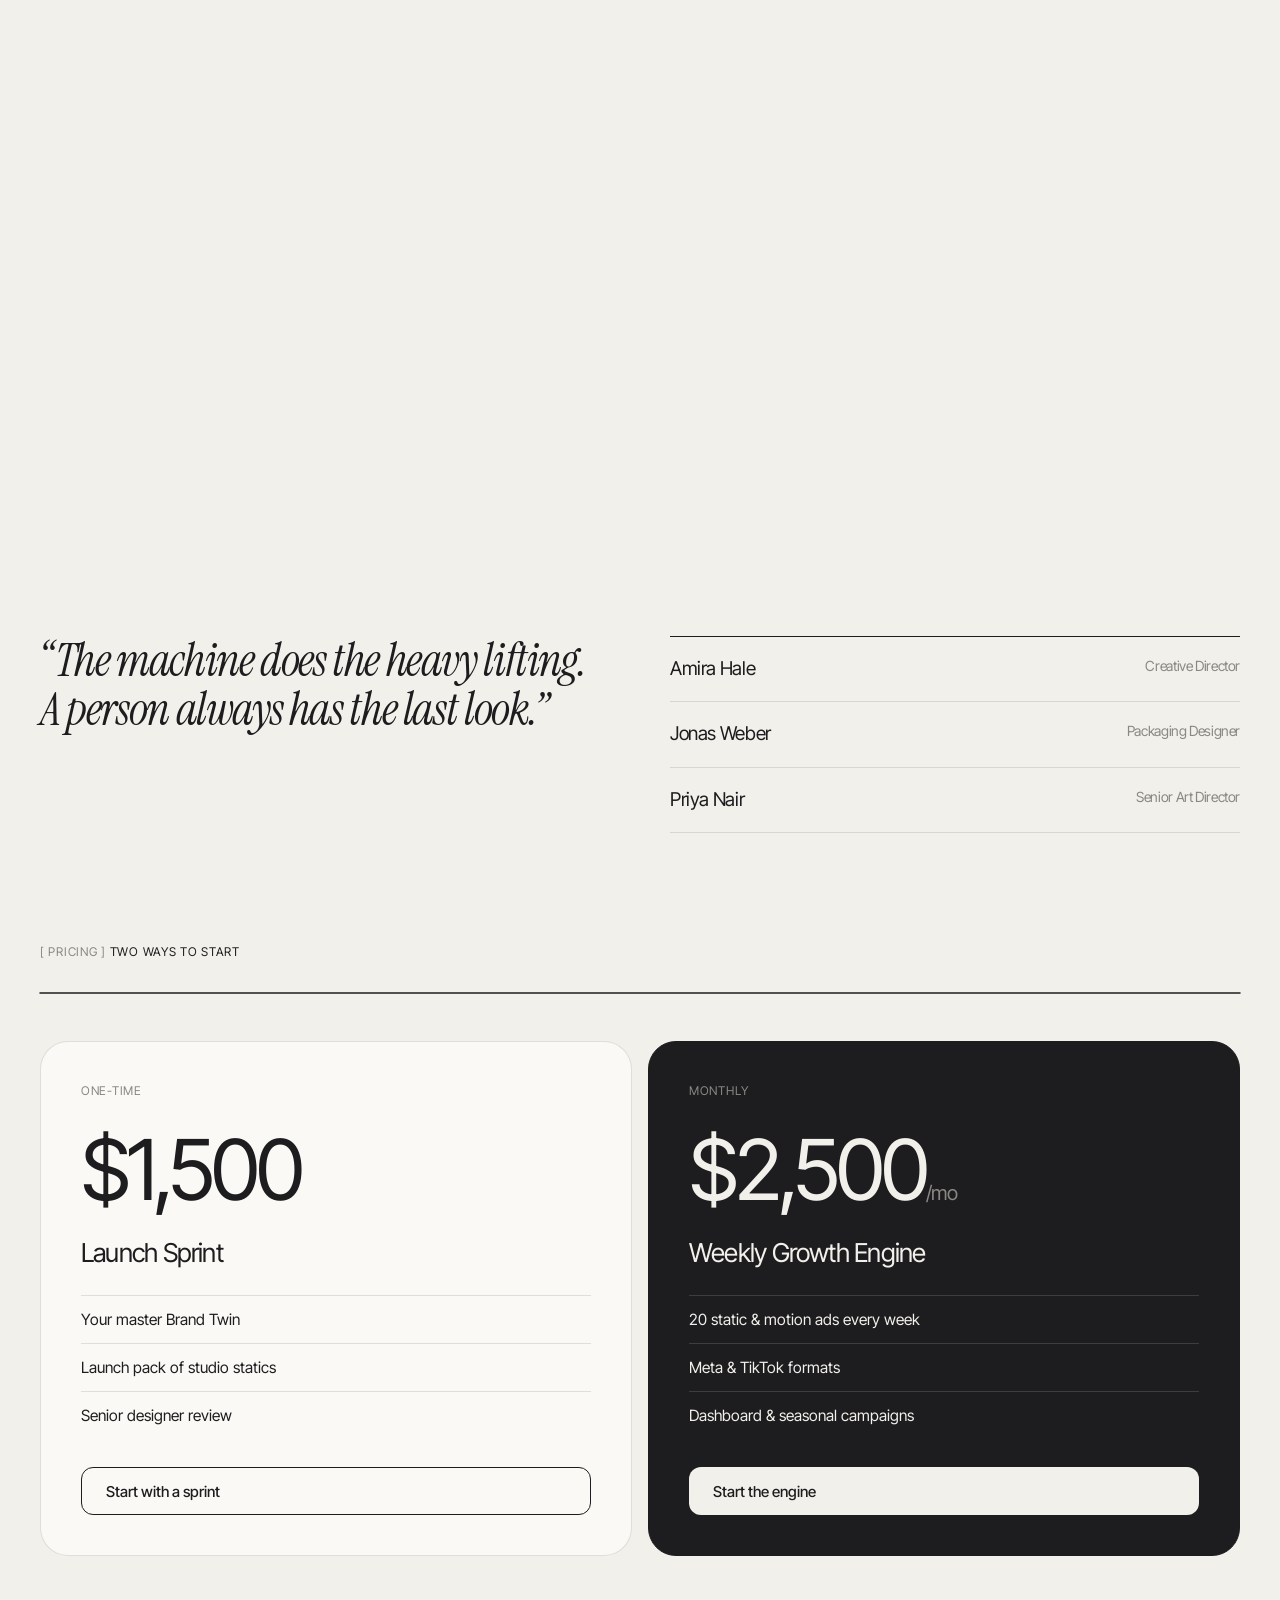
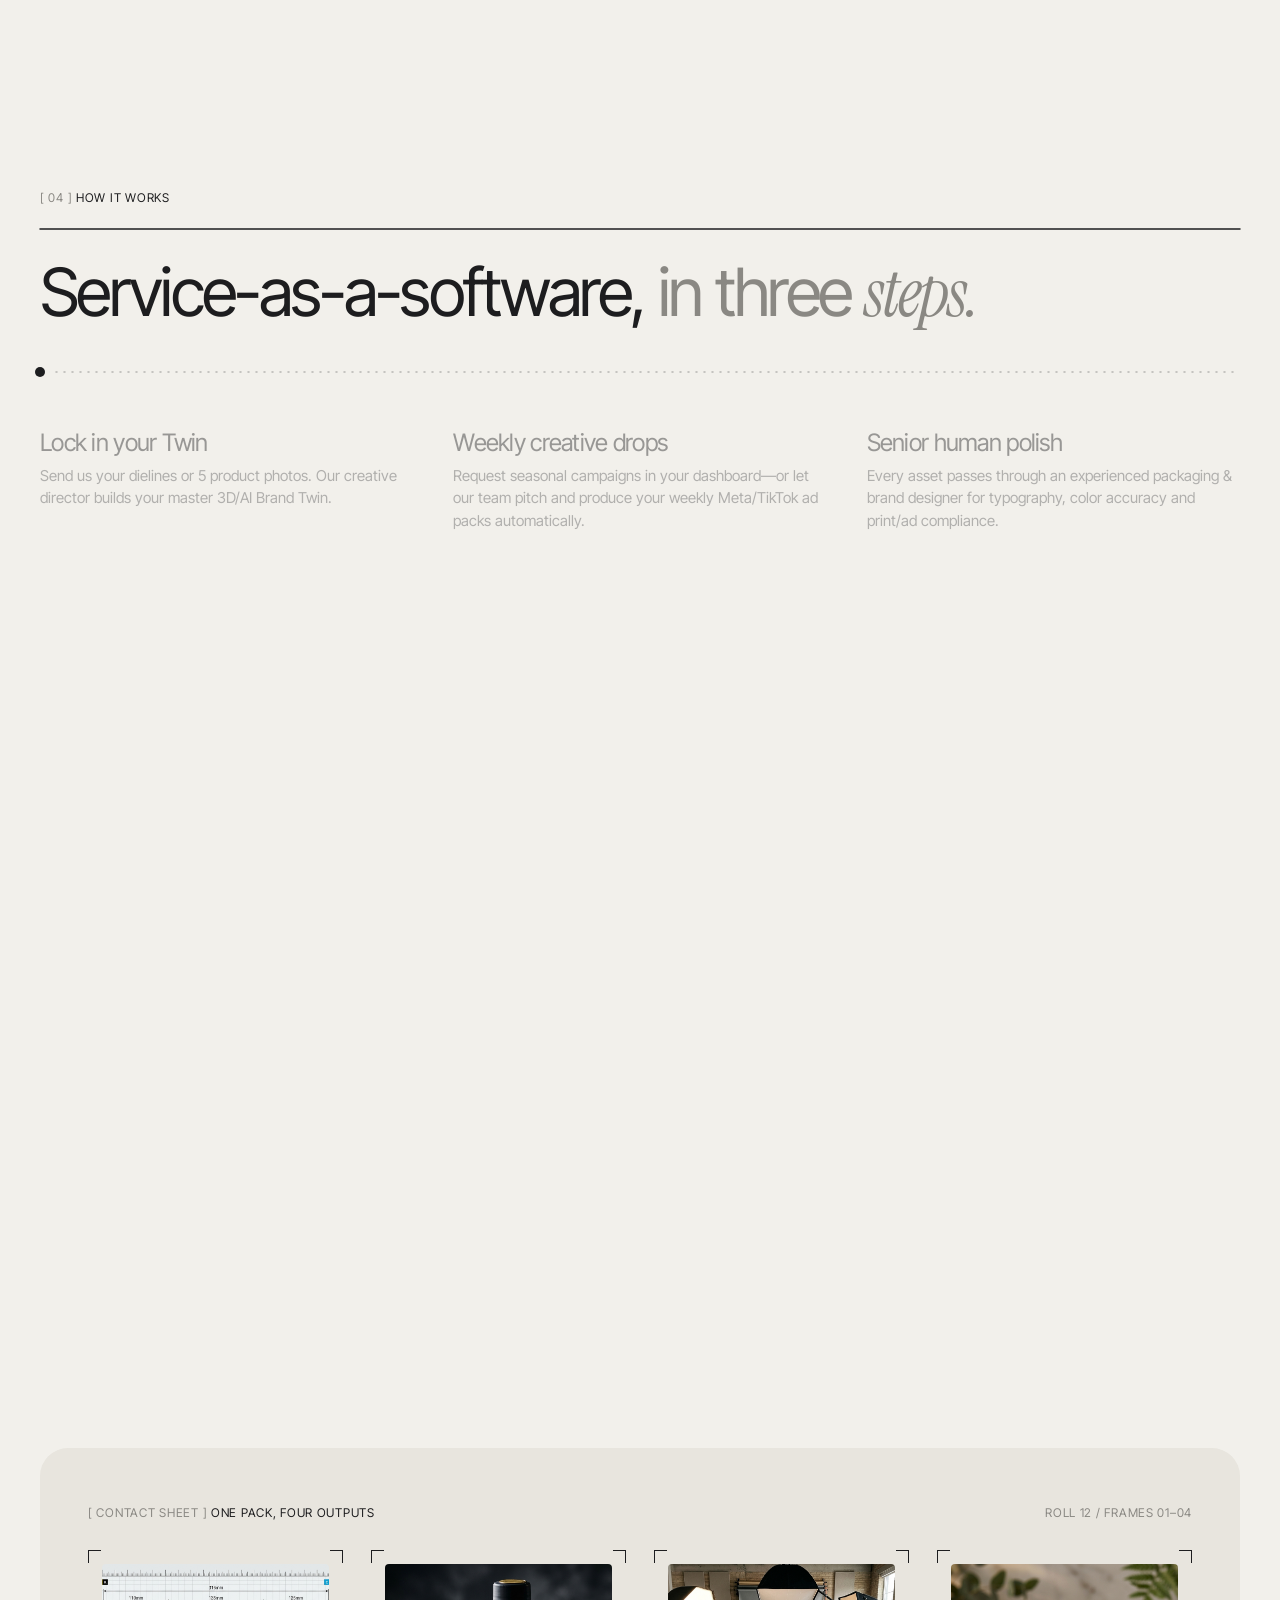
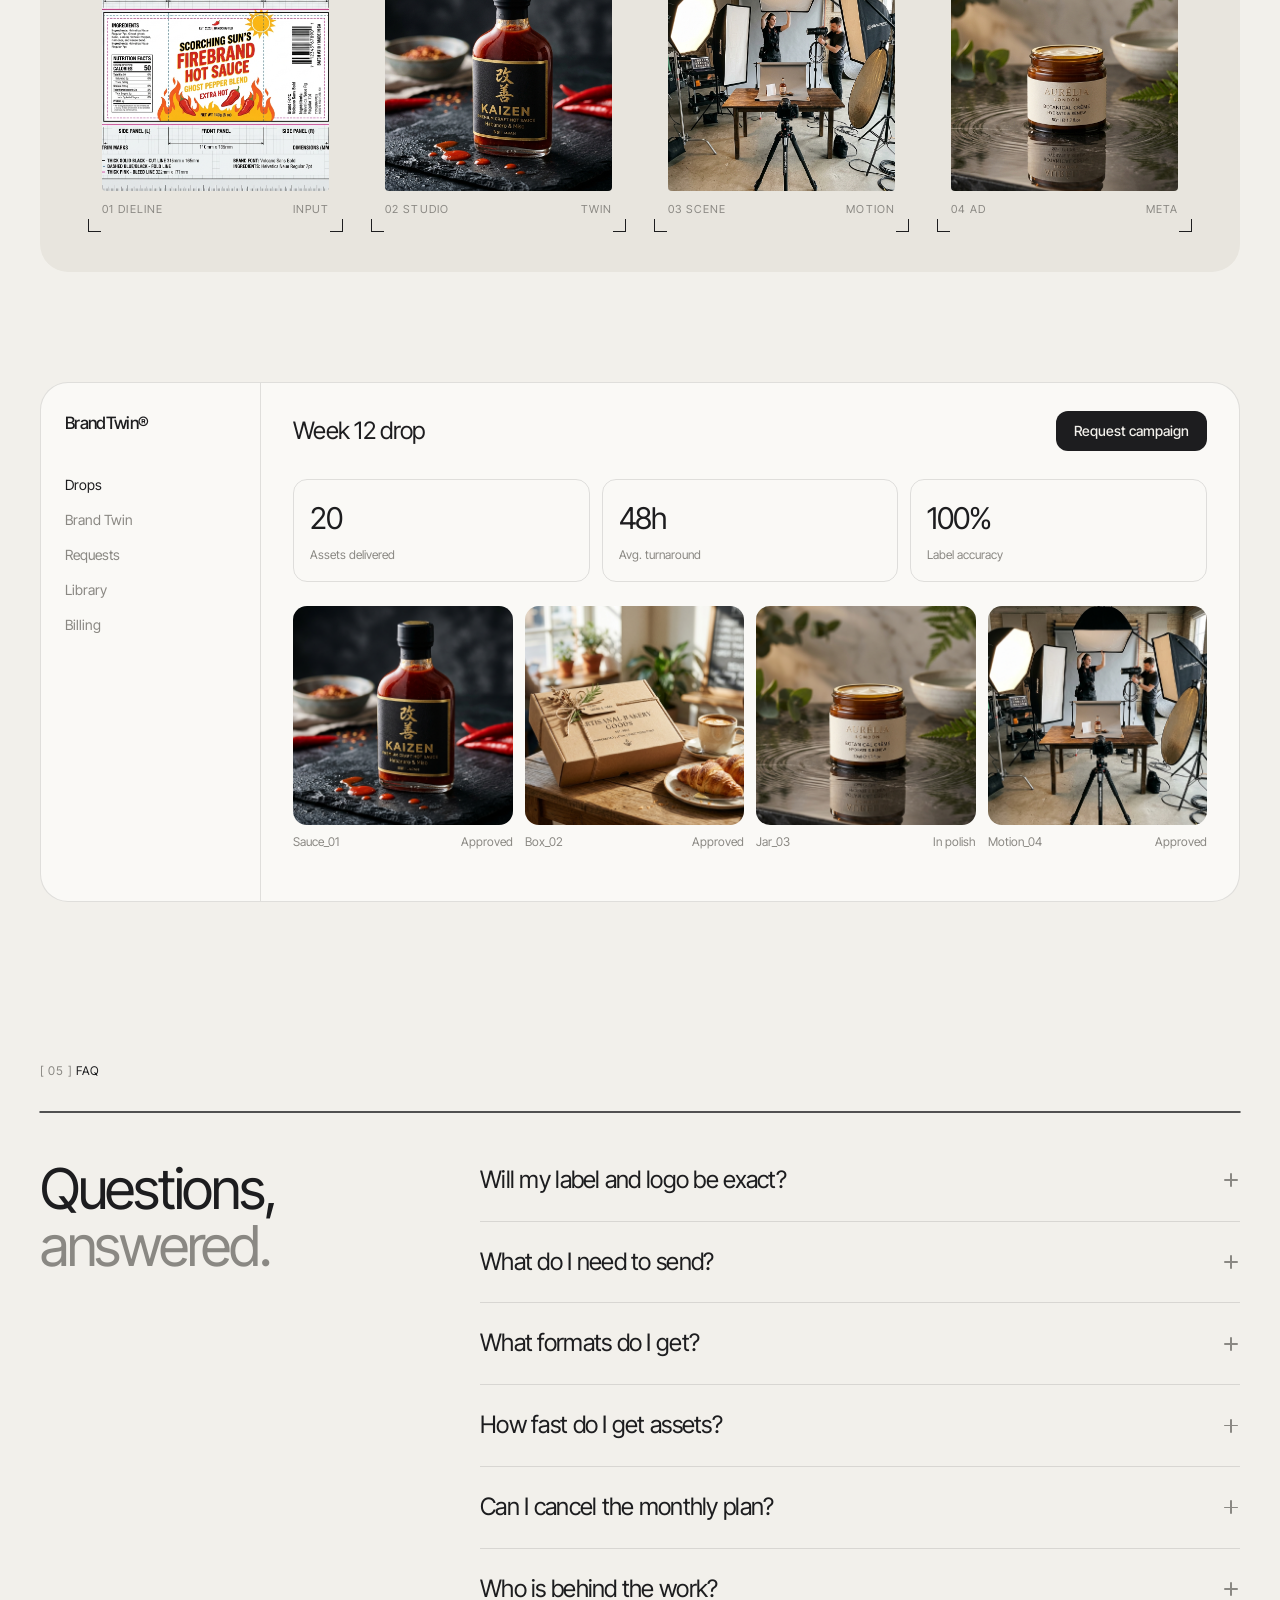
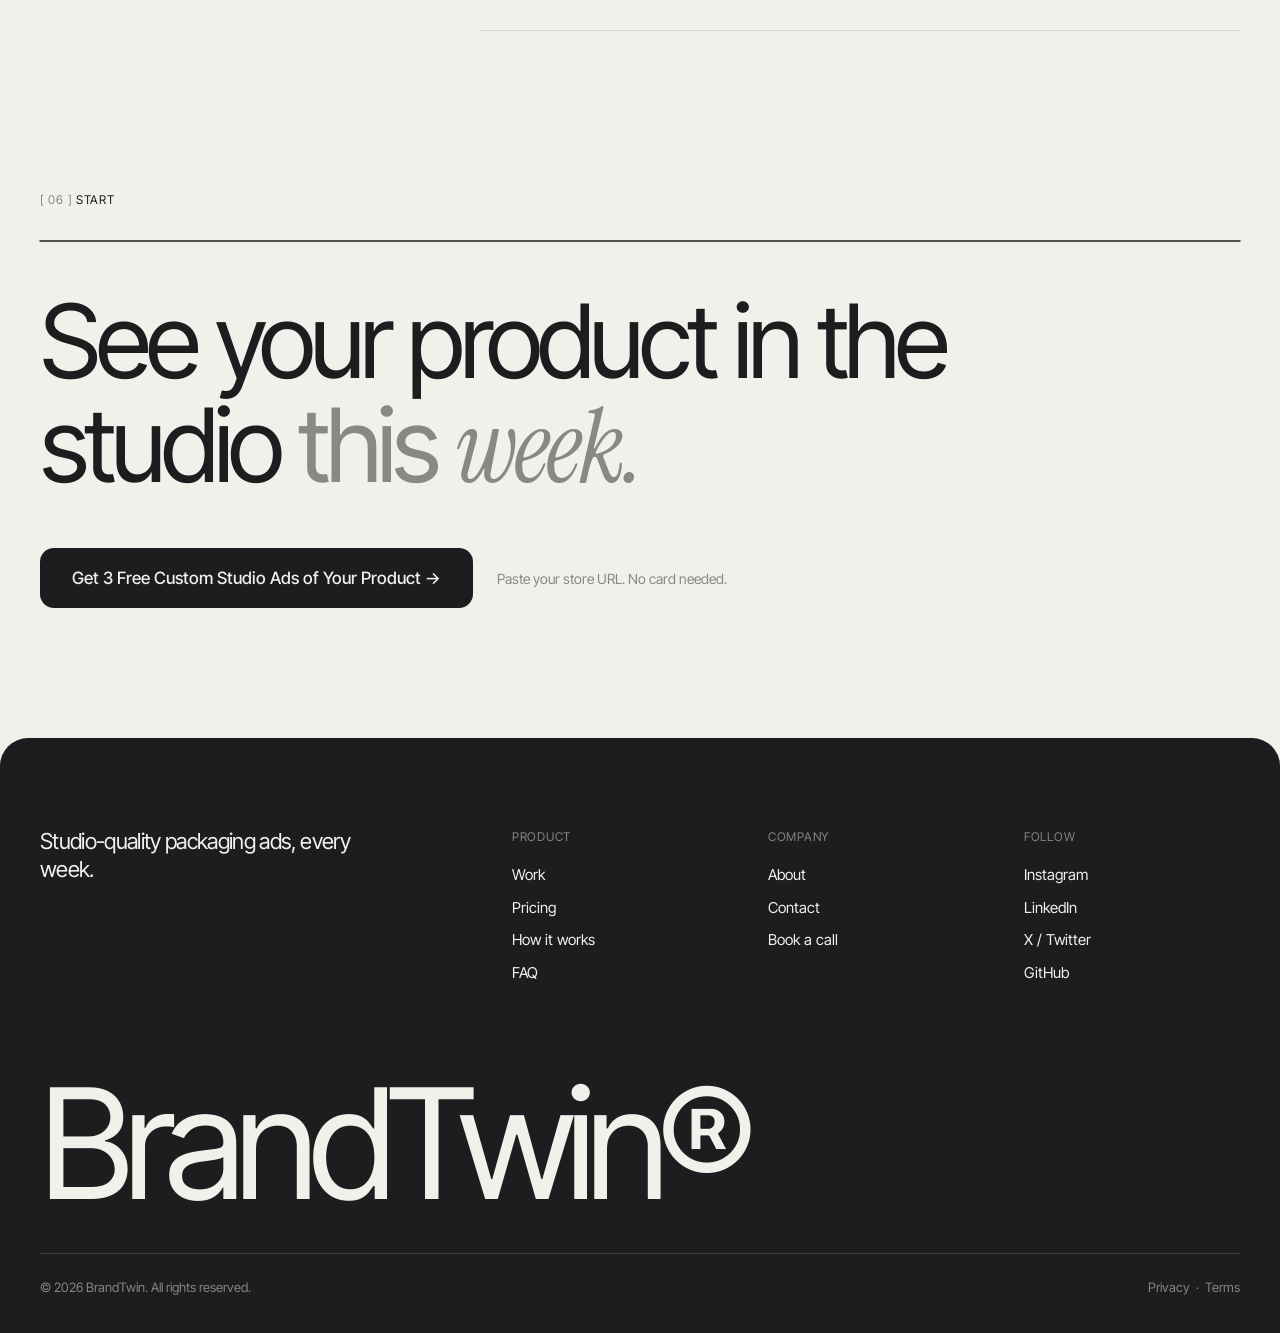
==== commit 93d411d6: "Replace homepage portfolio projects and add GSAP-animated case study pages" ====
--- a/index.html
+++ b/index.html
@@ -53,11 +53,13 @@
 .stat.dark p{color:#9b9a96}
 .brands{display:flex;justify-content:space-between;flex-wrap:wrap;gap:20px;margin-top:64px;padding-top:28px;border-top:1px solid var(--line);font-size:22px;letter-spacing:-.03em;color:#9a9893}
 .cases{display:grid;grid-template-columns:repeat(3,1fr);gap:16px;margin-top:40px}
+.case{display:block}
 .case .frame{aspect-ratio:4/5;border-radius:var(--r)}
 .case .ph{display:flex;justify-content:space-between;padding:16px 2px;font-size:15px}
-.case .ph span{color:var(--mute)}
+.case .ph span{color:var(--mute);transition:color .25s}
 .case .frame img{transition:transform .8s cubic-bezier(.2,.7,.2,1)}
 .case:hover .frame img{transform:scale(1.04)}
+.case:hover .ph b:nth-child(2),.case:hover .ph span{color:var(--accent)}
 /* problem */
 .prob-top{display:grid;grid-template-columns:1fr 2fr;gap:60px}
 .cost{display:grid;grid-template-columns:repeat(3,1fr);margin-top:90px;border-top:1px solid var(--ink)}
@@ -298,16 +300,16 @@
 <div class="stat"><span class="cap">Turnaround</span><div><strong>48h</strong><p>From request to polished, approved asset.</p></div></div>
 <div class="stat"><span class="cap">Every week</span><div><strong>20</strong><p>Static and motion ads, in your inbox.</p></div></div>
 </div>
-<div class="brands rv"><span>Ember &amp; Oak</span><span>Maison Crumb</span><span>Dewlight</span><span>Fieldhand</span><span>Saltwork</span></div>
+<div class="brands rv"><span>Herb, Roots &amp; Co.</span><span>Asa Cha</span><span>Calibré</span><span>Ember &amp; Oak</span><span>Saltwork</span></div>
 <div class="cases rv">
-<div class="case"><div class="frame"><img src="sauce_studio.jpg" alt="Craft sauce studio shot"></div><div class="ph"><b class="num">01</b><b style="font-weight:400;margin-right:auto">Craft sauce</b><span>Static + Meta ad</span></div></div>
-<div class="case"><div class="frame"><img src="bakery_studio.jpg" alt="Bakery box studio shot"></div><div class="ph"><b class="num">02</b><b style="font-weight:400;margin-right:auto">Boutique bakery</b><span>Static + Meta ad</span></div></div>
-<div class="case"><div class="frame"><img src="cosmetics_studio.jpg" alt="Skincare jar studio shot"></div><div class="ph"><b class="num">03</b><b style="font-weight:400;margin-right:auto">Skincare jar</b><span>Static + Meta ad</span></div></div>
+<a class="case" href="work/herb-roots-co.html"><div class="frame"><img src="assets/work/herb-roots/01-spice-flatlay.jpg" alt="Herb, Roots &amp; Co. herbal cider pouch studio flatlay"></div><div class="ph"><b class="num">01</b><b style="font-weight:400;margin-right:auto">Herb, Roots &amp; Co.</b><span>Case study ↗</span></div></a>
+<a class="case" href="work/asa-cha.html"><div class="frame"><img src="assets/work/asa-cha/03-tin-in-hands.jpg" alt="Asa Cha Ceremonial Matcha tin studio shot"></div><div class="ph"><b class="num">02</b><b style="font-weight:400;margin-right:auto">Asa Cha</b><span>Case study ↗</span></div></a>
+<a class="case" href="work/calibre.html"><div class="frame"><img src="assets/work/calibre/05-travertine-jar.jpg" alt="Calibré Botanical Tallow Balm amber jar on travertine"></div><div class="ph"><b class="num">03</b><b style="font-weight:400;margin-right:auto">Calibré</b><span>Case study ↗</span></div></a>
 </div>
 <div class="idx rv">
-<a href="#proof"><span>01</span>Kaizen Hot Sauce<span>Craft beverage &amp; sauce</span><span>↗</span></a>
-<a href="#proof"><span>02</span>Maison Crumb<span>Boutique bakery</span><span>↗</span></a>
-<a href="#proof"><span>03</span>Dewlight<span>Skincare</span><span>↗</span></a>
+<a href="work/herb-roots-co.html"><span>01</span>Herb, Roots &amp; Co.<span>Herbal cider &amp; spiced beverage</span><span>↗</span></a>
+<a href="work/asa-cha.html"><span>02</span>Asa Cha<span>Ceremonial matcha</span><span>↗</span></a>
+<a href="work/calibre.html"><span>03</span>Calibré<span>Botanical skincare</span><span>↗</span></a>
 </div>
 </div></section>
 
